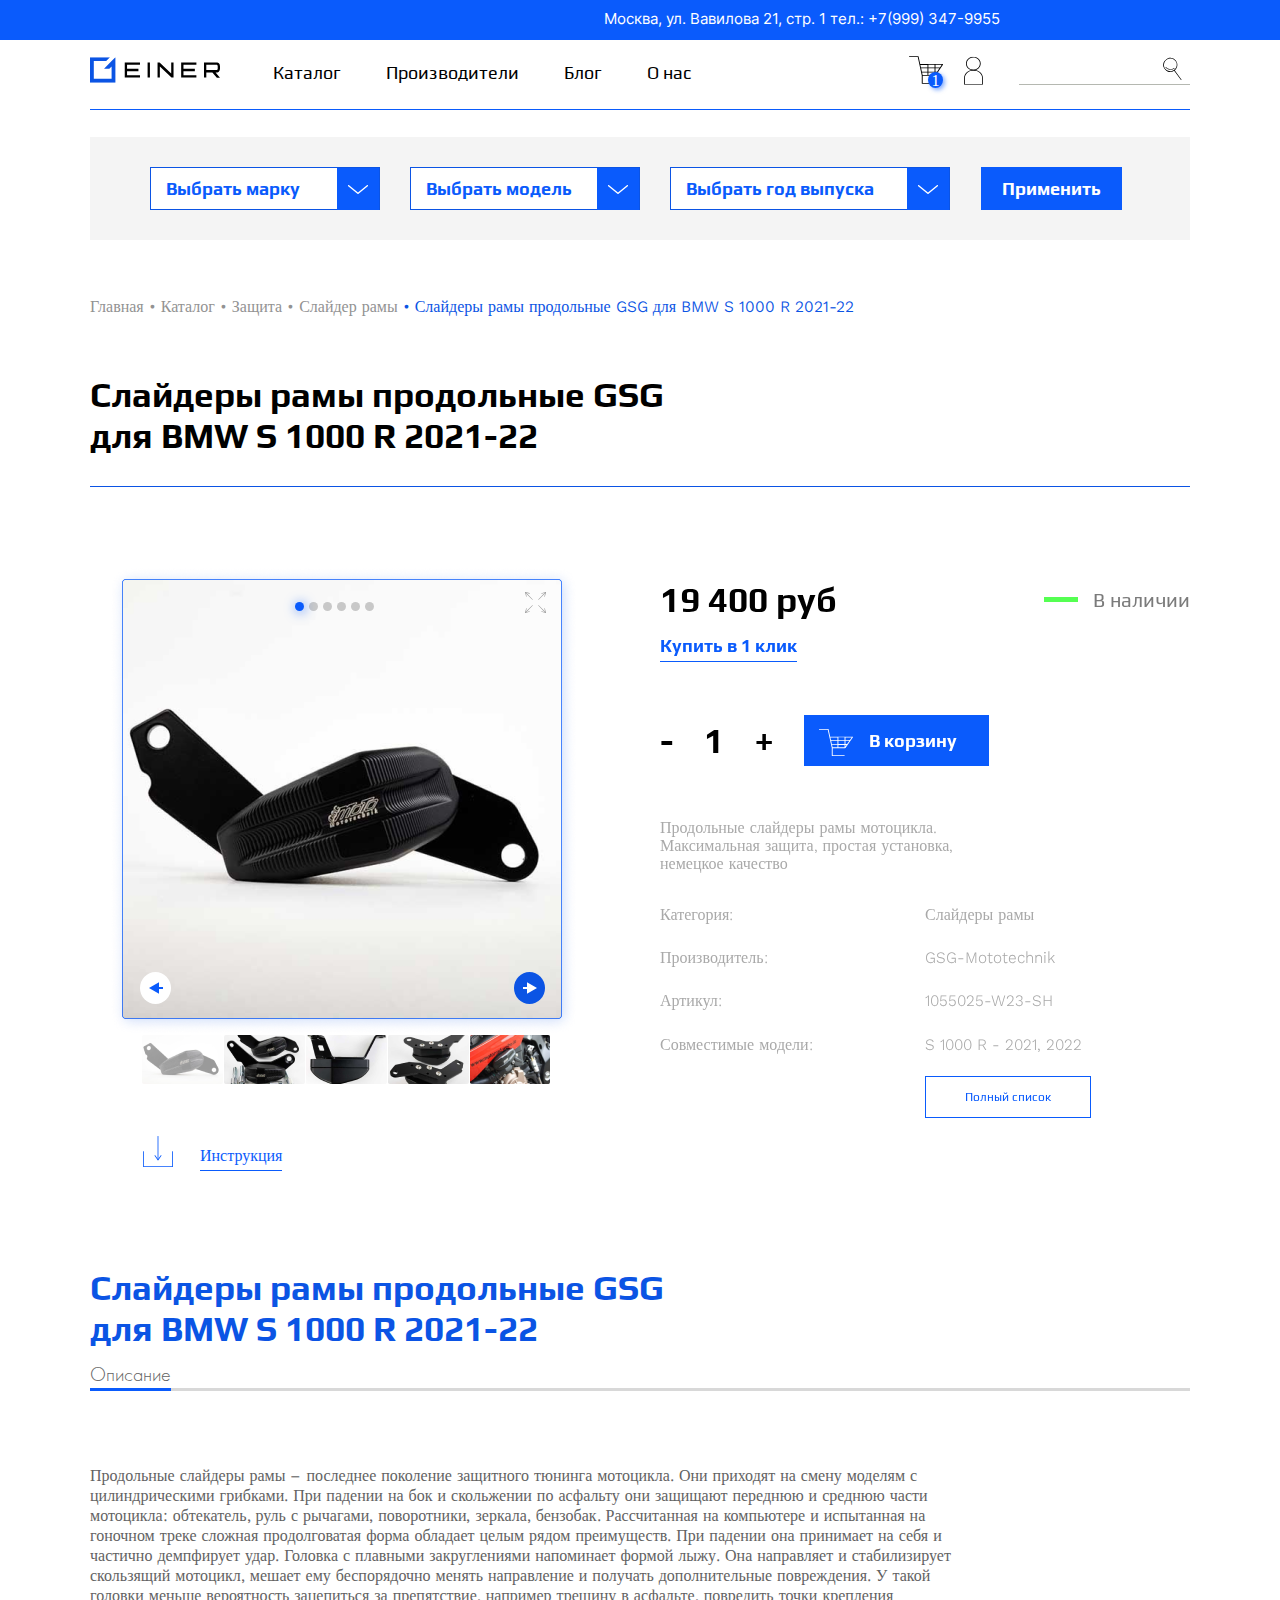
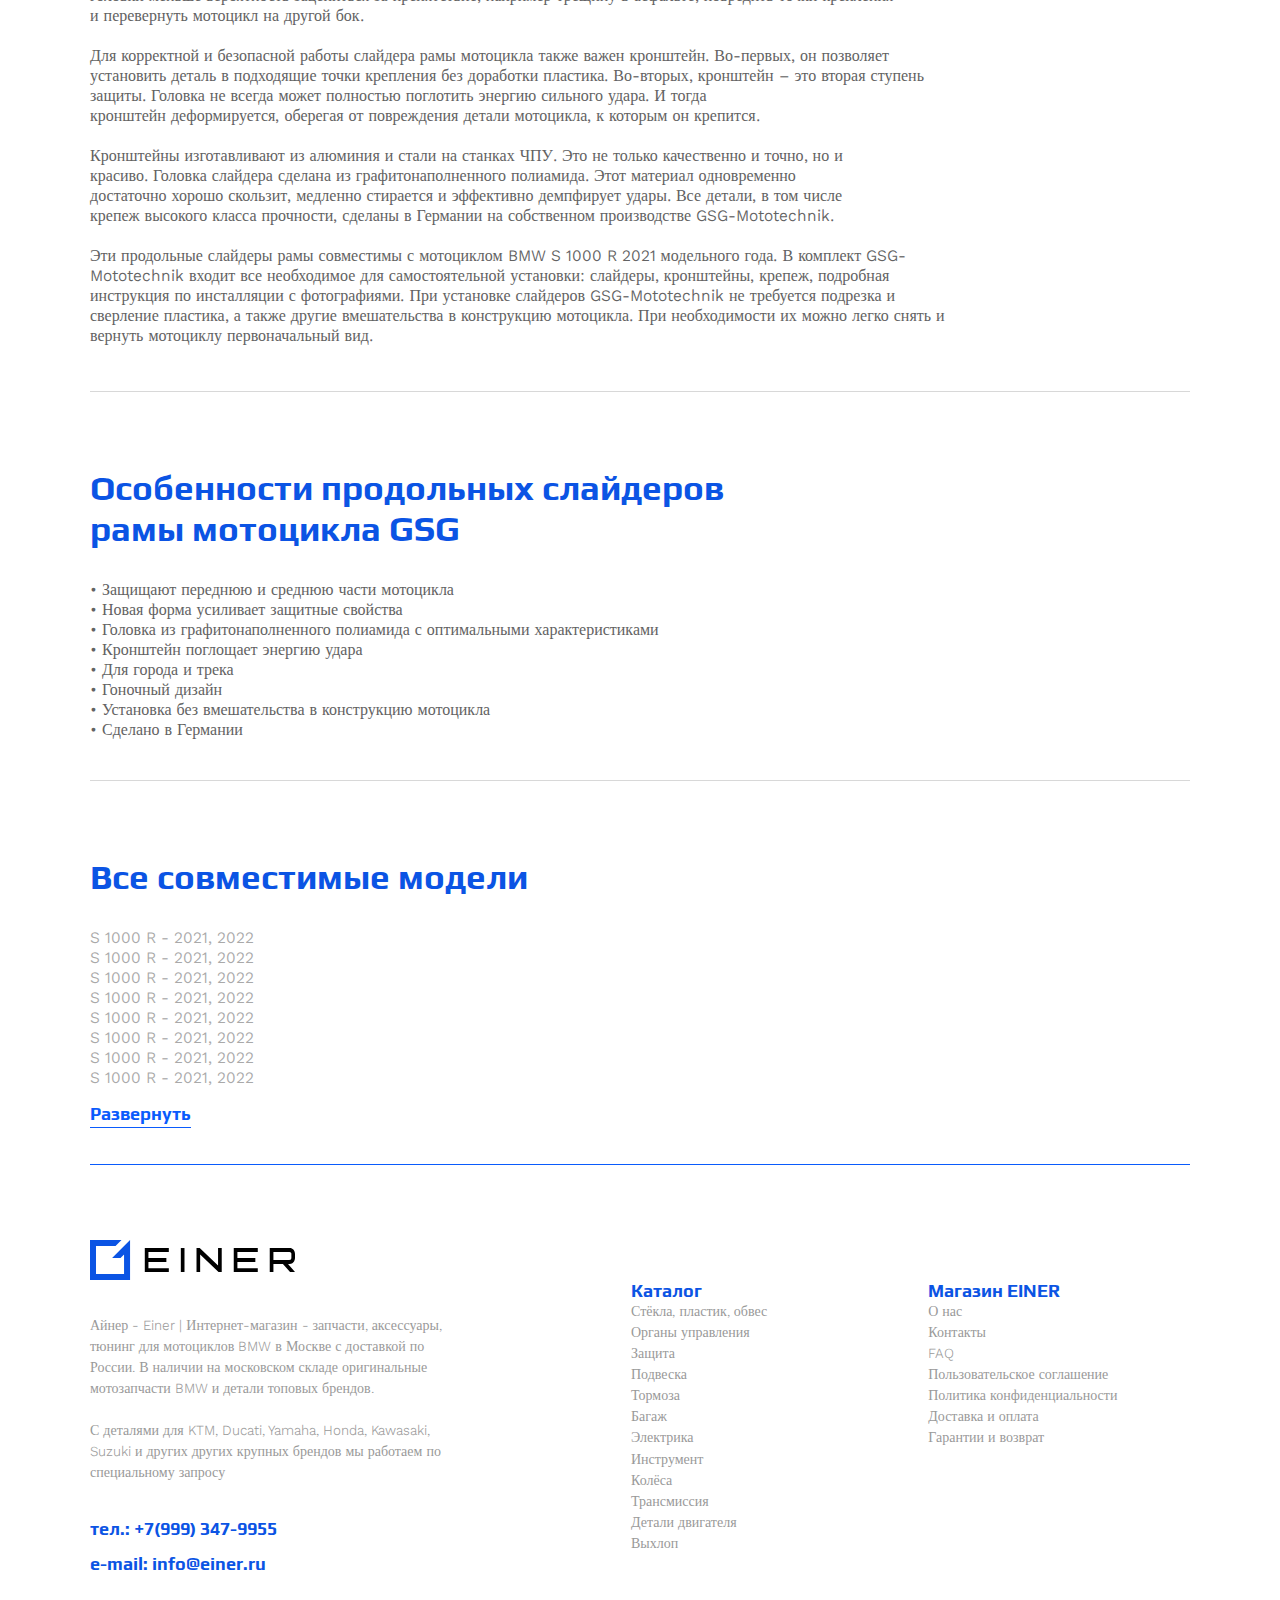
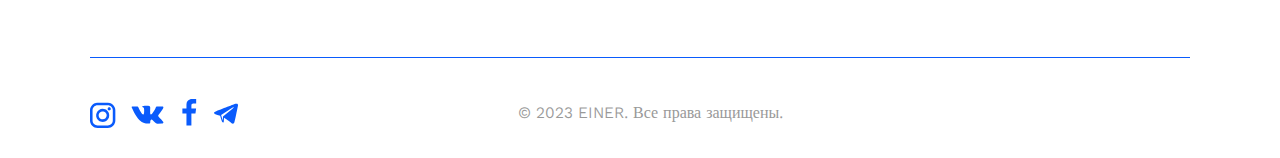
==== goods.html @ ec0e063b "Added new html pages and css pages." ====
<!DOCTYPE HTML>
<html lang="en">
	<head>
		<meta charset="utf-8"/>
		<meta name="viewport" content="width=device-width, initial-scale=1, user-scalable=no"/>
    <link rel="stylesheet" href="https://cdn.jsdelivr.net/npm/swiper@10/swiper-bundle.min.css"/>
		<link rel="stylesheet" href="css/main.css"/>
    <link rel="stylesheet" href="css/goods.css"/>
		<title>Einer</title>
	</head>
	<body>
  <div class="address-block">
    <address class="address-text">Москва, ул. Вавилова 21, стр. 1 тел.: +7(999) 347-9955</address>
  </div>
  <nav class="navigation">
    <div class="navigation-block">
      <a class="navigation-logo" href="list.html">
        <img class="main-logo" src="icons/main-logo.svg" width="130" height="70" alt="Логотип Айнера">
      </a>
      <ul class="navigation-menu">
        <li class="navigation-menu__item" id="catalogLink">
          <a class="navigation-link">Каталог</a>
          <div class="catalog-popup" id="catalog-popup">
            <ul class="catalog-list">
              <li class="catalog-list__item">
                <svg class="catalog-list__icon" width="22" height="18" viewBox="0 0 22 18" fill="none" xmlns="http://www.w3.org/2000/svg">
                  <g clip-path="url(#clip0_25_114)">
                  <path d="M16.5707 4.24667C17.3765 5.21358 17.3765 5.21359 16.4249 5.93011C15.4734 6.64662 14.5641 7.38241 13.5896 8.04114C12.8644 8.53038 13.0064 9.10051 13.2059 9.77851C13.4054 10.4565 13.6893 10.7839 14.3915 10.7685C14.7659 10.7622 15.1401 10.7944 15.508 10.8648C17.0427 11.1538 18.4047 10.9457 19.6248 9.81703C20.442 9.04658 20.749 9.25845 21.3322 10.2331C21.6198 10.6886 21.8069 11.2007 21.8811 11.735C21.9552 12.2692 21.9145 12.8131 21.7619 13.3303C21.4396 14.5206 21.2439 15.7495 21.0214 16.9668C21.0186 17.0744 20.9928 17.1801 20.9455 17.2768C20.8983 17.3734 20.8309 17.4587 20.7478 17.5267C20.6647 17.5947 20.568 17.644 20.4643 17.671C20.3605 17.698 20.2521 17.7022 20.1466 17.6833C14.7521 17.6833 9.35762 17.6833 3.96697 17.6833C3.64084 17.6833 3.28786 17.6833 3.22647 17.2981C2.98476 15.6648 1.81455 14.563 0.958947 13.2879C0.498603 12.6611 0.231775 11.9123 0.191595 11.1345C0.14939 9.78236 0.0573076 8.43792 -0.0117542 7.07808C-0.0634241 6.54244 0.0502226 6.0038 0.313776 5.53521C0.577329 5.06661 0.978037 4.69074 1.46156 4.45854C3.32239 3.4377 5.17939 2.40914 7.04405 1.37674C7.26347 1.21846 7.52264 1.12505 7.79222 1.10708C9.61468 1.27658 11.3642 0.606289 13.1982 0.691039C15.8609 0.810459 18.5313 0.718005 21.1979 0.725709C21.4741 0.725709 21.8194 0.621698 21.9652 0.94914C22.111 1.27658 21.758 1.43838 21.6046 1.65795C20.5303 3.19886 18.892 3.67268 17.1885 4.03094C16.9784 4.09041 16.7722 4.16245 16.5707 4.24667ZM12.3963 2.56323C11.8166 2.10501 11.1109 1.83612 10.3744 1.79278C8.65094 1.61416 6.92028 2.05506 5.49016 3.03706C4.78693 3.48112 4.06077 3.88746 3.31472 4.25437C0.69421 5.69897 0.724904 5.48324 0.782456 8.70758C0.82466 11.0883 1.43854 13.076 2.96557 14.8519C3.10013 15.046 3.28076 15.2033 3.49112 15.3095C3.70149 15.4158 3.93493 15.4677 4.17032 15.4606C8.67468 15.4413 13.179 15.4606 17.6834 15.4413C18.6464 15.4413 19.9279 15.8689 20.4957 15.2603C21.0636 14.6516 20.9715 13.3727 21.1787 12.3903C21.2746 11.9396 21.2784 11.4119 20.8948 11.2347C20.5111 11.0575 20.3308 11.6006 20.1044 11.8549C19.4943 12.5483 18.9534 13.2956 17.8752 13.2687C16.6436 13.2378 15.4082 13.2687 14.1766 13.2687C12.5958 13.2301 11.5407 12.425 10.9998 10.9573C10.6161 9.87481 10.194 8.80003 9.84873 7.70214C9.66651 7.03957 9.25935 6.4618 8.6977 6.06879C7.80757 5.44087 7.86896 4.91311 8.82815 4.42002C9.98301 3.76899 11.1609 3.1873 12.3963 2.56323ZM12.3963 1.48845C13.5474 2.60561 13.4975 2.8406 12.0779 3.55712L10.4626 4.36994C8.8128 5.20203 8.83966 5.16351 10.2746 6.33074C10.8885 6.83153 11.3067 6.80072 11.8976 6.33074C14.0653 4.60493 16.3751 3.14878 19.1874 2.71732C19.8512 2.61717 20.2042 2.07015 20.6377 1.48845H12.3963ZM20.3576 10.3949L20.2387 10.2485C19.7054 10.6337 19.1606 10.9881 18.6426 11.4042C18.4655 11.5489 18.2609 11.6561 18.0412 11.719C17.8216 11.7819 17.5915 11.7993 17.3649 11.7701C16.3098 11.6584 15.2547 11.5467 14.1996 11.5005C13.1445 11.4542 12.734 10.9072 12.4923 9.99809C12.1086 8.62283 12.1776 8.23375 13.0563 7.55961C13.9349 6.88546 14.8941 6.18821 15.8034 5.4871C15.9684 5.35612 16.352 5.28293 16.095 4.91311C15.8379 4.54329 15.6154 4.61263 15.3008 4.83606C14.2533 5.60652 13.1867 6.31918 12.1278 7.05496C11.6904 7.36314 11.276 7.72526 10.6122 7.65977C11.0381 8.84241 11.3796 9.9403 11.8285 10.9958C11.9985 11.4452 12.3022 11.8312 12.6983 12.1013C13.0943 12.3715 13.5636 12.5127 14.0423 12.5059C15.3315 12.5367 16.6206 12.5059 17.9098 12.5059C18.1101 12.5127 18.3094 12.4727 18.4918 12.3892C18.6742 12.3056 18.8348 12.1808 18.961 12.0244L20.3576 10.3949ZM11.9896 16.9437H19.1299C19.3025 16.9437 19.4713 16.9437 19.644 16.9437C19.9586 16.9437 20.3346 16.9976 20.3346 16.5238C20.3346 16.05 19.9279 16.2195 19.6862 16.2195C14.6114 16.2195 9.53539 16.2195 4.45808 16.2195H4.20101C3.99383 16.2195 3.7828 16.2387 3.81734 16.5354C3.83652 16.7549 3.92476 16.9206 4.17032 16.9476C4.41587 16.9745 4.55399 16.9476 4.77269 16.9476L11.9896 16.9437Z" fill="#0A5BFC"/>
                  <path d="M8.43333 9.34386C8.44018 9.81934 8.30597 10.2861 8.04777 10.6848C7.78957 11.0834 7.41907 11.3959 6.98342 11.5825C6.54777 11.7691 6.06669 11.8213 5.6014 11.7325C5.13611 11.6437 4.70767 11.4178 4.3706 11.0838C4.03354 10.7497 3.8031 10.3225 3.70861 9.85652C3.61413 9.39054 3.65988 8.90688 3.84004 8.46709C4.02019 8.0273 4.32661 7.65128 4.72028 7.38689C5.11396 7.12251 5.57708 6.98171 6.0507 6.98242C6.67493 6.9902 7.27188 7.24054 7.71616 7.68087C8.16044 8.1212 8.4175 8.71726 8.43333 9.34386ZM6.03535 11.0388C6.47028 11.0321 6.88594 10.8575 7.19601 10.5512C7.50608 10.2449 7.68675 9.83046 7.70051 9.39394C7.69749 8.95759 7.52351 8.53998 7.21621 8.23143C6.9089 7.92288 6.49296 7.7482 6.05837 7.74517C5.84293 7.73998 5.62866 7.77843 5.42835 7.85824C5.22804 7.93805 5.04581 8.05757 4.89253 8.20967C4.73926 8.36176 4.61808 8.54332 4.53625 8.74348C4.45441 8.94365 4.4136 9.15832 4.41624 9.37467C4.4132 9.59083 4.45272 9.80546 4.53254 10.0062C4.61235 10.207 4.73089 10.39 4.88134 10.5446C5.0318 10.6992 5.21119 10.8225 5.40923 10.9073C5.60728 10.9921 5.82005 11.0368 6.03535 11.0388Z" fill="#0A5BFC"/>
                  <path d="M5.66298 14.7289C5.06915 14.7524 4.4846 14.5754 4.00266 14.2263C3.52071 13.8772 3.16915 13.376 3.0041 12.8028C2.94459 12.677 2.92372 12.5363 2.94414 12.3986C2.96456 12.2609 3.02536 12.1324 3.11878 12.0296C3.2122 11.9267 3.33401 11.854 3.4687 11.8209C3.60339 11.7878 3.74485 11.7957 3.87505 11.8436C4.86493 12.1286 5.83563 12.4869 6.8025 12.8452C7.38569 13.0609 7.38569 13.5771 7.30511 14.0817C7.22454 14.5864 6.89458 14.7366 6.43801 14.7328L5.66298 14.7289ZM3.86354 12.6063C4.24721 13.8121 4.9762 14.205 6.05433 14.0124C6.23849 13.9777 6.48788 14.0625 6.55311 13.8005C6.61833 13.5386 6.38813 13.4615 6.20396 13.4153C5.45963 13.1418 4.72297 12.8914 3.86354 12.6063Z" fill="#0A5BFC"/>
                  </g>
                  <defs>
                  <clipPath id="clip0_25_114">
                  <rect width="22" height="17" fill="white" transform="translate(0 0.683594)"/>
                  </clipPath>
                  </defs>
                </svg>
                <a href="#" class="catalog-list__item-link catalog-list__item-link--active">Багажник</a>
              </li>
              <li class="catalog-list__item">
                <svg class="catalog-list__icon" width="24" height="19" viewBox="0 0 24 19" fill="none" xmlns="http://www.w3.org/2000/svg">
                  <g clip-path="url(#clip0_25_110)">
                  <path d="M-0.000137524 14.1128C0.00078758 13.185 0.282522 12.2808 0.805489 11.5273C1.32846 10.7738 2.06637 10.2089 2.91556 9.91176C3.76133 9.58668 4.68693 9.55849 5.54971 9.83153C6.41249 10.1046 7.16457 10.6637 7.69006 11.4228C7.92116 11.8193 8.26032 12.1363 8.66493 12.3339C9.06955 12.5316 9.52157 12.601 9.96422 12.5337C10.9878 12.4443 12.0168 12.4443 13.0403 12.5337C15.3844 12.8231 17.4077 12.2868 19.0074 10.4055C19.7065 9.58828 20.4591 9.55423 21.2651 10.2395C22.0711 10.9248 23.9629 11.1674 23.7819 12.2187C23.5804 13.4147 21.9437 12.6145 20.9485 12.7294C19.9533 12.8444 20.0972 13.636 20.052 14.1979C20.0067 14.7597 20.0273 15.594 21.0266 15.5471C21.7833 15.5131 22.54 15.5471 23.2966 15.5727C23.4328 15.561 23.5689 15.5964 23.6836 15.6735C23.7982 15.7505 23.8849 15.8648 23.93 15.9983C23.9637 16.1355 23.9491 16.2807 23.8889 16.4079C23.8286 16.535 23.7265 16.6358 23.601 16.6921C22.577 17.322 21.5448 17.9179 20.5167 18.5478C19.9368 18.9011 19.542 18.4883 19.2583 18.1222C16.3796 14.5256 12.4029 16.0877 8.8292 15.811C8.13831 15.7557 8.07663 16.5218 7.75174 16.9262C7.19455 17.6733 6.42405 18.2198 5.5497 18.4879C4.67534 18.756 3.74159 18.7322 2.88108 18.4198C2.02057 18.1073 1.27705 17.5222 0.756139 16.7475C0.235227 15.9728 -0.0365889 15.0479 -0.0207006 14.1042L-0.000137524 14.1128ZM4.31378 17.9094C5.03196 17.9136 5.73511 17.6965 6.33372 17.2858C6.93233 16.8751 7.39933 16.2893 7.67528 15.603C7.95122 14.9168 8.02364 14.161 7.88331 13.432C7.74298 12.703 7.39624 12.0337 6.88724 11.5093C6.37824 10.9849 5.72998 10.6291 5.025 10.4872C4.32001 10.3453 3.59017 10.4237 2.92837 10.7125C2.26658 11.0012 1.70276 11.4872 1.30868 12.1087C0.914602 12.7301 0.708086 13.4588 0.71542 14.2021C0.718687 15.1873 1.09937 16.1308 1.77396 16.8258C2.44854 17.5208 3.36194 17.9105 4.31378 17.9094ZM22.4988 16.309C20.4755 16.658 19.2706 16.2452 19.2541 14.1809C19.2541 12.0016 20.6277 11.8569 22.4001 12.0016C19.7517 9.99688 20.6112 10.1288 17.5269 12.6997C16.5811 13.4871 16.7045 14.6533 17.3583 15.5088C19.2048 17.8966 20.1877 18.0711 22.4988 16.309ZM12.4646 15.1087C13.4351 15.1087 14.4056 15.1087 15.3761 15.1087C15.9848 15.1087 16.2521 14.8874 16.2603 14.2362C16.2685 13.585 16.0136 13.3381 15.409 13.3424C13.4639 13.3424 11.5228 13.3424 9.57765 13.3424C8.90733 13.3424 8.63591 13.5552 8.64002 14.3043C8.64414 15.0534 9.01426 15.1343 9.54887 15.1343C10.5194 15.1045 11.4899 15.1343 12.4646 15.1087Z" fill="#949494"/>
                  <path d="M0.0368251 3.60352C0.0368251 3.10127 0.0121516 2.59477 0.0368251 2.09678C0.0615005 1.59879 -0.168793 0.819882 0.645464 0.819882C1.27877 0.819882 2.26164 0.245278 2.45492 1.52643C2.56595 2.24149 2.89906 1.92653 3.24039 1.75627C4.47563 1.115 5.836 0.773999 7.21785 0.759247C8.59971 0.744495 9.96658 1.05638 11.2143 1.67115C11.4858 1.79458 11.8929 2.30534 12.0368 1.52218C12.2548 0.245278 13.2212 0.824139 13.8504 0.819882C14.6729 0.819882 14.4878 1.59028 14.4549 2.09678C14.3932 3.03317 14.7099 3.41624 15.6475 3.37368C16.5851 3.33111 17.5886 3.37368 18.5632 3.3524C18.8305 3.3524 19.2705 3.41199 19.3405 3.28004C20.5989 0.89224 22.0999 3.21619 23.4775 3.01189C23.8271 2.96081 24.0245 3.33537 24.0121 3.71418C24.0128 3.88281 23.9544 4.04597 23.8478 4.1735C23.7412 4.30103 23.5936 4.38432 23.4323 4.40796C22.4371 4.65483 21.4419 4.91447 20.4385 5.14005C20.2534 5.18262 19.9203 5.18262 19.8586 5.07195C18.6249 2.97784 16.6921 4.45904 15.1211 4.11428C14.2986 3.93551 14.5331 4.82083 14.4755 5.33159C14.4179 5.84235 14.6523 6.60849 13.8298 6.60849C13.2294 6.60849 12.3165 7.13627 12.0821 6.02962C11.9587 5.44651 11.7942 5.44651 11.3459 5.66784C10.0894 6.32775 8.70018 6.67168 7.29111 6.67168C5.88204 6.67168 4.49283 6.32775 3.23628 5.66784C2.8785 5.48907 2.57829 5.2422 2.46315 5.93173C2.25341 7.17883 1.27466 6.62125 0.64135 6.617C-0.181132 6.617 0.0861757 5.82532 0.0532759 5.31456C0.020376 4.8038 0.036825 4.1611 0.0368251 3.60352ZM5.32949 3.02892C4.40831 3.14384 5.11565 1.75202 4.17802 2.10955C3.52415 2.35641 2.85382 2.69266 2.68933 3.50562C2.54128 4.23345 3.02243 4.68037 3.55704 4.95703C4.71175 5.57059 5.99106 5.89062 7.28905 5.89062C8.58704 5.89062 9.86636 5.57059 11.0211 4.95703C11.5516 4.71016 12.0862 4.26325 11.9628 3.54819C11.8106 2.76077 11.1403 2.40749 10.4906 2.11806C9.45012 1.65412 10.1821 3.19065 9.29385 3.08425C8.93196 2.748 9.4748 1.66689 8.40146 1.58602C7.16774 1.49238 8.03545 2.94805 7.35691 3.13532C6.56321 2.82887 7.43916 1.66263 6.37404 1.59028C5.21023 1.51366 5.7284 2.68415 5.32949 3.02892ZM1.93265 3.53542C1.40215 2.96933 2.40968 1.57751 1.24998 1.56474C0.172533 1.56474 0.715374 2.89271 0.719486 3.59501C0.719486 4.3654 0.143749 5.80404 1.23354 5.81255C2.40146 5.82106 1.49673 4.36114 1.93265 3.53542ZM13.8586 3.68865C13.5008 2.99061 14.459 1.56048 13.1842 1.56048C12.2219 1.56048 12.7154 2.93953 12.7729 3.66311C12.8305 4.38668 12.0574 5.79127 13.324 5.79127C14.3028 5.81255 13.6078 4.43776 13.8627 3.68865L13.8586 3.68865ZM22.3877 3.71418C21.7215 3.47157 21.1129 2.86292 20.3891 3.3524C20.3405 3.44671 20.3151 3.55196 20.3151 3.65885C20.3151 3.76574 20.3405 3.87099 20.3891 3.96531C21.08 4.62078 21.701 3.8291 22.3919 3.71418L22.3877 3.71418Z" fill="#949494"/>
                  <path d="M6.68697 14.2826C6.68697 15.5254 5.42035 16.896 4.30589 16.8704C3.07216 16.8449 1.94948 15.4829 1.96593 14.074C1.96593 12.844 3.26545 11.4309 4.3429 11.4564C5.52316 11.4777 6.69519 12.8908 6.68697 14.2826ZM2.70616 14.1592C2.47998 15.3637 3.45873 15.934 4.26888 15.9681C4.49704 15.9851 4.72606 15.9512 4.9405 15.8687C5.15493 15.7863 5.34979 15.6572 5.51193 15.4902C5.67407 15.3232 5.79972 15.1222 5.8804 14.9006C5.96109 14.6791 5.99492 14.4422 5.97963 14.206C6.00357 13.9701 5.97734 13.7316 5.90279 13.5073C5.82823 13.283 5.70716 13.0783 5.54807 12.9075C5.38897 12.7368 5.19571 12.6041 4.98184 12.5189C4.76796 12.4336 4.53865 12.3979 4.31 12.4141C4.08751 12.3933 3.86336 12.4248 3.65425 12.5062C3.44515 12.5875 3.25649 12.7167 3.10233 12.884C2.94816 13.0514 2.83247 13.2526 2.76388 13.4726C2.69528 13.6926 2.67555 13.9259 2.70616 14.1549L2.70616 14.1592Z" fill="#949494"/>
                  </g>
                  <defs>
                  <clipPath id="clip0_25_110">
                  <rect width="18" height="24" fill="white" transform="translate(24 0.683594) rotate(90)"/>
                  </clipPath>
                  </defs>
                </svg>
                <a href="#" class="catalog-list__item-link">Инструмент</a>
              </li>
              <li class="catalog-list__item">
                <svg class="catalog-list__icon" width="32" height="31" viewBox="0 0 32 31" fill="none" xmlns="http://www.w3.org/2000/svg">
                  <g clip-path="url(#clip0_25_137)">
                  <path d="M28.9212 11.9988C30.4848 13.6145 30.3836 15.5457 28.8844 16.5664C24.105 19.8153 19.3042 23.0366 14.477 26.2028C13.9959 26.5422 13.4324 26.7456 12.8458 26.7917C12.2592 26.8377 11.6712 26.7247 11.1438 26.4645C10.6164 26.2043 10.1692 25.8065 9.8493 25.3132C9.52936 24.8198 9.34855 24.2491 9.32593 23.6613C9.04118 19.5123 8.80878 15.3396 8.76463 11.189C8.73062 6.60392 13.2225 3.22466 17.3787 4.9441C21.7006 6.72903 25.2913 9.87207 28.9212 11.9988ZM16.607 7.40056C16.4314 7.11348 16.1542 6.85486 16.3004 6.46077C16.6182 5.61557 16.2894 5.337 15.4368 5.3181C14.5841 5.2992 14.2725 5.61687 14.5481 6.45229C14.6833 6.85902 14.3243 7.07207 14.1608 7.36474C13.5681 7.00821 14.2827 5.49948 12.8354 5.88948C11.2863 6.31341 12.2073 7.29295 12.4819 8.18303C11.6528 8.06608 11.1088 6.94212 10.3232 8.12167C9.41414 9.49065 11.1675 9.27224 11.2624 9.95991C10.9187 10.7172 9.6631 9.31961 9.47555 10.8612C9.28104 12.4903 10.7401 11.7341 11.1885 12.2141C11.09 13.0245 9.72864 12.3743 10.0378 13.6449C10.4996 15.4237 11.5674 14.0463 12.29 14.1533C12.4715 14.8971 10.9921 15.2373 12.1419 16.1084C13.4078 17.0661 13.5299 15.6737 14.2553 15.1384C14.6119 15.8685 13.7037 17.027 15.2831 17.0737C16.9525 17.1301 15.7387 15.6867 16.4555 15.3316C17.1176 15.4596 16.7742 17.007 18.1357 16.3614C19.5772 15.6761 18.1881 14.8915 18.3281 14.213C19.0749 14.0279 19.4378 15.5099 20.2934 14.3916C21.2637 13.1192 19.8034 12.9841 19.3051 12.2245C19.7296 12.1847 19.9663 12.09 20.1457 12.153C21.1291 12.5184 21.1803 11.9205 21.1979 11.2045C21.2156 10.4886 21.0149 10.0753 20.2038 10.3441C20.0387 10.3991 19.8616 10.4065 19.6927 10.3657C19.5237 10.3248 19.3697 10.2373 19.2481 10.1131C19.4465 9.38357 21.192 9.9469 20.5479 8.43589C19.9355 6.99647 19.1138 8.21099 18.5004 8.26694C18.0351 7.49688 19.7087 7.15145 18.5967 6.30832C16.9097 5.03239 17.1922 6.90949 16.607 7.40056ZM21.3386 8.07929C22.5129 11.6845 21.9797 14.5822 19.0647 16.5483C15.6962 18.8244 12.5761 17.9032 9.66942 14.8884L9.98662 21.1456C11.4405 20.0504 12.7867 19.667 14.2172 20.4277C15.6477 21.1884 16.0268 22.5257 16.1418 24.1241C19.6894 21.766 23.0743 19.4956 26.5116 17.2015C24.5606 15.5359 23.8665 13.912 25.0375 12.8971C27.1379 11.0849 25.4198 10.6778 24.2841 9.93822C23.4244 9.37244 22.5451 8.83096 21.3386 8.07929ZM14.4077 25.2914C14.6581 25.0534 14.8589 24.768 14.9983 24.452C15.1377 24.1359 15.213 23.7954 15.2199 23.4502C15.2268 23.105 15.1651 22.762 15.0385 22.4409C14.9118 22.1199 14.7226 21.8273 14.4819 21.5801C14.016 21.1015 13.3805 20.8254 12.7123 20.8113C12.0442 20.7972 11.3969 21.0462 10.91 21.5047C10.6582 21.7412 10.4555 22.025 10.3133 22.3397C10.1711 22.6545 10.0922 22.9942 10.0813 23.3392C10.0703 23.6843 10.1275 24.0281 10.2494 24.3509C10.3714 24.6738 10.5558 24.9693 10.7921 25.2208C11.2793 25.6764 11.9181 25.9357 12.5855 25.9488C13.2529 25.9618 13.9019 25.7277 14.4077 25.2914ZM25.9496 15.6863C26.925 16.5218 27.9322 16.4557 28.7529 15.6239C28.9496 15.4482 29.1057 15.2317 29.2103 14.9897C29.3149 14.7476 29.3654 14.4857 29.3585 14.2222C29.3515 13.9587 29.2872 13.7 29.1699 13.4641C29.0527 13.2281 28.8854 13.0206 28.6797 12.8561C27.7943 12.0302 26.7388 12.0464 25.9091 12.9245C25.0795 13.8027 25.1611 14.7881 25.9496 15.6863Z" fill="#949494"/>
                  <path d="M14.1476 7.30717L16.6102 7.34325C17.7491 7.99748 18.6802 8.95963 19.2968 10.1194C19.0459 11.0449 19.3428 12.0693 18.7923 12.9354C17.8796 14.3563 16.6432 15.198 14.9027 14.9792C14.1201 14.9059 13.3813 14.5858 12.7931 14.065C12.2049 13.5441 11.7977 12.8496 11.6304 12.0817C11.4296 11.2953 11.4854 10.4649 11.7899 9.71176C12.0944 8.95867 12.6315 8.32231 13.3229 7.89561C13.5941 7.70305 13.8682 7.50234 14.1476 7.30717ZM17.6095 9.02114C17.0293 8.44229 16.2484 8.10888 15.4285 8.08985C14.6085 8.07082 13.8123 8.36764 13.2043 8.91892C12.6117 9.48384 12.2668 10.2603 12.2452 11.0783C12.2235 11.8962 12.527 12.689 13.089 13.283C13.3654 13.5759 13.6971 13.8112 14.065 13.9752C14.433 14.1393 14.8298 14.2288 15.2327 14.2387C15.6356 14.2487 16.0366 14.1787 16.4125 14.033C16.7884 13.8872 17.1319 13.6685 17.4231 13.3895C18.0214 12.8309 18.3763 12.0597 18.4112 11.2424C18.4461 10.4251 18.1581 9.62726 17.6095 9.02114Z" fill="#949494"/>
                  <path d="M16.4557 12.4168C15.6418 13.0108 14.8265 13.0472 14.1258 12.2953C13.9651 12.1459 13.8381 11.9639 13.7532 11.7615C13.6684 11.5592 13.6276 11.341 13.6337 11.1215C13.6398 10.902 13.6925 10.6863 13.7884 10.4886C13.8843 10.291 14.0212 10.116 14.1899 9.97531C14.3425 9.79512 14.5342 9.65218 14.7504 9.55744C14.9666 9.4627 15.2016 9.41867 15.4373 9.42872C15.673 9.43876 15.9033 9.50263 16.1104 9.61541C16.3175 9.72819 16.496 9.88691 16.6322 10.0794C17.2729 10.8249 17.1708 11.6817 16.4557 12.4168ZM14.7081 11.8124C15.1241 12.1087 15.5852 12.1625 15.9411 11.8127C16.041 11.7318 16.1206 11.6286 16.1733 11.5114C16.2261 11.3942 16.2505 11.2662 16.2447 11.1379C16.2389 11.0095 16.203 10.8844 16.1399 10.7726C16.0768 10.6607 15.9883 10.5653 15.8815 10.494C15.8013 10.4126 15.704 10.35 15.5965 10.3107C15.4891 10.2714 15.3743 10.2565 15.2604 10.267C15.1464 10.2775 15.0362 10.3132 14.9376 10.3714C14.8391 10.4296 14.7546 10.509 14.6904 10.6038C14.6117 10.6841 14.5497 10.7792 14.5079 10.8836C14.4662 10.9881 14.4455 11.0997 14.4471 11.2121C14.4488 11.3245 14.4727 11.4354 14.5175 11.5384C14.5623 11.6415 14.6271 11.7346 14.7081 11.8124Z" fill="#949494"/>
                  </g>
                  <defs>
                  <clipPath id="clip0_25_137">
                  <rect width="20" height="23" fill="white" transform="translate(17.3096) rotate(45.9392)"/>
                  </clipPath>
                  </defs>
                </svg>
                <a href="#" class="catalog-list__item-link">Тормоза</a>
              </li>
              <li class="catalog-list__item">
                <svg class="catalog-list__icon" width="20" height="20" viewBox="0 0 20 20" fill="none" xmlns="http://www.w3.org/2000/svg">
                  <g clip-path="url(#clip0_25_118)">
                  <path d="M3.54924 0.691564C4.53721 0.691564 5.52517 0.691564 6.51728 0.691564C6.93239 0.691564 7.1441 0.78619 7.10259 1.22383C7.07769 1.56907 7.07769 1.91553 7.10259 2.26077C7.10259 2.46185 6.9822 2.79698 7.29769 2.81275C7.61317 2.82852 8.01168 2.86006 8.15281 2.45396C8.2382 2.12038 8.44313 1.82542 8.73247 1.61967C9.0218 1.41393 9.37749 1.31022 9.73853 1.32634C10.082 1.32124 10.4171 1.42683 10.6893 1.62589C10.9614 1.82495 11.1545 2.10573 11.2371 2.42242C11.3243 2.68658 11.5401 2.72207 11.7684 2.78121C15.4048 3.72352 17.692 5.93539 18.5389 9.42076C18.559 9.56441 18.6204 9.70001 18.7163 9.81269C18.8122 9.92536 18.939 10.0108 19.0827 10.0595C19.38 10.1639 19.6329 10.3582 19.8024 10.6126C19.9719 10.8669 20.0487 11.1672 20.0208 11.467C20.0304 11.7691 19.9329 12.0654 19.7439 12.3084C19.555 12.5515 19.2856 12.7273 18.9789 12.8076C18.4558 12.9337 18.4143 13.2846 18.3023 13.6158C17.7498 15.3363 16.6409 16.8478 15.1327 17.9356C13.6246 19.0235 11.794 19.6325 9.90082 19.6761C8.00763 19.7198 6.14807 19.1959 4.58615 18.1788C3.02424 17.1617 1.83935 15.7031 1.19972 14.0101C0.822895 13.0083 0.634608 11.9513 0.643475 10.8875C0.643475 9.35768 0.643475 7.82396 0.643475 6.29418C0.643475 5.9827 0.805368 5.57266 0.186854 5.56477C-0.0705145 5.56477 0.0166586 5.29667 0.0166586 5.14685C0.0166586 3.81026 0.0166586 2.47762 0.0166586 1.14104C0.0166586 0.774362 0.157796 0.683679 0.518942 0.687622C1.51521 0.703393 2.53223 0.691564 3.54924 0.691564ZM1.2869 8.81752C1.2869 9.58241 1.26614 10.3473 1.2869 11.1161C1.43633 16.3008 6.41765 20.0661 11.5733 18.8557C14.7199 18.1224 16.7954 16.2456 17.7211 13.3241C18.6468 10.4025 17.8996 7.7175 15.6456 5.53718C13.3915 3.35685 10.7016 2.74573 7.61317 3.40022C7.06523 3.5185 7.05692 3.82998 7.10674 4.21636C7.17316 4.70132 7.52185 4.43715 7.77506 4.42533C8.88924 4.30221 10.0181 4.39066 11.0959 4.68555C13.0677 5.31638 14.5372 6.46372 15.0104 8.45085C15.275 9.38278 15.2405 10.3685 14.9114 11.2817C14.5823 12.1949 13.9735 12.994 13.1632 13.5764C11.6646 14.7316 9.93364 15.2323 8.07395 14.432C6.21425 13.6316 5.74933 12.1649 5.79914 10.3946C5.84065 8.98706 5.79914 7.57951 5.79914 6.16801C5.79914 5.77374 5.74103 5.58449 5.25535 5.59632C4.10964 5.62786 2.96394 5.62392 1.81824 5.59632C1.35331 5.59632 1.24954 5.76585 1.26199 6.16407C1.29935 7.03541 1.2869 7.92647 1.2869 8.81752ZM6.45086 8.94764C8.58038 7.32323 10.0623 7.0709 11.6896 7.98955C13.2462 8.86878 13.8025 10.3552 13.35 12.4409C14.4044 11.5222 14.7946 9.73618 14.3047 8.2616C13.433 5.69094 10.2242 4.51601 7.43883 5.16262C7.11919 5.23753 6.45086 5.44649 6.45917 6.08127C6.45917 6.99599 6.45086 7.90676 6.45086 8.94764ZM3.51188 1.2948C2.73148 1.2948 1.94692 1.2948 1.16651 1.2948C0.917448 1.2948 0.606115 1.23172 0.635172 1.63388C0.66423 2.03603 0.958959 1.89015 1.16651 1.8941C2.31222 1.8941 3.45792 1.8941 4.60362 1.8941C4.84854 1.8941 5.16402 1.81918 5.14742 2.22134C5.13081 2.6235 4.84439 2.49733 4.63268 2.50128C3.93115 2.50128 3.22546 2.50128 2.52392 2.50128C0.572906 2.50128 0.589511 2.50128 0.618568 4.38984C0.618568 4.83143 0.734799 4.99702 1.22878 4.98125C2.32052 4.94971 3.41641 4.98125 4.5123 4.98125C6.52143 4.98125 6.52143 4.98125 6.43011 3.0572V2.98229C6.43011 2.75361 6.43011 2.52099 6.09802 2.50916C5.86971 2.50916 5.78254 2.38299 5.79499 2.17009C5.79295 2.133 5.79943 2.09593 5.81396 2.06146C5.8285 2.02698 5.85075 1.99591 5.87918 1.97041C5.90761 1.94491 5.94153 1.92559 5.9786 1.91377C6.01567 1.90195 6.055 1.89793 6.09387 1.90198C6.3803 1.90198 6.45086 1.7561 6.41765 1.50771C6.37614 1.20412 6.12293 1.27903 5.93613 1.27903C5.14327 1.29086 4.3421 1.2948 3.51188 1.2948ZM11.6314 8.7505C11.3617 8.46388 10.9971 8.27332 10.5978 8.21035C10.3903 8.17092 10.0789 7.89887 10.0208 8.36017C9.9959 8.57308 9.91703 8.67165 9.68457 8.6677C9.45211 8.66376 9.38569 8.52971 9.37324 8.33651C9.37324 8.24189 9.37324 8.11966 9.21135 8.12755C8.95137 8.1239 8.69357 8.17301 8.45518 8.27161C8.2168 8.3702 8.00332 8.51599 7.82903 8.69924C7.62978 8.95946 8.12791 9.12112 8.29395 9.34191C8.42892 9.49313 8.57603 9.63418 8.73397 9.76378C9.037 10.0555 9.30682 10.2014 9.37324 9.6179C9.39399 9.42471 9.41475 9.29065 9.66797 9.27882C9.92118 9.267 10.0291 9.39711 10.0167 9.63761C10.0042 9.87812 10.0457 9.98852 10.2989 9.9964C10.8084 9.64922 11.258 9.2289 11.6314 8.7505ZM8.51811 11.6642C8.48075 11.4552 8.33131 11.3961 8.12791 11.4C7.76676 11.4 7.40147 11.4 7.04032 11.4C6.77465 11.4 6.48407 11.4 6.5837 11.7943C6.68333 12.1886 6.79541 12.7051 7.27278 12.9495C7.36826 12.9771 8.52226 11.7785 8.51811 11.6642ZM11.9635 11.404C11.6646 11.404 11.4322 11.404 11.1956 11.404C10.959 11.404 10.7431 11.5814 10.905 11.7785C11.2602 12.1692 11.6386 12.5405 12.0382 12.8904C12.1337 12.9771 12.2333 12.9337 12.2998 12.8509C12.5903 12.4567 12.9058 12.0269 12.7896 11.5735C12.6941 11.2108 12.2001 11.4868 11.9635 11.404ZM9.37739 13.2846C9.38809 13.1192 9.38809 12.9533 9.37739 12.7879C9.37739 12.6065 9.48117 12.3699 9.23625 12.2595C8.99134 12.1491 8.82114 12.3778 8.65925 12.5197C8.41434 12.7405 8.17772 12.9653 7.94526 13.1979C7.84563 13.2965 7.66714 13.4187 7.84563 13.5567C8.01523 13.7291 8.22218 13.8646 8.45222 13.9538C8.68226 14.043 8.92992 14.0837 9.17814 14.0732C9.614 13.9746 9.26116 13.5094 9.37739 13.2846ZM10.0167 14.0732C10.6642 14.0456 11.3409 13.9391 11.5401 13.4502C11.6729 13.123 10.9963 12.8233 10.7099 12.4921C10.6619 12.4353 10.6061 12.3849 10.5438 12.3423C10.2035 12.1097 10.025 12.1925 10.025 12.5947L10.0167 14.0732ZM7.45543 10.7928C7.7294 10.7928 7.93696 10.7928 8.14451 10.7928C8.60528 10.7692 8.62189 10.5602 8.34792 10.2803C8.07395 10.0003 7.76676 9.72041 7.47203 9.44048C7.3309 9.30642 7.19391 9.20391 7.05692 9.44048C6.79956 9.83475 6.47992 10.229 6.64181 10.6588C6.72484 10.9703 7.21052 10.714 7.45543 10.7928ZM11.8141 10.7928C12.0465 10.7928 12.279 10.7928 12.5115 10.7928C12.6609 10.7928 12.8519 10.7928 12.8228 10.5799C12.8274 10.3446 12.7765 10.1112 12.6738 9.897C12.571 9.68278 12.4191 9.49311 12.2292 9.34191C11.9262 9.16449 11.7352 9.65733 11.4861 9.83475C11.3467 9.94355 11.2188 10.065 11.1042 10.1975C10.988 10.3158 10.7971 10.4183 10.8801 10.6233C10.9631 10.8283 11.1748 10.7771 11.3492 10.7849C11.5235 10.7928 11.6605 10.7928 11.8141 10.7889V10.7928ZM10.328 11.1004C10.2657 10.7297 10.0499 10.4971 9.65967 10.5208C9.5748 10.5191 9.49058 10.5352 9.41302 10.568C9.33547 10.6007 9.26647 10.6494 9.21097 10.7104C9.15547 10.7714 9.11482 10.8432 9.09192 10.9209C9.06903 10.9985 9.06445 11.08 9.07851 11.1595C9.07814 11.2334 9.09411 11.3066 9.12537 11.3743C9.15664 11.442 9.20251 11.5027 9.26002 11.5524C9.31753 11.6022 9.3854 11.64 9.45925 11.6633C9.53309 11.6867 9.61127 11.695 9.68872 11.6878C10.0955 11.6839 10.2823 11.4552 10.328 11.0964V11.1004ZM18.7713 10.6233C18.7298 11.2068 18.6925 11.7075 18.6551 12.2438C19.5559 11.7706 19.5974 11.2384 18.7713 10.6194V10.6233ZM8.8502 2.52493C9.21135 2.52493 9.51437 2.54465 9.8091 2.52493C10.0374 2.50522 10.4318 2.73784 10.4525 2.39482C10.4733 2.05181 10.0665 1.94929 9.75514 1.93747C9.55491 1.91426 9.35262 1.96108 9.18609 2.06919C9.01955 2.1773 8.90015 2.33931 8.8502 2.52493Z" fill="#949494"/>
                  </g>
                  <defs>
                  <clipPath id="clip0_25_118">
                  <rect width="20" height="19" fill="white" transform="translate(0 0.683594)"/>
                  </clipPath>
                  </defs>
                </svg>
                <a href="#" class="catalog-list__item-link">Выхлоп</a>
              </li>
              <li class="catalog-list__item">
                <svg class="catalog-list__icon" width="21" height="22" viewBox="0 0 21 22" fill="none" xmlns="http://www.w3.org/2000/svg">
                  <g clip-path="url(#clip0_25_106)">
                  <path d="M10.6008 0.683594C13.3733 0.727244 16.0175 1.85907 17.963 3.83489C19.9084 5.81071 20.9992 8.47214 20.9999 11.245C20.9603 17.0345 16.0577 21.8262 10.3078 21.6796C7.56923 21.5775 4.97919 20.4085 3.09093 18.4224C1.20267 16.4362 0.165897 13.7905 0.202089 11.0503C0.23828 8.31005 1.34456 5.6926 3.28462 3.75705C5.22468 1.82151 7.84469 0.721325 10.585 0.691514L10.6008 0.683594ZM10.5652 20.9906C12.5037 20.9757 14.3946 20.3877 15.9996 19.3006C17.6047 18.2134 18.8523 16.6757 19.5853 14.881C20.3183 13.0864 20.504 11.1149 20.119 9.21495C19.734 7.31497 18.7956 5.57134 17.4218 4.20357C16.0479 2.8358 14.3002 1.90502 12.3985 1.52842C10.4969 1.15182 8.52629 1.34621 6.73487 2.08714C4.94345 2.82807 3.41126 4.08242 2.33119 5.69226C1.25112 7.30211 0.671445 9.19551 0.665137 11.1341C0.653415 12.4354 0.901806 13.726 1.39573 14.9299C1.88965 16.1339 2.61914 17.2271 3.54137 18.1453C4.46361 19.0635 5.55999 19.7881 6.76615 20.2767C7.97232 20.7654 9.26394 21.008 10.5652 20.9906Z" fill="#949494"/>
                  <path d="M10.5454 20.4793C8.70053 20.4879 6.8947 19.9482 5.3571 18.9287C3.81951 17.9092 2.61947 16.4559 1.90931 14.7532C1.19914 13.0505 1.01087 11.1751 1.36838 9.36522C1.7259 7.55532 2.61308 5.89243 3.91733 4.58763C5.22158 3.28282 6.88409 2.39493 8.69384 2.03664C10.5036 1.67835 12.379 1.86582 14.082 2.57526C15.785 3.28469 17.2389 4.48411 18.259 6.02127C19.2792 7.55843 19.8197 9.36403 19.8118 11.2089C19.7871 13.6592 18.803 16.0022 17.0707 17.7353C15.3383 19.4684 12.9957 20.4535 10.5454 20.4793ZM11.4998 5.7203C11.4998 6.54794 11.472 7.37955 11.4998 8.21115C11.5433 9.20512 12.0264 9.62488 13.0442 9.28432C14.5213 8.78932 16.0023 8.28243 17.4992 7.84683C18.2674 7.62111 18.2516 7.29243 17.8952 6.70635C17.0407 5.32535 15.8228 4.20606 14.3747 3.47101C11.7572 2.13648 11.4839 2.283 11.4879 5.13422L11.4998 5.7203ZM9.48806 5.91434C9.48806 5.18174 9.44054 4.44517 9.48806 3.71653C9.56726 2.72652 9.17918 2.52852 8.30006 2.80968C6.64696 3.27535 5.16159 4.20422 4.01927 5.48666C2.38774 7.33995 2.43526 7.50627 4.69247 8.23095C5.06472 8.35371 5.44092 8.45271 5.8092 8.5834C9.76922 10.0011 9.51974 9.74764 9.48806 5.91434ZM10.0821 19.7744C11.3729 19.8355 12.6616 19.6166 13.8599 19.1329C14.4817 18.8834 14.7232 18.6498 14.2282 18.0082C13.2422 16.7371 12.3353 15.4065 11.377 14.1155C10.7988 13.3235 10.189 13.3433 9.61478 14.1155C9.11978 14.7808 8.59706 15.4303 8.16146 16.1312C7.61497 17.0103 6.20916 17.937 6.65269 18.6973C7.20709 19.6556 8.76338 19.7071 9.99891 19.7586C10.1454 19.7903 10.2919 19.7863 10.0821 19.7863V19.7744ZM19.1268 11.3079C19.1505 9.45856 19.1505 9.4546 17.3962 10.0209C16.2359 10.3971 15.0757 10.7693 13.9193 11.1653C12.5967 11.6168 12.4304 12.0563 13.2065 13.1453C14.05 14.3333 14.9727 15.4857 15.7726 16.7094C16.3191 17.541 16.6715 17.3113 17.1586 16.6896C18.4165 15.1768 19.1119 13.2752 19.1268 11.3079ZM1.89274 11.3911C1.92531 13.3625 2.64045 15.2616 3.91631 16.7648C4.37171 17.3192 4.70831 17.5568 5.20728 16.7648C6.0468 15.5055 6.97345 14.3056 7.86049 13.082C8.58122 12.0959 8.3159 11.498 7.16749 11.1495C6.01908 10.801 4.84692 10.3971 3.69059 10.0209C1.86898 9.44272 1.82938 9.4744 1.88086 11.3871L1.89274 11.3911ZM12.3155 11.1416C12.1571 10.112 11.6265 9.42292 10.5177 9.43084C9.40886 9.43876 8.80298 10.0565 8.74754 11.1455C8.73424 11.3893 8.77265 11.633 8.86025 11.8609C8.94785 12.0887 9.08265 12.2954 9.25581 12.4675C9.42897 12.6395 9.63657 12.773 9.86496 12.8591C10.0934 12.9452 10.3374 12.982 10.581 12.9671C11.6384 12.8681 12.1967 12.2187 12.3036 11.1376L12.3155 11.1416ZM9.3059 13.3513C9.18949 13.2674 9.06475 13.1957 8.93366 13.1374C8.62874 13.0503 8.5139 13.3077 8.37926 13.4938C7.43281 14.7848 6.49033 16.0758 5.55972 17.3786C5.40528 17.5924 5.08848 17.8538 5.43696 18.1112C5.88444 18.4439 6.01116 17.9449 6.1854 17.7152C7.08433 16.5272 7.96345 15.2917 8.84654 14.0759C8.98514 13.8779 9.10394 13.6839 9.3059 13.3513ZM15.8122 18.0082C15.7275 17.8344 15.6337 17.6653 15.5311 17.5014C14.5358 16.1233 13.5365 14.7465 12.5333 13.3711C12.3908 13.177 12.2165 12.9751 11.9433 13.2047C11.67 13.4344 11.8522 13.6443 11.9829 13.8304C12.9755 15.2138 13.9761 16.5906 14.9846 17.9607C15.0915 18.1073 15.2182 18.2894 15.4558 18.1944C15.5783 18.1396 15.6973 18.0775 15.8122 18.0082ZM8.14165 10.2585C8.09017 10.1832 8.05453 10.0605 7.98325 10.0367C6.23292 9.44536 4.48127 8.86588 2.7283 8.29827C2.65831 8.29304 2.5881 8.30511 2.52387 8.33342C2.45964 8.36174 2.40337 8.40543 2.36002 8.46064C2.33242 8.50104 2.31482 8.54742 2.30866 8.59596C2.3025 8.6445 2.30795 8.69381 2.32458 8.73983C2.34121 8.78585 2.36853 8.82725 2.4043 8.86064C2.44006 8.89403 2.48325 8.91845 2.5303 8.93188C4.28063 9.50608 6.03492 10.0724 7.79713 10.6149C8.03869 10.6862 8.11789 10.4723 8.14165 10.2585ZM13.2897 10.6545C15.0123 10.0842 16.7191 9.52588 18.4377 8.95564C18.6238 8.89228 18.7783 8.74972 18.6951 8.51212C18.6802 8.46564 18.6558 8.42276 18.6235 8.3862C18.5912 8.34963 18.5516 8.32018 18.5073 8.2997C18.463 8.27923 18.415 8.26818 18.3662 8.26725C18.3174 8.26632 18.2689 8.27554 18.2239 8.29431C16.5158 8.84872 14.8103 9.41368 13.1075 9.9892C13.0606 10.0021 13.0174 10.026 12.9816 10.059C12.9458 10.092 12.9184 10.1331 12.9017 10.1789C12.885 10.2246 12.8795 10.2737 12.8857 10.322C12.8919 10.3703 12.9096 10.4164 12.9372 10.4565C12.9768 10.5674 13.1511 10.599 13.2818 10.6664L13.2897 10.6545ZM10.185 8.67448H10.8424C10.8424 6.79743 10.8424 4.92037 10.8424 3.04332C10.8424 2.85324 10.7869 2.64732 10.5335 2.64732C10.2801 2.64732 10.1969 2.82948 10.1969 3.0156C10.1811 4.89794 10.1745 6.78555 10.1771 8.67844L10.185 8.67448Z" fill="#949494"/>
                  </g>
                  <defs>
                  <clipPath id="clip0_25_106">
                  <rect width="21" height="21" fill="white" transform="translate(0 0.683594)"/>
                  </clipPath>
                  </defs>
                </svg>
                <a href="#" class="catalog-list__item-link">Колеса</a>
              </li>
              <li class="catalog-list__item">
                <svg class="catalog-list__icon" width="22" height="23" viewBox="0 0 22 23" fill="none" xmlns="http://www.w3.org/2000/svg">
                  <g clip-path="url(#clip0_25_98)">
                  <path d="M14.2973 0.687483C16.3592 0.687483 18.4211 0.687483 20.483 0.687483C21.6501 0.687483 21.9846 1.02971 21.9963 2.15363C21.9963 3.09477 21.9963 4.03979 21.9963 4.98481C21.9963 5.92984 21.6306 6.37318 20.6502 6.33429C19.95 6.30318 19.8722 6.59096 19.8722 7.1782C19.9072 8.43823 19.8722 9.69827 19.8722 10.9544C19.8722 11.4989 19.7477 11.7322 19.1563 11.6894C18.1837 11.6428 17.2112 11.6894 16.2347 11.6894C14.8458 11.6894 14.4023 12.405 14.8692 13.6767C15.0948 14.2834 15.5072 14.1784 15.9001 14.1473C16.5109 14.0967 16.7288 14.3301 16.6548 14.9251C16.6373 15.21 16.6373 15.4957 16.6548 15.7806C16.6548 16.9473 16.6548 16.9785 15.5305 16.994C14.7524 16.994 14.947 17.7212 14.6513 18.0751C14.3556 18.429 14.5618 18.6702 14.8458 18.8529C15.5967 19.3663 15.5227 19.8485 14.8458 20.3424C14.7349 20.4332 14.6321 20.5334 14.5385 20.6419C13.667 21.513 13.6476 21.5363 12.7606 20.7469C12.7075 20.6909 12.6436 20.6462 12.5727 20.6158C12.5018 20.5853 12.4254 20.5695 12.3482 20.5695C12.271 20.5695 12.1946 20.5853 12.1237 20.6158C12.0528 20.6462 11.9889 20.6909 11.9358 20.7469C11.6013 20.9802 10.936 20.813 10.9905 21.5247C10.9905 21.723 10.9905 21.9136 10.9905 22.1236C11.0566 22.598 10.8271 22.7264 10.3991 22.6875C10.119 22.668 9.8467 22.668 9.54325 22.668C8.32557 22.668 8.30223 22.668 8.14661 21.443C8.06102 20.7469 7.39966 20.9452 7.05342 20.6652C6.77331 20.428 6.50488 20.5835 6.32981 20.8441C5.75015 21.7075 5.23273 21.4858 4.7192 20.7819C4.60192 20.6117 4.45886 20.4608 4.29515 20.3346C3.63379 19.8485 3.47429 19.3702 4.26014 18.8529C4.34214 18.8102 4.41313 18.749 4.46754 18.6743C4.52195 18.5995 4.5583 18.5131 4.57375 18.422C4.5892 18.3308 4.58333 18.2373 4.55659 18.1488C4.52986 18.0603 4.48298 17.9792 4.41964 17.9118C4.17066 17.5229 4.24069 16.8229 3.45483 16.9862C2.59506 17.1612 2.33052 16.7529 2.4589 15.9556C2.56783 15.2595 2.41222 14.8395 1.57968 14.6373C1.14793 14.5193 0.764711 14.2675 0.485103 13.9181C0.205496 13.5688 0.0438979 13.1398 0.0235348 12.6928C-0.0509591 12.2355 0.0169477 11.7665 0.218056 11.3491C0.419164 10.9317 0.743753 10.5862 1.14785 10.3594C1.37302 10.2455 1.57135 10.085 1.72965 9.88848C1.88796 9.69202 2.0026 9.46411 2.06598 9.21992C2.26438 8.57824 2.91018 8.15434 3.12415 7.59432C3.31089 7.10431 2.5406 6.59097 2.51726 5.93373C2.46725 5.46236 2.55401 4.98657 2.76717 4.56315C2.98033 4.13974 3.31089 3.7866 3.71938 3.54589C3.98392 3.38644 4.27959 3.30866 4.28348 2.88865C4.28348 1.99029 4.89427 1.72195 5.67234 1.74529C6.15475 1.74529 6.52044 1.72195 6.75386 1.18138C6.95616 0.714706 7.46969 0.683594 7.9482 0.683594C10.0568 0.691372 12.1809 0.687483 14.2973 0.687483ZM11.0138 8.41101C10.9983 8.6376 10.9983 8.86499 11.0138 9.09158C11.0605 9.52715 10.7921 10.0327 11.4923 10.2816C12.1926 10.5305 12.6944 10.7677 13.1574 10.0094C13.4608 9.51937 13.7371 9.69049 14.0911 10.0094C14.4451 10.3283 14.7174 11.0011 15.4138 11.0011C16.472 10.9816 17.5302 11.0011 18.5922 11.0011C18.9813 11.0011 19.1563 10.8727 19.1524 10.4605C19.1524 9.51937 19.1291 8.57435 19.1524 7.63321C19.1524 7.15876 18.9385 7.06542 18.5222 7.06931C17.005 7.06931 15.4877 7.06931 13.9705 7.06931C13.7604 7.06931 13.4959 6.97986 13.3792 7.27543C12.9395 8.40323 12.0175 8.53157 10.9827 8.44212C10.866 8.32934 10.7493 8.21267 10.6248 8.10378C10.3174 7.86448 10.0993 7.52894 10.0055 7.15096C9.9117 6.77298 9.94756 6.37446 10.1074 6.01928C10.2762 5.65113 10.5656 5.3515 10.9277 5.1698C11.2898 4.98811 11.703 4.9352 12.0992 5.01981C12.2898 5.05481 12.4532 5.22204 12.7489 5.09371C12.7489 4.13313 12.7489 3.14921 12.7489 2.13807C12.7489 1.86973 12.9318 1.41083 12.4143 1.4225C12.002 1.4225 11.5273 1.18138 11.1811 1.71806C10.2124 3.2231 8.91301 3.22699 7.97155 1.71806C7.707 1.29416 7.38799 1.32917 7.31018 1.66751C7.10399 2.62031 6.42318 2.44531 5.79294 2.44531C5.45837 2.44531 5.01487 2.38697 5.01487 2.87309C5.01487 3.35922 5.40391 3.19199 5.649 3.26199C6.14865 3.40743 6.5889 3.7083 6.90582 4.12092C7.22274 4.53354 7.39982 5.03641 7.41133 5.55649C7.45024 6.66486 6.88224 7.69155 5.83185 7.93655C4.99931 8.13489 4.86704 8.54713 4.9643 9.23548C4.99931 9.47659 4.87871 9.74104 5.09657 10.0133C5.43114 9.54659 5.70346 9.68271 6.03025 10.0405C6.30647 10.3322 6.50877 10.8183 7.13901 10.5072C7.70311 10.2155 8.32946 10.0833 8.1505 9.21992C8.03768 8.67935 8.28277 8.44212 8.86244 8.47712C9.57049 8.49268 10.2863 8.43046 11.0138 8.41101ZM14.6941 11.4133C14.379 11.1877 14.0755 10.9739 13.776 10.7483C13.4764 10.5227 13.3325 10.7911 13.2235 10.9505C12.78 11.6039 12.286 11.5144 11.7219 11.1333C11.5087 10.9902 11.2672 10.8947 11.0138 10.8533C10.4536 10.7716 10.2124 10.4955 10.3058 9.93161C10.3991 9.3677 10.1657 9.1927 9.59772 9.1927C9.02972 9.1927 8.81964 9.38715 8.89356 9.93549C8.96748 10.4838 8.70682 10.76 8.16995 10.8494C7.91415 10.8888 7.67068 10.9859 7.45802 11.1333C6.83945 11.5922 6.35316 11.5222 5.90187 10.9C5.51284 10.3633 5.2872 10.9 5.04599 11.1022C4.80479 11.3044 4.4391 11.5689 4.91761 11.88C5.57897 12.3311 5.59064 12.8367 5.13936 13.4356C5.00426 13.6204 4.91614 13.8353 4.8826 14.0617C4.79701 14.6839 4.49356 14.9678 3.84776 14.8628C3.20196 14.7578 3.21752 15.1156 3.21363 15.5784C3.20974 16.0412 3.31089 16.3562 3.8711 16.2707C4.52468 16.1501 4.8009 16.4729 4.89427 17.0757C4.93233 17.3027 5.02146 17.5181 5.15492 17.7057C5.57119 18.2813 5.57119 18.7674 4.94873 19.1991C4.43521 19.553 4.80479 19.8135 5.07323 20.0585C5.34166 20.3035 5.55952 20.7547 5.92911 20.2219C6.38428 19.5568 6.87446 19.5491 7.48525 20.0157C7.67507 20.1442 7.89216 20.2267 8.11938 20.2569C8.7185 20.3619 9.03362 20.6458 8.9169 21.2952C8.81964 21.8358 9.09197 21.9602 9.59772 21.9641C10.1035 21.968 10.4341 21.8475 10.3252 21.2602C10.2163 20.673 10.4614 20.3658 11.0488 20.2646C11.3276 20.216 11.5928 20.1086 11.8269 19.9496C12.3521 19.5607 12.7839 19.5607 13.1769 20.1246C13.5075 20.6224 13.7876 20.4085 14.1183 20.078C14.449 19.7474 14.6746 19.4713 14.1728 19.1329C13.597 18.7441 13.6087 18.3124 13.9938 17.7874C14.1423 17.5774 14.242 17.3369 14.2856 17.0835C14.3984 16.4418 14.7213 16.1462 15.3905 16.2707C15.9001 16.3679 16.0324 16.0918 15.9974 15.6329C15.9701 15.244 16.0791 14.7578 15.4294 14.8551C14.7097 14.9756 14.3829 14.6567 14.2623 13.9723C14.2136 13.7195 14.11 13.4806 13.9588 13.2722C13.6165 12.7783 13.5698 12.3661 14.13 11.9928C14.3306 11.816 14.5154 11.6221 14.6824 11.4133H14.6941ZM17.5107 1.44584C17.8997 2.84587 17.7091 4.22257 17.713 5.58372C17.713 6.24873 17.9309 6.36152 18.5456 6.36152C19.3236 6.36152 19.1291 5.8715 19.1602 5.45149C19.1602 5.2376 19.1174 4.96926 19.4676 4.94981C19.6893 4.94981 19.8566 4.97704 19.8877 5.24926C19.9655 5.93373 20.4946 5.60316 20.8214 5.63816C21.2104 5.63816 21.3116 5.32704 21.3077 4.97704C21.3077 4.00868 21.3077 3.03254 21.3077 2.06418C21.3077 1.4575 20.9537 1.40306 20.4674 1.37583C19.9111 1.34083 19.8761 1.64028 19.8838 2.0603C19.8838 2.6592 19.8838 3.2581 19.8838 3.8609C19.8838 4.09812 19.7788 4.24979 19.5298 4.24979C19.478 4.25708 19.4252 4.25182 19.3758 4.23447C19.3265 4.21711 19.282 4.18816 19.2462 4.15005C19.2103 4.11194 19.1842 4.06578 19.1699 4.01547C19.1556 3.96515 19.1536 3.91214 19.1641 3.8609C19.1641 3.51867 19.1641 3.17643 19.1641 2.8342C19.1486 1.29805 19.1486 1.29805 17.499 1.44584H17.5107ZM16.9622 3.97757C16.1841 4.28869 15.406 4.33535 14.733 3.69756C14.06 3.05976 14.2389 2.22363 14.3984 1.44972C13.7059 1.26694 13.4297 1.44972 13.4647 2.13419C13.5153 3.0481 13.4647 3.9659 13.4647 4.87981C13.4647 6.35763 13.4647 6.35763 14.9586 6.35763C17.2384 6.35763 17.2384 6.35763 16.9505 3.97757H16.9622ZM3.08525 14.1706C3.80497 14.3184 4.14732 14.015 4.40408 13.3306C4.60249 12.8095 4.57915 12.5061 4.16288 12.1639C3.95669 11.9967 3.60656 11.8217 3.66491 11.53C3.80886 10.8183 3.23308 10.7911 2.8635 10.6861C2.6334 10.6323 2.39473 10.626 2.16213 10.6677C1.92953 10.7094 1.7079 10.7982 1.51083 10.9285C1.31376 11.0589 1.14541 11.2281 1.01609 11.4258C0.886779 11.6235 0.79923 11.8456 0.758813 12.0783C0.714014 12.3016 0.714672 12.5316 0.76075 12.7547C0.806827 12.9777 0.897379 13.1892 1.027 13.3765C1.15662 13.5638 1.32266 13.723 1.5152 13.8448C1.70775 13.9665 1.92285 14.0482 2.14767 14.085C2.45501 14.1434 2.77402 14.1434 3.08525 14.1706ZM3.21752 5.61483C3.19733 6.06222 3.3542 6.49956 3.65418 6.83219C3.95416 7.16482 4.37311 7.36597 4.82035 7.3921C5.05662 7.40955 5.29397 7.37887 5.51803 7.30194C5.74209 7.22501 5.9482 7.10342 6.12388 6.94453C6.29955 6.78564 6.44114 6.59276 6.54007 6.37757C6.63899 6.16238 6.6932 5.92935 6.6994 5.69261C6.69072 5.24317 6.50861 4.81448 6.19112 4.49613C5.87363 4.17779 5.44535 3.99443 4.99578 3.98439C4.54621 3.97435 4.11015 4.1384 3.77876 4.44225C3.44736 4.74609 3.24627 5.16623 3.21752 5.61483ZM17.005 2.55809C17.015 2.41839 16.9974 2.27807 16.9532 2.14517C16.909 2.01227 16.839 1.88939 16.7472 1.78356C16.6554 1.67773 16.5437 1.59103 16.4184 1.5284C16.293 1.46578 16.1566 1.42847 16.0168 1.41861C15.7424 1.40985 15.4757 1.51043 15.2754 1.69823C15.0751 1.88603 14.9577 2.14567 14.9489 2.42003C14.9401 2.69439 15.0408 2.96099 15.2286 3.16119C15.4165 3.36139 15.6762 3.47879 15.9507 3.48755C16.2132 3.50148 16.4706 3.41192 16.6678 3.23812C16.8649 3.06433 16.986 2.82016 17.005 2.55809ZM12.7372 6.72319C12.7453 6.58613 12.725 6.44888 12.6776 6.32001C12.6302 6.19113 12.5568 6.0734 12.4619 5.97415C12.367 5.8749 12.2526 5.79626 12.126 5.74314C11.9993 5.69002 11.8631 5.66355 11.7257 5.66539C11.5837 5.65803 11.4416 5.68071 11.3089 5.73196C11.1762 5.78321 11.0558 5.86187 10.9556 5.9628C10.8553 6.06373 10.7775 6.18467 10.7272 6.3177C10.6769 6.45074 10.6553 6.59289 10.6637 6.73486C10.6799 6.99876 10.7961 7.24655 10.9888 7.4277C11.1814 7.60884 11.436 7.7097 11.7005 7.7097C11.9649 7.7097 12.2195 7.60884 12.4121 7.4277C12.6048 7.24655 12.7211 6.99876 12.7372 6.73486V6.72319ZM4.20956 10.5072C4.23033 10.4174 4.24592 10.3265 4.25625 10.2349C4.25625 9.80716 4.28348 9.37937 4.25625 8.95158C4.25625 8.62879 4.45077 8.14656 4.06951 8.02211C3.68826 7.89767 3.45094 8.3449 3.20974 8.61713C3.08717 8.774 2.97539 8.93902 2.87517 9.11103C2.56394 9.59715 2.48613 9.95494 3.26421 10.0638C3.59757 10.1691 3.91547 10.3182 4.20956 10.5072ZM8.67959 1.43417C9.27093 2.3053 9.90117 2.29752 10.438 1.43417H8.67959Z" fill="#949494"/>
                  <path d="M9.52368 19.0977C8.74277 19.0931 7.98558 18.829 7.37123 18.3471C6.75688 17.8652 6.32024 17.1928 6.13 16.4357C5.93976 15.6785 6.00672 14.8797 6.32035 14.1648C6.63398 13.4498 7.17648 12.8594 7.86249 12.4865C8.54542 12.1028 9.33665 11.9573 10.1115 12.0727C10.8863 12.1882 11.6006 12.5582 12.1419 13.1243C12.6739 13.6901 13.0066 14.4141 13.0895 15.1862C13.1723 15.9583 13.0008 16.7364 12.601 17.4021C12.457 17.6277 12.3598 18.0749 11.9668 17.8844C11.4689 17.6433 11.8307 17.3399 11.9941 17.056C12.3077 16.5532 12.4556 15.9646 12.4169 15.3733C12.3782 14.782 12.1549 14.2177 11.7784 13.76C11.4019 13.3023 10.8912 12.9742 10.3184 12.8219C9.74545 12.6697 9.13921 12.701 8.58505 12.9114C8.03089 13.1218 7.55675 13.5008 7.22944 13.9948C6.90213 14.4889 6.73815 15.0732 6.76061 15.6653C6.78306 16.2575 6.99083 16.8277 7.35462 17.2956C7.71841 17.7634 8.21989 18.1054 8.7884 18.2733C9.39108 18.467 10.0437 18.4352 10.6247 18.1838C10.9242 18.0516 11.1849 17.9738 11.3132 18.3549C11.4416 18.7361 11.0565 18.7438 10.8659 18.845C10.4442 19.0325 9.98465 19.1191 9.52368 19.0977Z" fill="#949494"/>
                  <path d="M11.6868 15.5434C11.6869 16.1045 11.4678 16.6434 11.076 17.0452C10.6843 17.447 10.1509 17.6799 9.58986 17.6941C9.02928 17.6825 8.4944 17.4568 8.09504 17.0634C7.69568 16.6699 7.46215 16.1386 7.44238 15.5784C7.47244 15.0339 7.69852 14.5185 8.07891 14.1276C8.45931 13.7366 8.96834 13.4963 9.51206 13.4512C10.0727 13.4583 10.6095 13.6786 11.0134 14.0673C11.4174 14.4559 11.6581 14.9837 11.6868 15.5434ZM10.9787 15.5707C10.9685 15.1976 10.8118 14.8435 10.5424 14.5851C10.273 14.3268 9.9126 14.1848 9.53929 14.1901C9.18133 14.199 8.84056 14.3454 8.58773 14.5988C8.3349 14.8523 8.18944 15.1934 8.18155 15.5512C8.1763 15.9244 8.31828 16.2846 8.57676 16.5539C8.83524 16.8233 9.18942 16.98 9.56263 16.9902C9.93484 16.9775 10.2883 16.8238 10.5513 16.5601C10.8143 16.2965 10.9671 15.9428 10.9787 15.5707Z" fill="#949494"/>
                  <path d="M3.52077 12.3779C3.52077 12.6554 3.41051 12.9215 3.21425 13.1177C3.018 13.3139 2.75181 13.4241 2.47426 13.4241C2.19671 13.4241 1.93053 13.3139 1.73427 13.1177C1.53801 12.9215 1.42775 12.6554 1.42775 12.3779C1.4234 12.2421 1.44702 12.1068 1.49715 11.9805C1.54727 11.8542 1.62283 11.7395 1.71914 11.6436C1.81545 11.5477 1.93045 11.4726 2.057 11.423C2.18355 11.3734 2.31896 11.3503 2.45481 11.3551C3.09283 11.3474 3.4274 11.7401 3.52077 12.3779Z" fill="#949494"/>
                  <path d="M5.99915 5.75855C5.96895 6.02658 5.8356 6.27235 5.62733 6.44383C5.41906 6.61531 5.15221 6.69905 4.88327 6.67732C4.61432 6.65559 4.36439 6.53009 4.18637 6.3274C4.00835 6.12471 3.91622 5.86072 3.92948 5.59132C3.92811 5.45551 3.95557 5.32095 4.01005 5.19652C4.06453 5.0721 4.14478 4.96064 4.24552 4.86949C4.34625 4.77835 4.46518 4.7096 4.59444 4.66777C4.72371 4.62595 4.86038 4.612 4.99544 4.62686C5.13728 4.63049 5.27687 4.66324 5.40551 4.72309C5.53416 4.78293 5.64912 4.86858 5.74325 4.97471C5.83739 5.08085 5.90868 5.2052 5.9527 5.34004C5.99672 5.47489 6.01253 5.61734 5.99915 5.75855Z" fill="#949494"/>
                  </g>
                  <defs>
                  <clipPath id="clip0_25_98">
                  <rect width="22" height="22" fill="white" transform="translate(0 0.683594)"/>
                  </clipPath>
                  </defs>
                </svg>
                <a href="#" class="catalog-list__item-link">Трансмиссия</a>
              </li>
              <li class="catalog-list__item">
                <svg class="catalog-list__icon" width="22" height="20" viewBox="0 0 22 20" fill="none" xmlns="http://www.w3.org/2000/svg">
                  <g clip-path="url(#clip0_25_120)">
                  <path d="M0.363357 18.7173C-0.157597 18.3005 0.0206243 17.8263 0.0206243 17.424C0.0206243 12.7228 0.0206243 8.02159 0.0206243 3.32039C0.0206243 1.45236 0.706089 0.705148 2.44374 0.697963C6.97467 0.678804 11.5067 0.678804 16.0399 0.697963C17.781 0.697963 18.4391 1.45236 18.4665 3.32039C18.4665 3.85565 18.4836 4.3981 18.4665 4.93336C18.4494 5.46862 18.5282 5.93563 19.2136 5.853C20.0739 5.74523 20.2076 6.24098 20.2076 6.99897C20.2076 7.75695 20.0259 8.13056 19.2651 8.07667C18.7647 8.02997 18.4733 8.20241 18.5042 8.79515C18.535 9.51362 19.0149 9.35556 19.4056 9.3807C19.6866 9.3807 19.9677 9.3807 20.2487 9.3807C21.7739 9.3807 22.3257 10.2393 21.8595 11.7768C21.7224 12.2259 21.4448 12.2366 21.1158 12.2402C20.6017 12.2402 20.0876 12.2223 19.5735 12.2402C19.0594 12.2582 18.4254 12.0355 18.511 12.9335C18.5693 13.5514 18.0689 14.4926 19.3096 14.5357C20.2384 14.5717 19.8374 15.3943 19.8888 15.8972C19.9402 16.4002 20.0088 16.975 19.2719 16.9247C18.6447 16.8851 18.5076 17.1797 18.4562 17.7796C18.35 19.0765 17.5857 19.7123 16.369 19.6082C15.2551 19.5148 13.9698 20.1255 13.0787 18.8286C12.9451 18.6346 12.3658 18.7711 11.9923 18.7675C8.90768 18.7675 5.82309 18.7316 2.73849 18.7675C1.75485 18.7891 1.44639 18.4586 1.4601 17.4312C1.5058 13.7598 1.5058 10.0884 1.4601 6.417C1.4601 5.386 1.77199 5.04472 2.74877 5.07705C4.70909 5.18124 6.67318 5.18124 8.63349 5.07705C10.4397 4.94413 12.3213 5.70212 14.0727 4.35858C14.6279 3.93468 15.7246 4.35858 16.5438 4.21848C16.9653 4.17537 17.8221 5.15608 17.8427 3.81613C17.8667 2.77794 17.9558 1.67868 16.6294 1.3841C16.3517 1.33904 16.0703 1.32459 15.7897 1.341C11.3993 1.341 7.00894 1.341 2.61854 1.341C1.03511 1.341 0.620406 1.77567 0.616979 3.42816C0.599842 7.97968 0.616979 12.5348 0.616979 17.0791C0.616979 17.6 0.760926 18.1533 0.363357 18.7173ZM13.3049 5.8063C12.4412 6.69002 13.3872 8.12697 12.4481 8.60834C11.6084 9.03584 10.4397 8.78437 9.41835 8.78437C7.32768 8.78437 7.43736 9.0071 7.50248 6.87323C7.52989 5.98951 7.26599 5.63746 6.39545 5.69135C5.32234 5.75242 4.24687 5.75242 3.17376 5.69135C2.36149 5.64465 2.14557 5.98233 2.14557 6.7942C2.18327 9.19031 2.14557 11.59 2.14557 13.9789C2.14557 18.649 2.14557 18.649 6.63193 18.1964C7.19744 18.1425 7.4305 17.9808 7.48534 17.3486C7.69098 15.0997 7.71497 15.0997 9.93588 15.0997C10.5459 15.0997 11.1526 15.1393 11.7592 15.0997C12.5681 15.0387 12.8251 15.4266 12.8114 16.2277C12.8114 16.8564 12.6537 17.5354 13.2912 18.085L13.3049 5.8063ZM14.0727 11.8846C14.0727 13.8747 14.0727 15.8937 14.0727 17.8982C14.0727 18.2574 13.939 18.6885 14.3606 18.9436C15.8514 19.8381 17.8427 18.6993 17.8427 16.9354C17.8427 13.8568 17.8427 10.7781 17.8427 7.69588C17.8427 5.01957 17.5925 4.82199 15.0289 4.87588C14.196 4.89384 14.0487 5.25308 14.0727 6.01825C14.0932 7.9725 14.0727 9.92315 14.0727 11.8846ZM10.1964 18.1856C10.3369 18.1856 10.4774 18.1856 10.6179 18.1856C11.3856 18.1389 12.2699 18.5448 12.3007 17.0145C12.3316 15.4015 11.3925 15.7859 10.5871 15.7607C10.1224 15.7859 9.65681 15.7859 9.19215 15.7607C8.29076 15.6386 8.10226 16.0697 8.10568 16.9318C8.10911 17.794 8.24278 18.3688 9.23327 18.2107C9.55339 18.1796 9.87515 18.1712 10.1964 18.1856ZM10.2683 5.69494C7.99258 5.69494 8.03714 5.69494 8.09883 7.32228C8.12625 8.0659 8.44156 8.3461 9.03106 8.17726C10.0901 7.86473 11.6084 9.07176 12.1911 7.49471C12.7394 6.01825 12.287 5.70572 10.2683 5.70572V5.69494ZM19.93 11.6762C20.4715 11.5218 21.3009 12.0606 21.3009 10.832C21.3009 9.53877 20.3995 10.013 19.8203 9.98422C19.2411 9.95548 18.4699 9.62498 18.4699 10.8176C18.4699 12.1576 19.4193 11.4571 19.93 11.6762Z" fill="#949494"/>
                  <path d="M10.0557 14.0761C7.4783 14.0761 7.5537 14.0761 7.45774 11.3962C7.40976 10.0563 7.83132 9.64674 9.03088 9.81198C9.63459 9.85332 10.2402 9.85332 10.8439 9.81198C12.8078 9.81198 12.8249 9.81198 12.8078 11.8417C12.7804 14.5 13.1608 14.0258 10.0557 14.0761ZM10.1448 13.5157C12.4102 13.5157 12.4753 13.4151 12.2697 11.2346C12.2046 10.5808 11.927 10.4011 11.3889 10.4227C10.8323 10.4694 10.273 10.4694 9.71635 10.4227C8.49279 10.2574 8.11236 10.6742 8.05752 12.0572C7.97184 14.0366 9.2091 13.4008 10.1448 13.5157Z" fill="#949494"/>
                  </g>
                  <defs>
                  <clipPath id="clip0_25_120">
                  <rect width="22" height="19" fill="white" transform="translate(0 0.683594)"/>
                  </clipPath>
                  </defs>
                </svg>
                <a href="#" class="catalog-list__item-link">Двигатель</a>
              </li>
              <li class="catalog-list__item">
                <svg class="catalog-list__icon" width="24" height="15" viewBox="0 0 24 15" fill="none" xmlns="http://www.w3.org/2000/svg">
                  <g clip-path="url(#clip0_25_130)">
                  <path d="M23.9027 7.51368C23.9292 8.91058 23.9292 10.3031 23.9956 11.6956C24.0266 12.3012 23.854 12.5797 23.2347 12.478C22.6153 12.3763 22.372 12.5222 22.4251 13.2428C22.4334 13.3846 22.4135 13.5267 22.3666 13.6607C22.3196 13.7948 22.2465 13.9183 22.1514 14.024C22.0564 14.1296 21.9413 14.2154 21.8129 14.2763C21.6844 14.3372 21.5452 14.3721 21.4031 14.3788C21.1247 14.4369 20.8347 14.3894 20.5894 14.2456C20.3441 14.1018 20.1611 13.872 20.076 13.6008C19.9786 13.3754 19.9255 13.1278 19.8503 12.8935C19.6822 12.3763 19.2487 12.5885 18.908 12.5664C18.5674 12.5443 18.5984 12.8449 18.6028 13.0836C18.6028 13.8395 18.2754 14.3567 17.5056 14.454C16.7359 14.5513 16.3333 14.065 16.1121 13.3665C16.0103 13.0571 16.0723 12.5797 15.4883 12.6195C15.0459 12.6504 14.6389 12.5531 14.7274 13.2737C14.7511 13.4216 14.7437 13.5728 14.7057 13.7176C14.6677 13.8625 14.6 13.9979 14.5068 14.1152C14.4135 14.2324 14.2969 14.329 14.1643 14.3988C14.0316 14.4685 13.8859 14.5099 13.7364 14.5203C13.0065 14.6441 12.5685 14.2462 12.3252 13.5964C12.2664 13.3561 12.188 13.121 12.0907 12.8935C11.8695 12.5178 11.4802 12.73 11.1661 12.7211C10.7237 12.7211 10.9493 13.0527 10.9405 13.2604C10.9007 13.9545 10.6131 14.4761 9.88757 14.5866C9.16204 14.6971 8.68425 14.2595 8.44978 13.5699C8.32591 13.2207 8.39227 12.7255 7.76849 12.7609C7.3261 12.7609 7.00315 12.7388 7.06066 13.3798C7.08444 13.5354 7.07509 13.6942 7.03323 13.8459C6.99136 13.9977 6.91792 14.1389 6.81771 14.2603C6.71749 14.3817 6.59276 14.4806 6.45166 14.5506C6.31057 14.6205 6.15629 14.6599 5.99891 14.6662C5.84636 14.6938 5.68977 14.6898 5.53883 14.6545C5.38788 14.6192 5.2458 14.5533 5.12138 14.4609C4.99696 14.3685 4.89285 14.2515 4.81551 14.1173C4.73816 13.983 4.68922 13.8343 4.67172 13.6804C4.52573 12.9466 4.15412 12.7609 3.4507 12.8316C2.619 12.9156 1.77402 12.8537 0.942317 12.9068C0.39817 12.9422 0.181394 12.814 0.176971 12.2128C0.150426 9.32464 0.0958669 6.44242 0.0132865 3.56609C0.0132865 3.0312 0.168125 2.84111 0.690153 2.8809C1.21218 2.92068 1.6767 2.96489 1.57495 2.12056C1.56475 1.97869 1.58321 1.83623 1.62922 1.70163C1.67524 1.56704 1.74787 1.44306 1.84279 1.33708C1.93772 1.23109 2.053 1.14526 2.18178 1.08468C2.31057 1.02411 2.45023 0.99003 2.59246 0.984468C2.87078 0.927473 3.16037 0.975421 3.40542 1.11907C3.65047 1.26273 3.83364 1.49192 3.91965 1.76249C4.01255 1.99236 4.06564 2.23549 4.14084 2.46978C4.31338 2.99141 4.74693 2.77481 5.08757 2.79691C5.42822 2.81901 5.39282 2.51841 5.39282 2.2797C5.39282 1.52378 5.71577 1.00657 6.48554 0.909318C7.25531 0.812065 7.65789 1.29833 7.87909 1.99678C7.98084 2.30622 7.92333 2.78365 8.50287 2.74386C8.94527 2.71292 9.3567 2.81459 9.26379 2.09404C9.24079 1.94659 9.24852 1.79599 9.28651 1.65168C9.3245 1.50736 9.39192 1.37245 9.48455 1.2554C9.57718 1.13835 9.69302 1.04169 9.8248 0.971489C9.95658 0.901284 10.1015 0.859048 10.2503 0.84743C10.9803 0.723654 11.4183 1.12151 11.666 1.77133C11.7213 2.01209 11.7983 2.24734 11.896 2.47421C12.1172 2.84996 12.5066 2.63777 12.8207 2.64661C13.2631 2.64661 13.0419 2.32391 13.0507 2.11172C13.0817 1.42211 13.3692 0.896057 14.0903 0.785542C14.8114 0.675028 15.3069 1.0994 15.5325 1.79786C15.652 2.17361 15.652 2.66871 16.3023 2.61567C16.7447 2.5803 16.9748 2.54936 16.9261 2.0012C16.9017 1.84577 16.9103 1.68695 16.9513 1.53504C16.9923 1.38313 17.0648 1.24153 17.164 1.11941C17.2633 0.997286 17.3872 0.897375 17.5275 0.826152C17.6679 0.754929 17.8218 0.713985 17.979 0.705972C18.133 0.674269 18.292 0.674848 18.4458 0.707673C18.5996 0.740498 18.745 0.804855 18.8726 0.896674C19.0002 0.988493 19.1074 1.10578 19.1874 1.24111C19.2674 1.37645 19.3184 1.52689 19.3372 1.68292C19.4831 2.4079 19.8415 2.61567 20.5537 2.54052C21.381 2.4521 22.226 2.54052 23.0577 2.46095C23.6992 2.4079 23.8408 2.65987 23.8363 3.24781C23.8275 4.6624 23.8761 6.09025 23.9027 7.51368ZM16.6518 3.36274C16.1386 3.30528 15.9749 3.43789 16.1342 3.98605C16.6739 5.82501 17.1561 7.68166 17.6605 9.53389C17.7313 9.80796 17.9834 10.1086 17.4747 10.2677C16.9659 10.4268 16.9792 9.97594 16.9349 9.74607C16.497 8.22981 16.0944 6.70471 15.652 5.18403C15.3644 4.13635 15.0902 3.08867 14.7893 2.04983C14.7008 1.75807 14.5504 1.41769 14.139 1.56799C14.0756 1.5956 14.0184 1.63573 13.971 1.68598C13.9235 1.73622 13.8866 1.79553 13.8627 1.86036C13.8387 1.92518 13.8281 1.99418 13.8315 2.0632C13.8349 2.13222 13.8522 2.19985 13.8824 2.26202C13.9355 2.47421 13.9842 2.70408 14.0417 2.89416L15.5414 8.36243C15.9838 9.91406 16.3819 11.4568 16.8199 13.0173C16.9084 13.3312 16.988 13.7776 17.4437 13.6804C17.8994 13.5831 17.8861 13.1764 17.7578 12.7963C17.6405 12.4761 17.5516 12.1463 17.4924 11.8105C17.4481 11.5541 17.165 11.2226 17.6782 11.0634C18.1206 10.9264 18.1206 11.2579 18.209 11.5055C18.417 12.0757 18.8992 11.837 19.2398 11.784C19.7309 11.7132 19.3991 11.3419 19.3416 11.1297C18.709 8.76912 18.0542 6.41295 17.4172 4.05678C17.3021 3.60146 17.196 3.22571 16.6518 3.36274ZM7.36149 12.0094C7.60923 11.9564 8.07375 12.1465 7.91448 11.5674C7.2155 9.02994 6.50324 6.49694 5.82195 3.95952C5.68481 3.46 5.33974 3.57493 5.01679 3.56609C4.69384 3.55725 4.4284 3.54399 4.57439 4.00815C4.6673 4.33969 4.36204 4.34854 4.18066 4.39274C3.87541 4.46789 3.84444 4.19381 3.78693 3.99489C3.64094 3.48652 3.51264 2.97815 3.34453 2.47421C3.24278 2.12056 3.17642 1.64314 2.66767 1.78902C2.15891 1.93489 2.32259 2.37253 2.41992 2.7306C3.37255 6.22286 4.33107 9.72102 5.2955 13.2251C5.3884 13.561 5.46803 14.0606 5.99006 13.8837C6.51209 13.7069 6.32186 13.3135 6.21568 12.9377C5.5919 10.7009 4.95928 8.4641 4.38859 6.21402C4.30895 5.909 3.73384 5.32991 4.51246 5.17076C5.14066 5.02931 4.99467 5.66587 5.08315 5.97973C5.61402 7.79217 6.11983 9.61198 6.60057 11.4392C6.71559 11.8414 6.866 12.1111 7.35706 12.0094L7.36149 12.0094ZM0.849415 7.92037L0.884807 9.77702C0.937896 12.4692 0.937894 12.4603 3.62766 12.1155C4.07006 12.058 4.14084 11.8812 4.03909 11.5143C3.35485 9.04173 2.67356 6.56914 1.99522 4.09656C1.87135 3.6545 1.57937 3.6545 1.21661 3.6545C0.734394 3.6545 0.77421 3.98163 0.77421 4.29549L0.849415 7.92037ZM23.1462 7.61093L23.1108 5.66145C23.0621 3.10635 23.0621 3.10635 20.5007 3.29644C20.4697 3.29863 20.4387 3.29863 20.4078 3.29644C19.9919 3.26549 19.8371 3.44232 19.9654 3.84901C20.6555 6.35106 21.3545 8.85311 22.0402 11.364C22.1685 11.837 22.5224 11.7442 22.8542 11.7398C23.2966 11.7398 23.2302 11.4126 23.2258 11.143C23.1727 9.945 23.1727 8.76912 23.1462 7.59325L23.1462 7.61093ZM10.1574 13.2649C10.122 13.1322 10.0999 13.0085 10.0645 12.8891C9.1001 9.37032 8.13568 5.85301 7.17126 2.33717C7.08278 2.01889 6.98988 1.58125 6.52978 1.70502C6.06969 1.8288 6.13605 2.22665 6.24665 2.62008C7.20813 6.1094 8.16665 9.59725 9.12223 13.0836C9.15175 13.2037 9.18868 13.3218 9.23282 13.4373C9.339 13.6716 9.47614 13.8793 9.78582 13.8219C10.0955 13.7644 10.1486 13.5168 10.1574 13.2649ZM17.6782 2.09404L17.7224 2.27528L20.682 13.004C20.7705 13.3312 20.89 13.7334 21.3501 13.5787C21.8102 13.424 21.6907 13.0527 21.5978 12.6946C21.1908 11.2049 20.7882 9.71071 20.3768 8.22097L18.6736 2.03215C18.5895 1.73597 18.4922 1.38674 18.0896 1.43537C17.7711 1.51052 17.6472 1.77133 17.6782 2.09404ZM10.0159 2.23549C10.0159 2.32833 10.0424 2.42116 10.0645 2.50957L12.9976 13.1411C13.0905 13.4815 13.2011 13.8661 13.6524 13.729C14.1036 13.592 14.0063 13.1897 13.9134 12.8449C13.5373 11.4436 13.1392 10.0467 12.7543 8.64535L10.9847 2.21339C10.9007 1.90395 10.8122 1.57241 10.414 1.60335C10.0159 1.63429 9.99375 1.92605 10.0159 2.23549ZM11.2059 11.921C11.8474 12.0934 11.8164 11.7132 11.6837 11.2402C11.3062 9.89932 10.9346 8.55841 10.5689 7.2175C10.2725 6.14329 9.95835 5.07351 9.68407 3.99047C9.52923 3.34948 9.06914 3.46442 8.66213 3.54841C8.12683 3.62798 8.41439 4.01699 8.48075 4.26897C9.1178 6.62956 9.76812 8.98573 10.414 11.3419C10.529 11.6911 10.6352 12.0625 11.2059 11.921ZM12.7455 3.44231C12.1703 3.31412 12.1792 3.6545 12.3031 4.08772C12.4269 4.52094 12.5729 5.03815 12.7012 5.51557C13.2365 7.45621 13.7939 9.38801 14.2894 11.3331C14.4487 11.9564 14.8513 11.8901 15.2848 11.8591C15.7184 11.8282 15.6166 11.501 15.5458 11.2447C14.8778 8.79565 14.2186 6.35548 13.5285 3.90648C13.5178 3.81927 13.4872 3.73568 13.4391 3.66212C13.391 3.58857 13.3267 3.52701 13.2511 3.48219C13.1755 3.43736 13.0906 3.41046 13.0029 3.40355C12.9152 3.39663 12.8272 3.4099 12.7455 3.44231Z" fill="#949494"/>
                  </g>
                  <defs>
                  <clipPath id="clip0_25_130">
                  <rect width="14" height="24" fill="white" transform="translate(24 0.683594) rotate(90)"/>
                  </clipPath>
                  </defs>
                </svg>
                <a href="#" class="catalog-list__item-link">Подвеска</a>
              </li>
              <li class="catalog-list__item">
                <svg class="catalog-list__icon" width="21" height="22" viewBox="0 0 21 22" fill="none" xmlns="http://www.w3.org/2000/svg">
                  <g clip-path="url(#clip0_25_94)">
                  <path d="M21.0002 11.221C20.9928 13.2963 20.3705 15.3228 19.2118 17.0447C18.0532 18.7666 16.4101 20.1066 14.4903 20.8954C12.5704 21.6843 10.4597 21.8866 8.42489 21.4769C6.39004 21.0673 4.52226 20.0639 3.05742 18.5935C1.59259 17.1232 0.596401 15.2518 0.194669 13.2158C-0.207062 11.1797 0.00368046 9.07032 0.800283 7.15394C1.59689 5.23757 2.94362 3.60019 4.6704 2.44858C6.39719 1.29697 8.42657 0.682786 10.5023 0.683595C13.291 0.6924 15.9624 1.80674 17.9304 3.78217C19.8984 5.7576 21.0024 8.43283 21.0002 11.221ZM10.4108 1.41934C8.4799 1.43415 6.59668 2.02066 4.99895 3.10482C3.40123 4.18899 2.16064 5.72217 1.43386 7.51078C0.707076 9.29939 0.526686 11.2632 0.915468 13.1542C1.30425 15.0453 2.24477 16.7787 3.61826 18.1357C4.99175 19.4927 6.73662 20.4124 8.63252 20.7785C10.5284 21.1447 12.4903 20.941 14.2705 20.1932C16.0507 19.4453 17.5694 18.1868 18.6347 16.5766C19.7 14.9664 20.2641 13.0767 20.256 11.1462C20.2351 8.55274 19.1874 6.07318 17.3423 4.25021C15.4972 2.42725 13.0048 1.40936 10.4108 1.41934Z" fill="#949494"/>
                  <path d="M10.5934 2.66646C12.284 2.68428 13.9311 3.2044 15.3253 4.16069C16.7194 5.11698 17.7976 6.46622 18.4227 8.03682C19.0478 9.60742 19.1915 11.3284 18.8357 12.9809C18.4798 14.6334 17.6404 16.1428 16.4242 17.317C15.2081 18.4913 13.6701 19.2774 12.0058 19.5753C10.3416 19.8733 8.6263 19.6696 7.07815 18.9903C5.52999 18.3109 4.2189 17.1865 3.31161 15.7602C2.40433 14.3338 1.94185 12.6699 1.98299 10.98C2.00139 9.86857 2.23881 8.77169 2.68167 7.7521C3.12453 6.73252 3.76413 5.81025 4.56388 5.03807C5.36363 4.26589 6.30782 3.65897 7.34243 3.25202C8.37704 2.84507 9.48176 2.64609 10.5934 2.66646ZM16.4722 9.50019C16.7965 9.12192 18.235 10.3024 17.8525 8.6148C17.2164 5.80482 13.7906 3.39805 10.5102 3.38974C7.22988 3.38142 3.82065 5.77988 3.14296 8.59401C3.05981 8.93487 2.8062 9.5085 3.45478 9.47525C4.40687 9.42121 5.492 9.9699 6.2861 8.98059C6.47733 8.77347 6.71494 8.61462 6.97945 8.51708C7.24396 8.41953 7.52783 8.38607 7.80778 8.41943C9.55397 8.41943 11.296 8.3737 13.0422 8.36123C13.6076 8.36123 14.2354 8.36123 14.5763 8.87252C15.0295 9.57085 15.6656 9.55423 16.4722 9.50019ZM10.6142 9.11777H7.91588C7.45439 9.11777 7.03031 9.15102 6.79333 9.6623C6.04912 11.2543 8.19444 14.8707 9.97389 15.0079C11.7533 15.1451 14.0816 13.2247 14.3061 11.3915C14.5472 9.43784 14.2728 9.12192 12.3063 9.11361L10.6142 9.11777ZM16.4348 12.1314C15.9192 12.2312 15.2748 11.9236 14.7717 12.5471C13.8903 13.6362 13.0048 14.7252 12.0901 15.7852C11.4873 16.4877 11.5579 17.7722 12.0277 18.4954C12.4435 19.1314 13.3499 18.4372 13.9652 18.1338C15.7099 17.2943 17.0636 15.8143 17.7444 14.002C18.4678 12.2104 18.4055 12.1273 16.4431 12.1314H16.4348ZM4.66464 12.1314C2.62326 12.1314 2.5318 12.2395 3.21364 13.9604C3.62169 15.0462 4.27126 16.025 5.11325 16.8229C5.95524 17.6207 6.96761 18.2168 8.07387 18.5661C8.41895 18.6825 9.10079 19.0815 9.16731 18.3749C9.25046 17.4729 9.66207 16.4046 8.84302 15.6647C8.03521 14.8852 7.30683 14.0275 6.6686 13.1041C6.10317 12.3226 5.47537 11.9568 4.67296 12.1314H4.66464ZM16.5429 11.3209C17.0834 11.1005 18.1061 11.7116 18.1685 10.8096C18.2309 9.90755 17.2164 10.2692 16.705 10.3149C16.1936 10.3606 15.1418 9.77869 15.1376 10.8595C15.1376 11.6035 16.044 11.1546 16.5512 11.3209H16.5429ZM4.28214 11.3209C4.76442 11.0548 5.74146 11.7116 5.72483 10.7264C5.72483 9.9699 4.8351 10.265 4.34451 10.2817C3.85391 10.2983 2.83946 9.92002 2.81451 10.7597C2.79372 11.7116 3.7957 11.0756 4.29046 11.3375L4.28214 11.3209ZM11.1463 17.4604C10.847 17.0863 11.508 16.0679 10.4936 16.1385C9.77432 16.1926 10.1028 17.0614 10.1111 17.556C10.1194 18.0507 9.74522 18.8903 10.5767 18.8945C11.4083 18.8986 10.9759 18.0382 11.1463 17.4604Z" fill="#949494"/>
                  <path d="M11.8161 11.3792C11.7121 12.1441 11.3255 12.6263 10.5189 12.6595C10.1881 12.6656 9.86843 12.54 9.63023 12.3104C9.39203 12.0809 9.25481 11.7661 9.24875 11.4354C9.24268 11.1046 9.36827 10.785 9.59789 10.5469C9.82752 10.3087 10.1424 10.1715 10.4732 10.1655C11.2922 10.1239 11.6581 10.631 11.8161 11.3792Z" fill="#949494"/>
                  </g>
                  <defs>
                  <clipPath id="clip0_25_94">
                  <rect width="21" height="21" fill="white" transform="translate(0 0.683594)"/>
                  </clipPath>
                  </defs>
                </svg>
                <a href="#" class="catalog-list__item-link">Управление</a>
              </li>
              <li class="catalog-list__item">
                <svg class="catalog-list__icon" width="22" height="21" viewBox="0 0 22 21" fill="none" xmlns="http://www.w3.org/2000/svg">
                  <g clip-path="url(#clip0_25_123)">
                  <path d="M0.000208048 5.85434C0.0757957 3.9842 1.14596 2.21126 3.338 1.25092C5.53005 0.290574 7.68628 0.523855 9.45663 2.11406C11.772 4.1786 13.8885 6.42588 16.1481 8.55263C16.9239 9.29135 16.3152 9.71904 15.8378 10.0456C14.6085 10.9243 14.7 11.6008 15.8378 12.5767C17.827 14.3302 19.6371 16.2742 21.5586 18.0977C22.223 18.7276 22.227 19.0814 21.304 19.3691C20.2044 19.6645 19.1265 20.0321 18.0776 20.4694C17.1228 20.9049 16.546 20.6483 15.8935 19.9562C15.3923 19.4197 15.2212 19.0425 15.8935 18.5565C16.0885 18.4088 16.2436 18.2105 16.4266 18.0472C16.8244 17.7011 17.1387 17.4057 16.5738 16.8808C16.0089 16.3559 15.814 16.7758 15.5036 17.0791L14.8711 17.6934C14.5489 18.0161 14.2346 18.3466 13.785 17.8372C13.4469 17.4484 12.8183 17.1296 13.5065 16.562C13.964 16.1732 13.9044 15.8893 13.5065 15.4966C13.1087 15.1039 12.8382 15.3061 12.5358 15.6172C12.3409 15.8193 12.0306 16.1421 11.7919 15.8427C10.7297 14.4974 10.1568 15.6327 9.54813 16.2626C8.93945 16.8924 8.55355 17.0596 7.86531 16.3598C5.80057 14.2602 3.65627 12.2385 1.57959 10.1389C0.489539 9.10861 -0.0117269 7.81001 0.000208048 5.85434ZM5.37091 1.37533C3.64433 1.44921 2.06097 2.359 1.13005 4.23692C0.674144 5.13402 0.517976 6.14838 0.683575 7.13687C0.849175 8.12536 1.32818 9.03808 2.05301 9.74625C3.97055 11.6903 5.97959 13.5721 7.90907 15.5161C8.45012 16.0604 8.79225 16.0682 9.33728 15.5161C11.2256 13.6058 13.1498 11.7188 15.1098 9.85512C15.6508 9.3419 15.7225 9.02308 15.1416 8.47487C13.1525 6.59306 11.215 4.64905 9.23782 2.75169C8.27905 1.84967 7.10943 1.37922 5.37091 1.37533ZM14.2743 17.2424C14.6148 16.9691 14.9351 16.6729 15.2331 16.3559C15.7821 15.6949 16.172 15.6716 16.8921 16.2859C17.9423 17.1802 17.8349 17.7945 16.8205 18.5449C16.534 18.7626 15.9651 19.0192 16.4545 19.5752C16.575 19.7588 16.759 19.8939 16.973 19.956C17.1869 20.0181 17.4166 20.003 17.6201 19.9134C18.7102 19.5013 19.8241 19.1358 21.2682 18.6459C19.4342 16.9041 17.7713 15.3372 16.1481 13.7431C14.0555 11.7136 14.0635 11.7097 12.0266 13.8248C11.9891 13.8568 11.9545 13.892 11.9232 13.9298C11.7123 14.2058 11.1912 14.3924 11.6566 14.8629C12.0545 15.2517 12.2812 14.9601 12.512 14.7074C12.9098 14.2797 13.2201 14.3613 13.6259 14.7074C14.3937 15.4267 15.2411 16.076 14.2743 17.2424Z" fill="#949494"/>
                  <path d="M9.21783 6.35601C9.21151 7.03174 9.00037 7.69047 8.61107 8.24895C8.22178 8.80742 7.67181 9.24058 7.03069 9.49365C6.38956 9.74673 5.68606 9.80838 5.00909 9.67079C4.33213 9.53321 3.71209 9.20258 3.22735 8.7207C2.74261 8.23881 2.41493 7.62729 2.28572 6.96344C2.15651 6.29958 2.23158 5.6132 2.50143 4.99103C2.77128 4.36886 3.2238 3.83884 3.8018 3.46796C4.3798 3.09707 5.05733 2.90198 5.74875 2.90733C6.67003 2.93527 7.5448 3.30936 8.19098 3.95174C8.83716 4.59412 9.20496 5.45529 9.21783 6.35601ZM8.54152 6.37934C8.54796 5.64287 8.25717 4.93358 7.73217 4.40521C7.20717 3.87684 6.49026 3.57195 5.73682 3.55663C5.0089 3.55796 4.30952 3.83349 3.78417 4.32592C3.25882 4.81835 2.94794 5.48976 2.9162 6.20049C2.89077 6.56549 2.94167 6.93174 3.06578 7.27689C3.1899 7.62205 3.38464 7.93888 3.63813 8.20808C3.89163 8.47729 4.19856 8.69322 4.54022 8.84271C4.88189 8.99221 5.25112 9.07214 5.62542 9.07763C5.99969 9.09491 6.37368 9.03819 6.72499 8.91088C7.07631 8.78358 7.39772 8.58829 7.66999 8.33672C7.94226 8.08515 8.15978 7.78247 8.30953 7.44681C8.45929 7.11115 8.53819 6.7494 8.54152 6.38323V6.37934Z" fill="#949494"/>
                  <path d="M12.5315 7.40625C12.0807 8.4667 11.2243 9.31342 10.1445 9.76628C10.6677 8.75474 11.5026 7.92925 12.5315 7.40625Z" fill="#949494"/>
                  <path d="M13.8086 8.68945C13.3116 9.71956 12.4886 10.5661 11.4614 11.1039C11.8235 9.92196 12.7942 9.28821 13.8086 8.68945Z" fill="#949494"/>
                  <path d="M9.19775 10.5977C8.91131 11.8224 7.83717 12.3512 6.90625 13.0082C7.3558 11.9274 8.21511 11.2081 9.19775 10.5977Z" fill="#949494"/>
                  <path d="M10.9007 11.6982C10.1967 12.773 9.2958 13.7115 8.24316 14.4665C8.31477 13.4634 9.16613 12.5264 10.9007 11.6982Z" fill="#949494"/>
                  </g>
                  <defs>
                  <clipPath id="clip0_25_123">
                  <rect width="22" height="20" fill="white" transform="translate(0 0.683594)"/>
                  </clipPath>
                  </defs>
                </svg>
                <a href="#" class="catalog-list__item-link">Защита</a>
              </li>
              <li class="catalog-list__item">
                <svg class="catalog-list__icon" width="29" height="18" viewBox="0 0 29 18" fill="none" xmlns="http://www.w3.org/2000/svg">
                  <g clip-path="url(#clip0_25_132)">
                  <path d="M28.9011 9.40665C28.9651 9.80571 28.9456 10.2138 28.8436 10.6048C28.7417 10.9959 28.5597 11.3614 28.3091 11.678C27.2155 13.3475 26.1179 15.0252 25.1312 16.7359C24.3336 18.1251 23.0756 17.5604 22.0314 17.4986C20.9872 17.4367 21.6203 16.402 21.4846 15.8084C21.4558 15.4931 21.4558 15.1757 21.4846 14.8603C21.4846 14.2461 21.6573 13.4505 20.9296 13.2115C20.2019 12.9724 20.2718 13.8504 19.9512 14.1925C19.6193 14.5666 19.2112 14.8647 18.7544 15.0667C18.2976 15.2687 17.8028 15.3698 17.3036 15.3632C13.102 15.3632 8.9004 15.388 4.69881 15.3632C2.96802 15.3632 1.87446 14.4976 1.31945 12.8198C0.90834 11.5832 0.526004 10.3094 0.180668 9.0439C-0.0524999 8.33513 -0.0490199 7.56949 0.190582 6.86288C0.430184 6.15627 0.892861 5.54717 1.50857 5.1278C3.15302 3.89113 4.79748 2.65447 6.44194 1.44666C7.12162 0.93903 7.95026 0.672225 8.79762 0.688176C11.6343 0.688176 14.471 0.688176 17.3077 0.712909C18.9768 0.712909 20.1156 1.53735 20.5966 3.14501C21.0776 4.75268 22.5288 5.32566 23.3387 6.52111C24.3336 7.99273 25.7808 7.75777 27.158 7.67532C28.5352 7.59288 29.2876 7.88968 28.9011 9.40665ZM10.9272 14.6748C12.9828 14.6748 15.0137 14.6955 17.0528 14.6748C19.0097 14.6501 19.9306 13.7391 19.9635 11.7687C19.9964 9.29535 19.9964 6.82203 19.9635 4.3487C19.9388 2.33706 18.9809 1.42193 16.9212 1.3972C15.0877 1.37659 13.2212 1.53735 11.4246 1.35597C8.73184 1.07154 6.63105 2.01553 4.53437 3.65617C-0.0701115 7.25898 0.0902232 6.57882 1.87857 12.3128C2.42946 14.0854 3.20647 14.6295 5.10993 14.6419C7.01339 14.6542 8.98674 14.6748 10.9272 14.6748ZM22.1013 14.8809C22.3808 15.5611 21.6326 16.501 22.5905 16.8555C23.6717 17.2677 24.4117 16.7071 24.9709 15.6889C25.7645 14.2703 26.6318 12.8943 27.5691 11.5667C28.1899 10.6722 28.5147 9.63338 28.0624 8.75947C27.6513 7.95564 26.5578 8.50389 25.7684 8.42969C25.7026 8.42969 25.6286 8.54923 25.5629 8.61107C25.6369 9.14283 26.5372 9.29948 26.1302 10.3094L20.7857 5.01238C20.7569 8.77183 19.7949 12.3746 23.4168 14.7078C23.458 14.7326 23.5032 14.7985 23.495 14.8356C23.4803 14.9611 23.4555 15.0851 23.421 15.2066C22.8947 15.4168 22.7673 14.6748 22.1013 14.8686V14.8809Z" fill="#949494"/>
                  <path d="M10.9108 13.6311C9.12653 13.6311 7.3423 13.5982 5.56628 13.6311C4.03283 13.6682 3.14893 13.0169 2.68848 11.5164C1.43047 7.36949 1.48392 7.48904 4.80572 4.73128C6.91885 2.98346 9.08953 2.07245 11.8358 2.3775C13.3405 2.54651 14.878 2.3775 16.395 2.4146C18.1258 2.46406 18.9028 3.23904 18.9316 4.94976C18.9686 7.01086 18.9645 9.07197 18.9316 11.1042C18.9028 12.8397 18.134 13.5982 16.4115 13.6146C14.5861 13.6476 12.7484 13.6311 10.9108 13.6311ZM10.9108 13.0087H16.2553C17.6037 13.0087 18.2862 12.378 18.2615 10.9764C18.2286 9.03487 18.2327 7.08919 18.2615 5.1435C18.2862 3.74195 17.653 3.14011 16.2511 3.1937C14.7864 3.29058 13.3169 3.29058 11.8522 3.1937C9.31153 2.94636 7.23952 3.65951 5.27439 5.329C2.00192 8.02905 2.10881 6.99437 3.3956 11.3763C3.72449 12.5181 4.38227 13.0252 5.54573 13.0252C7.32996 12.9881 9.09775 13.0252 10.8943 13.0252L10.9108 13.0087Z" fill="#949494"/>
                  <path d="M11.322 4.26562C9.25819 6.3762 7.20262 8.48814 5.15527 10.6015L5.52528 10.9683L11.7249 4.67785L11.322 4.26562Z" fill="#949494"/>
                  <path d="M14.3025 4.30273L10.4668 8.1199L10.8779 8.53212C12.1359 7.24324 13.3926 5.95437 14.6478 4.66549L14.3025 4.30273Z" fill="#949494"/>
                  </g>
                  <defs>
                  <clipPath id="clip0_25_132">
                  <rect width="29" height="17" fill="white" transform="translate(0 0.683594)"/>
                  </clipPath>
                  </defs>
                </svg>
                <a href="#" class="catalog-list__item-link">Стекла и пластик</a>
              </li>
              <li class="catalog-list__item">
                <svg class="catalog-list__icon" width="24" height="14" viewBox="0 0 24 14" fill="none" xmlns="http://www.w3.org/2000/svg">
                  <g clip-path="url(#clip0_25_90)">
                  <path d="M9.59368 13.6706C6.66451 13.6706 3.73136 13.6706 0.814164 13.6706C0.235514 13.6706 0.0160263 13.5533 0.0160263 12.8788C-0.0797502 6.11277 4.8288 0.758595 11.2698 0.699942C15.2605 0.658047 19.2511 0.699942 23.2418 0.674805C23.8644 0.674805 24.04 0.867521 24.016 1.5127C23.9801 3.47339 24.016 5.43826 24.016 7.378C23.9681 11.0396 21.5298 13.5868 18.03 13.6622H9.59368V13.6706ZM2.15504 12.7238C2.19893 12.7992 2.2149 12.8411 2.22687 12.8411C7.65021 12.8411 13.0775 12.8997 18.5049 12.816C19.5281 12.7814 20.5139 12.4036 21.3176 11.7378C22.1213 11.072 22.7005 10.1534 22.9705 9.11664C23.0583 8.78148 23.4374 8.27874 22.9026 8.01899C22.3679 7.75924 21.2265 8.0525 21.0669 8.52592C20.3246 10.6793 18.8042 11.6387 16.6771 11.668C15.4001 11.668 14.1191 11.668 12.8421 11.668C12.5308 11.668 11.9801 11.9236 12.012 11.2491C12.044 10.5746 12.5827 10.8972 12.886 10.8846C14.4424 10.805 16.0027 10.9391 17.5631 10.7882C18.88 10.6584 20.5561 9.00771 20.2967 7.67964C19.2192 9.3303 17.7906 10.2185 15.8511 9.9671C13.9116 9.71573 12.7663 8.40861 11.9841 6.29711C12.0282 7.15821 11.92 8.02044 11.6648 8.84013C11.4015 9.58586 10.8667 10.1179 10.4237 10.7338C10.7111 10.9852 11.3456 10.6877 11.2219 11.3622C11.1101 11.9068 10.6632 11.6638 10.3719 11.6722C8.77559 11.7099 7.17931 11.6722 5.58304 11.7351C4.38156 11.7725 3.2061 12.1116 2.15504 12.7238ZM20.0892 5.4215C20.0982 4.91329 20.0111 4.40825 19.833 3.93558C19.6549 3.46291 19.3894 3.03199 19.0517 2.66773C18.714 2.30348 18.3109 2.01311 17.8656 1.81341C17.4204 1.61372 16.9418 1.50867 16.4577 1.50433C15.4962 1.51469 14.5758 1.91517 13.8892 2.6219C13.2026 3.32863 12.8031 4.28681 12.7743 5.29582C12.7645 6.30445 13.1325 7.27673 13.7991 8.00317C14.4657 8.72962 15.3775 9.15206 16.3379 9.17948C16.8219 9.20208 17.3051 9.12169 17.7587 8.94314C18.2122 8.76458 18.6267 8.49156 18.9771 8.1405C19.3275 7.78943 19.6067 7.36758 19.7978 6.90031C19.9889 6.43304 20.0881 5.93002 20.0892 5.4215ZM4.29803 7.20623C4.30119 8.16522 4.66547 9.08398 5.3114 9.7621C5.95734 10.4402 6.83251 10.8226 7.74599 10.8259C8.66574 10.8204 9.54571 10.4315 10.1923 9.74481C10.8389 9.05812 11.1992 8.1299 11.1939 7.16433C11.1887 6.19877 10.8182 5.27495 10.1641 4.59612C9.51001 3.9173 8.62583 3.53905 7.70608 3.54461C6.79194 3.55676 5.91973 3.94911 5.28081 4.63557C4.64189 5.32202 4.28845 6.24652 4.29803 7.20623ZM0.79022 12.4682C2.1891 11.6503 3.71648 11.1025 5.2997 10.8511C3.3283 8.99933 3.07688 6.95067 4.10249 4.61712C1.92357 6.72443 0.878015 9.29678 0.79022 12.4682ZM6.52484 2.80307C9.15071 2.38412 10.9425 3.4692 11.9721 6.03736C11.9234 5.18324 12.0679 4.32914 12.3939 3.54491C12.7199 2.76069 13.2181 2.06861 13.8478 1.52527C11.1979 1.44567 8.75563 1.38702 6.52484 2.80307ZM22.2282 3.93842C22.5155 3.78341 23.1381 4.2275 23.174 3.56975C23.2139 2.7905 22.5435 3.20526 22.1843 3.12147C21.9702 3.07024 21.7469 3.08037 21.5378 3.1508C21.4765 3.16858 21.4208 3.20314 21.3764 3.25092C21.332 3.2987 21.3005 3.35801 21.2851 3.42277C21.2697 3.48753 21.2709 3.55543 21.2886 3.61953C21.3064 3.68363 21.3401 3.74162 21.3862 3.7876C21.5897 4.03897 21.9249 3.89234 22.2282 3.93842ZM22.2721 7.18109C22.4557 7.18109 22.6432 7.18109 22.8308 7.18109C23.0982 7.18109 23.2658 7.05122 23.1979 6.76214C23.0144 6.01641 22.4317 6.48144 22.0446 6.40184C21.8012 6.35157 21.3822 6.19237 21.3024 6.70349C21.2505 7.02189 21.3902 7.19366 21.7014 7.1769C21.9089 7.17271 22.0965 7.18109 22.2841 7.18109H22.2721ZM22.2282 4.73861C21.9209 4.89363 21.3502 4.504 21.3343 5.11986C21.3343 5.88654 21.9608 5.53881 22.316 5.53881C22.6712 5.53881 23.2538 5.82788 23.1939 5.11986C23.1341 4.41183 22.5395 4.92714 22.2282 4.73861ZM22.2841 2.33385C22.5874 2.14113 23.2219 2.62292 23.1939 1.88138C23.166 1.13984 22.5714 1.52527 22.2442 1.52108C21.9169 1.51689 21.3063 1.19849 21.3303 1.94003C21.3542 2.68157 21.9688 2.14532 22.2841 2.33385ZM20.4045 3.27229C20.588 1.3535 20.4603 1.21944 19.1753 1.68447C19.6649 2.1397 20.0801 2.67608 20.4045 3.27229Z" fill="#949494"/>
                  <path d="M18.1694 5.37976C18.1509 5.85886 17.9574 6.31207 17.6289 6.64522C17.3004 6.97836 16.8623 7.16584 16.4055 7.16868C15.9482 7.1469 15.5173 6.93765 15.2054 6.58591C14.8935 6.23417 14.7254 5.768 14.7374 5.28759C14.7578 4.82514 14.9462 4.38848 15.2639 4.06742C15.5816 3.74636 16.0045 3.56531 16.4454 3.56152C16.9021 3.56807 17.3382 3.762 17.6604 4.10181C17.9826 4.44162 18.1653 4.90032 18.1694 5.37976ZM16.3975 4.38685C16.1582 4.41015 15.9367 4.52941 15.779 4.71981C15.6214 4.91022 15.5397 5.15712 15.551 5.40914C15.5623 5.66116 15.6657 5.8989 15.8397 6.0729C16.0138 6.24691 16.245 6.34377 16.4853 6.34335C16.6089 6.34733 16.7319 6.32386 16.8463 6.27447C16.9606 6.22508 17.0638 6.15089 17.1489 6.05676C17.2341 5.96262 17.2993 5.85067 17.3404 5.72823C17.3814 5.60579 17.3974 5.47562 17.3872 5.34625C17.3915 5.21213 17.3682 5.07863 17.3189 4.95482C17.2696 4.83101 17.1954 4.71981 17.1015 4.62877C17.0076 4.53774 16.8961 4.46901 16.7747 4.42726C16.6532 4.38552 16.5245 4.37173 16.3975 4.38685Z" fill="#949494"/>
                  <path d="M10.7311 6.41467C10.8029 6.68699 10.6712 6.74983 10.5156 6.83362C9.85711 7.11851 9.98881 7.36988 10.5555 7.57936C10.8069 7.67571 10.759 7.85167 10.7231 8.04858C10.6872 8.24548 10.5914 8.3586 10.352 8.36279C9.43809 8.38374 8.99512 8.98702 8.83151 9.85006C8.78761 10.0931 8.7916 10.2941 8.50826 10.336C8.46452 10.3506 8.41839 10.3556 8.37273 10.3507C8.32707 10.3458 8.28285 10.3312 8.24282 10.3076C8.20279 10.284 8.16779 10.2521 8.14 10.2137C8.11221 10.1754 8.09222 10.1315 8.08126 10.0847C7.81388 9.27191 7.5904 9.58612 7.39087 10.1224C7.30307 10.3612 7.14344 10.3779 6.94391 10.336C6.66855 10.2774 6.65259 10.1182 6.66456 9.84168C6.6925 9.24677 5.82652 8.33346 5.25585 8.35022C4.99645 8.35022 4.85678 8.32927 4.761 8.06115C4.64128 7.70923 4.82885 7.6422 5.09223 7.5207C5.62698 7.29447 5.52322 7.03053 5.05232 6.85876C4.81687 6.77497 4.65325 6.68699 4.74903 6.38954C4.80889 6.2052 4.86077 6.046 5.11617 6.02924C6.07394 5.97478 6.61268 5.45109 6.64062 4.42048C6.63379 4.3397 6.65697 4.25929 6.70531 4.19604C6.75366 4.1328 6.82342 4.09162 6.90001 4.08113C7.08358 4.03085 7.27514 3.99315 7.37091 4.23614C7.5904 4.80591 7.81388 5.15783 8.09722 4.26965C8.17703 4.02666 8.3646 4.03504 8.55615 4.07275C8.7477 4.11045 8.80357 4.28222 8.83151 4.4917C8.88917 4.89432 9.07535 5.26446 9.35954 5.5415C9.64374 5.81855 10.0091 5.98608 10.3959 6.01667C10.7271 6.046 10.6832 6.27642 10.7311 6.41467ZM9.25851 7.21487C9.27039 6.80095 9.12612 6.39885 8.85709 6.09602C8.58805 5.79318 8.21601 5.6141 7.82186 5.59772C7.61759 5.58346 7.41269 5.61288 7.21957 5.6842C7.02644 5.75552 6.84913 5.86726 6.69835 6.01264C6.54758 6.15802 6.42649 6.33403 6.34242 6.52999C6.25835 6.72595 6.21304 6.9378 6.20926 7.15268C6.20547 7.36756 6.24328 7.58102 6.32039 7.78011C6.3975 7.9792 6.51231 8.15979 6.65786 8.31093C6.80341 8.46206 6.97668 8.58061 7.16715 8.65938C7.35763 8.73814 7.56136 8.7755 7.76599 8.76917C8.15977 8.76918 8.53759 8.60583 8.81715 8.3147C9.09671 8.02357 9.25535 7.62825 9.25851 7.21487Z" fill="#949494"/>
                  </g>
                  <defs>
                  <clipPath id="clip0_25_90">
                  <rect width="24" height="13" fill="white" transform="translate(0 0.683594)"/>
                  </clipPath>
                  </defs>
                </svg>
                <a href="#" class="catalog-list__item-link">Электрика</a>
              </li>
            </ul>
          </div>
        </li>
        <li class="navigation-menu__item">
          <a class="navigation-link" href="#">Производители</a>
        </li>
        <li class="navigation-menu__item">
          <a class="navigation-link" href="#">Блог</a>
        </li>
        <li class="navigation-menu__item" id="infoLink">
          <a class="navigation-link" href="#">О нас</a>
          <div class="info-popup" id="info-popup">
            <ul class="info-popup__list">
              <li class="info-popup__list-item">
                <a href="#" class="info-popup__list-link info-popup__list-link--active">Контакты</a>
              </li>
              <li class="info-popup__list-item">
                <a href="#" class="info-popup__list-link">FAQ</a>
              </li>
              <li class="info-popup__list-item">
                <a href="#" class="info-popup__list-link">Пользовательское соглашение</a>
              </li>
              <li class="info-popup__list-item">
                <a href="#" class="info-popup__list-link">Политика конфиденциальности</a>
              </li>
              <li class="info-popup__list-item">
                <a href="#" class="info-popup__list-link">Доставка и оплата</a>
              </li>
            </ul>
          </div>
        </li>
      </ul>
      <ul class="navigation-info__list">
        <li class="navigation-info__list-item navigation-info__list-item--goods" id="basketLink">
          <svg class="navigation-icons__goods" width="34" height="28" viewBox="0 0 34 28" fill="none" xmlns="http://www.w3.org/2000/svg">
            <path d="M33.5416 8.05999H11.2073L9.57185 0.609423C9.55177 0.513634 9.49605 0.427357 9.41431 0.365471C9.33258 0.303585 9.22997 0.269975 9.12424 0.270514H0.459083C0.338315 0.270506 0.222407 0.314445 0.136475 0.392749C0.050544 0.471053 0.0015096 0.577433 0 0.688866C0 0.801219 0.048367 0.908964 0.134461 0.988409C0.220556 1.06785 0.337327 1.11252 0.459083 1.11252H8.75124L12.7682 19.4714V27.4144C12.7674 27.4698 12.7786 27.5247 12.8011 27.5761C12.8235 27.6275 12.8568 27.6743 12.8989 27.7137C12.9411 27.7531 12.9913 27.7844 13.0467 27.8057C13.1021 27.8271 13.1615 27.838 13.2215 27.838H25.1978C25.3196 27.838 25.4364 27.7934 25.5225 27.7139C25.6085 27.6345 25.6569 27.5267 25.6569 27.4144C25.6569 27.359 25.645 27.3042 25.6219 27.2531C25.5987 27.202 25.5648 27.1556 25.5221 27.1167C25.4794 27.0778 25.4287 27.0471 25.3731 27.0264C25.3174 27.0057 25.2578 26.9954 25.1978 26.9961H13.6978V19.8368H26.1447C26.2214 19.8364 26.2968 19.8182 26.364 19.784C26.4311 19.7498 26.4879 19.7006 26.5292 19.6409L33.9376 8.6901C33.9785 8.62588 34 8.55275 34 8.47828C34 8.4038 33.9785 8.33073 33.9376 8.26651C33.8963 8.20367 33.8382 8.15168 33.7689 8.11552C33.6995 8.07935 33.6213 8.06023 33.5416 8.05999ZM11.391 8.90193H18.478V11.5496H11.9763L11.391 8.90193ZM12.9059 15.7859L12.1542 12.3492H18.4666V15.717H13.124C13.0425 15.7277 12.9665 15.761 12.9059 15.8124V15.7859ZM13.606 18.9631L13.0723 16.5325H13.1355H18.478V18.873C18.4753 18.8994 18.4753 18.926 18.478 18.9525L13.606 18.9631ZM25.5536 18.9631H19.3732C19.3759 18.9366 19.3759 18.91 19.3732 18.8836V16.5431H25.5364L25.5536 18.9631ZM25.5536 15.7011H19.3905V12.3333H25.5536V15.7011ZM25.5536 11.4648H19.3905V8.81718H25.5536V11.4648ZM26.466 18.0787V16.4901H27.5219L26.466 18.0787ZM28.09 15.6747H26.466V12.3069H30.3682L28.09 15.6747ZM30.9593 11.4755H30.9019H26.4947V8.82779H32.7497L30.9593 11.4755Z" fill="black"/>
          </svg>
          <span class="goods-count">1</span>
          <div class="basket-popup" id="basket-popup">
            <div class="basket-slider__block">
              <img class="basket-slider__picture" src="images/slider-bmw.png" width="62" height="62" alt="Слайдер рамы для БМВ">
              <p class="basket-slider__name"><span class="basket-slider__count">1 x</span>Слайдеры рамы продольные GSG для BMW S 1000 R 2021-22</p>
              <span class="basket-slider__price">19 200 руб</span>
            </div>
            <div class="basket-slider__result-wrap">
              <span class="basket-slider__result-text">Всего</span>
              <span class="basket-slider__result-price">19 200 руб</span>
              <button class="basket-slider__button button">В корзину</button>
            </div>
          </div>
        </li>
        <li class="navigation-info__list-item">
          <svg class="navigation-icons__users" width="19" height="29" viewBox="0 0 19 29" fill="none" xmlns="http://www.w3.org/2000/svg">
            <g clip-path="url(#clip0_25_254)">
              <path d="M9.3203 14.4727C7.85626 14.4727 6.42506 14.0697 5.20775 13.3144C3.99044 12.5592 3.04167 11.4857 2.48141 10.2298C1.92114 8.9739 1.7746 7.59198 2.06022 6.25873C2.34584 4.92548 3.05084 3.7008 4.08607 2.73958C5.12131 1.77836 6.44023 1.12382 7.87614 0.858625C9.31205 0.593426 10.8005 0.729554 12.1531 1.24976C13.5056 1.76997 14.6617 2.65091 15.4751 3.78118C16.2885 4.91145 16.7226 6.24021 16.7226 7.59958C16.7212 9.42204 15.9409 11.1695 14.553 12.4581C13.1651 13.7468 11.2831 14.4714 9.3203 14.4727ZM9.3203 1.50754C8.02137 1.50754 6.75157 1.86528 5.67162 2.53543C4.59166 3.20559 3.75003 4.15808 3.25319 5.27243C2.75635 6.38678 2.62666 7.61293 2.88046 8.79575C3.13425 9.97857 3.76015 11.065 4.679 11.9174C5.59786 12.7699 6.76838 13.3501 8.04249 13.5848C9.31659 13.8195 10.637 13.6981 11.8368 13.2359C13.0366 12.7737 14.0617 11.9915 14.7826 10.9882C15.5035 9.98495 15.8877 8.80565 15.8867 7.59958C15.8811 5.98551 15.187 4.4393 13.9563 3.29935C12.7257 2.1594 11.0587 1.51859 9.3203 1.51731V1.50754Z" fill="black"/>
              <path d="M18.5847 28.7409H0.420548C0.309002 28.7409 0.20203 28.6998 0.123155 28.6265C0.0442793 28.5533 0 28.454 0 28.3504V22.5269C0 20.1875 1.00084 17.9439 2.78243 16.2897C4.56403 14.6355 6.98042 13.7061 9.49997 13.7061C12.0195 13.7061 14.4359 14.6355 16.2175 16.2897C17.9991 17.9439 18.9999 20.1875 18.9999 22.5269V28.3504C19.0006 28.4015 18.9904 28.4521 18.9698 28.4995C18.9493 28.5468 18.9188 28.59 18.8802 28.6263C18.8416 28.6626 18.7955 28.6915 18.7448 28.7112C18.694 28.7308 18.6396 28.7409 18.5847 28.7409ZM0.835898 27.9648H18.1851V22.5269C18.1851 20.3907 17.2712 18.3421 15.6444 16.8316C14.0175 15.3211 11.8111 14.4725 9.5105 14.4725C7.20985 14.4725 5.00345 15.3211 3.37664 16.8316C1.74984 18.3421 0.835898 20.3907 0.835898 22.5269V27.9648Z" fill="black"/>
            </g>
            <defs>
              <clipPath id="clip0_25_254">
                <rect width="19" height="28" fill="white" transform="translate(0 0.741211)"/>
              </clipPath>
            </defs>
          </svg>
        </li>
      </ul>
      <form class="search-form">
        <input type="text" class="search-input">
        <svg class="search-form__icons" width="28" height="30" viewBox="0 0 28 30" fill="none" xmlns="http://www.w3.org/2000/svg">
          <g clip-path="url(#clip0_25_250)">
            <path d="M14.1205 15.7694L20.9713 25.0915C21.0266 25.1668 21.1101 25.2165 21.2035 25.2298C21.2969 25.2431 21.3926 25.2188 21.4694 25.1624C21.5073 25.1346 21.5393 25.0996 21.5637 25.0597C21.5882 25.0197 21.6044 24.9755 21.6117 24.9295C21.6189 24.8836 21.6169 24.8369 21.6057 24.7921C21.5946 24.7473 21.5746 24.7053 21.5469 24.6686L14.7039 15.3571C16.1534 14.1786 17.0931 12.4927 17.3226 10.6593C17.5521 8.82581 17.0531 6.98995 15.9322 5.54338C14.8113 4.09681 13.1572 3.1541 11.3228 2.91644C9.4885 2.67878 7.61921 3.16501 6.11382 4.27131C4.60843 5.37762 3.58615 7.0164 3.26515 8.838C2.94416 10.6596 3.34986 12.5198 4.39567 14.0215C5.44147 15.5233 7.04456 16.5477 8.86289 16.8763C10.6812 17.2048 12.5708 16.8114 14.1283 15.78L14.1205 15.7694ZM6.63815 4.77618C7.66317 4.02182 8.88436 3.58223 10.1472 3.51304C11.41 3.44385 12.6578 3.74816 13.7325 4.38748C14.8073 5.02679 15.6607 5.97238 16.1849 7.10459C16.7091 8.2368 16.8805 9.50478 16.6774 10.748C16.4743 11.9913 15.9057 13.154 15.0438 14.089C14.1818 15.024 13.0651 15.6894 11.8351 16.0008C10.605 16.3122 9.31671 16.2558 8.13334 15.8386C6.94998 15.4214 5.92467 14.6623 5.18713 13.6571C4.20048 12.3106 3.79915 10.6195 4.07115 8.95469C4.34316 7.2899 5.26629 5.78725 6.63815 4.77618Z" fill="black"/>
            <path d="M14.4175 13.5575C14.4553 13.5297 14.4874 13.4948 14.5118 13.4548C14.5362 13.4148 14.5525 13.3706 14.5597 13.3247C14.5669 13.2787 14.565 13.232 14.5538 13.1872C14.5427 13.1424 14.5227 13.1004 14.495 13.0637C14.4404 12.9894 14.3579 12.9403 14.2656 12.9272C14.1734 12.9141 14.079 12.938 14.0031 12.9937C13.2424 13.6011 12.3327 13.9927 11.3731 14.126C10.4134 14.2593 9.44057 14.1292 8.56028 13.7499C7.66743 13.3837 6.85524 12.8524 6.1661 12.1837C6.13585 12.145 6.09766 12.1133 6.05401 12.0904C6.01036 12.0675 5.9622 12.0541 5.91263 12.0509C5.86305 12.0478 5.81316 12.055 5.76615 12.072C5.71913 12.0891 5.67605 12.1157 5.63965 12.1501C5.60324 12.1845 5.5743 12.226 5.55474 12.2718C5.53517 12.3176 5.52541 12.3669 5.52604 12.4163C5.52666 12.4657 5.53767 12.5142 5.55838 12.5588C5.57908 12.6033 5.60902 12.6429 5.64626 12.6749C5.68376 12.7183 9.80215 16.9493 14.4175 13.5575Z" fill="black"/>
          </g>
          <defs>
            <clipPath id="clip0_25_250">
              <rect width="14.2853" height="25.8921" fill="white" transform="translate(0.474609 8.45898) rotate(-36.312)"/>
            </clipPath>
          </defs>
        </svg>
      </form>
    </div>
  </nav>
  <section class="section-select__menu">
    <ul class="select-list">
      <li class="select-list__item">
        <span>Выбрать марку</span>
        <svg class="select-arrow__under brand" width="20" height="9" viewBox="0 0 20 9" fill="none" xmlns="http://www.w3.org/2000/svg">
          <g clip-path="url(#clip0_25_296)">
            <path d="M-0.00688174 0.641759C-0.00391962 0.51719 0.0248928 0.395747 0.0768871 0.289179C0.151899 0.14874 0.268476 0.0505354 0.401253 0.0160376C0.534029 -0.0184601 0.672386 0.0135403 0.786398 0.104867L9.99635 7.60609L19.1998 0.104868C19.3149 0.0131168 19.4541 -0.0190078 19.588 0.0154515C19.7218 0.0499108 19.8394 0.148194 19.9157 0.28918C19.9892 0.430852 20.0149 0.602776 19.9871 0.767766C19.9594 0.932755 19.8803 1.07742 19.7673 1.17063L10.2801 8.89647C10.1965 8.96745 10.0976 9.00546 9.99635 9.00546C9.89509 9.00546 9.79622 8.96745 9.71261 8.89647L0.22537 1.17063C0.154354 1.11337 0.0958519 1.03503 0.055315 0.942685C0.0147762 0.850335 -0.00658992 0.746953 -0.00688174 0.641759Z" fill="white"/>
          </g>
          <defs>
            <clipPath id="clip0_25_296">
              <rect width="9" height="20" fill="white" transform="translate(20) rotate(90)"/>
            </clipPath>
          </defs>
        </svg>
        <div class="answer-container">
          <ul class="answer-list">
            <li class="answer-list__item">Motomel</li>
            <li class="answer-list__item">Zanella</li>
            <li class="answer-list__item">Jamuba&nbsp;Automobiles</li>
            <li class="answer-list__item">Thumpstar</li>
            <li class="answer-list__item">Husqvarna</li>
            <li class="answer-list__item">Zanella</li>
            <li class="answer-list__item">Thumpstar</li>
          </ul>
        </div>
      </li>
      <li class="select-list__item">
        <span>Выбрать модель</span>
        <svg class="select-arrow__under model" width="20" height="9" viewBox="0 0 20 9" fill="none" xmlns="http://www.w3.org/2000/svg">
          <g clip-path="url(#clip0_25_296)">
            <path d="M-0.00688174 0.641759C-0.00391962 0.51719 0.0248928 0.395747 0.0768871 0.289179C0.151899 0.14874 0.268476 0.0505354 0.401253 0.0160376C0.534029 -0.0184601 0.672386 0.0135403 0.786398 0.104867L9.99635 7.60609L19.1998 0.104868C19.3149 0.0131168 19.4541 -0.0190078 19.588 0.0154515C19.7218 0.0499108 19.8394 0.148194 19.9157 0.28918C19.9892 0.430852 20.0149 0.602776 19.9871 0.767766C19.9594 0.932755 19.8803 1.07742 19.7673 1.17063L10.2801 8.89647C10.1965 8.96745 10.0976 9.00546 9.99635 9.00546C9.89509 9.00546 9.79622 8.96745 9.71261 8.89647L0.22537 1.17063C0.154354 1.11337 0.0958519 1.03503 0.055315 0.942685C0.0147762 0.850335 -0.00658992 0.746953 -0.00688174 0.641759Z" fill="white"/>
          </g>
          <defs>
            <clipPath id="clip0_25_296">
              <rect width="9" height="20" fill="white" transform="translate(20) rotate(90)"/>
            </clipPath>
          </defs>
        </svg>
      </li>
      <li class="select-list__item">
        <span>Выбрать год выпуска</span>
        <svg class="select-arrow__under year" width="20" height="9" viewBox="0 0 20 9" fill="none" xmlns="http://www.w3.org/2000/svg">
          <g clip-path="url(#clip0_25_296)">
            <path d="M-0.00688174 0.641759C-0.00391962 0.51719 0.0248928 0.395747 0.0768871 0.289179C0.151899 0.14874 0.268476 0.0505354 0.401253 0.0160376C0.534029 -0.0184601 0.672386 0.0135403 0.786398 0.104867L9.99635 7.60609L19.1998 0.104868C19.3149 0.0131168 19.4541 -0.0190078 19.588 0.0154515C19.7218 0.0499108 19.8394 0.148194 19.9157 0.28918C19.9892 0.430852 20.0149 0.602776 19.9871 0.767766C19.9594 0.932755 19.8803 1.07742 19.7673 1.17063L10.2801 8.89647C10.1965 8.96745 10.0976 9.00546 9.99635 9.00546C9.89509 9.00546 9.79622 8.96745 9.71261 8.89647L0.22537 1.17063C0.154354 1.11337 0.0958519 1.03503 0.055315 0.942685C0.0147762 0.850335 -0.00658992 0.746953 -0.00688174 0.641759Z" fill="white"/>
          </g>
          <defs>
            <clipPath id="clip0_25_296">
              <rect width="9" height="20" fill="white" transform="translate(20) rotate(90)"/>
            </clipPath>
          </defs>
        </svg>
      </li>
    </ul>
    <button class="select-button button">Применить</button>
  </section>
  <div class="breadcrumbs-block">
    <ul class="breadcrumbs-list">
      <li class="breadcrumbs-list__item">
        <a href="tuning.html" class="breadcrumbs-list__link">Главная •</a>
      </li>
      <li class="breadcrumbs-list__item">
        <a href="#" class="breadcrumbs-list__link">Каталог •</a>
      </li>
      <li class="breadcrumbs-list__item">
        <a href="#" class="breadcrumbs-list__link">Защита •</a>
      </li>
      <li class="breadcrumbs-list__item">
        <a href="#" class="breadcrumbs-list__link">Слайдер рамы <span class="breadcrumbs-circle--active">•</span></a>
      </li>
      <li class="breadcrumbs-list__item">
        <a href="#" class="breadcrumbs-list__link breadcrumbs-list__link--active">Слайдеры рамы продольные GSG для BMW S 1000 R 2021-22</a>
      </li>
    </ul>
  </div>
  <div class="goods-slider__block">
    <h2 class="goods-slider__title">Слайдеры рамы продольные GSG для BMW S 1000 R 2021-22</h2>
  </div>
  <div class="goods-container">
    <div class="goods-slider">
      <div class="swiper-block" style="--swiper-navigation-color: #fff; --swiper-pagination-color: #fff" class="swiper mySwiper2">
        <div class="swiper-wrapper">
          <div class="swiper-slide">
            <img src="images/goods-slider-one.png"/>
            <ul class="goods-dots__list">
              <li class="goods-dots__list-item goods-dots__list-item--active">1</li>
              <li class="goods-dots__list-item">2</li>
              <li class="goods-dots__list-item">3</li>
              <li class="goods-dots__list-item">4</li>
              <li class="goods-dots__list-item">5</li>
              <li class="goods-dots__list-item">6</li>
            </ul>
            <svg class="goods-dots__icon" width="21" height="21" viewBox="0 0 21 21" fill="none" xmlns="http://www.w3.org/2000/svg">
              <g clip-path="url(#clip0_25_1790)">
              <path d="M0.0158388 0.295098C0.0123841 0.318797 0.0123841 0.342874 0.0158388 0.366574L1.13271 4.55514C1.15704 4.62224 1.2055 4.67777 1.26853 4.71079C1.33156 4.74381 1.40461 4.75193 1.47329 4.73356C1.54198 4.71518 1.60133 4.67164 1.63968 4.6115C1.67802 4.55137 1.69259 4.47899 1.68049 4.40861L0.833945 1.24575L7.35019 7.78233C7.40301 7.83541 7.47468 7.86523 7.54939 7.86523C7.6241 7.86523 7.69573 7.83541 7.74856 7.78233C7.80139 7.72925 7.83105 7.65726 7.83105 7.5822C7.83105 7.50713 7.80139 7.43514 7.74856 7.38206L1.23588 0.834749L4.38374 1.68176C4.42015 1.69367 4.4586 1.69787 4.49671 1.69411C4.53482 1.69035 4.57176 1.67871 4.60517 1.65991C4.63859 1.64111 4.66774 1.61556 4.69084 1.58488C4.71394 1.5542 4.73051 1.51904 4.73943 1.48162C4.75022 1.44502 4.75359 1.40661 4.74937 1.36867C4.74515 1.33073 4.73342 1.29401 4.71485 1.2607C4.69629 1.22739 4.67129 1.19816 4.6413 1.17472C4.61131 1.15128 4.57692 1.13412 4.54022 1.12424L0.37153 0.0020383C0.347964 -0.00170726 0.323975 -0.00170726 0.300409 0.00203829C0.26377 0.00194292 0.227468 0.00923901 0.193684 0.0234859C0.160258 0.0365637 0.129779 0.0562776 0.10411 0.0814546C0.0784418 0.106631 0.0580957 0.136749 0.0442783 0.17001L0.0442783 0.191458C0.0389053 0.223396 0.0389053 0.25601 0.0442783 0.287948L0.0158388 0.295098Z" fill="#949494"/>
              <path d="M20.9822 0.1989C20.9807 0.191836 20.9807 0.184516 20.9822 0.177452C20.9687 0.145555 20.9494 0.11647 20.9253 0.0916829C20.8982 0.0661983 20.8669 0.0456409 20.8328 0.0309281C20.7989 0.0169496 20.7627 0.00966404 20.7261 0.00948045L20.6514 0.00948045L16.4863 1.13168C16.4141 1.15111 16.3525 1.19855 16.3152 1.26356C16.2778 1.32857 16.2677 1.40583 16.287 1.47834C16.3064 1.55085 16.3536 1.61267 16.4183 1.6502C16.483 1.68773 16.5599 1.69791 16.6321 1.67848L19.78 0.831469L13.2637 7.37878C13.2374 7.40502 13.2166 7.4362 13.2024 7.47055C13.1882 7.5049 13.1809 7.54172 13.1809 7.57892C13.1809 7.61611 13.1882 7.65294 13.2024 7.68729C13.2166 7.72163 13.2374 7.75282 13.2637 7.77905C13.317 7.83252 13.3893 7.86255 13.4647 7.86255C13.54 7.86255 13.6123 7.83252 13.6656 7.77905L20.1641 1.24604L19.3211 4.40891C19.3103 4.44551 19.3069 4.48392 19.3111 4.52186C19.3153 4.5598 19.3271 4.59651 19.3457 4.62982C19.3642 4.66313 19.3892 4.69237 19.4192 4.71581C19.4492 4.73924 19.4836 4.75641 19.5203 4.76629C19.5567 4.77664 19.5948 4.77966 19.6324 4.7752C19.67 4.77074 19.7064 4.75888 19.7394 4.7403C19.7724 4.72171 19.8015 4.69676 19.8249 4.66688C19.8484 4.637 19.8657 4.60277 19.876 4.56615L20.9928 0.377593C20.9946 0.353799 20.9946 0.329905 20.9928 0.306111C20.996 0.270017 20.9924 0.233653 20.9822 0.1989Z" fill="#949494"/>
              <path d="M19.8015 20.1501L16.6537 19.3031C16.5815 19.2837 16.5046 19.2938 16.4399 19.3314C16.3752 19.3689 16.328 19.4307 16.3086 19.5032C16.2893 19.5758 16.2994 19.653 16.3368 19.718C16.3741 19.783 16.4357 19.8305 16.5078 19.8499L20.673 20.9721C20.7272 20.9901 20.7858 20.9901 20.8401 20.9721L20.865 20.9721C20.8951 20.9589 20.9227 20.9408 20.9469 20.9185C20.971 20.8937 20.9903 20.8646 21.0038 20.8327C21.0022 20.8257 21.0022 20.8183 21.0038 20.8113C21.0092 20.7805 21.0092 20.7491 21.0038 20.7184C21.0055 20.6946 21.0055 20.6707 21.0038 20.6469L19.8869 16.4583C19.87 16.3982 19.8342 16.3451 19.7848 16.3071C19.7355 16.2691 19.6752 16.2482 19.613 16.2475C19.5882 16.244 19.5631 16.244 19.5383 16.2475C19.5019 16.2578 19.4678 16.2752 19.4381 16.2987C19.4083 16.3223 19.3835 16.3515 19.365 16.3847C19.3465 16.4179 19.3347 16.4544 19.3303 16.4922C19.3258 16.5299 19.3288 16.5682 19.3391 16.6048L20.1928 19.757L13.6801 13.2133C13.6263 13.1606 13.5542 13.1312 13.4791 13.1312C13.4041 13.1312 13.332 13.1606 13.2782 13.2133C13.2519 13.2395 13.2311 13.2707 13.2169 13.305C13.2027 13.3394 13.1954 13.3762 13.1954 13.4134C13.1954 13.4506 13.2027 13.4874 13.2169 13.5218C13.2311 13.5561 13.2519 13.5873 13.2782 13.6135L19.8015 20.1501Z" fill="#949494"/>
              <path d="M0.022594 20.8146L0.022594 20.836C0.0360918 20.8679 0.0553608 20.897 0.079473 20.9218C0.102334 20.9457 0.130305 20.964 0.161275 20.9754L0.182638 20.9754C0.21349 20.9865 0.245923 20.9925 0.278681 20.9933C0.302247 20.997 0.326236 20.997 0.349802 20.9933L4.51849 19.8711C4.55422 19.8615 4.58775 19.8449 4.6171 19.8222C4.64644 19.7996 4.67107 19.7714 4.68956 19.7392C4.70806 19.707 4.72008 19.6715 4.72491 19.6346C4.72973 19.5978 4.72727 19.5603 4.7177 19.5244C4.70812 19.4885 4.69159 19.4549 4.66907 19.4254C4.64655 19.3959 4.61848 19.3712 4.58644 19.3526C4.5544 19.334 4.51904 19.3219 4.48237 19.3171C4.44569 19.3122 4.40842 19.3147 4.37269 19.3243L1.22483 20.1713L7.73751 13.624C7.76375 13.5978 7.78457 13.5666 7.79878 13.5322C7.81299 13.4979 7.82031 13.461 7.82031 13.4239C7.82031 13.3867 7.81299 13.3498 7.79878 13.3155C7.78457 13.2811 7.76375 13.25 7.73751 13.2237C7.68432 13.1713 7.61283 13.142 7.53835 13.142C7.46387 13.142 7.39233 13.1713 7.33914 13.2237L0.833537 19.7782L1.68008 16.6189C1.69082 16.582 1.69408 16.5434 1.68964 16.5053C1.68519 16.4671 1.67313 16.4303 1.65421 16.397C1.63528 16.3636 1.60991 16.3344 1.57952 16.3111C1.54914 16.2879 1.51438 16.271 1.47736 16.2615L1.40619 16.2615C1.34386 16.2616 1.2833 16.2824 1.23382 16.3205C1.18434 16.3586 1.14871 16.4119 1.13235 16.4724L0.0154734 20.6609C0.0120182 20.6846 0.0120182 20.7087 0.0154734 20.7324C0.0136647 20.76 0.0160704 20.7877 0.022594 20.8146Z" fill="#949494"/>
              </g>
              <defs>
              <clipPath id="clip0_25_1790">
              <rect width="21" height="21" fill="white"/>
              </clipPath>
              </defs>
            </svg>
          </div>
          <div class="swiper-wrapper__flex">
            <div class="swiper-slide">
              <img src="images/goods-slider-two.png"/>
            </div>
            <div class="swiper-slide">
              <img src="images/goods-slider-three.png"/>
            </div>
            <div class="swiper-slide">
              <img src="images/goods-slider-four.png"/>
            </div>
            <div class="swiper-slide">
              <img src="images/goods-slider-five.png"/>
            </div>
            <div class="swiper-slide">
              <img src="images/goods-slider-six.png"/>
            </div>
          </div>
        </div>
        <div class="swiper-button__next"></div>
        <div class="swiper-button__prev"></div>
      </div>
      <div class="goods-instructions__info-block">
        <svg class="goods-download__picture" width="30" height="31" viewBox="0 0 30 31" fill="none" xmlns="http://www.w3.org/2000/svg">
          <g clip-path="url(#clip0_25_1753)">
          <path d="M29.5812 30.9947H0.418874C0.364118 30.9954 0.309756 30.985 0.258968 30.9641C0.20818 30.9432 0.162057 30.9122 0.123093 30.8729C0.0841291 30.8337 0.053196 30.787 0.0320834 30.7355C0.0109708 30.684 -4.38596e-06 30.6286 1.31472e-09 30.5728V15.6176C-4.38596e-06 15.5617 0.0109708 15.5064 0.0320834 15.4548C0.053196 15.4033 0.0841291 15.3565 0.123093 15.3173C0.162057 15.278 0.20818 15.247 0.258968 15.2261C0.309756 15.2052 0.364118 15.1949 0.418874 15.1956C0.528571 15.1956 0.633764 15.2401 0.711331 15.3192C0.788899 15.3983 0.832507 15.5057 0.832507 15.6176V30.1401H29.1676V15.6336C29.1676 15.5217 29.2111 15.4144 29.2887 15.3352C29.3663 15.2561 29.4715 15.2116 29.5812 15.2116C29.6359 15.2109 29.6903 15.2213 29.7411 15.2421C29.7918 15.263 29.8381 15.294 29.8771 15.3333C29.916 15.3725 29.947 15.4193 29.9681 15.4709C29.9892 15.5224 30 15.5777 30 15.6336V30.5888C29.9959 30.6988 29.9498 30.8028 29.8716 30.8787C29.7933 30.9545 29.6891 30.9962 29.5812 30.9947Z" fill="#0A5BFC"/>
          <path d="M14.9999 23.7788C14.8888 23.7788 14.7823 23.7337 14.7038 23.6536C14.6252 23.5734 14.5811 23.4648 14.5811 23.3514V0.421947C14.5811 0.308622 14.6252 0.199945 14.7038 0.119812C14.7823 0.0396793 14.8888 -0.00537109 14.9999 -0.00537109C15.111 -0.00537109 15.2175 0.0396793 15.2961 0.119812C15.3746 0.199945 15.4188 0.308622 15.4188 0.421947V23.3514C15.4188 23.4648 15.3746 23.5734 15.2961 23.6536C15.2175 23.7337 15.111 23.7788 14.9999 23.7788Z" fill="#0A5BFC"/>
          <path d="M15.0003 24.4251C14.9338 24.4257 14.8682 24.41 14.8089 24.3793C14.7497 24.3486 14.6986 24.3039 14.6599 24.2488L11.5762 19.8263C11.5125 19.7355 11.4868 19.6228 11.5045 19.5127C11.5221 19.4026 11.5817 19.3041 11.6704 19.2388C11.7602 19.1736 11.8716 19.1471 11.9803 19.1651C12.0891 19.1831 12.1866 19.2441 12.2516 19.3349L15.0003 23.2713L17.749 19.3349C17.7807 19.2894 17.821 19.2507 17.8675 19.2212C17.914 19.1917 17.9658 19.1719 18.0198 19.1629C18.0739 19.154 18.1291 19.156 18.1824 19.1691C18.2357 19.1821 18.2858 19.2059 18.33 19.2388C18.3745 19.2707 18.4124 19.3113 18.4412 19.3583C18.4701 19.4052 18.4895 19.4575 18.4983 19.5123C18.507 19.567 18.5051 19.623 18.4924 19.677C18.4797 19.7309 18.4566 19.7816 18.4244 19.8263L15.3405 24.2488C15.3019 24.3039 15.2507 24.3486 15.1915 24.3793C15.1323 24.41 15.0667 24.4257 15.0003 24.4251Z" fill="#0A5BFC"/>
          </g>
          <defs>
          <clipPath id="clip0_25_1753">
          <rect width="30" height="31" fill="white"/>
          </clipPath>
          </defs>
        </svg>
        <div class="goods-instruction__block">
          <a class="goods-instruction__text" href="#">Инструкция</a>
        </div>
      </div>
    </div>
    <div class="goods-info">
      <div class="goods-price__block">
        <span class="goods-price__price">19 400 руб</span>
        <div class="product-state__line-block">
          <div class="product-state__line"></div>
          <div class="product-state__text">В наличии</div>
        </div>
      </div>
      <div class="product-state__buy__block">
        <a class="product-state__buy" href="#">Купить в 1 клик</a>
      </div>
      <div class="add-basket__count">
        <button id="minus" onclick="decrement()">-</button>
        <span id="counter">1</span>
        <button id="plus" onclick="increment()">+</button>
        <div class="product-button__block">
          <svg class="basket-icon" width="34" height="27" viewBox="0 0 34 27" fill="none" xmlns="http://www.w3.org/2000/svg">
            <path d="M33.5416 7.62912H11.2073L9.57185 0.331938C9.55177 0.238121 9.49605 0.15362 9.41431 0.093008C9.33258 0.0323959 9.22997 -0.000522177 9.12424 6.2647e-06H0.459083C0.338315 -2.26274e-06 0.222407 0.0430329 0.136475 0.119725C0.050544 0.196416 0.0015096 0.300607 0 0.409746C0 0.519785 0.048367 0.625312 0.134461 0.703122C0.220556 0.780932 0.337327 0.824676 0.459083 0.824676H8.75124L12.7682 18.8056V26.5851C12.7674 26.6393 12.7786 26.6932 12.8011 26.7435C12.8235 26.7938 12.8568 26.8396 12.8989 26.8782C12.9411 26.9168 12.9913 26.9474 13.0467 26.9683C13.1021 26.9893 13.1615 27 13.2215 27H25.1978C25.3196 27 25.4364 26.9563 25.5225 26.8784C25.6085 26.8006 25.6569 26.6951 25.6569 26.5851C25.6569 26.5308 25.645 26.4772 25.6219 26.4271C25.5987 26.3771 25.5648 26.3316 25.5221 26.2935C25.4794 26.2554 25.4287 26.2254 25.3731 26.2051C25.3174 26.1848 25.2578 26.1747 25.1978 26.1754H13.6978V19.1635H26.1447C26.2214 19.1631 26.2968 19.1453 26.364 19.1118C26.4311 19.0782 26.4879 19.0301 26.5292 18.9716L33.9376 8.24626C33.9785 8.18336 34 8.11174 34 8.0388C34 7.96586 33.9785 7.89429 33.9376 7.83139C33.8963 7.76985 33.8382 7.71892 33.7689 7.6835C33.6995 7.64809 33.6213 7.62935 33.5416 7.62912ZM11.391 8.45373H18.478V11.0469H11.9763L11.391 8.45373ZM12.9059 15.1959L12.1542 11.83H18.4666V15.1285H13.124C13.0425 15.139 12.9665 15.1716 12.9059 15.2219V15.1959ZM13.606 18.3077L13.0723 15.9272H13.1355H18.478V18.2195C18.4753 18.2454 18.4753 18.2715 18.478 18.2973L13.606 18.3077ZM25.5536 18.3077H19.3732C19.3759 18.2819 19.3759 18.2558 19.3732 18.2299V15.9376H25.5364L25.5536 18.3077ZM25.5536 15.1129H19.3905V11.8145H25.5536V15.1129ZM25.5536 10.9639H19.3905V8.37073H25.5536V10.9639ZM26.466 17.4416V15.8857H27.5219L26.466 17.4416ZM28.09 15.087H26.466V11.7886H30.3682L28.09 15.087ZM30.9593 10.9743H30.9019H26.4947V8.38111H32.7497L30.9593 10.9743Z" fill="white"/>
          </svg>
          <button class="product-basket button">В корзину</button>
        </div>
      </div>
      <div class="goods-info__block">
        <p class="goods-info__title">Продольные слайдеры рамы мотоцикла. Максимальная защита, простая установка, немецкое качество</p>
      </div>
      <div class="characteristics-table">
        <div class="left-column">
            <div class="characteristic">Категория:</div>
            <div class="characteristic">Производитель:</div>
            <div class="characteristic">Артикул:</div>
            <div class="characteristic">Совместимые модели:</div>
        </div>
        <div class="right-column">
            <div class="characteristic-value">Слайдеры рамы</div>
            <div class="characteristic-value">GSG-Mototechnik</div>
            <div class="characteristic-value">1055025-W23-SH</div>
            <div class="characteristic-value">S 1000 R - 2021, 2022</div>
            <button class="characteristics-table__button button">Полный список</button>
        </div>
    </div>
    </div>
  </div>
  <section class="section-popular__product goods-section__title">
    <h2 class="section-popular__product-title goods-title">Слайдеры рамы продольные GSG для BMW S 1000 R 2021-22</h2>
    <ul class="popular-product__list">
      <li class="popular-product__list-item popular-product__item-opacity">
        <a class="popular-product__list-link">Описание</a>
      </li>
    </ul>
  </section>
  <div class="goods-description__block">
    <p class="goods-description goods-description__indentation">Продольные слайдеры рамы – последнее поколение защитного тюнинга мотоцикла. Они приходят на смену моделям с цилиндрическими грибками. При падении на бок и скольжении по асфальту они защищают
      переднюю и среднюю части мотоцикла: обтекатель, руль с рычагами, поворотники, зеркала, бензобак. Рассчитанная на компьютере и испытанная на гоночном треке сложная продолговатая форма обладает целым рядом преимуществ. При падении она принимает на себя и частично демпфирует удар. Головка с плавными закруглениями напоминает формой лыжу. Она направляет и стабилизирует скользящий мотоцикл, мешает
      ему беспорядочно менять направление и получать дополнительные повреждения. У такой головки меньше вероятность зацепиться за препятствие, например трещину в асфальте, повредить точки крепления
      и&nbsp;перевернуть мотоцикл на другой бок.</p>
    <p class="goods-description goods-description__indentation">
      Для корректной и безопасной работы слайдера рамы мотоцикла также важен кронштейн. Во-первых, он позволяет установить деталь в подходящие точки крепления без доработки пластика. Во-вторых, кронштейн –
      это вторая ступень защиты. Головка не всегда может полностью поглотить энергию сильного удара. И тогда кронштейн&nbsp;деформируется,&nbsp;оберегая от повреждения детали мотоцикла, к которым он крепится.</p>
    <p class="goods-description goods-description__indentation goods-width__manufacturing">Кронштейны изготавливают из алюминия и стали на станках ЧПУ. Это не только качественно и точно, но и красиво. Головка слайдера сделана из графитонаполненного полиамида. Этот материал одновременно достаточно хорошо скользит, медленно стирается и эффективно демпфирует удары. Все детали, в том числе крепеж высокого класса прочности, сделаны в Германии на собственном производстве GSG-Mototechnik.</p>
    <p class="goods-description goods-description__indentation">Эти продольные слайдеры рамы совместимы с мотоциклом BMW S 1000 R 2021 модельного года. В комплект GSG-Mototechnik входит все необходимое для самостоятельной установки: слайдеры, кронштейны, крепеж, подробная инструкция по инсталляции с фотографиями. При установке слайдеров GSG-Mototechnik не требуется подрезка и сверление пластика, а также другие вмешательства в конструкцию мотоцикла. При необходимости их можно легко снять и вернуть мотоциклу первоначальный вид.</p>
  </div>
  <div class="peculiarities-block">
    <h2 class="section-popular__product-title goods-peculiarities">Особенности продольных слайдеров рамы мотоцикла GSG</h2>
    <ul class="peculiarities-list">
      <li class="peculiarities-list__item">
        <a href="#" class="peculiarities-list__link">• Защищают переднюю и среднюю части мотоцикла</a>
      </li>
      <li class="peculiaritiess-list__item">
        <a href="#" class="peculiarities-list__link">• Новая форма усиливает защитные свойства</a>
      </li>
      <li class="peculiarities-list__item">
        <a href="#" class="peculiarities-list__link">• Головка из графитонаполненного полиамида с оптимальными характеристиками</a>
      </li>
      <li class="peculiarities-list__item">
        <a href="#" class="peculiarities-list__link">• Кронштейн поглощает энергию удара</a>
      </li>
      <li class="peculiarities-list__item">
        <a href="#" class="peculiarities-list__link">• Для города и трека</a>
      </li>
      <li class="peculiarities-list__item">
        <a href="#" class="peculiarities-list__link">• Гоночный дизайн</a>
      </li>
      <li class="peculiarities-list__item">
        <a href="#" class="peculiarities-list__link">• Установка без вмешательства в конструкцию мотоцикла</a>
      </li>
      <li class="peculiarities-list__item">
        <a href="#" class="peculiarities-list__link">• Сделано в Германии</a>
      </li>
    </ul>
  </div>
  <div class="comtibility-block">
    <h2 class="section-popular__product-title goods-comtibility">Все совместимые модели</h2>
    <ul class="comtibility-list">
      <li class="comtibility-list__item">
        <a href="#" class="comtibility-list__link">S 1000 R - 2021, 2022</a>
      </li>
      <li class="peculiaritiess-list__item">
        <a href="#" class="comtibility-list__link">S 1000 R - 2021, 2022</a>
      </li>
      <li class="comtibility-list__item">
        <a href="#" class="comtibility-list__link">S 1000 R - 2021, 2022</a>
      </li>
      <li class="comtibility-list__item">
        <a href="#" class="comtibility-list__link">S 1000 R - 2021, 2022</a>
      </li>
      <li class="comtibility-list__item">
        <a href="#" class="comtibility-list__link">S 1000 R - 2021, 2022</a>
      </li>
      <li class="comtibility-list__item">
        <a href="#" class="comtibility-list__link">S 1000 R - 2021, 2022</a>
      </li>
      <li class="comtibility-list__item">
        <a href="#" class="comtibility-list__link">S 1000 R - 2021, 2022</a>
      </li>
      <li class="comtibility-list__item">
        <a href="#" class="comtibility-list__link">S 1000 R - 2021, 2022</a>
      </li>
    </ul>
    <div class="goods-comtibility__text-block">
      <a class="goods-comtibility__text" href="#">Развернуть</a>
    </div>
  </div>
  <footer class="footer">
    <div class="footer-block">
      <div class="footer-wrap">
        <img class="footer-logo" src="icons/main-logo.svg" width="130" height="70" alt="Логотип Айнера">
        <p class="footer-text">Айнер - Einer | Интернет-магазин - запчасти, аксессуары, тюнинг для мотоциклов BMW в Москве с доставкой по России. В наличии на московском складе оригинальные мотозапчасти BMW и детали топовых брендов.</p>
        <p class="footer-description">С деталями для KTM, Ducati, Yamaha, Honda, Kawasaki, Suzuki и других других крупных брендов мы работаем по специальному запросу</p>
        <div class="footer-info__block">
          <span class="footer-info">тел.: +7(999) 347-9955</span>
          <span class="footer-email">e-mail: info@einer.ru</span>
        </div>
      </div>
      <div class="footer-catalog__block">
        <h2 class="footer-catalog__title">Каталог</h2>
        <ul class="footer-catalog__list">
          <li class="footer-catalog__list-item">
            <a href="##" class="footer-catalog__list-link">Стёкла, пластик, обвес</a>
          </li>
          <li class="footer-catalog__list-item">
            <a href="#" class="footer-catalog__list-link">Органы управления</a>
          </li>
          <li class="footer-catalog__list-item">
            <a href="#" class="footer-catalog__list-link">Защита</a>
          </li>
          <li class="footer-catalog__list-item">
            <a href="#" class="footer-catalog__list-link">Подвеска</a>
          </li>
          <li class="footer-catalog__list-item">
            <a href="#" class="footer-catalog__list-link">Тормоза</a>
          </li>
          <li class="footer-catalog__list-item">
            <a href="#" class="footer-catalog__list-link">Багаж</a>
          </li>
          <li class="footer-catalog__list-item">
            <a href="#" class="footer-catalog__list-link">Электрика</a>
          </li>
          <li class="footer-catalog__list-item">
            <a href="#" class="footer-catalog__list-link">Инструмент</a>
          </li>
          <li class="footer-catalog__list-item">
            <a href="#" class="footer-catalog__list-link">Колёса</a>
          </li>
          <li class="footer-catalog__list-item">
            <a href="#" class="footer-catalog__list-link">Трансмиссия</a>
          </li>
          <li class="footer-catalog__list-item">
            <a href="#" class="footer-catalog__list-link">Детали двигателя</a>
          </li>
          <li class="footer-catalog__list-item">
            <a href="#" class="footer-catalog__list-link">Выхлоп</a>
          </li>
        </ul>
      </div>
      <div class="footer-shop__block">
        <h2 class="footer-shop__title">Магазин EINER</h2>
        <ul class="footer-shop__list">
          <li class="footer-shop__list-item">
            <a href="#" class="footer-shop__list-link">О нас</a>
          </li>
          <li class="footer-shop__list-item">
            <a href="#" class="footer-shop__list-link">Контакты</a>
          </li>
          <li class="footer-shop__list-item">
            <a href="#" class="footer-shop__list-link">FAQ</a>
          </li>
          <li class="footer-shop__list-item">
            <a href="#" class="footer-shop__list-link">Пользовательское соглашение</a>
          </li>
          <li class="footer-shop__list-item">
            <a href="#" class="footer-shop__list-link">Политика конфиденциальности</a>
          </li>
          <li class="footer-shop__list-item">
            <a href="#" class="footer-shop__list-link">Доставка и оплата</a>
          </li>
          <li class="footer-shop__list-item">
            <a href="#" class="footer-shop__list-link">Гарантии и возврат</a>
          </li>
        </ul>
      </div>
    </div>
    <div class="footer-end">
      <svg width="148" height="29" viewBox="0 0 148 29" fill="none" xmlns="http://www.w3.org/2000/svg">
        <g clip-path="url(#clip0_25_367)">
          <path fill-rule="evenodd" clip-rule="evenodd" d="M57.2077 24.6154H59.1054C59.4255 24.5796 59.7273 24.4486 59.9712 24.2396C60.1454 23.9993 60.2378 23.7101 60.2349 23.414C60.2349 23.414 60.1947 20.8858 61.3815 20.51C62.5683 20.1342 64.0418 22.9527 65.6299 24.0346C66.2256 24.5067 66.9803 24.7348 67.7398 24.6723L71.9767 24.6154C71.9767 24.6154 74.1955 24.4787 73.1234 22.7477C73.0374 22.6054 72.5099 21.4666 69.97 19.1263C67.3098 16.6778 67.6768 17.0707 70.8702 12.8628C72.8195 10.2834 73.5993 8.70613 73.3585 8.02853C73.1177 7.35094 71.69 7.55591 71.69 7.55591H66.9142C66.7035 7.53222 66.4903 7.56981 66.3007 7.6641C66.1182 7.79685 65.9723 7.9731 65.8764 8.17659C65.3848 9.45091 64.7965 10.6863 64.1163 11.872C61.9893 15.4536 61.1407 15.6415 60.791 15.4252C59.9826 14.9013 60.1833 13.3354 60.1833 12.2251C60.1833 8.75168 60.7165 7.30539 59.1513 6.92958C58.4234 6.7553 57.675 6.68058 56.9267 6.7075C55.2067 6.7075 53.7791 6.70751 52.965 7.11179C52.3917 7.37372 52.0018 7.9659 52.2541 7.99437C52.7972 8.04404 53.3012 8.29634 53.6645 8.70043C54.1576 9.36095 54.1403 10.8471 54.1403 10.8471C54.1403 10.8471 54.4213 14.9355 53.481 15.4422C52.8389 15.7953 51.9559 15.0778 50.041 11.8265C49.3922 10.6953 48.8176 9.52371 48.321 8.31894C48.2355 8.11566 48.1018 7.93591 47.9312 7.79506C47.7083 7.64984 47.459 7.54928 47.1973 7.49899H42.6622C42.3251 7.50223 41.9978 7.61191 41.7277 7.81216C41.5098 8.07408 41.7277 8.61501 41.7277 8.61501C41.7277 8.61501 45.2767 16.8658 49.3015 21.0225C52.988 24.8375 57.1733 24.587 57.1733 24.587L57.2077 24.6154Z" fill="#0A5BFC"/>
          <path d="M105.459 14.429L106.107 9.5321H101.405V6.11564C101.405 5.66259 101.587 5.22809 101.909 4.90773C102.232 4.58738 102.669 4.40741 103.125 4.40741H106.17V0.00585938H101.916C100.47 0.00585937 99.0828 0.576402 98.0603 1.59193C97.0377 2.60745 96.4632 3.98478 96.4632 5.42094V9.5321H92.3926V14.429H96.4632V26.4208H101.394V14.429H105.459Z" fill="#0A5BFC"/>
          <path d="M17.7905 3.78125H7.55078C5.54964 3.78276 3.63081 4.57255 2.21526 5.97735C0.799705 7.38215 0.00303605 9.28725 0 11.2747V21.45C0.00303283 23.438 0.799519 25.3437 2.21491 26.7494C3.6303 28.1551 5.54911 28.9461 7.55078 28.9491H17.7905C19.7921 28.9461 21.711 28.1551 23.1263 26.7494C24.5417 25.3437 25.3383 23.438 25.3413 21.45V11.2747C25.3383 9.28725 24.5416 7.38215 23.126 5.97735C21.7104 4.57255 19.7916 3.78276 17.7905 3.78125ZM22.7899 21.4329C22.7899 22.7498 22.2632 24.0127 21.3257 24.9439C20.3881 25.875 19.1164 26.3982 17.7905 26.3982H7.55078C6.22484 26.3982 4.95322 25.875 4.01564 24.9439C3.07806 24.0127 2.55134 22.7498 2.55134 21.4329V11.2747C2.55134 9.95783 3.07806 8.69487 4.01564 7.76371C4.95322 6.83254 6.22484 6.30943 7.55078 6.30943H17.7905C19.1164 6.30943 20.3881 6.83254 21.3257 7.76371C22.2632 8.69487 22.7899 9.95783 22.7899 11.2747V21.4329Z" fill="#0A5BFC"/>
          <path d="M12.6704 9.87402C11.3743 9.87402 10.1073 10.2557 9.02963 10.9709C7.95197 11.686 7.11203 12.7025 6.61603 13.8917C6.12003 15.081 5.99025 16.3896 6.24311 17.6521C6.49596 18.9146 7.12011 20.0742 8.03659 20.9845C8.95307 21.8947 10.1207 22.5145 11.3919 22.7657C12.6631 23.0168 13.9807 22.8879 15.1782 22.3953C16.3756 21.9027 17.3991 21.0685 18.1192 19.9982C18.8392 18.9279 19.2236 17.6696 19.2236 16.3824C19.222 14.6567 18.5311 13.0022 17.3025 11.7819C16.0739 10.5617 14.4079 9.87553 12.6704 9.87402ZM12.6704 20.3568C11.8766 20.3568 11.1007 20.1231 10.4407 19.6851C9.78072 19.2471 9.26631 18.6246 8.96255 17.8963C8.65879 17.168 8.57933 16.3666 8.73418 15.5934C8.88904 14.8202 9.27128 14.11 9.83256 13.5526C10.3938 12.9951 11.1089 12.6155 11.8874 12.4617C12.6659 12.3079 13.4729 12.3869 14.2062 12.6885C14.9395 12.9902 15.5663 13.5011 16.0073 14.1565C16.4483 14.812 16.6837 15.5826 16.6837 16.371C16.6837 17.4281 16.2609 18.4419 15.5082 19.1894C14.7556 19.9369 13.7348 20.3568 12.6704 20.3568Z" fill="#0A5BFC"/>
          <path d="M20.8059 9.90197C20.8059 10.2105 20.7138 10.5122 20.5412 10.7688C20.3685 11.0253 20.1232 11.2253 19.8362 11.3434C19.5491 11.4615 19.2333 11.4924 18.9285 11.4322C18.6238 11.372 18.3439 11.2234 18.1242 11.0052C17.9045 10.787 17.7549 10.509 17.6942 10.2063C17.6336 9.9037 17.6648 9.59002 17.7837 9.30493C17.9026 9.01985 18.1039 8.77618 18.3623 8.60475C18.6206 8.43331 18.9243 8.3418 19.235 8.3418C19.6516 8.3418 20.0512 8.50619 20.3458 8.79878C20.6404 9.09137 20.8059 9.48819 20.8059 9.90197Z" fill="#0A5BFC"/>
          <path d="M147.845 5.47203C147.72 5.20593 147.517 4.98386 147.262 4.83537C147.007 4.68687 146.712 4.61897 146.417 4.64068C146.085 4.64346 145.755 4.70318 145.443 4.81719C145.299 4.86844 131.006 10.2949 125.141 12.6864C124.925 12.7556 124.725 12.8687 124.555 13.0187C124.386 13.1688 124.249 13.3523 124.155 13.5576C124.077 13.8128 124.092 14.0871 124.196 14.3327C124.301 14.5783 124.489 14.7796 124.728 14.9014C126.51 15.5897 128.326 16.1864 130.169 16.6894C130.479 17.7257 131.574 21.3301 132.084 22.8732C132.162 23.0795 132.307 23.2544 132.496 23.3707C132.685 23.487 132.907 23.5383 133.128 23.5166H133.254C133.391 23.4987 133.517 23.4319 133.609 23.3287C133.687 23.2442 133.734 23.1357 133.741 23.0212L134.045 18.6652L136.373 20.3735C138.196 21.7286 140.386 23.3344 141.584 24.2056C141.938 24.4886 142.374 24.6521 142.828 24.6725C143.205 24.6426 143.561 24.4903 143.842 24.2392C144.123 23.988 144.313 23.6521 144.382 23.2831C145.385 19.3941 146.865 12.0316 147.748 7.63577L147.942 6.67347C148.046 6.27341 148.012 5.85049 147.845 5.47203ZM133.042 17.6004L132.772 21.4667C132.107 19.3656 131.132 16.1427 131.121 16.1029C131.109 16.063 131.121 16.1029 131.121 16.0744L142.295 8.84862C142.623 8.62173 142.975 8.43081 143.344 8.27921C143.74 8.1938 143.832 8.34752 143.763 8.43863C143.273 8.95283 142.754 9.43948 142.209 9.89631L133.259 17.1904C133.194 17.2382 133.141 17.2998 133.103 17.3708C133.066 17.4418 133.045 17.5202 133.042 17.6004Z" fill="#0A5BFC"/>
        </g>
        <defs>
          <clipPath id="clip0_25_367">
            <rect width="148" height="29" fill="white"/>
          </clipPath>
        </defs>
      </svg>
      <p class="footer-end__text">© 2023 EINER. Все права защищены.</p>
    </div>
  </footer>
  <script src="https://cdn.jsdelivr.net/npm/swiper@10/swiper-bundle.min.js"></script>
  <script src="https://code.jquery.com/jquery-3.6.4.min.js"></script>
  <script src="js/package.json"></script>
  <script src="js/script.js"></script>
  <script src="js/nav-popup.js"></script>
  <script src="js/slick.min.js"></script>
  <script src="js/slider.js"></script>
	</body>
</html>
---- css/main.css ----
/* Play Regular */
@font-face {
  font-family: 'Play';
  font-style: normal;
  font-weight: 400;
  src: url(../fonts/Play-Regular.ttf) format('truetype');
}

/* Play Bold */
@font-face {
  font-family: 'Play';
  font-style: normal;
  font-weight: 700;
  src: url(../fonts/Play-Bold.ttf) format('truetype');
}

/* Inter Regular */
@font-face {
  font-family: 'Inter';
  font-style: normal;
  font-weight: 400;
  src: url(../fonts/Inter-Regular.ttf) format('truetype');
}

/* KantumruyPro Light */
@font-face {
  font-family: 'KantumruyPro';
  font-style: normal;
  font-weight: 300;
  src: url(../fonts/KantumruyPro-Light.ttf) format('truetype');
}

/* KantumruyPro Regular */
@font-face {
  font-family: 'KantumruyPro';
  font-style: normal;
  font-weight: 400;
  src: url(../fonts/KantumruyPro-Regular.ttf) format('truetype');
}

/* Futura PT Light */
@font-face {
  font-family: 'Futura PT';
  font-style: normal;
  font-weight: 300;
  src: url(../fonts/FuturaPTLight.otf) format('truetype');
}

* {
  margin: 0;
  padding: 0;
  box-sizing: border-box;
  list-style: none;
  text-decoration: none;
}

a {
  cursor: pointer;
}

.address-block {
  position: fixed;
  width: 100%;
  background-color: #0a5bfc;
  height: 40px;
  z-index: 9999;
}

.address-text {
  color: #ffffff;
  text-align: right;
  font-family: 'Inter';
  font-size: 15px;
  font-style: normal;
  font-weight: 400;
  line-height: normal;
  position: absolute;
  right: 280px;
  top: 9px;
  background-color: transparent;
  width: 403px;
  margin: 0;
}

.navigation {
  width: 1100px;
  margin: 0 auto;
}

.navigation-block {
  display: flex;
  align-items: center;
  border-bottom: 1px solid #0a5bfc;
  width: 100%;
  padding-top: 35px;
}

.navigation-menu {
  display: flex;
  gap: 45px;
  width: 500px;
}

.main-logo {
  transition: all 0.3s ease;
}

.main-logo:hover {
  opacity: 0.6;
  transition: all 0.3s ease;
}

.navigation-menu__item {
  position: relative;
  transition: all 0.3s ease;
}

.navigation-menu__item:first-child {
  margin-left: 53px;
}

.navigation-link {
  color: #000;
  font-family: 'Play';
  font-size: 18px;
  font-style: normal;
  font-weight: 400;
  line-height: normal;
  transition: all 0.3s ease;
}

.navigation-link::after {
  content: '';
  position: absolute;
  width: 0;
  height: 2px;
  background-color: #0a5bfc;
  bottom: 0;
  left: 0;
  transition: all 0.3s ease;
  transform-origin: bottom left;
}

.navigation-link:hover::after {
  width: 100%;
  transition: all 0.3s ease;
}

.navigation-link:active {
  opacity: 0.3;
  transition: all 0.3s ease;
}

.navigation-info__list {
  display: flex;
  gap: 21px;
  margin-left: 213px;
}

.navigation-info__list-item--goods {
  position: relative;
}

.goods-count {
  position: absolute;
  color: #ffffff;
  background-color: #0a5bfc;
  border-radius: 50%;
  width: 15px;
  height: 16px;
  top: 16px;
  right: 0;
  text-align: center;
  box-shadow: 2px 2px 4px rgba(10, 91, 252, 0.5);
}

.search-form {
  position: relative;
  margin-left: 36px;
}

.search-input {
  border: none;
  border-bottom: 1px solid #b5b8b1;
  transition: all 0.3s;
  padding-right: 30px;
  color: #4e5754;
  font-family: 'Futura PT';
  font-size: 13px;
  font-style: normal;
  font-weight: 300;
  line-height: 195%;
}

.search-input:focus {
  outline: none;
  border-color: #0a5bfc;
  transition: all 0.3s;
}

.search-form__icons {
  position: absolute;
  bottom: 0;
  right: 2.5px;
  transition: all 0.3s;
}

.search-input:focus + .search-form__icons path {
  fill: #0a5bfc;
  transition: all 0.3s;
}

.section-select__menu {
  width: 1100px;
  background-color: #f4f4f4;
  padding: 30px 60px;
  margin: 27px auto;
}

.section-select__menu {
  display: flex;
  align-items: center;
  justify-content: flex-start;
}

.select-list {
  display: flex;
  gap: 15px;
}

.select-list__item {
  position: relative;
  color: #0a5bfc;
  font-family: 'Play';
  font-size: 18px;
  font-style: normal;
  font-weight: 700;
  background-color: #ffffff;
  border: 1px solid #0b54e4;
  padding: 10px 15px;
  width: 230px;
  cursor: pointer;
}

.select-list__item:last-child {
  width: 280px;
}

.select-list__item:not(:last-child) {
  margin-right: 15px;
}

.select-button {
  margin-left: 31px;
}

.button {
  color: #ffffff;
  padding: 10px 20px;
  background-color: #0a5bfc;
  font-family: 'Play';
  font-size: 18px;
  font-style: normal;
  font-weight: 700;
  line-height: normal;
  border: 1px solid transparent;
  transition: all 0.3s ease;
  cursor: pointer;
}

.button:hover {
  color: #0a5bfc;
  background-color: #ffffff;
  transition: all 0.3s ease;
  border: 1px solid #0b54e4;
  outline: none;
}

.select-arrow__under {
  background-color: #0a5bfc;
}

.brand {
  position: absolute;
  right: 0;
  top: 0;
  padding: 21px 21px;
  background-image: url("../icons/arrow-under.svg");
  background-repeat: no-repeat;
  background-position: 50% 50%;
  transition: all 0.3s ease;
}

.brand:hover {
  background-color: #003366;
  transition: all 0.3s ease;
}

.model {
  position: absolute;
  right: 0;
  top: 0;
  padding: 21px 21px;
  background-image: url("../icons/arrow-under.svg");
  background-repeat: no-repeat;
  background-position: 50% 50%;
  transition: all 0.3s ease;
}

.model:hover {
  background-color: #003366;
  transition: all 0.3s ease;
}

.year {
  position: absolute;
  right: 0;
  top: 0;
  padding: 21px 21px;
  background-image: url("../icons/arrow-under.svg");
  background-repeat: no-repeat;
  background-position: 50% 50%;
  transition: all 0.3s ease;
}

.year:hover {
  background-color: #003366;
  transition: all 0.3s ease;
}

.image-switcher {
  display: flex;
  justify-content: center;
  margin-top: 72px;
}

.switcher-dot {
  width: 14px;
  height: 14px;
  background-color: #c8c8c8;
  border-radius: 50%;
  margin: 0 5px;
  cursor: pointer;
  transition: all 0.3s ease;
}

.active {
  background-color: #0a5bfc;
  box-shadow: 2px 2px 4px rgba(10, 91, 252, 0.5);
  transition: all 0.3s ease;
}

.switcher-dot:hover {
  background-color: #0a5bfc;
  transition: all 0.3s ease;
}

.switcher-dot:active {
  background-color: #0a5bfc;
  transition: all 0.3s ease;
}

.switcher-dot:focus {
  background-color: #0a5bfc;
  transition: all 0.3s ease;
}

.section-moto__block {
  display: flex;
  align-items: flex-start;
  flex-direction: column;
  gap: 1.5vw;
  margin: 5vw auto 5px;
  width: 1100px;
}

.margin {
  margin-top: 2vw;
}

.section-moto__title {
  color: #0a5bfc;
  font-family: 'Play';
  font-size: 35px;
  font-style: normal;
  font-weight: 700;
  line-height: normal;
  width: 387px;
}

.protection-title {
  width: 467px;
}

.section-moto__text {
  width: 500px;
  color: #000000;
  font-family: 'KantumruyPro';
  font-size: 16px;
  font-style: normal;
  font-weight: 400;
  line-height: 151.664%;
}

.section-moto__description {
  width: 294px;
  color: #000000;
  font-family: 'Play';
  font-size: 25px;
  font-style: normal;
  font-weight: 400;
  line-height: normal;
}

.moto-pre__button-block {
  margin: 1.5vw auto;
  width: 1100px;
}

.main-moto-picture {
  display: flex;
  margin-left: auto;
  position: absolute;
  z-index: -1;
  top: 20vw;
  right: 7vw;
}

.section-popular__product-title {
  color: #0b54e4;
  font-family: 'Play';
  font-size: 35px;
  font-style: normal;
  font-weight: 700;
  line-height: normal;
}

.section-popular__product {
  margin: 20vw auto 30px;
  width: 1100px;
  border-bottom: 1px solid #d8d8d8;
}

.popular-product__list {
  display: flex;
  margin-top: 10px;
  gap: 40px;
}

.popular-product__list-link {
  width: 109px;
  color: #626262;
  font-family: 'Futura PT';
  font-size: 20px;
  font-style: normal;
  font-weight: 400;
  line-height: 151.664%;
}

.section-popular__product {
  position: relative;
}

.popular-product__list-item {
  display: inline-block;
  position: relative;
  cursor: pointer;
  transition: all 0.3s ease;
}

.section-popular__product:after {
  content: '';
  position: absolute;
  left: 0;
  bottom: 0;
  width: 100%;
  height: 2px;
  background-color: #d8d8d8;
}

.popular-product__list-item:after {
  content: '';
  position: absolute;
  left: 0;
  bottom: -1px;
  width: 100%;
  height: 3px;
  z-index: 1;
  background-color: #0a5bfc;
  transform: scaleX(0);
  transform-origin: left;
  transition: transform 0.3s ease;
}

.popular-product__list-item:active {
  opacity: 0.3;
  transition: all 0.3s ease;
}

.popular-product__item-opacity:first-child:active {
  opacity: 1;
}

.popular-product__list-item:hover:after {
  transform: scaleX(1);
  transition: all 0.3s ease;
}

.popular-product__list-item:first-child:after {
  transform: scaleX(1);
  transition: all 0.3s ease;
}

.popular-product__list-item:hover:after {
  transform: scaleX(1);
  transition: all 0.3s ease;
}

.product-container {
  display: flex;
  justify-content: space-between;
  flex-wrap: wrap;
  margin: 0 auto;
  width: 1100px;
}

.product-card {
  width: 263px;
  height: 639px;
  border: 1px solid #0b54e4;
  border-radius: 1%;
  margin-top: 50px;
}

.product-description {
  width: 144px;
  color: #626262;
  font-family: 'Futura PT';
  font-size: 16px;
  font-style: normal;
  font-weight: 300;
  line-height: 112.164%;
  padding-left: 19px;
  padding-top: 14px;
}

.product-image {
  max-width: 100%;
}

.product-title {
  width: 183px;
  color: #0b54e4;
  font-family: 'Play';
  font-size: 20px;
  font-style: normal;
  font-weight: 400;
  line-height: normal;
  padding-left: 19px;
}

.product-text {
  color: #626262;
  font-family: 'Futura PT';
  font-size: 16px;
  font-style: normal;
  font-weight: 300;
  line-height: 112.164%;
  padding-left: 19px;
  padding-top: 14px;
}

.product-sale__block {
  position: relative;
  height: 100px;
}

.product-price {
  color: #ababab;
  text-align: center;
  font-family: 'Play';
  font-size: 16px;
  font-style: normal;
  font-weight: 400;
  line-height: normal;
  padding-top: 81px;
  text-decoration: line-through red;
}

.product-sale {
  color: #ffffff;
  font-family: 'Futura PT';
  font-size: 10px;
  font-style: normal;
  font-weight: 500;
  line-height: 112.164%;
  background-color: #0a5bfc;
  width: 26px;
  height: 11px;
  border-radius: 15%;
  position: absolute;
  top: 70%;
  right: 90px;
  text-align: center;
}

.product-button__block {
  display: grid;
  place-items: center;
}

.product-button__price {
  margin-top: 15px;
  padding: 10px 25px 10px 50px;
}

.button-margin {
  margin-top: 115px;
}

.product-state__block {
  display: flex;
  justify-content: center;
  align-items: center;
  gap: 9px;
  padding-top: 20px;
}

.product-state__line {
  border-bottom: 5px solid #55ff52;
  width: 34px;
}

.product-state__line-red {
  border-color: #ffc0c0;
}

.product-state__line-yellow {
  border-color: #fbff4b;
}

.product-state__text {
  color: #ababab;
  font-family: 'Play';
  font-size: 14px;
  font-style: normal;
  font-weight: 400;
  line-height: normal;
}

.product-percent__block {
  position: relative;
}

.product-percent {
  position: absolute;
  left: 0;
  top: 0;
  border-radius: 1px;
  background-color: #0a5bfc;
  box-shadow: 1px 1px 5px 0px rgba(10, 91, 252, 0.80);
  width: 32px;
  height: 32px;
  padding: 3px 6px;
}

.pagination-block {
  display: flex;
  align-items: center;
  justify-content: flex-end;
  gap: 5px;
  width: 1310px;
  margin-top: 25px;
  transition: all 0.3s ease;
}

.pagination-number {
  color: #626262;
  font-family: 'Play';
  font-size: 20px;
  font-style: normal;
  font-weight: 400;
  line-height: normal;
  transition: all 0.3s ease;
}

.pagination-arrow {
  color: #626262;
  font-family: 'Play';
  font-size: 20px;
  font-style: normal;
  font-weight: 400;
  line-height: normal;
  transition: all 0.3s ease;
}

.pagination-number--active {
  color: #0b54e4;
}

.pagination-number:first-child:active {
  opacity: 1;
}

.pagination-number:hover {
  color: #0b54e4;
  transition: all 0.3s ease;
}

.pagination-arrow:hover {
  color: #0b54e4;
  transition: all 0.3s ease;
}

.pagination-number:active {
  opacity: 0.3;
  transition: all 0.3s ease;
}

.pagination-arrow:active {
  opacity: 0.3;
  transition: all 0.3s ease;
}

.slider {
  margin: auto;
  width: 1100px;
  position: relative;
}

.slick-list {
  max-width: 100%;
  overflow: hidden;
  width: 100%;
}

.slick-track {
  display: flex;
}

.popular__title-block {
  margin-top: 228px;
}

.popular__articles-title {
  color: #858585;
  width: 387px;
  font-family: 'Play';
  font-size: 35px;
  font-style: normal;
  font-weight: 700;
  line-height: normal;
  width: 1100px;
  margin: auto;
}

.slider-item {
  margin: 40px auto 30px;
  width: 1100px;
  position: relative;
  display: flex;
  flex-direction: row;
  gap: 106%;
}

.state-picture__overlay {
  position: absolute;
  top: 0;
  left: 0;
  width: 100%;
  height: 100%;
  border-radius: 5px;
  background: rgba(10, 91, 252, 0.70);
  color: #fff;
  display: flex;
  flex-direction: column;
  justify-content: center;
  align-items: center;
  opacity: 0;
  transition: opacity 0.3s ease;
}

.slider-item:hover .state-picture__overlay {
  opacity: 1;
}

.state-picture__wrap {
  display: flex;
  flex-direction: row;
  gap: 30px;
}

.state-picture__text {
  width: 375px;
  color: #ffffff;
  text-align: center;
  font-family: 'Play';
  font-size: 20px;
  font-style: normal;
  font-weight: 700;
  line-height: normal;
}

.state-picture__one {
  border-radius: 5px;
  width: 100%;
  position: relative;
}

.state-picture__two {
  border-radius: 5px;
  width: 100%;
  position: relative;
}

.state-button__block {
  display: grid;
  place-items: center;
}

.state-button {
  width: 196px;
  padding: 16px 0;
}

.state-button__background {
  margin-top: 13px;
  color: #0a5bfc;
  background-color: #ffffff;
}

.state-button__background:hover {
  color: #ffffff;
  background-color: #0a5bfc;
}

.section-brand__block {
  margin: 155px auto 30px;
  width: 1100px;
  border-bottom: 1px solid #0a5bfc;
}

.slick-prev__overlay {
  position: absolute;
  bottom: 9.5px;
  left: 16px;
  background-color: #ffffff;
  border-radius: 50%;
  padding: 20px 21px;
  background-image: url("../icons/arrow-left-state.svg");
  background-repeat: no-repeat;
  background-position: 50% 50%;
}

.slick-prev {
  position: absolute;
  z-index: 10;
  bottom: 45px;
  left: 16px;
  background-color: #ffffff;
  border-radius: 50%;
  padding: 20px 21px;
  background-image: url("../icons/arrow-left-state.svg");
  background-repeat: no-repeat;
  background-position: 50% 50%;
  font-size: 0;
  border: none;
  transition: all 0.3s ease;
}

.slick-next {
  position: absolute;
  bottom: 45px;
  right: 16px;
  background-color: #0a5bfc;
  border-radius: 50%;
  padding: 20px 21px;
  background-repeat: no-repeat;
  background-image: url("../icons/arrow-right-state.svg");
  background-position: 50% 50%;
  font-size: 0;
  border: none;
  transition: all 0.3s ease;
}

.slick-arrow:hover {
  opacity: 0.8;
  transition: all 0.3s ease;
}

.section-brand__picture {
  height: 202px;
}

.footer {
  margin: 70px auto 30px;
  width: 1100px;
}

.footer-logo {
  width: 205px;
  height: 40px;
}

.footer-text {
  width: 380px;
  color: #999999;
  font-family: 'KantumruyPro';
  font-size: 14px;
  font-style: normal;
  font-weight: 300;
  line-height: 151.664%;
  padding-top: 31px;
}

.footer-description {
  width: 370px;
  color: #999999;
  font-family: 'KantumruyPro';
  font-size: 14px;
  font-style: normal;
  font-weight: 300;
  line-height: 151.664%;
  padding-top: 21px;
}

.footer-block {
  display: flex;
  gap: 161px;
  border-bottom: 1px solid #0a5bfc;
  padding-bottom: 78px;
}

.footer-info__block {
  display: flex;
  flex-direction: column;
  gap: 5px;
  padding-top: 30px;
}

.footer-info {
  width: 225px;
  color: #0b54e4;
  font-family: 'Play';
  font-size: 18px;
  font-style: normal;
  font-weight: 700;
  line-height: 168.2%;
}

.footer-email {
  width: 225px;
  color: #0b54e4;
  font-family: 'Play';
  font-size: 18px;
  font-style: normal;
  font-weight: 700;
  line-height: 168.2%;
}

.footer-catalog__title {
  padding-top: 40px;
  color: #0b54e4;
  font-family: 'Play';
  font-size: 18px;
  font-style: normal;
  font-weight: 700;
  line-height: normal;
}

.footer-catalog__list-link:hover {
  text-decoration: underline;
  color: #0a5bfc;
  transition: all 0.3s ease;
}

.footer-catalog__list-link:active {
  opacity: 0.3;
  transition: all 0.3s ease;
}

.footer-catalog__list-link {
  margin-bottom: 40px;
  color: #999999;
  font-family: 'KantumruyPro';
  font-size: 14px;
  font-style: normal;
  font-weight: 300;
  line-height: 151.664%;
  transition: all 0.3s ease;
}

.footer-shop__list {
  margin-bottom: 50px;
}

.footer-shop__title {
  padding-top: 40px;
  color: #0b54e4;
  font-family: 'Play';
  font-size: 18px;
  font-style: normal;
  font-weight: 700;
  line-height: normal;
}

.footer-shop__list-link {
  margin-bottom: 40px;
  color: #999999;
  font-family: 'KantumruyPro';
  font-size: 14px;
  font-style: normal;
  font-weight: 300;
  line-height: 151.664%;
  transition: all 0.3s ease;
}

.footer-shop__list-link:hover {
  text-decoration: underline;
  color: #0a5bfc;
  transition: all 0.3s ease;
}

.footer-shop__list-link:active {
  opacity: 0.3;
  transition: all 0.3s ease;
}

.footer-end {
  display: flex;
  align-items: center;
  gap: 280px;
  margin-top: 41px;
}

.footer-end__text {
  color: #999999;
  text-align: center;
  font-family: 'KantumruyPro';
  font-size: 16px;
  font-style: normal;
  font-weight: 400;
  line-height: 151.664%;
}

.section-moto__description-price {
  color: #05f;
  font-family: 'Play';
  font-size: 30px;
  font-style: normal;
  font-weight: 700;
  line-height: normal;
}

.section-moto {
  padding-top: 0;
}

.content-block {
  display: none;
}

.content-active {
  display: block;
}

.answer-container {
  display: none;
  top: 100%;
  left: 0;
  margin-top: 20px;
  width: 100%;
  background-color: #ffffff;
  padding: 21px 51px 0 28px;
  box-shadow: 0 0 5px rgba(0, 0, 0, 0.1);
  filter: drop-shadow(0px 0px 11px rgba(0, 0, 0, 0.20));
  transition: all 0.3s ease;
  height: 165px;
  position: absolute;
}

.answer-list {
  overflow: hidden;
  height: 137px;
}

.answer-container::before {
  content: '';
  position: absolute;
  transform: rotate(180deg);
  top: -11px;
  left: 94%;
  margin-left: -14px;
  border-width: 15px 7px 0;
  border-style: solid;
  border-color: #ffffff transparent transparent transparent;
  transition: all 0.3s ease;
}

.answer-list__item {
  border-bottom: 1px solid #0a5bfc;
  width: 100%;
  color: #949494;
  font-family: Kantumruy;
  font-size: 13px;
  font-style: normal;
  font-weight: 300;
  line-height: 110.664%;
  margin-bottom: 7px;
  padding-bottom: 7px;
  transition: all 0.3s ease;
  cursor: pointer;
}

.answer-list__item:hover {
  color: #0a5bfc;
  transition: all 0.3s ease;
}

.answer-list__item:active {
  opacity: 0.3;
  transition: all 0.3s ease;
}

.swiper {
  width: 600px;
  height: 300px;
}

.catalog-popup {
  display: none;
  margin-top: 15px;
  background-color: #ffffff;
  box-shadow: 0 0 5px rgba(0, 0, 0, 0.1);
  filter: drop-shadow(0px 0px 11px rgba(0, 0, 0, 0.20));
  transition: all 0.3s ease;
  position: absolute;
  z-index: 9;
}

.catalog-list {
  overflow: hidden;
  position: absolute;
  z-index: 9;
  width: 568px;
  height: 165px;
  background-color: #ffffff;
}

.catalog-popup::before {
  content: '';
  position: absolute;
  transform: rotate(180deg);
  top: -11px;
  left: 94%;
  margin-left: 26px;
  border-width: 15px 9px 0;
  border-style: solid;
  border-color: #ffffff transparent transparent transparent;
  transition: all 0.3s ease;
}

.catalog-list {
  display: grid;
  grid-template-columns: repeat(3, 2fr);
  padding: 20px 0px 10px 80px;
}

.catalog-list__item-link--active {
  color: #0A5BFC !important;
  font-family: 'KantumruyPro';
  font-size: 13px;
  font-style: normal;
  font-weight: 700;
  line-height: 212.164%;
}

.catalog-list__item-link {
  color: #949494;
  font-family: 'KantumruyPro';
  font-size: 13px;
  font-style: normal;
  font-weight: 300;
  line-height: 212.164%;
  transition: all 0.3s ease;
}

.catalog-list__icon,
.catalog-list__item-link:hover {
  transition: all 0.3s ease;
  color: #0a5bfc;
}

.catalog-list__item-link:active {
  transition: all 0.3s ease;
  opacity: 0.7;
}

.catalog-list__item {
  position: relative;
}

.catalog-list__icon {
  position: absolute;
  right: 175px;
  top: 5px;
}

.basket-popup {
  display: none;
  margin-top: 15px;
  background-color: #ffffff;
  box-shadow: 0 0 5px rgba(0, 0, 0, 0.1);
  filter: drop-shadow(0px 0px 11px rgba(0, 0, 0, 0.20));
  transition: all 0.3s ease;
  position: absolute;
  z-index: 9;
  width: 448px;
  height: 217px;
}

.basket-popup::before {
  content: '';
  position: absolute;
  transform: rotate(180deg);
  top: -11px;
  left: -2%;
  margin-left: 26px;
  border-width: 15px 9px 0;
  border-style: solid;
  border-color: #ffffff transparent transparent transparent;
  transition: all 0.3s ease;
}

.basket-slider__picture {
  margin: 30px;
}

.basket-slider__block {
  display: flex;
  align-items: center;
  flex-wrap: wrap;
  justify-content: flex-end;
  margin-right: 85px;
  position: relative;
}

.basket-slider__name {
  width: 240px;
  color: #0A5BFC;
  font-family: 'KantumruyPro';
  font-size: 13px;
  font-style: normal;
  font-weight: 400;
  line-height: 170.164%;
}

.basket-slider__count {
  color: #949494;
  font-family: 'KantumruyPro';
  font-size: 13px;
  font-style: normal;
  font-weight: 400;
  line-height: 170.164%;
  padding-right: 5px;
}

.basket-slider__price {
  color: #949494;
  text-align: right;
  font-family: 'KantumruyPro';
  font-size: 13px;
  font-style: normal;
  font-weight: 400;
  line-height: 170.164%;
  width: 269px;
  position: absolute;
  top: 85px;
}

.basket-slider__result-wrap {
  margin: -10px auto;
  padding-top: 10px;
  display: flex;
  align-items: center;
  justify-content: flex-start;
  flex-wrap: wrap;
  gap: 25px;
  border-top: 1px solid #0a5bfc;
  width: 389px;
}

.basket-slider__result-text {
  color: #949494;
  font-family: 'KantumruyPro';
  font-size: 16px;
  font-style: normal;
  font-weight: 400;
  line-height: 170.164%;
}

.basket-slider__result-price {
  color: #0A5BFC;
  text-align: right;
  font-family: 'Play';
  font-size: 18px;
  font-style: normal;
  font-weight: 400;
  line-height: 170.164%;
  width: 269px;
}

.basket-slider__button {
  margin: -20px 90px auto;
}

.info-popup {
  display: none;
  margin-top: 15px;
  background-color: #ffffff;
  box-shadow: 0 0 5px rgba(0, 0, 0, 0.1);
  filter: drop-shadow(0px 0px 11px rgba(0, 0, 0, 0.20));
  transition: all 0.3s ease;
  position: absolute;
  z-index: 9;
  width: 284px;
  height: 170px;
}

.info-popup::before {
  content: '';
  position: absolute;
  transform: rotate(180deg);
  top: -11px;
  left: 0;
  margin-left: 12px;
  border-width: 15px 9px 0;
  border-style: solid;
  border-color: #ffffff transparent transparent transparent;
  transition: all 0.3s ease;
}

.info-popup__list {
  display: flex;
  flex-direction: column;
  gap: 5px;
  padding: 18px 30px;
  transition: all 0.3s ease;
}

.info-popup__list-link--active {
  color: #0a5bfc !important;
  font-family: 'KantumruyPro';
  font-size: 13px;
  font-style: normal;
  font-weight: 300;
  line-height: 170.164%;
  transition: all 0.3s ease;
}

.info-popup__list-link {
  color: #949494;
  font-family: 'KantumruyPro';
  font-size: 13px;
  font-style: normal;
  font-weight: 300;
  line-height: 170.164%;
  transition: all 0.3s ease;
}

.info-popup__list-link:hover {
  color: #0a5bfc;
  transition: all 0.3s ease;
}

.info-popup__list-link:active {
  opacity: 0.6;
  transition: all 0.3s ease;
}

.product-button__block {
  position: relative;
}

.basket-icon {
  position: absolute;
  bottom: 6px;
  left: 50px;
  transition: all 0.3s ease;
}

.product-button__block:hover .basket-icon path {
  fill: #0a5bfc;
  transition: all 0.3s ease;
}
---- css/goods.css ----
.breadcrumbs-block {
  margin: 55px auto;
  width: 1100px;
}

.breadcrumbs-list {
  display: flex;
  gap: 5px;
}

.breadcrumbs-list__link {
  color: #929292;
  font-family: 'KantumruyPro';
  font-size: 16px;
  font-style: normal;
  font-weight: 400;
  line-height: 151.664%;
  transition: all 0.3s ease;
}

.breadcrumbs-list__link--active {
  color: #0b54e4;
  font-family: 'KantumruyPro';
  font-size: 16px;
  font-style: normal;
  font-weight: 400;
  line-height: 151.664%;
}

.breadcrumbs-circle--active {
  color: #0b54e4;
}

.breadcrumbs-list__link:hover {
  color: #0b54e4;
  transition: all 0.3s ease;
}

.breadcrumbs-list__link:active {
  opacity: 0.5;
  transition: all 0.3s ease;
}

.goods-slider__block {
  margin: 0 auto;
  width: 1100px;
  border-bottom: 1px solid #0b54e4;
  padding-bottom: 30px;
}

.goods-slider__title {
  color: #000000;
  font-family: 'Play';
  font-size: 35px;
  font-style: normal;
  font-weight: 700;
  line-height: normal;
  width: 600px;
}

.swiper-block {
  margin: 60px auto;
  width: 1100px;
  position: relative;
}

.swiper {
  width: 100%;
  height: 100%;
}

.swiper-slide {
  text-align: center;
  font-size: 18px;
  background: #fff;
  width: 80px;
  position: relative;
  cursor: pointer;
}

.swiper-slide img {
  display: block;
  object-fit: cover;
}

.swiper {
  width: 100%;
  height: 300px;
  margin-left: auto;
  margin-right: auto;
}

.swiper-wrapper {
  display: block;
  position: relative
}

.swiper-wrapper__flex {
  display: flex;
  width: 440px;
  justify-content: flex-end;
  gap: 2px;
}

.swiper-button__prev {
  position: absolute;
  background: #ffffff;
  background-image: url('../icons/arrow-left-state.svg');
  background-repeat: no-repeat;
  background-position: 50% 50%;
  width: 31px;
  height: 32px;
  z-index: 30;
  bottom: 80px;
  left: 30px;
  border-radius: 50%;
  cursor: pointer;
}

.swiper-button__next {
  position: absolute;
  background: #0b54e4;
  background-image: url('../icons/arrow-right-state.svg');
  background-repeat: no-repeat;
  background-position: 50% 50%;
  width: 31px;
  height: 32px;
  z-index: 30;
  bottom: 80px;
  right: 665px;
  border-radius: 50%;
  cursor: pointer;
}

.goods-container {
  display: flex;
  max-width: 1100px;
  margin: 0 auto;
}

.goods-slider {
  flex: 1;
  padding: 20px;
  width: 50%;
  position: relative;
}

.goods-info {
  flex: 1;
  width: 50%;
  z-index: 100;
}

.goods-price__block {
  margin-top: 92px;
  display: flex;
  flex-direction: row;
  align-items: center;
  justify-content: space-between;
}

.goods-dots__list {
  display: flex;
  position: absolute;
  gap: 5px;
  top: 35px;
  left: 185px;
  cursor: pointer;
}

.goods-dots__list-item {
  font-size: 0;
  width: 9px;
  height: 9px;
  border-radius: 50%;
  background-color: #c8c8c8;
  transition: all 0.3s ease;
}

.goods-dots__list-item:hover {
  background-color: #0a5bfc;
  transition: all 0.3s ease;
}

.goods-dots__list-item--active {
  background-color: #0a5bfc;
  filter: drop-shadow(1px 1px 6px rgba(10, 91, 252, 0.77));
  transition: all 0.3s ease;
}

.goods-dots__icon {
  position: absolute;
  top: 25px;
  left: 415px;
}

.goods-price__price {
  color: #000000;
  font-family: 'Play';
  font-size: 35px;
  font-style: normal;
  font-weight: 700;
  line-height: normal;
}

.product-state__text {
  color: #7b7b7b;
  text-align: right;
  font-family: 'Play';
  font-size: 20px;
  font-style: normal;
  font-weight: 400;
  line-height: normal;
}

.product-state__line-block {
  display: flex;
  gap: 15px;
  align-items: center;
}

.product-state__buy__block {
  margin-top: 15px;
}

.product-state__buy {
  color: #0a5bfc;
  font-family: 'Play';
  font-size: 18px;
  font-style: normal;
  font-weight: 700;
  line-height: normal;
  padding-top: 15px;
  border-bottom: 1px solid #0a5bfc;
  padding-bottom: 5px;
  transition: all 0.3s ease;
}

.product-state__buy:hover {
  border: none;
  transition: all 0.3s ease;
}

.add-basket__count {
  margin-top: 59px;
  display: flex;
  align-items: center;
  gap: 30px;
}

.product-button__block {
  position: relative;
}

.product-basket {
  padding: 14px 31px 14px 64px;
}

.basket-icon {
  position: absolute;
  bottom: 10px;
  left: 15px;
  transition: all 0.3s ease;
}

#counter {
  color: #000000;
  font-family: 'Play';
  font-size: 35px;
  font-style: normal;
  font-weight: 700;
  line-height: normal;
  transition: all 0.3s ease;
}

#minus {
  color: #000000;
  font-family: 'Play';
  font-size: 35px;
  font-style: normal;
  font-weight: 700;
  line-height: normal;
  border: none;
  background-color: transparent;
  transition: all 0.3s ease;
}

#plus {
  color: #000000;
  font-family: 'Play';
  font-size: 35px;
  font-style: normal;
  font-weight: 700;
  line-height: normal;
  border: none;
  background-color: transparent;
  transition: all 0.3s ease;
}

#plus:hover {
  color: #0a5bfc;
  transition: all 0.3s ease;
}

#minus:hover {
  color: #0a5bfc;
  transition: all 0.3s ease;
}

.goods-info__block {
  margin-top: 53px;
}

.goods-info__title{
  color: #a9a9a9;
  font-family: 'KantumruyPro';
  font-size: 16px;
  font-style: normal;
  font-weight: 300;
  line-height: 112.164%;
  width: 350px;
}

.characteristics-table {
  display: flex;
  justify-content: space-between;
  margin-top: 30px;
}

.left-column, .right-column {
  width: 50%;
}

.characteristic {
  margin-bottom: 20px;
  color: #a9a9a9;
  font-family: 'KantumruyPro';
  font-size: 16px;
  font-style: normal;
  font-weight: 300;
  line-height: 145.164%;
}

.characteristic-value {
  margin-bottom: 20px;
  color: #a9a9a9;
  font-family: 'KantumruyPro';
  font-size: 16px;
  font-style: normal;
  font-weight: 300;
  line-height: 145.164%;
}

.characteristics-table__button {
  color: #0a5bfc;
  background-color: #ffffff;
  border: 1px solid #0a5bfc;
  text-align: center;
  font-family: 'Play';
  font-size: 12px;
  font-style: normal;
  font-weight: 400;
  line-height: normal;
  width: 166px;
  padding: 13px 0;
  transition: all 0.3 ease;
}

.characteristics-table__button:hover {
  color: #ffffff;
  background-color: #0a5bfc;
  transition: all 0.3 ease;
}

.goods-download__picture {
  position: absolute;
  bottom: 25px;
  left: 53px;
}

.goods-instruction__block {
  margin-left: 90px;
  margin-bottom: 5px;
}

.goods-instruction__text {
  color: #0a5bfc;
  font-family: 'KantumruyPro';
  font-size: 16px;
  font-style: normal;
  font-weight: 300;
  line-height: 145.164%;
  border-bottom: 1px solid #0a5bfc;
  padding-bottom: 5px;
  transition: all 0.3s ease;
}

.goods-instruction__text:hover {
  border: none;
  transition: all 0.3s ease;
}

.goods-title {
  width: 600px;
}

.goods-section__title {
  margin: 75px auto;
}

.goods-description__block {
  margin: 43px auto;
  width: 1100px;
  border-bottom: 1px solid #d8d8d8;
  padding-bottom: 25px;
}

.goods-description {
  color: #626262;
  font-family: 'KantumruyPro';
  text-align: left;
  font-size: 16px;
  font-style: normal;
  font-weight: 400;
  line-height: 125.164%;
  width: 870px;
}

.goods-description__indentation {
  margin-bottom: 20px;
}

.goods-width__manufacturing {
  width: 780px;
}

.peculiarities-block {
  margin: 75px auto;
  width: 1100px;
  border-bottom: 1px solid #d8d8d8;
  padding-bottom: 40px;
}

.goods-peculiarities {
  width: 730px;
}

.peculiarities-list {
  margin-top: 31px;
  display: flex;
  flex-direction: column;
}

.peculiarities-list__item {
  transition: all 0.3s ease;
}

.peculiarities-list__link {
  color: #626262;
  font-family: 'KantumruyPro';
  font-size: 16px;
  font-style: normal;
  font-weight: 400;
  line-height: 125.164%;
  transition: all 0.3s ease;
}

.peculiarities-list__link:hover {
  color: #0a5bfc;
  transition: all 0.3s ease;
}

.comtibility-block {
  margin: 75px auto;
  width: 1100px;
  border-bottom: 1px solid #0a5bfc;
  padding-bottom: 40px;
}

.comtibility-list {
  margin-top: 31px;
  display: flex;
  flex-direction: column;
}

.comtibility-list__item {
  transition: all 0.3s ease;
}

.comtibility-list__link {
  color: #a9a9a9;
  font-family: 'KantumruyPro';
  font-size: 16px;
  font-style: normal;
  font-weight: 400;
  line-height: 125.164%;
  transition: all 0.3s ease;
}

.comtibility-list__link:hover {
  color: #0a5bfc;
  transition: all 0.3s ease;
}

.goods-comtibility__text-block {
  margin-top: 15px;
}

.goods-comtibility__text {
  color: #0a5bfc;
  font-family: 'Play';
  font-size: 18px;
  font-style: normal;
  font-weight: 700;
  line-height: normal;
  border-bottom: 1px solid #0a5bfc;
  padding-bottom: 3px;
}

.goods-comtibility__text:hover {
  border: none;
}
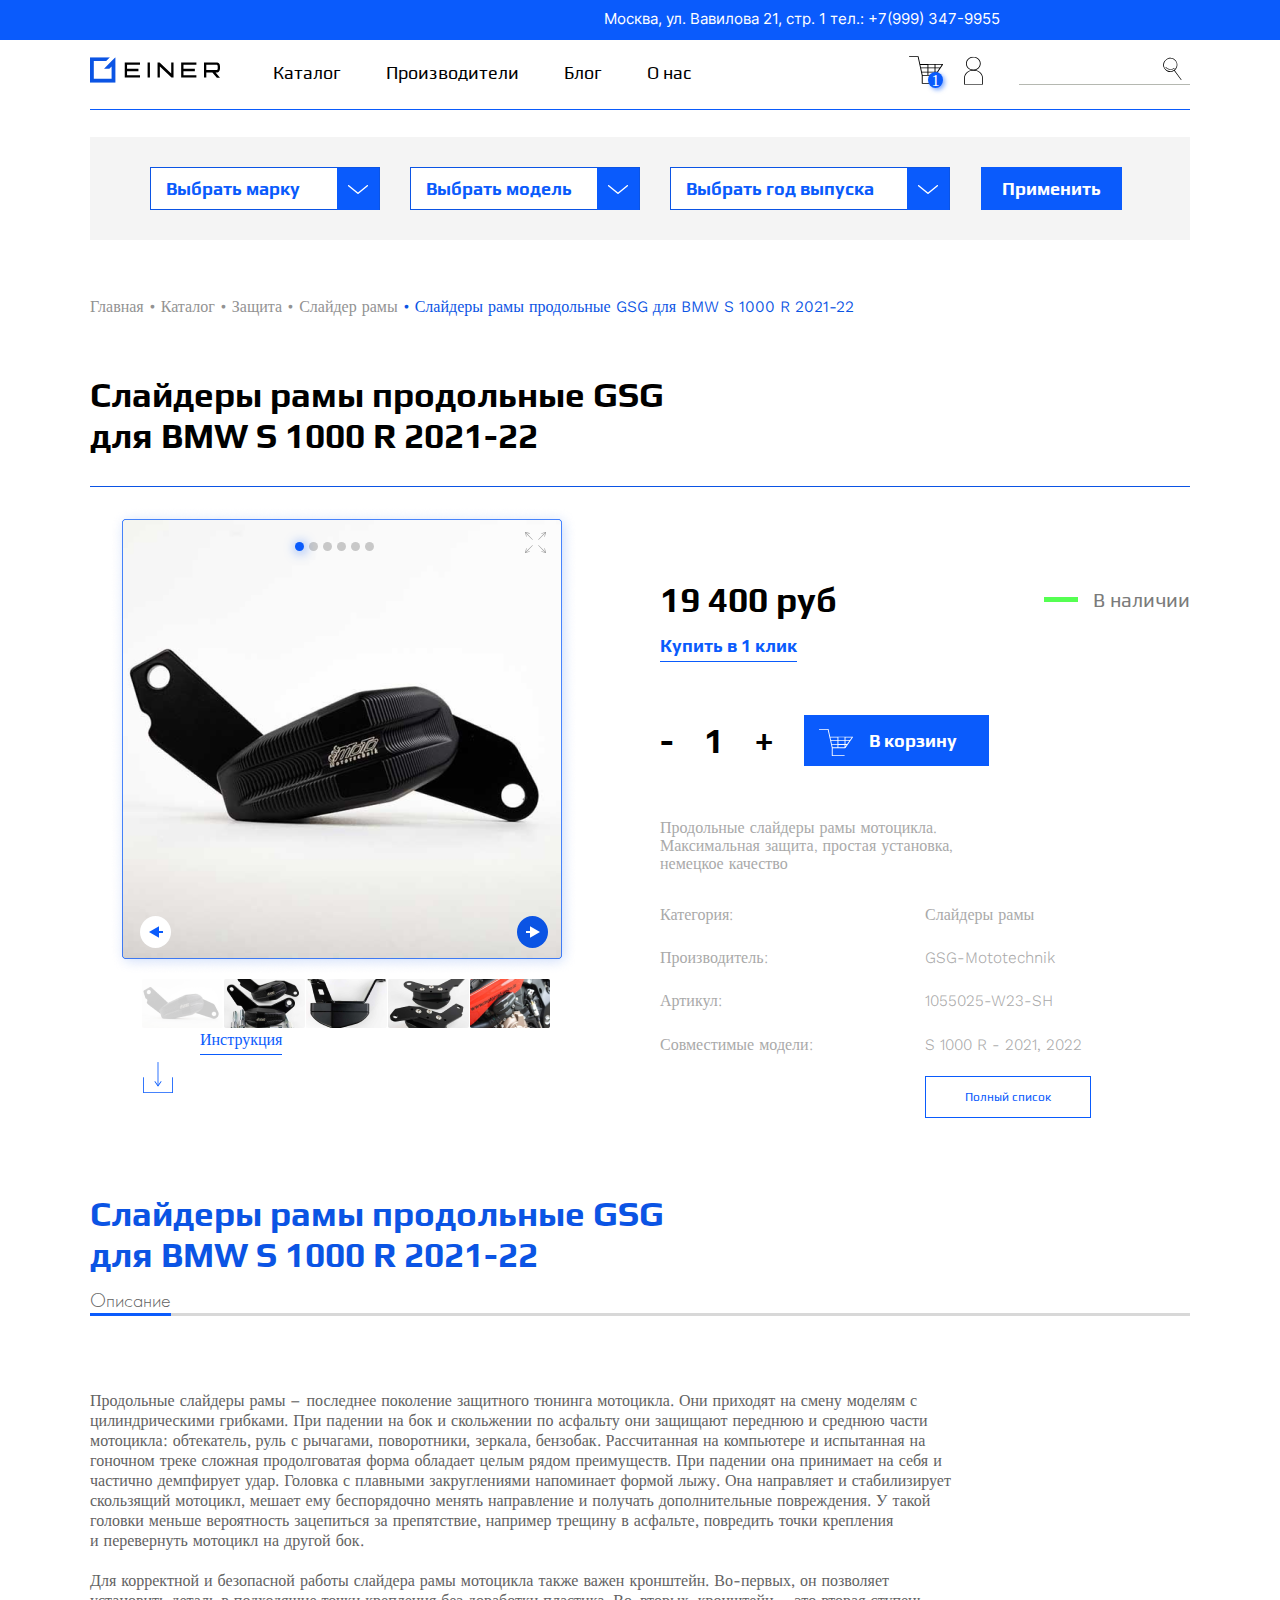
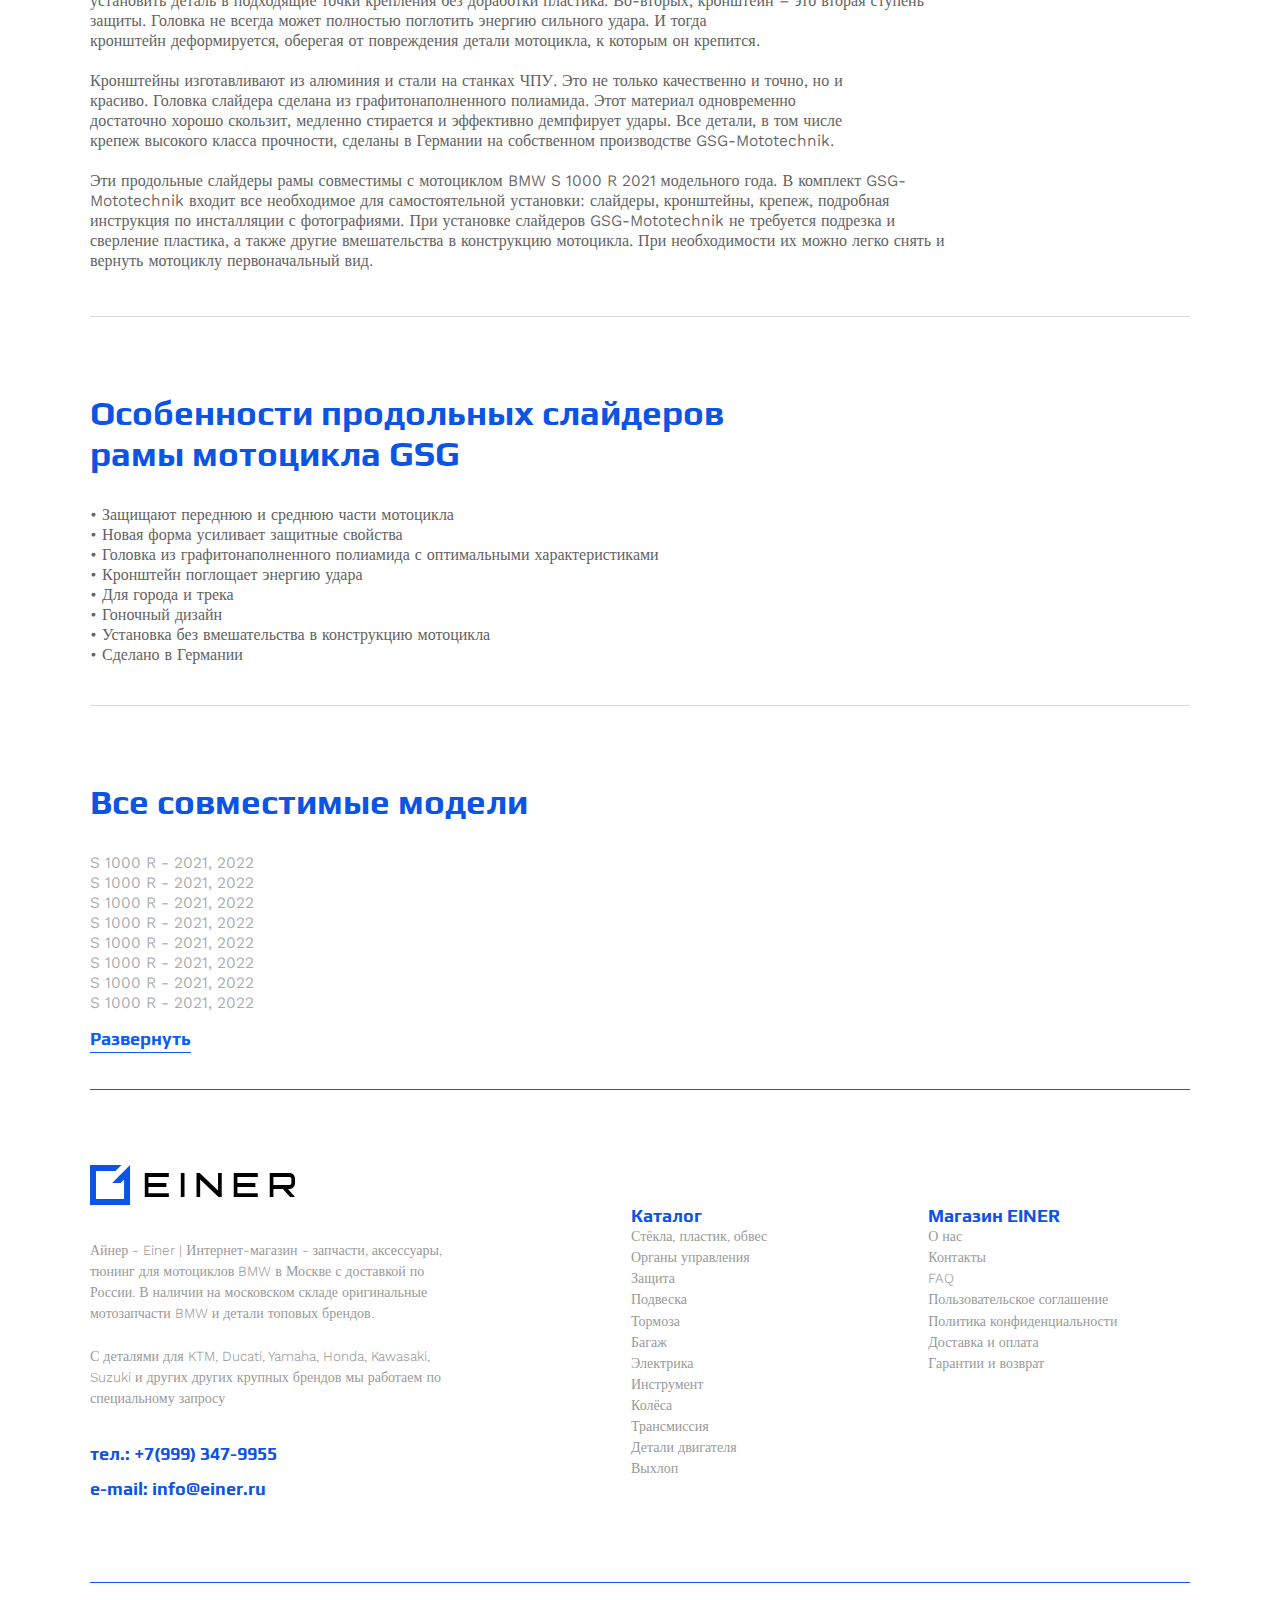
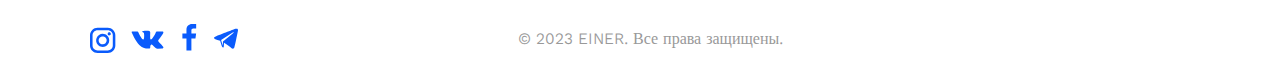
==== commit ac819fe5: "Add js for product slider" ====
--- a/goods.html
+++ b/goods.html
@@ -1,658 +1,1222 @@
-<!DOCTYPE HTML>
+<!DOCTYPE html>
 <html lang="en">
-	<head>
-		<meta charset="utf-8"/>
-		<meta name="viewport" content="width=device-width, initial-scale=1, user-scalable=no"/>
-    <link rel="stylesheet" href="https://cdn.jsdelivr.net/npm/swiper@10/swiper-bundle.min.css"/>
-		<link rel="stylesheet" href="css/main.css"/>
-    <link rel="stylesheet" href="css/goods.css"/>
-		<title>Einer</title>
-	</head>
-	<body>
-  <div class="address-block">
-    <address class="address-text">Москва, ул. Вавилова 21, стр. 1 тел.: +7(999) 347-9955</address>
-  </div>
-  <nav class="navigation">
-    <div class="navigation-block">
-      <a class="navigation-logo" href="list.html">
-        <img class="main-logo" src="icons/main-logo.svg" width="130" height="70" alt="Логотип Айнера">
-      </a>
-      <ul class="navigation-menu">
-        <li class="navigation-menu__item" id="catalogLink">
-          <a class="navigation-link">Каталог</a>
-          <div class="catalog-popup" id="catalog-popup">
-            <ul class="catalog-list">
-              <li class="catalog-list__item">
-                <svg class="catalog-list__icon" width="22" height="18" viewBox="0 0 22 18" fill="none" xmlns="http://www.w3.org/2000/svg">
-                  <g clip-path="url(#clip0_25_114)">
-                  <path d="M16.5707 4.24667C17.3765 5.21358 17.3765 5.21359 16.4249 5.93011C15.4734 6.64662 14.5641 7.38241 13.5896 8.04114C12.8644 8.53038 13.0064 9.10051 13.2059 9.77851C13.4054 10.4565 13.6893 10.7839 14.3915 10.7685C14.7659 10.7622 15.1401 10.7944 15.508 10.8648C17.0427 11.1538 18.4047 10.9457 19.6248 9.81703C20.442 9.04658 20.749 9.25845 21.3322 10.2331C21.6198 10.6886 21.8069 11.2007 21.8811 11.735C21.9552 12.2692 21.9145 12.8131 21.7619 13.3303C21.4396 14.5206 21.2439 15.7495 21.0214 16.9668C21.0186 17.0744 20.9928 17.1801 20.9455 17.2768C20.8983 17.3734 20.8309 17.4587 20.7478 17.5267C20.6647 17.5947 20.568 17.644 20.4643 17.671C20.3605 17.698 20.2521 17.7022 20.1466 17.6833C14.7521 17.6833 9.35762 17.6833 3.96697 17.6833C3.64084 17.6833 3.28786 17.6833 3.22647 17.2981C2.98476 15.6648 1.81455 14.563 0.958947 13.2879C0.498603 12.6611 0.231775 11.9123 0.191595 11.1345C0.14939 9.78236 0.0573076 8.43792 -0.0117542 7.07808C-0.0634241 6.54244 0.0502226 6.0038 0.313776 5.53521C0.577329 5.06661 0.978037 4.69074 1.46156 4.45854C3.32239 3.4377 5.17939 2.40914 7.04405 1.37674C7.26347 1.21846 7.52264 1.12505 7.79222 1.10708C9.61468 1.27658 11.3642 0.606289 13.1982 0.691039C15.8609 0.810459 18.5313 0.718005 21.1979 0.725709C21.4741 0.725709 21.8194 0.621698 21.9652 0.94914C22.111 1.27658 21.758 1.43838 21.6046 1.65795C20.5303 3.19886 18.892 3.67268 17.1885 4.03094C16.9784 4.09041 16.7722 4.16245 16.5707 4.24667ZM12.3963 2.56323C11.8166 2.10501 11.1109 1.83612 10.3744 1.79278C8.65094 1.61416 6.92028 2.05506 5.49016 3.03706C4.78693 3.48112 4.06077 3.88746 3.31472 4.25437C0.69421 5.69897 0.724904 5.48324 0.782456 8.70758C0.82466 11.0883 1.43854 13.076 2.96557 14.8519C3.10013 15.046 3.28076 15.2033 3.49112 15.3095C3.70149 15.4158 3.93493 15.4677 4.17032 15.4606C8.67468 15.4413 13.179 15.4606 17.6834 15.4413C18.6464 15.4413 19.9279 15.8689 20.4957 15.2603C21.0636 14.6516 20.9715 13.3727 21.1787 12.3903C21.2746 11.9396 21.2784 11.4119 20.8948 11.2347C20.5111 11.0575 20.3308 11.6006 20.1044 11.8549C19.4943 12.5483 18.9534 13.2956 17.8752 13.2687C16.6436 13.2378 15.4082 13.2687 14.1766 13.2687C12.5958 13.2301 11.5407 12.425 10.9998 10.9573C10.6161 9.87481 10.194 8.80003 9.84873 7.70214C9.66651 7.03957 9.25935 6.4618 8.6977 6.06879C7.80757 5.44087 7.86896 4.91311 8.82815 4.42002C9.98301 3.76899 11.1609 3.1873 12.3963 2.56323ZM12.3963 1.48845C13.5474 2.60561 13.4975 2.8406 12.0779 3.55712L10.4626 4.36994C8.8128 5.20203 8.83966 5.16351 10.2746 6.33074C10.8885 6.83153 11.3067 6.80072 11.8976 6.33074C14.0653 4.60493 16.3751 3.14878 19.1874 2.71732C19.8512 2.61717 20.2042 2.07015 20.6377 1.48845H12.3963ZM20.3576 10.3949L20.2387 10.2485C19.7054 10.6337 19.1606 10.9881 18.6426 11.4042C18.4655 11.5489 18.2609 11.6561 18.0412 11.719C17.8216 11.7819 17.5915 11.7993 17.3649 11.7701C16.3098 11.6584 15.2547 11.5467 14.1996 11.5005C13.1445 11.4542 12.734 10.9072 12.4923 9.99809C12.1086 8.62283 12.1776 8.23375 13.0563 7.55961C13.9349 6.88546 14.8941 6.18821 15.8034 5.4871C15.9684 5.35612 16.352 5.28293 16.095 4.91311C15.8379 4.54329 15.6154 4.61263 15.3008 4.83606C14.2533 5.60652 13.1867 6.31918 12.1278 7.05496C11.6904 7.36314 11.276 7.72526 10.6122 7.65977C11.0381 8.84241 11.3796 9.9403 11.8285 10.9958C11.9985 11.4452 12.3022 11.8312 12.6983 12.1013C13.0943 12.3715 13.5636 12.5127 14.0423 12.5059C15.3315 12.5367 16.6206 12.5059 17.9098 12.5059C18.1101 12.5127 18.3094 12.4727 18.4918 12.3892C18.6742 12.3056 18.8348 12.1808 18.961 12.0244L20.3576 10.3949ZM11.9896 16.9437H19.1299C19.3025 16.9437 19.4713 16.9437 19.644 16.9437C19.9586 16.9437 20.3346 16.9976 20.3346 16.5238C20.3346 16.05 19.9279 16.2195 19.6862 16.2195C14.6114 16.2195 9.53539 16.2195 4.45808 16.2195H4.20101C3.99383 16.2195 3.7828 16.2387 3.81734 16.5354C3.83652 16.7549 3.92476 16.9206 4.17032 16.9476C4.41587 16.9745 4.55399 16.9476 4.77269 16.9476L11.9896 16.9437Z" fill="#0A5BFC"/>
-                  <path d="M8.43333 9.34386C8.44018 9.81934 8.30597 10.2861 8.04777 10.6848C7.78957 11.0834 7.41907 11.3959 6.98342 11.5825C6.54777 11.7691 6.06669 11.8213 5.6014 11.7325C5.13611 11.6437 4.70767 11.4178 4.3706 11.0838C4.03354 10.7497 3.8031 10.3225 3.70861 9.85652C3.61413 9.39054 3.65988 8.90688 3.84004 8.46709C4.02019 8.0273 4.32661 7.65128 4.72028 7.38689C5.11396 7.12251 5.57708 6.98171 6.0507 6.98242C6.67493 6.9902 7.27188 7.24054 7.71616 7.68087C8.16044 8.1212 8.4175 8.71726 8.43333 9.34386ZM6.03535 11.0388C6.47028 11.0321 6.88594 10.8575 7.19601 10.5512C7.50608 10.2449 7.68675 9.83046 7.70051 9.39394C7.69749 8.95759 7.52351 8.53998 7.21621 8.23143C6.9089 7.92288 6.49296 7.7482 6.05837 7.74517C5.84293 7.73998 5.62866 7.77843 5.42835 7.85824C5.22804 7.93805 5.04581 8.05757 4.89253 8.20967C4.73926 8.36176 4.61808 8.54332 4.53625 8.74348C4.45441 8.94365 4.4136 9.15832 4.41624 9.37467C4.4132 9.59083 4.45272 9.80546 4.53254 10.0062C4.61235 10.207 4.73089 10.39 4.88134 10.5446C5.0318 10.6992 5.21119 10.8225 5.40923 10.9073C5.60728 10.9921 5.82005 11.0368 6.03535 11.0388Z" fill="#0A5BFC"/>
-                  <path d="M5.66298 14.7289C5.06915 14.7524 4.4846 14.5754 4.00266 14.2263C3.52071 13.8772 3.16915 13.376 3.0041 12.8028C2.94459 12.677 2.92372 12.5363 2.94414 12.3986C2.96456 12.2609 3.02536 12.1324 3.11878 12.0296C3.2122 11.9267 3.33401 11.854 3.4687 11.8209C3.60339 11.7878 3.74485 11.7957 3.87505 11.8436C4.86493 12.1286 5.83563 12.4869 6.8025 12.8452C7.38569 13.0609 7.38569 13.5771 7.30511 14.0817C7.22454 14.5864 6.89458 14.7366 6.43801 14.7328L5.66298 14.7289ZM3.86354 12.6063C4.24721 13.8121 4.9762 14.205 6.05433 14.0124C6.23849 13.9777 6.48788 14.0625 6.55311 13.8005C6.61833 13.5386 6.38813 13.4615 6.20396 13.4153C5.45963 13.1418 4.72297 12.8914 3.86354 12.6063Z" fill="#0A5BFC"/>
-                  </g>
-                  <defs>
-                  <clipPath id="clip0_25_114">
-                  <rect width="22" height="17" fill="white" transform="translate(0 0.683594)"/>
-                  </clipPath>
-                  </defs>
-                </svg>
-                <a href="#" class="catalog-list__item-link catalog-list__item-link--active">Багажник</a>
-              </li>
-              <li class="catalog-list__item">
-                <svg class="catalog-list__icon" width="24" height="19" viewBox="0 0 24 19" fill="none" xmlns="http://www.w3.org/2000/svg">
-                  <g clip-path="url(#clip0_25_110)">
-                  <path d="M-0.000137524 14.1128C0.00078758 13.185 0.282522 12.2808 0.805489 11.5273C1.32846 10.7738 2.06637 10.2089 2.91556 9.91176C3.76133 9.58668 4.68693 9.55849 5.54971 9.83153C6.41249 10.1046 7.16457 10.6637 7.69006 11.4228C7.92116 11.8193 8.26032 12.1363 8.66493 12.3339C9.06955 12.5316 9.52157 12.601 9.96422 12.5337C10.9878 12.4443 12.0168 12.4443 13.0403 12.5337C15.3844 12.8231 17.4077 12.2868 19.0074 10.4055C19.7065 9.58828 20.4591 9.55423 21.2651 10.2395C22.0711 10.9248 23.9629 11.1674 23.7819 12.2187C23.5804 13.4147 21.9437 12.6145 20.9485 12.7294C19.9533 12.8444 20.0972 13.636 20.052 14.1979C20.0067 14.7597 20.0273 15.594 21.0266 15.5471C21.7833 15.5131 22.54 15.5471 23.2966 15.5727C23.4328 15.561 23.5689 15.5964 23.6836 15.6735C23.7982 15.7505 23.8849 15.8648 23.93 15.9983C23.9637 16.1355 23.9491 16.2807 23.8889 16.4079C23.8286 16.535 23.7265 16.6358 23.601 16.6921C22.577 17.322 21.5448 17.9179 20.5167 18.5478C19.9368 18.9011 19.542 18.4883 19.2583 18.1222C16.3796 14.5256 12.4029 16.0877 8.8292 15.811C8.13831 15.7557 8.07663 16.5218 7.75174 16.9262C7.19455 17.6733 6.42405 18.2198 5.5497 18.4879C4.67534 18.756 3.74159 18.7322 2.88108 18.4198C2.02057 18.1073 1.27705 17.5222 0.756139 16.7475C0.235227 15.9728 -0.0365889 15.0479 -0.0207006 14.1042L-0.000137524 14.1128ZM4.31378 17.9094C5.03196 17.9136 5.73511 17.6965 6.33372 17.2858C6.93233 16.8751 7.39933 16.2893 7.67528 15.603C7.95122 14.9168 8.02364 14.161 7.88331 13.432C7.74298 12.703 7.39624 12.0337 6.88724 11.5093C6.37824 10.9849 5.72998 10.6291 5.025 10.4872C4.32001 10.3453 3.59017 10.4237 2.92837 10.7125C2.26658 11.0012 1.70276 11.4872 1.30868 12.1087C0.914602 12.7301 0.708086 13.4588 0.71542 14.2021C0.718687 15.1873 1.09937 16.1308 1.77396 16.8258C2.44854 17.5208 3.36194 17.9105 4.31378 17.9094ZM22.4988 16.309C20.4755 16.658 19.2706 16.2452 19.2541 14.1809C19.2541 12.0016 20.6277 11.8569 22.4001 12.0016C19.7517 9.99688 20.6112 10.1288 17.5269 12.6997C16.5811 13.4871 16.7045 14.6533 17.3583 15.5088C19.2048 17.8966 20.1877 18.0711 22.4988 16.309ZM12.4646 15.1087C13.4351 15.1087 14.4056 15.1087 15.3761 15.1087C15.9848 15.1087 16.2521 14.8874 16.2603 14.2362C16.2685 13.585 16.0136 13.3381 15.409 13.3424C13.4639 13.3424 11.5228 13.3424 9.57765 13.3424C8.90733 13.3424 8.63591 13.5552 8.64002 14.3043C8.64414 15.0534 9.01426 15.1343 9.54887 15.1343C10.5194 15.1045 11.4899 15.1343 12.4646 15.1087Z" fill="#949494"/>
-                  <path d="M0.0368251 3.60352C0.0368251 3.10127 0.0121516 2.59477 0.0368251 2.09678C0.0615005 1.59879 -0.168793 0.819882 0.645464 0.819882C1.27877 0.819882 2.26164 0.245278 2.45492 1.52643C2.56595 2.24149 2.89906 1.92653 3.24039 1.75627C4.47563 1.115 5.836 0.773999 7.21785 0.759247C8.59971 0.744495 9.96658 1.05638 11.2143 1.67115C11.4858 1.79458 11.8929 2.30534 12.0368 1.52218C12.2548 0.245278 13.2212 0.824139 13.8504 0.819882C14.6729 0.819882 14.4878 1.59028 14.4549 2.09678C14.3932 3.03317 14.7099 3.41624 15.6475 3.37368C16.5851 3.33111 17.5886 3.37368 18.5632 3.3524C18.8305 3.3524 19.2705 3.41199 19.3405 3.28004C20.5989 0.89224 22.0999 3.21619 23.4775 3.01189C23.8271 2.96081 24.0245 3.33537 24.0121 3.71418C24.0128 3.88281 23.9544 4.04597 23.8478 4.1735C23.7412 4.30103 23.5936 4.38432 23.4323 4.40796C22.4371 4.65483 21.4419 4.91447 20.4385 5.14005C20.2534 5.18262 19.9203 5.18262 19.8586 5.07195C18.6249 2.97784 16.6921 4.45904 15.1211 4.11428C14.2986 3.93551 14.5331 4.82083 14.4755 5.33159C14.4179 5.84235 14.6523 6.60849 13.8298 6.60849C13.2294 6.60849 12.3165 7.13627 12.0821 6.02962C11.9587 5.44651 11.7942 5.44651 11.3459 5.66784C10.0894 6.32775 8.70018 6.67168 7.29111 6.67168C5.88204 6.67168 4.49283 6.32775 3.23628 5.66784C2.8785 5.48907 2.57829 5.2422 2.46315 5.93173C2.25341 7.17883 1.27466 6.62125 0.64135 6.617C-0.181132 6.617 0.0861757 5.82532 0.0532759 5.31456C0.020376 4.8038 0.036825 4.1611 0.0368251 3.60352ZM5.32949 3.02892C4.40831 3.14384 5.11565 1.75202 4.17802 2.10955C3.52415 2.35641 2.85382 2.69266 2.68933 3.50562C2.54128 4.23345 3.02243 4.68037 3.55704 4.95703C4.71175 5.57059 5.99106 5.89062 7.28905 5.89062C8.58704 5.89062 9.86636 5.57059 11.0211 4.95703C11.5516 4.71016 12.0862 4.26325 11.9628 3.54819C11.8106 2.76077 11.1403 2.40749 10.4906 2.11806C9.45012 1.65412 10.1821 3.19065 9.29385 3.08425C8.93196 2.748 9.4748 1.66689 8.40146 1.58602C7.16774 1.49238 8.03545 2.94805 7.35691 3.13532C6.56321 2.82887 7.43916 1.66263 6.37404 1.59028C5.21023 1.51366 5.7284 2.68415 5.32949 3.02892ZM1.93265 3.53542C1.40215 2.96933 2.40968 1.57751 1.24998 1.56474C0.172533 1.56474 0.715374 2.89271 0.719486 3.59501C0.719486 4.3654 0.143749 5.80404 1.23354 5.81255C2.40146 5.82106 1.49673 4.36114 1.93265 3.53542ZM13.8586 3.68865C13.5008 2.99061 14.459 1.56048 13.1842 1.56048C12.2219 1.56048 12.7154 2.93953 12.7729 3.66311C12.8305 4.38668 12.0574 5.79127 13.324 5.79127C14.3028 5.81255 13.6078 4.43776 13.8627 3.68865L13.8586 3.68865ZM22.3877 3.71418C21.7215 3.47157 21.1129 2.86292 20.3891 3.3524C20.3405 3.44671 20.3151 3.55196 20.3151 3.65885C20.3151 3.76574 20.3405 3.87099 20.3891 3.96531C21.08 4.62078 21.701 3.8291 22.3919 3.71418L22.3877 3.71418Z" fill="#949494"/>
-                  <path d="M6.68697 14.2826C6.68697 15.5254 5.42035 16.896 4.30589 16.8704C3.07216 16.8449 1.94948 15.4829 1.96593 14.074C1.96593 12.844 3.26545 11.4309 4.3429 11.4564C5.52316 11.4777 6.69519 12.8908 6.68697 14.2826ZM2.70616 14.1592C2.47998 15.3637 3.45873 15.934 4.26888 15.9681C4.49704 15.9851 4.72606 15.9512 4.9405 15.8687C5.15493 15.7863 5.34979 15.6572 5.51193 15.4902C5.67407 15.3232 5.79972 15.1222 5.8804 14.9006C5.96109 14.6791 5.99492 14.4422 5.97963 14.206C6.00357 13.9701 5.97734 13.7316 5.90279 13.5073C5.82823 13.283 5.70716 13.0783 5.54807 12.9075C5.38897 12.7368 5.19571 12.6041 4.98184 12.5189C4.76796 12.4336 4.53865 12.3979 4.31 12.4141C4.08751 12.3933 3.86336 12.4248 3.65425 12.5062C3.44515 12.5875 3.25649 12.7167 3.10233 12.884C2.94816 13.0514 2.83247 13.2526 2.76388 13.4726C2.69528 13.6926 2.67555 13.9259 2.70616 14.1549L2.70616 14.1592Z" fill="#949494"/>
-                  </g>
-                  <defs>
-                  <clipPath id="clip0_25_110">
-                  <rect width="18" height="24" fill="white" transform="translate(24 0.683594) rotate(90)"/>
-                  </clipPath>
-                  </defs>
-                </svg>
-                <a href="#" class="catalog-list__item-link">Инструмент</a>
-              </li>
-              <li class="catalog-list__item">
-                <svg class="catalog-list__icon" width="32" height="31" viewBox="0 0 32 31" fill="none" xmlns="http://www.w3.org/2000/svg">
-                  <g clip-path="url(#clip0_25_137)">
-                  <path d="M28.9212 11.9988C30.4848 13.6145 30.3836 15.5457 28.8844 16.5664C24.105 19.8153 19.3042 23.0366 14.477 26.2028C13.9959 26.5422 13.4324 26.7456 12.8458 26.7917C12.2592 26.8377 11.6712 26.7247 11.1438 26.4645C10.6164 26.2043 10.1692 25.8065 9.8493 25.3132C9.52936 24.8198 9.34855 24.2491 9.32593 23.6613C9.04118 19.5123 8.80878 15.3396 8.76463 11.189C8.73062 6.60392 13.2225 3.22466 17.3787 4.9441C21.7006 6.72903 25.2913 9.87207 28.9212 11.9988ZM16.607 7.40056C16.4314 7.11348 16.1542 6.85486 16.3004 6.46077C16.6182 5.61557 16.2894 5.337 15.4368 5.3181C14.5841 5.2992 14.2725 5.61687 14.5481 6.45229C14.6833 6.85902 14.3243 7.07207 14.1608 7.36474C13.5681 7.00821 14.2827 5.49948 12.8354 5.88948C11.2863 6.31341 12.2073 7.29295 12.4819 8.18303C11.6528 8.06608 11.1088 6.94212 10.3232 8.12167C9.41414 9.49065 11.1675 9.27224 11.2624 9.95991C10.9187 10.7172 9.6631 9.31961 9.47555 10.8612C9.28104 12.4903 10.7401 11.7341 11.1885 12.2141C11.09 13.0245 9.72864 12.3743 10.0378 13.6449C10.4996 15.4237 11.5674 14.0463 12.29 14.1533C12.4715 14.8971 10.9921 15.2373 12.1419 16.1084C13.4078 17.0661 13.5299 15.6737 14.2553 15.1384C14.6119 15.8685 13.7037 17.027 15.2831 17.0737C16.9525 17.1301 15.7387 15.6867 16.4555 15.3316C17.1176 15.4596 16.7742 17.007 18.1357 16.3614C19.5772 15.6761 18.1881 14.8915 18.3281 14.213C19.0749 14.0279 19.4378 15.5099 20.2934 14.3916C21.2637 13.1192 19.8034 12.9841 19.3051 12.2245C19.7296 12.1847 19.9663 12.09 20.1457 12.153C21.1291 12.5184 21.1803 11.9205 21.1979 11.2045C21.2156 10.4886 21.0149 10.0753 20.2038 10.3441C20.0387 10.3991 19.8616 10.4065 19.6927 10.3657C19.5237 10.3248 19.3697 10.2373 19.2481 10.1131C19.4465 9.38357 21.192 9.9469 20.5479 8.43589C19.9355 6.99647 19.1138 8.21099 18.5004 8.26694C18.0351 7.49688 19.7087 7.15145 18.5967 6.30832C16.9097 5.03239 17.1922 6.90949 16.607 7.40056ZM21.3386 8.07929C22.5129 11.6845 21.9797 14.5822 19.0647 16.5483C15.6962 18.8244 12.5761 17.9032 9.66942 14.8884L9.98662 21.1456C11.4405 20.0504 12.7867 19.667 14.2172 20.4277C15.6477 21.1884 16.0268 22.5257 16.1418 24.1241C19.6894 21.766 23.0743 19.4956 26.5116 17.2015C24.5606 15.5359 23.8665 13.912 25.0375 12.8971C27.1379 11.0849 25.4198 10.6778 24.2841 9.93822C23.4244 9.37244 22.5451 8.83096 21.3386 8.07929ZM14.4077 25.2914C14.6581 25.0534 14.8589 24.768 14.9983 24.452C15.1377 24.1359 15.213 23.7954 15.2199 23.4502C15.2268 23.105 15.1651 22.762 15.0385 22.4409C14.9118 22.1199 14.7226 21.8273 14.4819 21.5801C14.016 21.1015 13.3805 20.8254 12.7123 20.8113C12.0442 20.7972 11.3969 21.0462 10.91 21.5047C10.6582 21.7412 10.4555 22.025 10.3133 22.3397C10.1711 22.6545 10.0922 22.9942 10.0813 23.3392C10.0703 23.6843 10.1275 24.0281 10.2494 24.3509C10.3714 24.6738 10.5558 24.9693 10.7921 25.2208C11.2793 25.6764 11.9181 25.9357 12.5855 25.9488C13.2529 25.9618 13.9019 25.7277 14.4077 25.2914ZM25.9496 15.6863C26.925 16.5218 27.9322 16.4557 28.7529 15.6239C28.9496 15.4482 29.1057 15.2317 29.2103 14.9897C29.3149 14.7476 29.3654 14.4857 29.3585 14.2222C29.3515 13.9587 29.2872 13.7 29.1699 13.4641C29.0527 13.2281 28.8854 13.0206 28.6797 12.8561C27.7943 12.0302 26.7388 12.0464 25.9091 12.9245C25.0795 13.8027 25.1611 14.7881 25.9496 15.6863Z" fill="#949494"/>
-                  <path d="M14.1476 7.30717L16.6102 7.34325C17.7491 7.99748 18.6802 8.95963 19.2968 10.1194C19.0459 11.0449 19.3428 12.0693 18.7923 12.9354C17.8796 14.3563 16.6432 15.198 14.9027 14.9792C14.1201 14.9059 13.3813 14.5858 12.7931 14.065C12.2049 13.5441 11.7977 12.8496 11.6304 12.0817C11.4296 11.2953 11.4854 10.4649 11.7899 9.71176C12.0944 8.95867 12.6315 8.32231 13.3229 7.89561C13.5941 7.70305 13.8682 7.50234 14.1476 7.30717ZM17.6095 9.02114C17.0293 8.44229 16.2484 8.10888 15.4285 8.08985C14.6085 8.07082 13.8123 8.36764 13.2043 8.91892C12.6117 9.48384 12.2668 10.2603 12.2452 11.0783C12.2235 11.8962 12.527 12.689 13.089 13.283C13.3654 13.5759 13.6971 13.8112 14.065 13.9752C14.433 14.1393 14.8298 14.2288 15.2327 14.2387C15.6356 14.2487 16.0366 14.1787 16.4125 14.033C16.7884 13.8872 17.1319 13.6685 17.4231 13.3895C18.0214 12.8309 18.3763 12.0597 18.4112 11.2424C18.4461 10.4251 18.1581 9.62726 17.6095 9.02114Z" fill="#949494"/>
-                  <path d="M16.4557 12.4168C15.6418 13.0108 14.8265 13.0472 14.1258 12.2953C13.9651 12.1459 13.8381 11.9639 13.7532 11.7615C13.6684 11.5592 13.6276 11.341 13.6337 11.1215C13.6398 10.902 13.6925 10.6863 13.7884 10.4886C13.8843 10.291 14.0212 10.116 14.1899 9.97531C14.3425 9.79512 14.5342 9.65218 14.7504 9.55744C14.9666 9.4627 15.2016 9.41867 15.4373 9.42872C15.673 9.43876 15.9033 9.50263 16.1104 9.61541C16.3175 9.72819 16.496 9.88691 16.6322 10.0794C17.2729 10.8249 17.1708 11.6817 16.4557 12.4168ZM14.7081 11.8124C15.1241 12.1087 15.5852 12.1625 15.9411 11.8127C16.041 11.7318 16.1206 11.6286 16.1733 11.5114C16.2261 11.3942 16.2505 11.2662 16.2447 11.1379C16.2389 11.0095 16.203 10.8844 16.1399 10.7726C16.0768 10.6607 15.9883 10.5653 15.8815 10.494C15.8013 10.4126 15.704 10.35 15.5965 10.3107C15.4891 10.2714 15.3743 10.2565 15.2604 10.267C15.1464 10.2775 15.0362 10.3132 14.9376 10.3714C14.8391 10.4296 14.7546 10.509 14.6904 10.6038C14.6117 10.6841 14.5497 10.7792 14.5079 10.8836C14.4662 10.9881 14.4455 11.0997 14.4471 11.2121C14.4488 11.3245 14.4727 11.4354 14.5175 11.5384C14.5623 11.6415 14.6271 11.7346 14.7081 11.8124Z" fill="#949494"/>
-                  </g>
-                  <defs>
-                  <clipPath id="clip0_25_137">
-                  <rect width="20" height="23" fill="white" transform="translate(17.3096) rotate(45.9392)"/>
-                  </clipPath>
-                  </defs>
-                </svg>
-                <a href="#" class="catalog-list__item-link">Тормоза</a>
-              </li>
-              <li class="catalog-list__item">
-                <svg class="catalog-list__icon" width="20" height="20" viewBox="0 0 20 20" fill="none" xmlns="http://www.w3.org/2000/svg">
-                  <g clip-path="url(#clip0_25_118)">
-                  <path d="M3.54924 0.691564C4.53721 0.691564 5.52517 0.691564 6.51728 0.691564C6.93239 0.691564 7.1441 0.78619 7.10259 1.22383C7.07769 1.56907 7.07769 1.91553 7.10259 2.26077C7.10259 2.46185 6.9822 2.79698 7.29769 2.81275C7.61317 2.82852 8.01168 2.86006 8.15281 2.45396C8.2382 2.12038 8.44313 1.82542 8.73247 1.61967C9.0218 1.41393 9.37749 1.31022 9.73853 1.32634C10.082 1.32124 10.4171 1.42683 10.6893 1.62589C10.9614 1.82495 11.1545 2.10573 11.2371 2.42242C11.3243 2.68658 11.5401 2.72207 11.7684 2.78121C15.4048 3.72352 17.692 5.93539 18.5389 9.42076C18.559 9.56441 18.6204 9.70001 18.7163 9.81269C18.8122 9.92536 18.939 10.0108 19.0827 10.0595C19.38 10.1639 19.6329 10.3582 19.8024 10.6126C19.9719 10.8669 20.0487 11.1672 20.0208 11.467C20.0304 11.7691 19.9329 12.0654 19.7439 12.3084C19.555 12.5515 19.2856 12.7273 18.9789 12.8076C18.4558 12.9337 18.4143 13.2846 18.3023 13.6158C17.7498 15.3363 16.6409 16.8478 15.1327 17.9356C13.6246 19.0235 11.794 19.6325 9.90082 19.6761C8.00763 19.7198 6.14807 19.1959 4.58615 18.1788C3.02424 17.1617 1.83935 15.7031 1.19972 14.0101C0.822895 13.0083 0.634608 11.9513 0.643475 10.8875C0.643475 9.35768 0.643475 7.82396 0.643475 6.29418C0.643475 5.9827 0.805368 5.57266 0.186854 5.56477C-0.0705145 5.56477 0.0166586 5.29667 0.0166586 5.14685C0.0166586 3.81026 0.0166586 2.47762 0.0166586 1.14104C0.0166586 0.774362 0.157796 0.683679 0.518942 0.687622C1.51521 0.703393 2.53223 0.691564 3.54924 0.691564ZM1.2869 8.81752C1.2869 9.58241 1.26614 10.3473 1.2869 11.1161C1.43633 16.3008 6.41765 20.0661 11.5733 18.8557C14.7199 18.1224 16.7954 16.2456 17.7211 13.3241C18.6468 10.4025 17.8996 7.7175 15.6456 5.53718C13.3915 3.35685 10.7016 2.74573 7.61317 3.40022C7.06523 3.5185 7.05692 3.82998 7.10674 4.21636C7.17316 4.70132 7.52185 4.43715 7.77506 4.42533C8.88924 4.30221 10.0181 4.39066 11.0959 4.68555C13.0677 5.31638 14.5372 6.46372 15.0104 8.45085C15.275 9.38278 15.2405 10.3685 14.9114 11.2817C14.5823 12.1949 13.9735 12.994 13.1632 13.5764C11.6646 14.7316 9.93364 15.2323 8.07395 14.432C6.21425 13.6316 5.74933 12.1649 5.79914 10.3946C5.84065 8.98706 5.79914 7.57951 5.79914 6.16801C5.79914 5.77374 5.74103 5.58449 5.25535 5.59632C4.10964 5.62786 2.96394 5.62392 1.81824 5.59632C1.35331 5.59632 1.24954 5.76585 1.26199 6.16407C1.29935 7.03541 1.2869 7.92647 1.2869 8.81752ZM6.45086 8.94764C8.58038 7.32323 10.0623 7.0709 11.6896 7.98955C13.2462 8.86878 13.8025 10.3552 13.35 12.4409C14.4044 11.5222 14.7946 9.73618 14.3047 8.2616C13.433 5.69094 10.2242 4.51601 7.43883 5.16262C7.11919 5.23753 6.45086 5.44649 6.45917 6.08127C6.45917 6.99599 6.45086 7.90676 6.45086 8.94764ZM3.51188 1.2948C2.73148 1.2948 1.94692 1.2948 1.16651 1.2948C0.917448 1.2948 0.606115 1.23172 0.635172 1.63388C0.66423 2.03603 0.958959 1.89015 1.16651 1.8941C2.31222 1.8941 3.45792 1.8941 4.60362 1.8941C4.84854 1.8941 5.16402 1.81918 5.14742 2.22134C5.13081 2.6235 4.84439 2.49733 4.63268 2.50128C3.93115 2.50128 3.22546 2.50128 2.52392 2.50128C0.572906 2.50128 0.589511 2.50128 0.618568 4.38984C0.618568 4.83143 0.734799 4.99702 1.22878 4.98125C2.32052 4.94971 3.41641 4.98125 4.5123 4.98125C6.52143 4.98125 6.52143 4.98125 6.43011 3.0572V2.98229C6.43011 2.75361 6.43011 2.52099 6.09802 2.50916C5.86971 2.50916 5.78254 2.38299 5.79499 2.17009C5.79295 2.133 5.79943 2.09593 5.81396 2.06146C5.8285 2.02698 5.85075 1.99591 5.87918 1.97041C5.90761 1.94491 5.94153 1.92559 5.9786 1.91377C6.01567 1.90195 6.055 1.89793 6.09387 1.90198C6.3803 1.90198 6.45086 1.7561 6.41765 1.50771C6.37614 1.20412 6.12293 1.27903 5.93613 1.27903C5.14327 1.29086 4.3421 1.2948 3.51188 1.2948ZM11.6314 8.7505C11.3617 8.46388 10.9971 8.27332 10.5978 8.21035C10.3903 8.17092 10.0789 7.89887 10.0208 8.36017C9.9959 8.57308 9.91703 8.67165 9.68457 8.6677C9.45211 8.66376 9.38569 8.52971 9.37324 8.33651C9.37324 8.24189 9.37324 8.11966 9.21135 8.12755C8.95137 8.1239 8.69357 8.17301 8.45518 8.27161C8.2168 8.3702 8.00332 8.51599 7.82903 8.69924C7.62978 8.95946 8.12791 9.12112 8.29395 9.34191C8.42892 9.49313 8.57603 9.63418 8.73397 9.76378C9.037 10.0555 9.30682 10.2014 9.37324 9.6179C9.39399 9.42471 9.41475 9.29065 9.66797 9.27882C9.92118 9.267 10.0291 9.39711 10.0167 9.63761C10.0042 9.87812 10.0457 9.98852 10.2989 9.9964C10.8084 9.64922 11.258 9.2289 11.6314 8.7505ZM8.51811 11.6642C8.48075 11.4552 8.33131 11.3961 8.12791 11.4C7.76676 11.4 7.40147 11.4 7.04032 11.4C6.77465 11.4 6.48407 11.4 6.5837 11.7943C6.68333 12.1886 6.79541 12.7051 7.27278 12.9495C7.36826 12.9771 8.52226 11.7785 8.51811 11.6642ZM11.9635 11.404C11.6646 11.404 11.4322 11.404 11.1956 11.404C10.959 11.404 10.7431 11.5814 10.905 11.7785C11.2602 12.1692 11.6386 12.5405 12.0382 12.8904C12.1337 12.9771 12.2333 12.9337 12.2998 12.8509C12.5903 12.4567 12.9058 12.0269 12.7896 11.5735C12.6941 11.2108 12.2001 11.4868 11.9635 11.404ZM9.37739 13.2846C9.38809 13.1192 9.38809 12.9533 9.37739 12.7879C9.37739 12.6065 9.48117 12.3699 9.23625 12.2595C8.99134 12.1491 8.82114 12.3778 8.65925 12.5197C8.41434 12.7405 8.17772 12.9653 7.94526 13.1979C7.84563 13.2965 7.66714 13.4187 7.84563 13.5567C8.01523 13.7291 8.22218 13.8646 8.45222 13.9538C8.68226 14.043 8.92992 14.0837 9.17814 14.0732C9.614 13.9746 9.26116 13.5094 9.37739 13.2846ZM10.0167 14.0732C10.6642 14.0456 11.3409 13.9391 11.5401 13.4502C11.6729 13.123 10.9963 12.8233 10.7099 12.4921C10.6619 12.4353 10.6061 12.3849 10.5438 12.3423C10.2035 12.1097 10.025 12.1925 10.025 12.5947L10.0167 14.0732ZM7.45543 10.7928C7.7294 10.7928 7.93696 10.7928 8.14451 10.7928C8.60528 10.7692 8.62189 10.5602 8.34792 10.2803C8.07395 10.0003 7.76676 9.72041 7.47203 9.44048C7.3309 9.30642 7.19391 9.20391 7.05692 9.44048C6.79956 9.83475 6.47992 10.229 6.64181 10.6588C6.72484 10.9703 7.21052 10.714 7.45543 10.7928ZM11.8141 10.7928C12.0465 10.7928 12.279 10.7928 12.5115 10.7928C12.6609 10.7928 12.8519 10.7928 12.8228 10.5799C12.8274 10.3446 12.7765 10.1112 12.6738 9.897C12.571 9.68278 12.4191 9.49311 12.2292 9.34191C11.9262 9.16449 11.7352 9.65733 11.4861 9.83475C11.3467 9.94355 11.2188 10.065 11.1042 10.1975C10.988 10.3158 10.7971 10.4183 10.8801 10.6233C10.9631 10.8283 11.1748 10.7771 11.3492 10.7849C11.5235 10.7928 11.6605 10.7928 11.8141 10.7889V10.7928ZM10.328 11.1004C10.2657 10.7297 10.0499 10.4971 9.65967 10.5208C9.5748 10.5191 9.49058 10.5352 9.41302 10.568C9.33547 10.6007 9.26647 10.6494 9.21097 10.7104C9.15547 10.7714 9.11482 10.8432 9.09192 10.9209C9.06903 10.9985 9.06445 11.08 9.07851 11.1595C9.07814 11.2334 9.09411 11.3066 9.12537 11.3743C9.15664 11.442 9.20251 11.5027 9.26002 11.5524C9.31753 11.6022 9.3854 11.64 9.45925 11.6633C9.53309 11.6867 9.61127 11.695 9.68872 11.6878C10.0955 11.6839 10.2823 11.4552 10.328 11.0964V11.1004ZM18.7713 10.6233C18.7298 11.2068 18.6925 11.7075 18.6551 12.2438C19.5559 11.7706 19.5974 11.2384 18.7713 10.6194V10.6233ZM8.8502 2.52493C9.21135 2.52493 9.51437 2.54465 9.8091 2.52493C10.0374 2.50522 10.4318 2.73784 10.4525 2.39482C10.4733 2.05181 10.0665 1.94929 9.75514 1.93747C9.55491 1.91426 9.35262 1.96108 9.18609 2.06919C9.01955 2.1773 8.90015 2.33931 8.8502 2.52493Z" fill="#949494"/>
-                  </g>
-                  <defs>
-                  <clipPath id="clip0_25_118">
-                  <rect width="20" height="19" fill="white" transform="translate(0 0.683594)"/>
-                  </clipPath>
-                  </defs>
-                </svg>
-                <a href="#" class="catalog-list__item-link">Выхлоп</a>
-              </li>
-              <li class="catalog-list__item">
-                <svg class="catalog-list__icon" width="21" height="22" viewBox="0 0 21 22" fill="none" xmlns="http://www.w3.org/2000/svg">
-                  <g clip-path="url(#clip0_25_106)">
-                  <path d="M10.6008 0.683594C13.3733 0.727244 16.0175 1.85907 17.963 3.83489C19.9084 5.81071 20.9992 8.47214 20.9999 11.245C20.9603 17.0345 16.0577 21.8262 10.3078 21.6796C7.56923 21.5775 4.97919 20.4085 3.09093 18.4224C1.20267 16.4362 0.165897 13.7905 0.202089 11.0503C0.23828 8.31005 1.34456 5.6926 3.28462 3.75705C5.22468 1.82151 7.84469 0.721325 10.585 0.691514L10.6008 0.683594ZM10.5652 20.9906C12.5037 20.9757 14.3946 20.3877 15.9996 19.3006C17.6047 18.2134 18.8523 16.6757 19.5853 14.881C20.3183 13.0864 20.504 11.1149 20.119 9.21495C19.734 7.31497 18.7956 5.57134 17.4218 4.20357C16.0479 2.8358 14.3002 1.90502 12.3985 1.52842C10.4969 1.15182 8.52629 1.34621 6.73487 2.08714C4.94345 2.82807 3.41126 4.08242 2.33119 5.69226C1.25112 7.30211 0.671445 9.19551 0.665137 11.1341C0.653415 12.4354 0.901806 13.726 1.39573 14.9299C1.88965 16.1339 2.61914 17.2271 3.54137 18.1453C4.46361 19.0635 5.55999 19.7881 6.76615 20.2767C7.97232 20.7654 9.26394 21.008 10.5652 20.9906Z" fill="#949494"/>
-                  <path d="M10.5454 20.4793C8.70053 20.4879 6.8947 19.9482 5.3571 18.9287C3.81951 17.9092 2.61947 16.4559 1.90931 14.7532C1.19914 13.0505 1.01087 11.1751 1.36838 9.36522C1.7259 7.55532 2.61308 5.89243 3.91733 4.58763C5.22158 3.28282 6.88409 2.39493 8.69384 2.03664C10.5036 1.67835 12.379 1.86582 14.082 2.57526C15.785 3.28469 17.2389 4.48411 18.259 6.02127C19.2792 7.55843 19.8197 9.36403 19.8118 11.2089C19.7871 13.6592 18.803 16.0022 17.0707 17.7353C15.3383 19.4684 12.9957 20.4535 10.5454 20.4793ZM11.4998 5.7203C11.4998 6.54794 11.472 7.37955 11.4998 8.21115C11.5433 9.20512 12.0264 9.62488 13.0442 9.28432C14.5213 8.78932 16.0023 8.28243 17.4992 7.84683C18.2674 7.62111 18.2516 7.29243 17.8952 6.70635C17.0407 5.32535 15.8228 4.20606 14.3747 3.47101C11.7572 2.13648 11.4839 2.283 11.4879 5.13422L11.4998 5.7203ZM9.48806 5.91434C9.48806 5.18174 9.44054 4.44517 9.48806 3.71653C9.56726 2.72652 9.17918 2.52852 8.30006 2.80968C6.64696 3.27535 5.16159 4.20422 4.01927 5.48666C2.38774 7.33995 2.43526 7.50627 4.69247 8.23095C5.06472 8.35371 5.44092 8.45271 5.8092 8.5834C9.76922 10.0011 9.51974 9.74764 9.48806 5.91434ZM10.0821 19.7744C11.3729 19.8355 12.6616 19.6166 13.8599 19.1329C14.4817 18.8834 14.7232 18.6498 14.2282 18.0082C13.2422 16.7371 12.3353 15.4065 11.377 14.1155C10.7988 13.3235 10.189 13.3433 9.61478 14.1155C9.11978 14.7808 8.59706 15.4303 8.16146 16.1312C7.61497 17.0103 6.20916 17.937 6.65269 18.6973C7.20709 19.6556 8.76338 19.7071 9.99891 19.7586C10.1454 19.7903 10.2919 19.7863 10.0821 19.7863V19.7744ZM19.1268 11.3079C19.1505 9.45856 19.1505 9.4546 17.3962 10.0209C16.2359 10.3971 15.0757 10.7693 13.9193 11.1653C12.5967 11.6168 12.4304 12.0563 13.2065 13.1453C14.05 14.3333 14.9727 15.4857 15.7726 16.7094C16.3191 17.541 16.6715 17.3113 17.1586 16.6896C18.4165 15.1768 19.1119 13.2752 19.1268 11.3079ZM1.89274 11.3911C1.92531 13.3625 2.64045 15.2616 3.91631 16.7648C4.37171 17.3192 4.70831 17.5568 5.20728 16.7648C6.0468 15.5055 6.97345 14.3056 7.86049 13.082C8.58122 12.0959 8.3159 11.498 7.16749 11.1495C6.01908 10.801 4.84692 10.3971 3.69059 10.0209C1.86898 9.44272 1.82938 9.4744 1.88086 11.3871L1.89274 11.3911ZM12.3155 11.1416C12.1571 10.112 11.6265 9.42292 10.5177 9.43084C9.40886 9.43876 8.80298 10.0565 8.74754 11.1455C8.73424 11.3893 8.77265 11.633 8.86025 11.8609C8.94785 12.0887 9.08265 12.2954 9.25581 12.4675C9.42897 12.6395 9.63657 12.773 9.86496 12.8591C10.0934 12.9452 10.3374 12.982 10.581 12.9671C11.6384 12.8681 12.1967 12.2187 12.3036 11.1376L12.3155 11.1416ZM9.3059 13.3513C9.18949 13.2674 9.06475 13.1957 8.93366 13.1374C8.62874 13.0503 8.5139 13.3077 8.37926 13.4938C7.43281 14.7848 6.49033 16.0758 5.55972 17.3786C5.40528 17.5924 5.08848 17.8538 5.43696 18.1112C5.88444 18.4439 6.01116 17.9449 6.1854 17.7152C7.08433 16.5272 7.96345 15.2917 8.84654 14.0759C8.98514 13.8779 9.10394 13.6839 9.3059 13.3513ZM15.8122 18.0082C15.7275 17.8344 15.6337 17.6653 15.5311 17.5014C14.5358 16.1233 13.5365 14.7465 12.5333 13.3711C12.3908 13.177 12.2165 12.9751 11.9433 13.2047C11.67 13.4344 11.8522 13.6443 11.9829 13.8304C12.9755 15.2138 13.9761 16.5906 14.9846 17.9607C15.0915 18.1073 15.2182 18.2894 15.4558 18.1944C15.5783 18.1396 15.6973 18.0775 15.8122 18.0082ZM8.14165 10.2585C8.09017 10.1832 8.05453 10.0605 7.98325 10.0367C6.23292 9.44536 4.48127 8.86588 2.7283 8.29827C2.65831 8.29304 2.5881 8.30511 2.52387 8.33342C2.45964 8.36174 2.40337 8.40543 2.36002 8.46064C2.33242 8.50104 2.31482 8.54742 2.30866 8.59596C2.3025 8.6445 2.30795 8.69381 2.32458 8.73983C2.34121 8.78585 2.36853 8.82725 2.4043 8.86064C2.44006 8.89403 2.48325 8.91845 2.5303 8.93188C4.28063 9.50608 6.03492 10.0724 7.79713 10.6149C8.03869 10.6862 8.11789 10.4723 8.14165 10.2585ZM13.2897 10.6545C15.0123 10.0842 16.7191 9.52588 18.4377 8.95564C18.6238 8.89228 18.7783 8.74972 18.6951 8.51212C18.6802 8.46564 18.6558 8.42276 18.6235 8.3862C18.5912 8.34963 18.5516 8.32018 18.5073 8.2997C18.463 8.27923 18.415 8.26818 18.3662 8.26725C18.3174 8.26632 18.2689 8.27554 18.2239 8.29431C16.5158 8.84872 14.8103 9.41368 13.1075 9.9892C13.0606 10.0021 13.0174 10.026 12.9816 10.059C12.9458 10.092 12.9184 10.1331 12.9017 10.1789C12.885 10.2246 12.8795 10.2737 12.8857 10.322C12.8919 10.3703 12.9096 10.4164 12.9372 10.4565C12.9768 10.5674 13.1511 10.599 13.2818 10.6664L13.2897 10.6545ZM10.185 8.67448H10.8424C10.8424 6.79743 10.8424 4.92037 10.8424 3.04332C10.8424 2.85324 10.7869 2.64732 10.5335 2.64732C10.2801 2.64732 10.1969 2.82948 10.1969 3.0156C10.1811 4.89794 10.1745 6.78555 10.1771 8.67844L10.185 8.67448Z" fill="#949494"/>
-                  </g>
-                  <defs>
-                  <clipPath id="clip0_25_106">
-                  <rect width="21" height="21" fill="white" transform="translate(0 0.683594)"/>
-                  </clipPath>
-                  </defs>
-                </svg>
-                <a href="#" class="catalog-list__item-link">Колеса</a>
-              </li>
-              <li class="catalog-list__item">
-                <svg class="catalog-list__icon" width="22" height="23" viewBox="0 0 22 23" fill="none" xmlns="http://www.w3.org/2000/svg">
-                  <g clip-path="url(#clip0_25_98)">
-                  <path d="M14.2973 0.687483C16.3592 0.687483 18.4211 0.687483 20.483 0.687483C21.6501 0.687483 21.9846 1.02971 21.9963 2.15363C21.9963 3.09477 21.9963 4.03979 21.9963 4.98481C21.9963 5.92984 21.6306 6.37318 20.6502 6.33429C19.95 6.30318 19.8722 6.59096 19.8722 7.1782C19.9072 8.43823 19.8722 9.69827 19.8722 10.9544C19.8722 11.4989 19.7477 11.7322 19.1563 11.6894C18.1837 11.6428 17.2112 11.6894 16.2347 11.6894C14.8458 11.6894 14.4023 12.405 14.8692 13.6767C15.0948 14.2834 15.5072 14.1784 15.9001 14.1473C16.5109 14.0967 16.7288 14.3301 16.6548 14.9251C16.6373 15.21 16.6373 15.4957 16.6548 15.7806C16.6548 16.9473 16.6548 16.9785 15.5305 16.994C14.7524 16.994 14.947 17.7212 14.6513 18.0751C14.3556 18.429 14.5618 18.6702 14.8458 18.8529C15.5967 19.3663 15.5227 19.8485 14.8458 20.3424C14.7349 20.4332 14.6321 20.5334 14.5385 20.6419C13.667 21.513 13.6476 21.5363 12.7606 20.7469C12.7075 20.6909 12.6436 20.6462 12.5727 20.6158C12.5018 20.5853 12.4254 20.5695 12.3482 20.5695C12.271 20.5695 12.1946 20.5853 12.1237 20.6158C12.0528 20.6462 11.9889 20.6909 11.9358 20.7469C11.6013 20.9802 10.936 20.813 10.9905 21.5247C10.9905 21.723 10.9905 21.9136 10.9905 22.1236C11.0566 22.598 10.8271 22.7264 10.3991 22.6875C10.119 22.668 9.8467 22.668 9.54325 22.668C8.32557 22.668 8.30223 22.668 8.14661 21.443C8.06102 20.7469 7.39966 20.9452 7.05342 20.6652C6.77331 20.428 6.50488 20.5835 6.32981 20.8441C5.75015 21.7075 5.23273 21.4858 4.7192 20.7819C4.60192 20.6117 4.45886 20.4608 4.29515 20.3346C3.63379 19.8485 3.47429 19.3702 4.26014 18.8529C4.34214 18.8102 4.41313 18.749 4.46754 18.6743C4.52195 18.5995 4.5583 18.5131 4.57375 18.422C4.5892 18.3308 4.58333 18.2373 4.55659 18.1488C4.52986 18.0603 4.48298 17.9792 4.41964 17.9118C4.17066 17.5229 4.24069 16.8229 3.45483 16.9862C2.59506 17.1612 2.33052 16.7529 2.4589 15.9556C2.56783 15.2595 2.41222 14.8395 1.57968 14.6373C1.14793 14.5193 0.764711 14.2675 0.485103 13.9181C0.205496 13.5688 0.0438979 13.1398 0.0235348 12.6928C-0.0509591 12.2355 0.0169477 11.7665 0.218056 11.3491C0.419164 10.9317 0.743753 10.5862 1.14785 10.3594C1.37302 10.2455 1.57135 10.085 1.72965 9.88848C1.88796 9.69202 2.0026 9.46411 2.06598 9.21992C2.26438 8.57824 2.91018 8.15434 3.12415 7.59432C3.31089 7.10431 2.5406 6.59097 2.51726 5.93373C2.46725 5.46236 2.55401 4.98657 2.76717 4.56315C2.98033 4.13974 3.31089 3.7866 3.71938 3.54589C3.98392 3.38644 4.27959 3.30866 4.28348 2.88865C4.28348 1.99029 4.89427 1.72195 5.67234 1.74529C6.15475 1.74529 6.52044 1.72195 6.75386 1.18138C6.95616 0.714706 7.46969 0.683594 7.9482 0.683594C10.0568 0.691372 12.1809 0.687483 14.2973 0.687483ZM11.0138 8.41101C10.9983 8.6376 10.9983 8.86499 11.0138 9.09158C11.0605 9.52715 10.7921 10.0327 11.4923 10.2816C12.1926 10.5305 12.6944 10.7677 13.1574 10.0094C13.4608 9.51937 13.7371 9.69049 14.0911 10.0094C14.4451 10.3283 14.7174 11.0011 15.4138 11.0011C16.472 10.9816 17.5302 11.0011 18.5922 11.0011C18.9813 11.0011 19.1563 10.8727 19.1524 10.4605C19.1524 9.51937 19.1291 8.57435 19.1524 7.63321C19.1524 7.15876 18.9385 7.06542 18.5222 7.06931C17.005 7.06931 15.4877 7.06931 13.9705 7.06931C13.7604 7.06931 13.4959 6.97986 13.3792 7.27543C12.9395 8.40323 12.0175 8.53157 10.9827 8.44212C10.866 8.32934 10.7493 8.21267 10.6248 8.10378C10.3174 7.86448 10.0993 7.52894 10.0055 7.15096C9.9117 6.77298 9.94756 6.37446 10.1074 6.01928C10.2762 5.65113 10.5656 5.3515 10.9277 5.1698C11.2898 4.98811 11.703 4.9352 12.0992 5.01981C12.2898 5.05481 12.4532 5.22204 12.7489 5.09371C12.7489 4.13313 12.7489 3.14921 12.7489 2.13807C12.7489 1.86973 12.9318 1.41083 12.4143 1.4225C12.002 1.4225 11.5273 1.18138 11.1811 1.71806C10.2124 3.2231 8.91301 3.22699 7.97155 1.71806C7.707 1.29416 7.38799 1.32917 7.31018 1.66751C7.10399 2.62031 6.42318 2.44531 5.79294 2.44531C5.45837 2.44531 5.01487 2.38697 5.01487 2.87309C5.01487 3.35922 5.40391 3.19199 5.649 3.26199C6.14865 3.40743 6.5889 3.7083 6.90582 4.12092C7.22274 4.53354 7.39982 5.03641 7.41133 5.55649C7.45024 6.66486 6.88224 7.69155 5.83185 7.93655C4.99931 8.13489 4.86704 8.54713 4.9643 9.23548C4.99931 9.47659 4.87871 9.74104 5.09657 10.0133C5.43114 9.54659 5.70346 9.68271 6.03025 10.0405C6.30647 10.3322 6.50877 10.8183 7.13901 10.5072C7.70311 10.2155 8.32946 10.0833 8.1505 9.21992C8.03768 8.67935 8.28277 8.44212 8.86244 8.47712C9.57049 8.49268 10.2863 8.43046 11.0138 8.41101ZM14.6941 11.4133C14.379 11.1877 14.0755 10.9739 13.776 10.7483C13.4764 10.5227 13.3325 10.7911 13.2235 10.9505C12.78 11.6039 12.286 11.5144 11.7219 11.1333C11.5087 10.9902 11.2672 10.8947 11.0138 10.8533C10.4536 10.7716 10.2124 10.4955 10.3058 9.93161C10.3991 9.3677 10.1657 9.1927 9.59772 9.1927C9.02972 9.1927 8.81964 9.38715 8.89356 9.93549C8.96748 10.4838 8.70682 10.76 8.16995 10.8494C7.91415 10.8888 7.67068 10.9859 7.45802 11.1333C6.83945 11.5922 6.35316 11.5222 5.90187 10.9C5.51284 10.3633 5.2872 10.9 5.04599 11.1022C4.80479 11.3044 4.4391 11.5689 4.91761 11.88C5.57897 12.3311 5.59064 12.8367 5.13936 13.4356C5.00426 13.6204 4.91614 13.8353 4.8826 14.0617C4.79701 14.6839 4.49356 14.9678 3.84776 14.8628C3.20196 14.7578 3.21752 15.1156 3.21363 15.5784C3.20974 16.0412 3.31089 16.3562 3.8711 16.2707C4.52468 16.1501 4.8009 16.4729 4.89427 17.0757C4.93233 17.3027 5.02146 17.5181 5.15492 17.7057C5.57119 18.2813 5.57119 18.7674 4.94873 19.1991C4.43521 19.553 4.80479 19.8135 5.07323 20.0585C5.34166 20.3035 5.55952 20.7547 5.92911 20.2219C6.38428 19.5568 6.87446 19.5491 7.48525 20.0157C7.67507 20.1442 7.89216 20.2267 8.11938 20.2569C8.7185 20.3619 9.03362 20.6458 8.9169 21.2952C8.81964 21.8358 9.09197 21.9602 9.59772 21.9641C10.1035 21.968 10.4341 21.8475 10.3252 21.2602C10.2163 20.673 10.4614 20.3658 11.0488 20.2646C11.3276 20.216 11.5928 20.1086 11.8269 19.9496C12.3521 19.5607 12.7839 19.5607 13.1769 20.1246C13.5075 20.6224 13.7876 20.4085 14.1183 20.078C14.449 19.7474 14.6746 19.4713 14.1728 19.1329C13.597 18.7441 13.6087 18.3124 13.9938 17.7874C14.1423 17.5774 14.242 17.3369 14.2856 17.0835C14.3984 16.4418 14.7213 16.1462 15.3905 16.2707C15.9001 16.3679 16.0324 16.0918 15.9974 15.6329C15.9701 15.244 16.0791 14.7578 15.4294 14.8551C14.7097 14.9756 14.3829 14.6567 14.2623 13.9723C14.2136 13.7195 14.11 13.4806 13.9588 13.2722C13.6165 12.7783 13.5698 12.3661 14.13 11.9928C14.3306 11.816 14.5154 11.6221 14.6824 11.4133H14.6941ZM17.5107 1.44584C17.8997 2.84587 17.7091 4.22257 17.713 5.58372C17.713 6.24873 17.9309 6.36152 18.5456 6.36152C19.3236 6.36152 19.1291 5.8715 19.1602 5.45149C19.1602 5.2376 19.1174 4.96926 19.4676 4.94981C19.6893 4.94981 19.8566 4.97704 19.8877 5.24926C19.9655 5.93373 20.4946 5.60316 20.8214 5.63816C21.2104 5.63816 21.3116 5.32704 21.3077 4.97704C21.3077 4.00868 21.3077 3.03254 21.3077 2.06418C21.3077 1.4575 20.9537 1.40306 20.4674 1.37583C19.9111 1.34083 19.8761 1.64028 19.8838 2.0603C19.8838 2.6592 19.8838 3.2581 19.8838 3.8609C19.8838 4.09812 19.7788 4.24979 19.5298 4.24979C19.478 4.25708 19.4252 4.25182 19.3758 4.23447C19.3265 4.21711 19.282 4.18816 19.2462 4.15005C19.2103 4.11194 19.1842 4.06578 19.1699 4.01547C19.1556 3.96515 19.1536 3.91214 19.1641 3.8609C19.1641 3.51867 19.1641 3.17643 19.1641 2.8342C19.1486 1.29805 19.1486 1.29805 17.499 1.44584H17.5107ZM16.9622 3.97757C16.1841 4.28869 15.406 4.33535 14.733 3.69756C14.06 3.05976 14.2389 2.22363 14.3984 1.44972C13.7059 1.26694 13.4297 1.44972 13.4647 2.13419C13.5153 3.0481 13.4647 3.9659 13.4647 4.87981C13.4647 6.35763 13.4647 6.35763 14.9586 6.35763C17.2384 6.35763 17.2384 6.35763 16.9505 3.97757H16.9622ZM3.08525 14.1706C3.80497 14.3184 4.14732 14.015 4.40408 13.3306C4.60249 12.8095 4.57915 12.5061 4.16288 12.1639C3.95669 11.9967 3.60656 11.8217 3.66491 11.53C3.80886 10.8183 3.23308 10.7911 2.8635 10.6861C2.6334 10.6323 2.39473 10.626 2.16213 10.6677C1.92953 10.7094 1.7079 10.7982 1.51083 10.9285C1.31376 11.0589 1.14541 11.2281 1.01609 11.4258C0.886779 11.6235 0.79923 11.8456 0.758813 12.0783C0.714014 12.3016 0.714672 12.5316 0.76075 12.7547C0.806827 12.9777 0.897379 13.1892 1.027 13.3765C1.15662 13.5638 1.32266 13.723 1.5152 13.8448C1.70775 13.9665 1.92285 14.0482 2.14767 14.085C2.45501 14.1434 2.77402 14.1434 3.08525 14.1706ZM3.21752 5.61483C3.19733 6.06222 3.3542 6.49956 3.65418 6.83219C3.95416 7.16482 4.37311 7.36597 4.82035 7.3921C5.05662 7.40955 5.29397 7.37887 5.51803 7.30194C5.74209 7.22501 5.9482 7.10342 6.12388 6.94453C6.29955 6.78564 6.44114 6.59276 6.54007 6.37757C6.63899 6.16238 6.6932 5.92935 6.6994 5.69261C6.69072 5.24317 6.50861 4.81448 6.19112 4.49613C5.87363 4.17779 5.44535 3.99443 4.99578 3.98439C4.54621 3.97435 4.11015 4.1384 3.77876 4.44225C3.44736 4.74609 3.24627 5.16623 3.21752 5.61483ZM17.005 2.55809C17.015 2.41839 16.9974 2.27807 16.9532 2.14517C16.909 2.01227 16.839 1.88939 16.7472 1.78356C16.6554 1.67773 16.5437 1.59103 16.4184 1.5284C16.293 1.46578 16.1566 1.42847 16.0168 1.41861C15.7424 1.40985 15.4757 1.51043 15.2754 1.69823C15.0751 1.88603 14.9577 2.14567 14.9489 2.42003C14.9401 2.69439 15.0408 2.96099 15.2286 3.16119C15.4165 3.36139 15.6762 3.47879 15.9507 3.48755C16.2132 3.50148 16.4706 3.41192 16.6678 3.23812C16.8649 3.06433 16.986 2.82016 17.005 2.55809ZM12.7372 6.72319C12.7453 6.58613 12.725 6.44888 12.6776 6.32001C12.6302 6.19113 12.5568 6.0734 12.4619 5.97415C12.367 5.8749 12.2526 5.79626 12.126 5.74314C11.9993 5.69002 11.8631 5.66355 11.7257 5.66539C11.5837 5.65803 11.4416 5.68071 11.3089 5.73196C11.1762 5.78321 11.0558 5.86187 10.9556 5.9628C10.8553 6.06373 10.7775 6.18467 10.7272 6.3177C10.6769 6.45074 10.6553 6.59289 10.6637 6.73486C10.6799 6.99876 10.7961 7.24655 10.9888 7.4277C11.1814 7.60884 11.436 7.7097 11.7005 7.7097C11.9649 7.7097 12.2195 7.60884 12.4121 7.4277C12.6048 7.24655 12.7211 6.99876 12.7372 6.73486V6.72319ZM4.20956 10.5072C4.23033 10.4174 4.24592 10.3265 4.25625 10.2349C4.25625 9.80716 4.28348 9.37937 4.25625 8.95158C4.25625 8.62879 4.45077 8.14656 4.06951 8.02211C3.68826 7.89767 3.45094 8.3449 3.20974 8.61713C3.08717 8.774 2.97539 8.93902 2.87517 9.11103C2.56394 9.59715 2.48613 9.95494 3.26421 10.0638C3.59757 10.1691 3.91547 10.3182 4.20956 10.5072ZM8.67959 1.43417C9.27093 2.3053 9.90117 2.29752 10.438 1.43417H8.67959Z" fill="#949494"/>
-                  <path d="M9.52368 19.0977C8.74277 19.0931 7.98558 18.829 7.37123 18.3471C6.75688 17.8652 6.32024 17.1928 6.13 16.4357C5.93976 15.6785 6.00672 14.8797 6.32035 14.1648C6.63398 13.4498 7.17648 12.8594 7.86249 12.4865C8.54542 12.1028 9.33665 11.9573 10.1115 12.0727C10.8863 12.1882 11.6006 12.5582 12.1419 13.1243C12.6739 13.6901 13.0066 14.4141 13.0895 15.1862C13.1723 15.9583 13.0008 16.7364 12.601 17.4021C12.457 17.6277 12.3598 18.0749 11.9668 17.8844C11.4689 17.6433 11.8307 17.3399 11.9941 17.056C12.3077 16.5532 12.4556 15.9646 12.4169 15.3733C12.3782 14.782 12.1549 14.2177 11.7784 13.76C11.4019 13.3023 10.8912 12.9742 10.3184 12.8219C9.74545 12.6697 9.13921 12.701 8.58505 12.9114C8.03089 13.1218 7.55675 13.5008 7.22944 13.9948C6.90213 14.4889 6.73815 15.0732 6.76061 15.6653C6.78306 16.2575 6.99083 16.8277 7.35462 17.2956C7.71841 17.7634 8.21989 18.1054 8.7884 18.2733C9.39108 18.467 10.0437 18.4352 10.6247 18.1838C10.9242 18.0516 11.1849 17.9738 11.3132 18.3549C11.4416 18.7361 11.0565 18.7438 10.8659 18.845C10.4442 19.0325 9.98465 19.1191 9.52368 19.0977Z" fill="#949494"/>
-                  <path d="M11.6868 15.5434C11.6869 16.1045 11.4678 16.6434 11.076 17.0452C10.6843 17.447 10.1509 17.6799 9.58986 17.6941C9.02928 17.6825 8.4944 17.4568 8.09504 17.0634C7.69568 16.6699 7.46215 16.1386 7.44238 15.5784C7.47244 15.0339 7.69852 14.5185 8.07891 14.1276C8.45931 13.7366 8.96834 13.4963 9.51206 13.4512C10.0727 13.4583 10.6095 13.6786 11.0134 14.0673C11.4174 14.4559 11.6581 14.9837 11.6868 15.5434ZM10.9787 15.5707C10.9685 15.1976 10.8118 14.8435 10.5424 14.5851C10.273 14.3268 9.9126 14.1848 9.53929 14.1901C9.18133 14.199 8.84056 14.3454 8.58773 14.5988C8.3349 14.8523 8.18944 15.1934 8.18155 15.5512C8.1763 15.9244 8.31828 16.2846 8.57676 16.5539C8.83524 16.8233 9.18942 16.98 9.56263 16.9902C9.93484 16.9775 10.2883 16.8238 10.5513 16.5601C10.8143 16.2965 10.9671 15.9428 10.9787 15.5707Z" fill="#949494"/>
-                  <path d="M3.52077 12.3779C3.52077 12.6554 3.41051 12.9215 3.21425 13.1177C3.018 13.3139 2.75181 13.4241 2.47426 13.4241C2.19671 13.4241 1.93053 13.3139 1.73427 13.1177C1.53801 12.9215 1.42775 12.6554 1.42775 12.3779C1.4234 12.2421 1.44702 12.1068 1.49715 11.9805C1.54727 11.8542 1.62283 11.7395 1.71914 11.6436C1.81545 11.5477 1.93045 11.4726 2.057 11.423C2.18355 11.3734 2.31896 11.3503 2.45481 11.3551C3.09283 11.3474 3.4274 11.7401 3.52077 12.3779Z" fill="#949494"/>
-                  <path d="M5.99915 5.75855C5.96895 6.02658 5.8356 6.27235 5.62733 6.44383C5.41906 6.61531 5.15221 6.69905 4.88327 6.67732C4.61432 6.65559 4.36439 6.53009 4.18637 6.3274C4.00835 6.12471 3.91622 5.86072 3.92948 5.59132C3.92811 5.45551 3.95557 5.32095 4.01005 5.19652C4.06453 5.0721 4.14478 4.96064 4.24552 4.86949C4.34625 4.77835 4.46518 4.7096 4.59444 4.66777C4.72371 4.62595 4.86038 4.612 4.99544 4.62686C5.13728 4.63049 5.27687 4.66324 5.40551 4.72309C5.53416 4.78293 5.64912 4.86858 5.74325 4.97471C5.83739 5.08085 5.90868 5.2052 5.9527 5.34004C5.99672 5.47489 6.01253 5.61734 5.99915 5.75855Z" fill="#949494"/>
-                  </g>
-                  <defs>
-                  <clipPath id="clip0_25_98">
-                  <rect width="22" height="22" fill="white" transform="translate(0 0.683594)"/>
-                  </clipPath>
-                  </defs>
-                </svg>
-                <a href="#" class="catalog-list__item-link">Трансмиссия</a>
-              </li>
-              <li class="catalog-list__item">
-                <svg class="catalog-list__icon" width="22" height="20" viewBox="0 0 22 20" fill="none" xmlns="http://www.w3.org/2000/svg">
-                  <g clip-path="url(#clip0_25_120)">
-                  <path d="M0.363357 18.7173C-0.157597 18.3005 0.0206243 17.8263 0.0206243 17.424C0.0206243 12.7228 0.0206243 8.02159 0.0206243 3.32039C0.0206243 1.45236 0.706089 0.705148 2.44374 0.697963C6.97467 0.678804 11.5067 0.678804 16.0399 0.697963C17.781 0.697963 18.4391 1.45236 18.4665 3.32039C18.4665 3.85565 18.4836 4.3981 18.4665 4.93336C18.4494 5.46862 18.5282 5.93563 19.2136 5.853C20.0739 5.74523 20.2076 6.24098 20.2076 6.99897C20.2076 7.75695 20.0259 8.13056 19.2651 8.07667C18.7647 8.02997 18.4733 8.20241 18.5042 8.79515C18.535 9.51362 19.0149 9.35556 19.4056 9.3807C19.6866 9.3807 19.9677 9.3807 20.2487 9.3807C21.7739 9.3807 22.3257 10.2393 21.8595 11.7768C21.7224 12.2259 21.4448 12.2366 21.1158 12.2402C20.6017 12.2402 20.0876 12.2223 19.5735 12.2402C19.0594 12.2582 18.4254 12.0355 18.511 12.9335C18.5693 13.5514 18.0689 14.4926 19.3096 14.5357C20.2384 14.5717 19.8374 15.3943 19.8888 15.8972C19.9402 16.4002 20.0088 16.975 19.2719 16.9247C18.6447 16.8851 18.5076 17.1797 18.4562 17.7796C18.35 19.0765 17.5857 19.7123 16.369 19.6082C15.2551 19.5148 13.9698 20.1255 13.0787 18.8286C12.9451 18.6346 12.3658 18.7711 11.9923 18.7675C8.90768 18.7675 5.82309 18.7316 2.73849 18.7675C1.75485 18.7891 1.44639 18.4586 1.4601 17.4312C1.5058 13.7598 1.5058 10.0884 1.4601 6.417C1.4601 5.386 1.77199 5.04472 2.74877 5.07705C4.70909 5.18124 6.67318 5.18124 8.63349 5.07705C10.4397 4.94413 12.3213 5.70212 14.0727 4.35858C14.6279 3.93468 15.7246 4.35858 16.5438 4.21848C16.9653 4.17537 17.8221 5.15608 17.8427 3.81613C17.8667 2.77794 17.9558 1.67868 16.6294 1.3841C16.3517 1.33904 16.0703 1.32459 15.7897 1.341C11.3993 1.341 7.00894 1.341 2.61854 1.341C1.03511 1.341 0.620406 1.77567 0.616979 3.42816C0.599842 7.97968 0.616979 12.5348 0.616979 17.0791C0.616979 17.6 0.760926 18.1533 0.363357 18.7173ZM13.3049 5.8063C12.4412 6.69002 13.3872 8.12697 12.4481 8.60834C11.6084 9.03584 10.4397 8.78437 9.41835 8.78437C7.32768 8.78437 7.43736 9.0071 7.50248 6.87323C7.52989 5.98951 7.26599 5.63746 6.39545 5.69135C5.32234 5.75242 4.24687 5.75242 3.17376 5.69135C2.36149 5.64465 2.14557 5.98233 2.14557 6.7942C2.18327 9.19031 2.14557 11.59 2.14557 13.9789C2.14557 18.649 2.14557 18.649 6.63193 18.1964C7.19744 18.1425 7.4305 17.9808 7.48534 17.3486C7.69098 15.0997 7.71497 15.0997 9.93588 15.0997C10.5459 15.0997 11.1526 15.1393 11.7592 15.0997C12.5681 15.0387 12.8251 15.4266 12.8114 16.2277C12.8114 16.8564 12.6537 17.5354 13.2912 18.085L13.3049 5.8063ZM14.0727 11.8846C14.0727 13.8747 14.0727 15.8937 14.0727 17.8982C14.0727 18.2574 13.939 18.6885 14.3606 18.9436C15.8514 19.8381 17.8427 18.6993 17.8427 16.9354C17.8427 13.8568 17.8427 10.7781 17.8427 7.69588C17.8427 5.01957 17.5925 4.82199 15.0289 4.87588C14.196 4.89384 14.0487 5.25308 14.0727 6.01825C14.0932 7.9725 14.0727 9.92315 14.0727 11.8846ZM10.1964 18.1856C10.3369 18.1856 10.4774 18.1856 10.6179 18.1856C11.3856 18.1389 12.2699 18.5448 12.3007 17.0145C12.3316 15.4015 11.3925 15.7859 10.5871 15.7607C10.1224 15.7859 9.65681 15.7859 9.19215 15.7607C8.29076 15.6386 8.10226 16.0697 8.10568 16.9318C8.10911 17.794 8.24278 18.3688 9.23327 18.2107C9.55339 18.1796 9.87515 18.1712 10.1964 18.1856ZM10.2683 5.69494C7.99258 5.69494 8.03714 5.69494 8.09883 7.32228C8.12625 8.0659 8.44156 8.3461 9.03106 8.17726C10.0901 7.86473 11.6084 9.07176 12.1911 7.49471C12.7394 6.01825 12.287 5.70572 10.2683 5.70572V5.69494ZM19.93 11.6762C20.4715 11.5218 21.3009 12.0606 21.3009 10.832C21.3009 9.53877 20.3995 10.013 19.8203 9.98422C19.2411 9.95548 18.4699 9.62498 18.4699 10.8176C18.4699 12.1576 19.4193 11.4571 19.93 11.6762Z" fill="#949494"/>
-                  <path d="M10.0557 14.0761C7.4783 14.0761 7.5537 14.0761 7.45774 11.3962C7.40976 10.0563 7.83132 9.64674 9.03088 9.81198C9.63459 9.85332 10.2402 9.85332 10.8439 9.81198C12.8078 9.81198 12.8249 9.81198 12.8078 11.8417C12.7804 14.5 13.1608 14.0258 10.0557 14.0761ZM10.1448 13.5157C12.4102 13.5157 12.4753 13.4151 12.2697 11.2346C12.2046 10.5808 11.927 10.4011 11.3889 10.4227C10.8323 10.4694 10.273 10.4694 9.71635 10.4227C8.49279 10.2574 8.11236 10.6742 8.05752 12.0572C7.97184 14.0366 9.2091 13.4008 10.1448 13.5157Z" fill="#949494"/>
-                  </g>
-                  <defs>
-                  <clipPath id="clip0_25_120">
-                  <rect width="22" height="19" fill="white" transform="translate(0 0.683594)"/>
-                  </clipPath>
-                  </defs>
-                </svg>
-                <a href="#" class="catalog-list__item-link">Двигатель</a>
-              </li>
-              <li class="catalog-list__item">
-                <svg class="catalog-list__icon" width="24" height="15" viewBox="0 0 24 15" fill="none" xmlns="http://www.w3.org/2000/svg">
-                  <g clip-path="url(#clip0_25_130)">
-                  <path d="M23.9027 7.51368C23.9292 8.91058 23.9292 10.3031 23.9956 11.6956C24.0266 12.3012 23.854 12.5797 23.2347 12.478C22.6153 12.3763 22.372 12.5222 22.4251 13.2428C22.4334 13.3846 22.4135 13.5267 22.3666 13.6607C22.3196 13.7948 22.2465 13.9183 22.1514 14.024C22.0564 14.1296 21.9413 14.2154 21.8129 14.2763C21.6844 14.3372 21.5452 14.3721 21.4031 14.3788C21.1247 14.4369 20.8347 14.3894 20.5894 14.2456C20.3441 14.1018 20.1611 13.872 20.076 13.6008C19.9786 13.3754 19.9255 13.1278 19.8503 12.8935C19.6822 12.3763 19.2487 12.5885 18.908 12.5664C18.5674 12.5443 18.5984 12.8449 18.6028 13.0836C18.6028 13.8395 18.2754 14.3567 17.5056 14.454C16.7359 14.5513 16.3333 14.065 16.1121 13.3665C16.0103 13.0571 16.0723 12.5797 15.4883 12.6195C15.0459 12.6504 14.6389 12.5531 14.7274 13.2737C14.7511 13.4216 14.7437 13.5728 14.7057 13.7176C14.6677 13.8625 14.6 13.9979 14.5068 14.1152C14.4135 14.2324 14.2969 14.329 14.1643 14.3988C14.0316 14.4685 13.8859 14.5099 13.7364 14.5203C13.0065 14.6441 12.5685 14.2462 12.3252 13.5964C12.2664 13.3561 12.188 13.121 12.0907 12.8935C11.8695 12.5178 11.4802 12.73 11.1661 12.7211C10.7237 12.7211 10.9493 13.0527 10.9405 13.2604C10.9007 13.9545 10.6131 14.4761 9.88757 14.5866C9.16204 14.6971 8.68425 14.2595 8.44978 13.5699C8.32591 13.2207 8.39227 12.7255 7.76849 12.7609C7.3261 12.7609 7.00315 12.7388 7.06066 13.3798C7.08444 13.5354 7.07509 13.6942 7.03323 13.8459C6.99136 13.9977 6.91792 14.1389 6.81771 14.2603C6.71749 14.3817 6.59276 14.4806 6.45166 14.5506C6.31057 14.6205 6.15629 14.6599 5.99891 14.6662C5.84636 14.6938 5.68977 14.6898 5.53883 14.6545C5.38788 14.6192 5.2458 14.5533 5.12138 14.4609C4.99696 14.3685 4.89285 14.2515 4.81551 14.1173C4.73816 13.983 4.68922 13.8343 4.67172 13.6804C4.52573 12.9466 4.15412 12.7609 3.4507 12.8316C2.619 12.9156 1.77402 12.8537 0.942317 12.9068C0.39817 12.9422 0.181394 12.814 0.176971 12.2128C0.150426 9.32464 0.0958669 6.44242 0.0132865 3.56609C0.0132865 3.0312 0.168125 2.84111 0.690153 2.8809C1.21218 2.92068 1.6767 2.96489 1.57495 2.12056C1.56475 1.97869 1.58321 1.83623 1.62922 1.70163C1.67524 1.56704 1.74787 1.44306 1.84279 1.33708C1.93772 1.23109 2.053 1.14526 2.18178 1.08468C2.31057 1.02411 2.45023 0.99003 2.59246 0.984468C2.87078 0.927473 3.16037 0.975421 3.40542 1.11907C3.65047 1.26273 3.83364 1.49192 3.91965 1.76249C4.01255 1.99236 4.06564 2.23549 4.14084 2.46978C4.31338 2.99141 4.74693 2.77481 5.08757 2.79691C5.42822 2.81901 5.39282 2.51841 5.39282 2.2797C5.39282 1.52378 5.71577 1.00657 6.48554 0.909318C7.25531 0.812065 7.65789 1.29833 7.87909 1.99678C7.98084 2.30622 7.92333 2.78365 8.50287 2.74386C8.94527 2.71292 9.3567 2.81459 9.26379 2.09404C9.24079 1.94659 9.24852 1.79599 9.28651 1.65168C9.3245 1.50736 9.39192 1.37245 9.48455 1.2554C9.57718 1.13835 9.69302 1.04169 9.8248 0.971489C9.95658 0.901284 10.1015 0.859048 10.2503 0.84743C10.9803 0.723654 11.4183 1.12151 11.666 1.77133C11.7213 2.01209 11.7983 2.24734 11.896 2.47421C12.1172 2.84996 12.5066 2.63777 12.8207 2.64661C13.2631 2.64661 13.0419 2.32391 13.0507 2.11172C13.0817 1.42211 13.3692 0.896057 14.0903 0.785542C14.8114 0.675028 15.3069 1.0994 15.5325 1.79786C15.652 2.17361 15.652 2.66871 16.3023 2.61567C16.7447 2.5803 16.9748 2.54936 16.9261 2.0012C16.9017 1.84577 16.9103 1.68695 16.9513 1.53504C16.9923 1.38313 17.0648 1.24153 17.164 1.11941C17.2633 0.997286 17.3872 0.897375 17.5275 0.826152C17.6679 0.754929 17.8218 0.713985 17.979 0.705972C18.133 0.674269 18.292 0.674848 18.4458 0.707673C18.5996 0.740498 18.745 0.804855 18.8726 0.896674C19.0002 0.988493 19.1074 1.10578 19.1874 1.24111C19.2674 1.37645 19.3184 1.52689 19.3372 1.68292C19.4831 2.4079 19.8415 2.61567 20.5537 2.54052C21.381 2.4521 22.226 2.54052 23.0577 2.46095C23.6992 2.4079 23.8408 2.65987 23.8363 3.24781C23.8275 4.6624 23.8761 6.09025 23.9027 7.51368ZM16.6518 3.36274C16.1386 3.30528 15.9749 3.43789 16.1342 3.98605C16.6739 5.82501 17.1561 7.68166 17.6605 9.53389C17.7313 9.80796 17.9834 10.1086 17.4747 10.2677C16.9659 10.4268 16.9792 9.97594 16.9349 9.74607C16.497 8.22981 16.0944 6.70471 15.652 5.18403C15.3644 4.13635 15.0902 3.08867 14.7893 2.04983C14.7008 1.75807 14.5504 1.41769 14.139 1.56799C14.0756 1.5956 14.0184 1.63573 13.971 1.68598C13.9235 1.73622 13.8866 1.79553 13.8627 1.86036C13.8387 1.92518 13.8281 1.99418 13.8315 2.0632C13.8349 2.13222 13.8522 2.19985 13.8824 2.26202C13.9355 2.47421 13.9842 2.70408 14.0417 2.89416L15.5414 8.36243C15.9838 9.91406 16.3819 11.4568 16.8199 13.0173C16.9084 13.3312 16.988 13.7776 17.4437 13.6804C17.8994 13.5831 17.8861 13.1764 17.7578 12.7963C17.6405 12.4761 17.5516 12.1463 17.4924 11.8105C17.4481 11.5541 17.165 11.2226 17.6782 11.0634C18.1206 10.9264 18.1206 11.2579 18.209 11.5055C18.417 12.0757 18.8992 11.837 19.2398 11.784C19.7309 11.7132 19.3991 11.3419 19.3416 11.1297C18.709 8.76912 18.0542 6.41295 17.4172 4.05678C17.3021 3.60146 17.196 3.22571 16.6518 3.36274ZM7.36149 12.0094C7.60923 11.9564 8.07375 12.1465 7.91448 11.5674C7.2155 9.02994 6.50324 6.49694 5.82195 3.95952C5.68481 3.46 5.33974 3.57493 5.01679 3.56609C4.69384 3.55725 4.4284 3.54399 4.57439 4.00815C4.6673 4.33969 4.36204 4.34854 4.18066 4.39274C3.87541 4.46789 3.84444 4.19381 3.78693 3.99489C3.64094 3.48652 3.51264 2.97815 3.34453 2.47421C3.24278 2.12056 3.17642 1.64314 2.66767 1.78902C2.15891 1.93489 2.32259 2.37253 2.41992 2.7306C3.37255 6.22286 4.33107 9.72102 5.2955 13.2251C5.3884 13.561 5.46803 14.0606 5.99006 13.8837C6.51209 13.7069 6.32186 13.3135 6.21568 12.9377C5.5919 10.7009 4.95928 8.4641 4.38859 6.21402C4.30895 5.909 3.73384 5.32991 4.51246 5.17076C5.14066 5.02931 4.99467 5.66587 5.08315 5.97973C5.61402 7.79217 6.11983 9.61198 6.60057 11.4392C6.71559 11.8414 6.866 12.1111 7.35706 12.0094L7.36149 12.0094ZM0.849415 7.92037L0.884807 9.77702C0.937896 12.4692 0.937894 12.4603 3.62766 12.1155C4.07006 12.058 4.14084 11.8812 4.03909 11.5143C3.35485 9.04173 2.67356 6.56914 1.99522 4.09656C1.87135 3.6545 1.57937 3.6545 1.21661 3.6545C0.734394 3.6545 0.77421 3.98163 0.77421 4.29549L0.849415 7.92037ZM23.1462 7.61093L23.1108 5.66145C23.0621 3.10635 23.0621 3.10635 20.5007 3.29644C20.4697 3.29863 20.4387 3.29863 20.4078 3.29644C19.9919 3.26549 19.8371 3.44232 19.9654 3.84901C20.6555 6.35106 21.3545 8.85311 22.0402 11.364C22.1685 11.837 22.5224 11.7442 22.8542 11.7398C23.2966 11.7398 23.2302 11.4126 23.2258 11.143C23.1727 9.945 23.1727 8.76912 23.1462 7.59325L23.1462 7.61093ZM10.1574 13.2649C10.122 13.1322 10.0999 13.0085 10.0645 12.8891C9.1001 9.37032 8.13568 5.85301 7.17126 2.33717C7.08278 2.01889 6.98988 1.58125 6.52978 1.70502C6.06969 1.8288 6.13605 2.22665 6.24665 2.62008C7.20813 6.1094 8.16665 9.59725 9.12223 13.0836C9.15175 13.2037 9.18868 13.3218 9.23282 13.4373C9.339 13.6716 9.47614 13.8793 9.78582 13.8219C10.0955 13.7644 10.1486 13.5168 10.1574 13.2649ZM17.6782 2.09404L17.7224 2.27528L20.682 13.004C20.7705 13.3312 20.89 13.7334 21.3501 13.5787C21.8102 13.424 21.6907 13.0527 21.5978 12.6946C21.1908 11.2049 20.7882 9.71071 20.3768 8.22097L18.6736 2.03215C18.5895 1.73597 18.4922 1.38674 18.0896 1.43537C17.7711 1.51052 17.6472 1.77133 17.6782 2.09404ZM10.0159 2.23549C10.0159 2.32833 10.0424 2.42116 10.0645 2.50957L12.9976 13.1411C13.0905 13.4815 13.2011 13.8661 13.6524 13.729C14.1036 13.592 14.0063 13.1897 13.9134 12.8449C13.5373 11.4436 13.1392 10.0467 12.7543 8.64535L10.9847 2.21339C10.9007 1.90395 10.8122 1.57241 10.414 1.60335C10.0159 1.63429 9.99375 1.92605 10.0159 2.23549ZM11.2059 11.921C11.8474 12.0934 11.8164 11.7132 11.6837 11.2402C11.3062 9.89932 10.9346 8.55841 10.5689 7.2175C10.2725 6.14329 9.95835 5.07351 9.68407 3.99047C9.52923 3.34948 9.06914 3.46442 8.66213 3.54841C8.12683 3.62798 8.41439 4.01699 8.48075 4.26897C9.1178 6.62956 9.76812 8.98573 10.414 11.3419C10.529 11.6911 10.6352 12.0625 11.2059 11.921ZM12.7455 3.44231C12.1703 3.31412 12.1792 3.6545 12.3031 4.08772C12.4269 4.52094 12.5729 5.03815 12.7012 5.51557C13.2365 7.45621 13.7939 9.38801 14.2894 11.3331C14.4487 11.9564 14.8513 11.8901 15.2848 11.8591C15.7184 11.8282 15.6166 11.501 15.5458 11.2447C14.8778 8.79565 14.2186 6.35548 13.5285 3.90648C13.5178 3.81927 13.4872 3.73568 13.4391 3.66212C13.391 3.58857 13.3267 3.52701 13.2511 3.48219C13.1755 3.43736 13.0906 3.41046 13.0029 3.40355C12.9152 3.39663 12.8272 3.4099 12.7455 3.44231Z" fill="#949494"/>
-                  </g>
-                  <defs>
-                  <clipPath id="clip0_25_130">
-                  <rect width="14" height="24" fill="white" transform="translate(24 0.683594) rotate(90)"/>
-                  </clipPath>
-                  </defs>
-                </svg>
-                <a href="#" class="catalog-list__item-link">Подвеска</a>
-              </li>
-              <li class="catalog-list__item">
-                <svg class="catalog-list__icon" width="21" height="22" viewBox="0 0 21 22" fill="none" xmlns="http://www.w3.org/2000/svg">
-                  <g clip-path="url(#clip0_25_94)">
-                  <path d="M21.0002 11.221C20.9928 13.2963 20.3705 15.3228 19.2118 17.0447C18.0532 18.7666 16.4101 20.1066 14.4903 20.8954C12.5704 21.6843 10.4597 21.8866 8.42489 21.4769C6.39004 21.0673 4.52226 20.0639 3.05742 18.5935C1.59259 17.1232 0.596401 15.2518 0.194669 13.2158C-0.207062 11.1797 0.00368046 9.07032 0.800283 7.15394C1.59689 5.23757 2.94362 3.60019 4.6704 2.44858C6.39719 1.29697 8.42657 0.682786 10.5023 0.683595C13.291 0.6924 15.9624 1.80674 17.9304 3.78217C19.8984 5.7576 21.0024 8.43283 21.0002 11.221ZM10.4108 1.41934C8.4799 1.43415 6.59668 2.02066 4.99895 3.10482C3.40123 4.18899 2.16064 5.72217 1.43386 7.51078C0.707076 9.29939 0.526686 11.2632 0.915468 13.1542C1.30425 15.0453 2.24477 16.7787 3.61826 18.1357C4.99175 19.4927 6.73662 20.4124 8.63252 20.7785C10.5284 21.1447 12.4903 20.941 14.2705 20.1932C16.0507 19.4453 17.5694 18.1868 18.6347 16.5766C19.7 14.9664 20.2641 13.0767 20.256 11.1462C20.2351 8.55274 19.1874 6.07318 17.3423 4.25021C15.4972 2.42725 13.0048 1.40936 10.4108 1.41934Z" fill="#949494"/>
-                  <path d="M10.5934 2.66646C12.284 2.68428 13.9311 3.2044 15.3253 4.16069C16.7194 5.11698 17.7976 6.46622 18.4227 8.03682C19.0478 9.60742 19.1915 11.3284 18.8357 12.9809C18.4798 14.6334 17.6404 16.1428 16.4242 17.317C15.2081 18.4913 13.6701 19.2774 12.0058 19.5753C10.3416 19.8733 8.6263 19.6696 7.07815 18.9903C5.52999 18.3109 4.2189 17.1865 3.31161 15.7602C2.40433 14.3338 1.94185 12.6699 1.98299 10.98C2.00139 9.86857 2.23881 8.77169 2.68167 7.7521C3.12453 6.73252 3.76413 5.81025 4.56388 5.03807C5.36363 4.26589 6.30782 3.65897 7.34243 3.25202C8.37704 2.84507 9.48176 2.64609 10.5934 2.66646ZM16.4722 9.50019C16.7965 9.12192 18.235 10.3024 17.8525 8.6148C17.2164 5.80482 13.7906 3.39805 10.5102 3.38974C7.22988 3.38142 3.82065 5.77988 3.14296 8.59401C3.05981 8.93487 2.8062 9.5085 3.45478 9.47525C4.40687 9.42121 5.492 9.9699 6.2861 8.98059C6.47733 8.77347 6.71494 8.61462 6.97945 8.51708C7.24396 8.41953 7.52783 8.38607 7.80778 8.41943C9.55397 8.41943 11.296 8.3737 13.0422 8.36123C13.6076 8.36123 14.2354 8.36123 14.5763 8.87252C15.0295 9.57085 15.6656 9.55423 16.4722 9.50019ZM10.6142 9.11777H7.91588C7.45439 9.11777 7.03031 9.15102 6.79333 9.6623C6.04912 11.2543 8.19444 14.8707 9.97389 15.0079C11.7533 15.1451 14.0816 13.2247 14.3061 11.3915C14.5472 9.43784 14.2728 9.12192 12.3063 9.11361L10.6142 9.11777ZM16.4348 12.1314C15.9192 12.2312 15.2748 11.9236 14.7717 12.5471C13.8903 13.6362 13.0048 14.7252 12.0901 15.7852C11.4873 16.4877 11.5579 17.7722 12.0277 18.4954C12.4435 19.1314 13.3499 18.4372 13.9652 18.1338C15.7099 17.2943 17.0636 15.8143 17.7444 14.002C18.4678 12.2104 18.4055 12.1273 16.4431 12.1314H16.4348ZM4.66464 12.1314C2.62326 12.1314 2.5318 12.2395 3.21364 13.9604C3.62169 15.0462 4.27126 16.025 5.11325 16.8229C5.95524 17.6207 6.96761 18.2168 8.07387 18.5661C8.41895 18.6825 9.10079 19.0815 9.16731 18.3749C9.25046 17.4729 9.66207 16.4046 8.84302 15.6647C8.03521 14.8852 7.30683 14.0275 6.6686 13.1041C6.10317 12.3226 5.47537 11.9568 4.67296 12.1314H4.66464ZM16.5429 11.3209C17.0834 11.1005 18.1061 11.7116 18.1685 10.8096C18.2309 9.90755 17.2164 10.2692 16.705 10.3149C16.1936 10.3606 15.1418 9.77869 15.1376 10.8595C15.1376 11.6035 16.044 11.1546 16.5512 11.3209H16.5429ZM4.28214 11.3209C4.76442 11.0548 5.74146 11.7116 5.72483 10.7264C5.72483 9.9699 4.8351 10.265 4.34451 10.2817C3.85391 10.2983 2.83946 9.92002 2.81451 10.7597C2.79372 11.7116 3.7957 11.0756 4.29046 11.3375L4.28214 11.3209ZM11.1463 17.4604C10.847 17.0863 11.508 16.0679 10.4936 16.1385C9.77432 16.1926 10.1028 17.0614 10.1111 17.556C10.1194 18.0507 9.74522 18.8903 10.5767 18.8945C11.4083 18.8986 10.9759 18.0382 11.1463 17.4604Z" fill="#949494"/>
-                  <path d="M11.8161 11.3792C11.7121 12.1441 11.3255 12.6263 10.5189 12.6595C10.1881 12.6656 9.86843 12.54 9.63023 12.3104C9.39203 12.0809 9.25481 11.7661 9.24875 11.4354C9.24268 11.1046 9.36827 10.785 9.59789 10.5469C9.82752 10.3087 10.1424 10.1715 10.4732 10.1655C11.2922 10.1239 11.6581 10.631 11.8161 11.3792Z" fill="#949494"/>
-                  </g>
-                  <defs>
-                  <clipPath id="clip0_25_94">
-                  <rect width="21" height="21" fill="white" transform="translate(0 0.683594)"/>
-                  </clipPath>
-                  </defs>
-                </svg>
-                <a href="#" class="catalog-list__item-link">Управление</a>
-              </li>
-              <li class="catalog-list__item">
-                <svg class="catalog-list__icon" width="22" height="21" viewBox="0 0 22 21" fill="none" xmlns="http://www.w3.org/2000/svg">
-                  <g clip-path="url(#clip0_25_123)">
-                  <path d="M0.000208048 5.85434C0.0757957 3.9842 1.14596 2.21126 3.338 1.25092C5.53005 0.290574 7.68628 0.523855 9.45663 2.11406C11.772 4.1786 13.8885 6.42588 16.1481 8.55263C16.9239 9.29135 16.3152 9.71904 15.8378 10.0456C14.6085 10.9243 14.7 11.6008 15.8378 12.5767C17.827 14.3302 19.6371 16.2742 21.5586 18.0977C22.223 18.7276 22.227 19.0814 21.304 19.3691C20.2044 19.6645 19.1265 20.0321 18.0776 20.4694C17.1228 20.9049 16.546 20.6483 15.8935 19.9562C15.3923 19.4197 15.2212 19.0425 15.8935 18.5565C16.0885 18.4088 16.2436 18.2105 16.4266 18.0472C16.8244 17.7011 17.1387 17.4057 16.5738 16.8808C16.0089 16.3559 15.814 16.7758 15.5036 17.0791L14.8711 17.6934C14.5489 18.0161 14.2346 18.3466 13.785 17.8372C13.4469 17.4484 12.8183 17.1296 13.5065 16.562C13.964 16.1732 13.9044 15.8893 13.5065 15.4966C13.1087 15.1039 12.8382 15.3061 12.5358 15.6172C12.3409 15.8193 12.0306 16.1421 11.7919 15.8427C10.7297 14.4974 10.1568 15.6327 9.54813 16.2626C8.93945 16.8924 8.55355 17.0596 7.86531 16.3598C5.80057 14.2602 3.65627 12.2385 1.57959 10.1389C0.489539 9.10861 -0.0117269 7.81001 0.000208048 5.85434ZM5.37091 1.37533C3.64433 1.44921 2.06097 2.359 1.13005 4.23692C0.674144 5.13402 0.517976 6.14838 0.683575 7.13687C0.849175 8.12536 1.32818 9.03808 2.05301 9.74625C3.97055 11.6903 5.97959 13.5721 7.90907 15.5161C8.45012 16.0604 8.79225 16.0682 9.33728 15.5161C11.2256 13.6058 13.1498 11.7188 15.1098 9.85512C15.6508 9.3419 15.7225 9.02308 15.1416 8.47487C13.1525 6.59306 11.215 4.64905 9.23782 2.75169C8.27905 1.84967 7.10943 1.37922 5.37091 1.37533ZM14.2743 17.2424C14.6148 16.9691 14.9351 16.6729 15.2331 16.3559C15.7821 15.6949 16.172 15.6716 16.8921 16.2859C17.9423 17.1802 17.8349 17.7945 16.8205 18.5449C16.534 18.7626 15.9651 19.0192 16.4545 19.5752C16.575 19.7588 16.759 19.8939 16.973 19.956C17.1869 20.0181 17.4166 20.003 17.6201 19.9134C18.7102 19.5013 19.8241 19.1358 21.2682 18.6459C19.4342 16.9041 17.7713 15.3372 16.1481 13.7431C14.0555 11.7136 14.0635 11.7097 12.0266 13.8248C11.9891 13.8568 11.9545 13.892 11.9232 13.9298C11.7123 14.2058 11.1912 14.3924 11.6566 14.8629C12.0545 15.2517 12.2812 14.9601 12.512 14.7074C12.9098 14.2797 13.2201 14.3613 13.6259 14.7074C14.3937 15.4267 15.2411 16.076 14.2743 17.2424Z" fill="#949494"/>
-                  <path d="M9.21783 6.35601C9.21151 7.03174 9.00037 7.69047 8.61107 8.24895C8.22178 8.80742 7.67181 9.24058 7.03069 9.49365C6.38956 9.74673 5.68606 9.80838 5.00909 9.67079C4.33213 9.53321 3.71209 9.20258 3.22735 8.7207C2.74261 8.23881 2.41493 7.62729 2.28572 6.96344C2.15651 6.29958 2.23158 5.6132 2.50143 4.99103C2.77128 4.36886 3.2238 3.83884 3.8018 3.46796C4.3798 3.09707 5.05733 2.90198 5.74875 2.90733C6.67003 2.93527 7.5448 3.30936 8.19098 3.95174C8.83716 4.59412 9.20496 5.45529 9.21783 6.35601ZM8.54152 6.37934C8.54796 5.64287 8.25717 4.93358 7.73217 4.40521C7.20717 3.87684 6.49026 3.57195 5.73682 3.55663C5.0089 3.55796 4.30952 3.83349 3.78417 4.32592C3.25882 4.81835 2.94794 5.48976 2.9162 6.20049C2.89077 6.56549 2.94167 6.93174 3.06578 7.27689C3.1899 7.62205 3.38464 7.93888 3.63813 8.20808C3.89163 8.47729 4.19856 8.69322 4.54022 8.84271C4.88189 8.99221 5.25112 9.07214 5.62542 9.07763C5.99969 9.09491 6.37368 9.03819 6.72499 8.91088C7.07631 8.78358 7.39772 8.58829 7.66999 8.33672C7.94226 8.08515 8.15978 7.78247 8.30953 7.44681C8.45929 7.11115 8.53819 6.7494 8.54152 6.38323V6.37934Z" fill="#949494"/>
-                  <path d="M12.5315 7.40625C12.0807 8.4667 11.2243 9.31342 10.1445 9.76628C10.6677 8.75474 11.5026 7.92925 12.5315 7.40625Z" fill="#949494"/>
-                  <path d="M13.8086 8.68945C13.3116 9.71956 12.4886 10.5661 11.4614 11.1039C11.8235 9.92196 12.7942 9.28821 13.8086 8.68945Z" fill="#949494"/>
-                  <path d="M9.19775 10.5977C8.91131 11.8224 7.83717 12.3512 6.90625 13.0082C7.3558 11.9274 8.21511 11.2081 9.19775 10.5977Z" fill="#949494"/>
-                  <path d="M10.9007 11.6982C10.1967 12.773 9.2958 13.7115 8.24316 14.4665C8.31477 13.4634 9.16613 12.5264 10.9007 11.6982Z" fill="#949494"/>
-                  </g>
-                  <defs>
-                  <clipPath id="clip0_25_123">
-                  <rect width="22" height="20" fill="white" transform="translate(0 0.683594)"/>
-                  </clipPath>
-                  </defs>
-                </svg>
-                <a href="#" class="catalog-list__item-link">Защита</a>
-              </li>
-              <li class="catalog-list__item">
-                <svg class="catalog-list__icon" width="29" height="18" viewBox="0 0 29 18" fill="none" xmlns="http://www.w3.org/2000/svg">
-                  <g clip-path="url(#clip0_25_132)">
-                  <path d="M28.9011 9.40665C28.9651 9.80571 28.9456 10.2138 28.8436 10.6048C28.7417 10.9959 28.5597 11.3614 28.3091 11.678C27.2155 13.3475 26.1179 15.0252 25.1312 16.7359C24.3336 18.1251 23.0756 17.5604 22.0314 17.4986C20.9872 17.4367 21.6203 16.402 21.4846 15.8084C21.4558 15.4931 21.4558 15.1757 21.4846 14.8603C21.4846 14.2461 21.6573 13.4505 20.9296 13.2115C20.2019 12.9724 20.2718 13.8504 19.9512 14.1925C19.6193 14.5666 19.2112 14.8647 18.7544 15.0667C18.2976 15.2687 17.8028 15.3698 17.3036 15.3632C13.102 15.3632 8.9004 15.388 4.69881 15.3632C2.96802 15.3632 1.87446 14.4976 1.31945 12.8198C0.90834 11.5832 0.526004 10.3094 0.180668 9.0439C-0.0524999 8.33513 -0.0490199 7.56949 0.190582 6.86288C0.430184 6.15627 0.892861 5.54717 1.50857 5.1278C3.15302 3.89113 4.79748 2.65447 6.44194 1.44666C7.12162 0.93903 7.95026 0.672225 8.79762 0.688176C11.6343 0.688176 14.471 0.688176 17.3077 0.712909C18.9768 0.712909 20.1156 1.53735 20.5966 3.14501C21.0776 4.75268 22.5288 5.32566 23.3387 6.52111C24.3336 7.99273 25.7808 7.75777 27.158 7.67532C28.5352 7.59288 29.2876 7.88968 28.9011 9.40665ZM10.9272 14.6748C12.9828 14.6748 15.0137 14.6955 17.0528 14.6748C19.0097 14.6501 19.9306 13.7391 19.9635 11.7687C19.9964 9.29535 19.9964 6.82203 19.9635 4.3487C19.9388 2.33706 18.9809 1.42193 16.9212 1.3972C15.0877 1.37659 13.2212 1.53735 11.4246 1.35597C8.73184 1.07154 6.63105 2.01553 4.53437 3.65617C-0.0701115 7.25898 0.0902232 6.57882 1.87857 12.3128C2.42946 14.0854 3.20647 14.6295 5.10993 14.6419C7.01339 14.6542 8.98674 14.6748 10.9272 14.6748ZM22.1013 14.8809C22.3808 15.5611 21.6326 16.501 22.5905 16.8555C23.6717 17.2677 24.4117 16.7071 24.9709 15.6889C25.7645 14.2703 26.6318 12.8943 27.5691 11.5667C28.1899 10.6722 28.5147 9.63338 28.0624 8.75947C27.6513 7.95564 26.5578 8.50389 25.7684 8.42969C25.7026 8.42969 25.6286 8.54923 25.5629 8.61107C25.6369 9.14283 26.5372 9.29948 26.1302 10.3094L20.7857 5.01238C20.7569 8.77183 19.7949 12.3746 23.4168 14.7078C23.458 14.7326 23.5032 14.7985 23.495 14.8356C23.4803 14.9611 23.4555 15.0851 23.421 15.2066C22.8947 15.4168 22.7673 14.6748 22.1013 14.8686V14.8809Z" fill="#949494"/>
-                  <path d="M10.9108 13.6311C9.12653 13.6311 7.3423 13.5982 5.56628 13.6311C4.03283 13.6682 3.14893 13.0169 2.68848 11.5164C1.43047 7.36949 1.48392 7.48904 4.80572 4.73128C6.91885 2.98346 9.08953 2.07245 11.8358 2.3775C13.3405 2.54651 14.878 2.3775 16.395 2.4146C18.1258 2.46406 18.9028 3.23904 18.9316 4.94976C18.9686 7.01086 18.9645 9.07197 18.9316 11.1042C18.9028 12.8397 18.134 13.5982 16.4115 13.6146C14.5861 13.6476 12.7484 13.6311 10.9108 13.6311ZM10.9108 13.0087H16.2553C17.6037 13.0087 18.2862 12.378 18.2615 10.9764C18.2286 9.03487 18.2327 7.08919 18.2615 5.1435C18.2862 3.74195 17.653 3.14011 16.2511 3.1937C14.7864 3.29058 13.3169 3.29058 11.8522 3.1937C9.31153 2.94636 7.23952 3.65951 5.27439 5.329C2.00192 8.02905 2.10881 6.99437 3.3956 11.3763C3.72449 12.5181 4.38227 13.0252 5.54573 13.0252C7.32996 12.9881 9.09775 13.0252 10.8943 13.0252L10.9108 13.0087Z" fill="#949494"/>
-                  <path d="M11.322 4.26562C9.25819 6.3762 7.20262 8.48814 5.15527 10.6015L5.52528 10.9683L11.7249 4.67785L11.322 4.26562Z" fill="#949494"/>
-                  <path d="M14.3025 4.30273L10.4668 8.1199L10.8779 8.53212C12.1359 7.24324 13.3926 5.95437 14.6478 4.66549L14.3025 4.30273Z" fill="#949494"/>
-                  </g>
-                  <defs>
-                  <clipPath id="clip0_25_132">
-                  <rect width="29" height="17" fill="white" transform="translate(0 0.683594)"/>
-                  </clipPath>
-                  </defs>
-                </svg>
-                <a href="#" class="catalog-list__item-link">Стекла и пластик</a>
-              </li>
-              <li class="catalog-list__item">
-                <svg class="catalog-list__icon" width="24" height="14" viewBox="0 0 24 14" fill="none" xmlns="http://www.w3.org/2000/svg">
-                  <g clip-path="url(#clip0_25_90)">
-                  <path d="M9.59368 13.6706C6.66451 13.6706 3.73136 13.6706 0.814164 13.6706C0.235514 13.6706 0.0160263 13.5533 0.0160263 12.8788C-0.0797502 6.11277 4.8288 0.758595 11.2698 0.699942C15.2605 0.658047 19.2511 0.699942 23.2418 0.674805C23.8644 0.674805 24.04 0.867521 24.016 1.5127C23.9801 3.47339 24.016 5.43826 24.016 7.378C23.9681 11.0396 21.5298 13.5868 18.03 13.6622H9.59368V13.6706ZM2.15504 12.7238C2.19893 12.7992 2.2149 12.8411 2.22687 12.8411C7.65021 12.8411 13.0775 12.8997 18.5049 12.816C19.5281 12.7814 20.5139 12.4036 21.3176 11.7378C22.1213 11.072 22.7005 10.1534 22.9705 9.11664C23.0583 8.78148 23.4374 8.27874 22.9026 8.01899C22.3679 7.75924 21.2265 8.0525 21.0669 8.52592C20.3246 10.6793 18.8042 11.6387 16.6771 11.668C15.4001 11.668 14.1191 11.668 12.8421 11.668C12.5308 11.668 11.9801 11.9236 12.012 11.2491C12.044 10.5746 12.5827 10.8972 12.886 10.8846C14.4424 10.805 16.0027 10.9391 17.5631 10.7882C18.88 10.6584 20.5561 9.00771 20.2967 7.67964C19.2192 9.3303 17.7906 10.2185 15.8511 9.9671C13.9116 9.71573 12.7663 8.40861 11.9841 6.29711C12.0282 7.15821 11.92 8.02044 11.6648 8.84013C11.4015 9.58586 10.8667 10.1179 10.4237 10.7338C10.7111 10.9852 11.3456 10.6877 11.2219 11.3622C11.1101 11.9068 10.6632 11.6638 10.3719 11.6722C8.77559 11.7099 7.17931 11.6722 5.58304 11.7351C4.38156 11.7725 3.2061 12.1116 2.15504 12.7238ZM20.0892 5.4215C20.0982 4.91329 20.0111 4.40825 19.833 3.93558C19.6549 3.46291 19.3894 3.03199 19.0517 2.66773C18.714 2.30348 18.3109 2.01311 17.8656 1.81341C17.4204 1.61372 16.9418 1.50867 16.4577 1.50433C15.4962 1.51469 14.5758 1.91517 13.8892 2.6219C13.2026 3.32863 12.8031 4.28681 12.7743 5.29582C12.7645 6.30445 13.1325 7.27673 13.7991 8.00317C14.4657 8.72962 15.3775 9.15206 16.3379 9.17948C16.8219 9.20208 17.3051 9.12169 17.7587 8.94314C18.2122 8.76458 18.6267 8.49156 18.9771 8.1405C19.3275 7.78943 19.6067 7.36758 19.7978 6.90031C19.9889 6.43304 20.0881 5.93002 20.0892 5.4215ZM4.29803 7.20623C4.30119 8.16522 4.66547 9.08398 5.3114 9.7621C5.95734 10.4402 6.83251 10.8226 7.74599 10.8259C8.66574 10.8204 9.54571 10.4315 10.1923 9.74481C10.8389 9.05812 11.1992 8.1299 11.1939 7.16433C11.1887 6.19877 10.8182 5.27495 10.1641 4.59612C9.51001 3.9173 8.62583 3.53905 7.70608 3.54461C6.79194 3.55676 5.91973 3.94911 5.28081 4.63557C4.64189 5.32202 4.28845 6.24652 4.29803 7.20623ZM0.79022 12.4682C2.1891 11.6503 3.71648 11.1025 5.2997 10.8511C3.3283 8.99933 3.07688 6.95067 4.10249 4.61712C1.92357 6.72443 0.878015 9.29678 0.79022 12.4682ZM6.52484 2.80307C9.15071 2.38412 10.9425 3.4692 11.9721 6.03736C11.9234 5.18324 12.0679 4.32914 12.3939 3.54491C12.7199 2.76069 13.2181 2.06861 13.8478 1.52527C11.1979 1.44567 8.75563 1.38702 6.52484 2.80307ZM22.2282 3.93842C22.5155 3.78341 23.1381 4.2275 23.174 3.56975C23.2139 2.7905 22.5435 3.20526 22.1843 3.12147C21.9702 3.07024 21.7469 3.08037 21.5378 3.1508C21.4765 3.16858 21.4208 3.20314 21.3764 3.25092C21.332 3.2987 21.3005 3.35801 21.2851 3.42277C21.2697 3.48753 21.2709 3.55543 21.2886 3.61953C21.3064 3.68363 21.3401 3.74162 21.3862 3.7876C21.5897 4.03897 21.9249 3.89234 22.2282 3.93842ZM22.2721 7.18109C22.4557 7.18109 22.6432 7.18109 22.8308 7.18109C23.0982 7.18109 23.2658 7.05122 23.1979 6.76214C23.0144 6.01641 22.4317 6.48144 22.0446 6.40184C21.8012 6.35157 21.3822 6.19237 21.3024 6.70349C21.2505 7.02189 21.3902 7.19366 21.7014 7.1769C21.9089 7.17271 22.0965 7.18109 22.2841 7.18109H22.2721ZM22.2282 4.73861C21.9209 4.89363 21.3502 4.504 21.3343 5.11986C21.3343 5.88654 21.9608 5.53881 22.316 5.53881C22.6712 5.53881 23.2538 5.82788 23.1939 5.11986C23.1341 4.41183 22.5395 4.92714 22.2282 4.73861ZM22.2841 2.33385C22.5874 2.14113 23.2219 2.62292 23.1939 1.88138C23.166 1.13984 22.5714 1.52527 22.2442 1.52108C21.9169 1.51689 21.3063 1.19849 21.3303 1.94003C21.3542 2.68157 21.9688 2.14532 22.2841 2.33385ZM20.4045 3.27229C20.588 1.3535 20.4603 1.21944 19.1753 1.68447C19.6649 2.1397 20.0801 2.67608 20.4045 3.27229Z" fill="#949494"/>
-                  <path d="M18.1694 5.37976C18.1509 5.85886 17.9574 6.31207 17.6289 6.64522C17.3004 6.97836 16.8623 7.16584 16.4055 7.16868C15.9482 7.1469 15.5173 6.93765 15.2054 6.58591C14.8935 6.23417 14.7254 5.768 14.7374 5.28759C14.7578 4.82514 14.9462 4.38848 15.2639 4.06742C15.5816 3.74636 16.0045 3.56531 16.4454 3.56152C16.9021 3.56807 17.3382 3.762 17.6604 4.10181C17.9826 4.44162 18.1653 4.90032 18.1694 5.37976ZM16.3975 4.38685C16.1582 4.41015 15.9367 4.52941 15.779 4.71981C15.6214 4.91022 15.5397 5.15712 15.551 5.40914C15.5623 5.66116 15.6657 5.8989 15.8397 6.0729C16.0138 6.24691 16.245 6.34377 16.4853 6.34335C16.6089 6.34733 16.7319 6.32386 16.8463 6.27447C16.9606 6.22508 17.0638 6.15089 17.1489 6.05676C17.2341 5.96262 17.2993 5.85067 17.3404 5.72823C17.3814 5.60579 17.3974 5.47562 17.3872 5.34625C17.3915 5.21213 17.3682 5.07863 17.3189 4.95482C17.2696 4.83101 17.1954 4.71981 17.1015 4.62877C17.0076 4.53774 16.8961 4.46901 16.7747 4.42726C16.6532 4.38552 16.5245 4.37173 16.3975 4.38685Z" fill="#949494"/>
-                  <path d="M10.7311 6.41467C10.8029 6.68699 10.6712 6.74983 10.5156 6.83362C9.85711 7.11851 9.98881 7.36988 10.5555 7.57936C10.8069 7.67571 10.759 7.85167 10.7231 8.04858C10.6872 8.24548 10.5914 8.3586 10.352 8.36279C9.43809 8.38374 8.99512 8.98702 8.83151 9.85006C8.78761 10.0931 8.7916 10.2941 8.50826 10.336C8.46452 10.3506 8.41839 10.3556 8.37273 10.3507C8.32707 10.3458 8.28285 10.3312 8.24282 10.3076C8.20279 10.284 8.16779 10.2521 8.14 10.2137C8.11221 10.1754 8.09222 10.1315 8.08126 10.0847C7.81388 9.27191 7.5904 9.58612 7.39087 10.1224C7.30307 10.3612 7.14344 10.3779 6.94391 10.336C6.66855 10.2774 6.65259 10.1182 6.66456 9.84168C6.6925 9.24677 5.82652 8.33346 5.25585 8.35022C4.99645 8.35022 4.85678 8.32927 4.761 8.06115C4.64128 7.70923 4.82885 7.6422 5.09223 7.5207C5.62698 7.29447 5.52322 7.03053 5.05232 6.85876C4.81687 6.77497 4.65325 6.68699 4.74903 6.38954C4.80889 6.2052 4.86077 6.046 5.11617 6.02924C6.07394 5.97478 6.61268 5.45109 6.64062 4.42048C6.63379 4.3397 6.65697 4.25929 6.70531 4.19604C6.75366 4.1328 6.82342 4.09162 6.90001 4.08113C7.08358 4.03085 7.27514 3.99315 7.37091 4.23614C7.5904 4.80591 7.81388 5.15783 8.09722 4.26965C8.17703 4.02666 8.3646 4.03504 8.55615 4.07275C8.7477 4.11045 8.80357 4.28222 8.83151 4.4917C8.88917 4.89432 9.07535 5.26446 9.35954 5.5415C9.64374 5.81855 10.0091 5.98608 10.3959 6.01667C10.7271 6.046 10.6832 6.27642 10.7311 6.41467ZM9.25851 7.21487C9.27039 6.80095 9.12612 6.39885 8.85709 6.09602C8.58805 5.79318 8.21601 5.6141 7.82186 5.59772C7.61759 5.58346 7.41269 5.61288 7.21957 5.6842C7.02644 5.75552 6.84913 5.86726 6.69835 6.01264C6.54758 6.15802 6.42649 6.33403 6.34242 6.52999C6.25835 6.72595 6.21304 6.9378 6.20926 7.15268C6.20547 7.36756 6.24328 7.58102 6.32039 7.78011C6.3975 7.9792 6.51231 8.15979 6.65786 8.31093C6.80341 8.46206 6.97668 8.58061 7.16715 8.65938C7.35763 8.73814 7.56136 8.7755 7.76599 8.76917C8.15977 8.76918 8.53759 8.60583 8.81715 8.3147C9.09671 8.02357 9.25535 7.62825 9.25851 7.21487Z" fill="#949494"/>
-                  </g>
-                  <defs>
-                  <clipPath id="clip0_25_90">
-                  <rect width="24" height="13" fill="white" transform="translate(0 0.683594)"/>
-                  </clipPath>
-                  </defs>
-                </svg>
-                <a href="#" class="catalog-list__item-link">Электрика</a>
-              </li>
-            </ul>
-          </div>
-        </li>
-        <li class="navigation-menu__item">
-          <a class="navigation-link" href="#">Производители</a>
-        </li>
-        <li class="navigation-menu__item">
-          <a class="navigation-link" href="#">Блог</a>
-        </li>
-        <li class="navigation-menu__item" id="infoLink">
-          <a class="navigation-link" href="#">О нас</a>
-          <div class="info-popup" id="info-popup">
-            <ul class="info-popup__list">
-              <li class="info-popup__list-item">
-                <a href="#" class="info-popup__list-link info-popup__list-link--active">Контакты</a>
-              </li>
-              <li class="info-popup__list-item">
-                <a href="#" class="info-popup__list-link">FAQ</a>
-              </li>
-              <li class="info-popup__list-item">
-                <a href="#" class="info-popup__list-link">Пользовательское соглашение</a>
-              </li>
-              <li class="info-popup__list-item">
-                <a href="#" class="info-popup__list-link">Политика конфиденциальности</a>
-              </li>
-              <li class="info-popup__list-item">
-                <a href="#" class="info-popup__list-link">Доставка и оплата</a>
-              </li>
-            </ul>
-          </div>
-        </li>
-      </ul>
-      <ul class="navigation-info__list">
-        <li class="navigation-info__list-item navigation-info__list-item--goods" id="basketLink">
-          <svg class="navigation-icons__goods" width="34" height="28" viewBox="0 0 34 28" fill="none" xmlns="http://www.w3.org/2000/svg">
-            <path d="M33.5416 8.05999H11.2073L9.57185 0.609423C9.55177 0.513634 9.49605 0.427357 9.41431 0.365471C9.33258 0.303585 9.22997 0.269975 9.12424 0.270514H0.459083C0.338315 0.270506 0.222407 0.314445 0.136475 0.392749C0.050544 0.471053 0.0015096 0.577433 0 0.688866C0 0.801219 0.048367 0.908964 0.134461 0.988409C0.220556 1.06785 0.337327 1.11252 0.459083 1.11252H8.75124L12.7682 19.4714V27.4144C12.7674 27.4698 12.7786 27.5247 12.8011 27.5761C12.8235 27.6275 12.8568 27.6743 12.8989 27.7137C12.9411 27.7531 12.9913 27.7844 13.0467 27.8057C13.1021 27.8271 13.1615 27.838 13.2215 27.838H25.1978C25.3196 27.838 25.4364 27.7934 25.5225 27.7139C25.6085 27.6345 25.6569 27.5267 25.6569 27.4144C25.6569 27.359 25.645 27.3042 25.6219 27.2531C25.5987 27.202 25.5648 27.1556 25.5221 27.1167C25.4794 27.0778 25.4287 27.0471 25.3731 27.0264C25.3174 27.0057 25.2578 26.9954 25.1978 26.9961H13.6978V19.8368H26.1447C26.2214 19.8364 26.2968 19.8182 26.364 19.784C26.4311 19.7498 26.4879 19.7006 26.5292 19.6409L33.9376 8.6901C33.9785 8.62588 34 8.55275 34 8.47828C34 8.4038 33.9785 8.33073 33.9376 8.26651C33.8963 8.20367 33.8382 8.15168 33.7689 8.11552C33.6995 8.07935 33.6213 8.06023 33.5416 8.05999ZM11.391 8.90193H18.478V11.5496H11.9763L11.391 8.90193ZM12.9059 15.7859L12.1542 12.3492H18.4666V15.717H13.124C13.0425 15.7277 12.9665 15.761 12.9059 15.8124V15.7859ZM13.606 18.9631L13.0723 16.5325H13.1355H18.478V18.873C18.4753 18.8994 18.4753 18.926 18.478 18.9525L13.606 18.9631ZM25.5536 18.9631H19.3732C19.3759 18.9366 19.3759 18.91 19.3732 18.8836V16.5431H25.5364L25.5536 18.9631ZM25.5536 15.7011H19.3905V12.3333H25.5536V15.7011ZM25.5536 11.4648H19.3905V8.81718H25.5536V11.4648ZM26.466 18.0787V16.4901H27.5219L26.466 18.0787ZM28.09 15.6747H26.466V12.3069H30.3682L28.09 15.6747ZM30.9593 11.4755H30.9019H26.4947V8.82779H32.7497L30.9593 11.4755Z" fill="black"/>
-          </svg>
-          <span class="goods-count">1</span>
-          <div class="basket-popup" id="basket-popup">
-            <div class="basket-slider__block">
-              <img class="basket-slider__picture" src="images/slider-bmw.png" width="62" height="62" alt="Слайдер рамы для БМВ">
-              <p class="basket-slider__name"><span class="basket-slider__count">1 x</span>Слайдеры рамы продольные GSG для BMW S 1000 R 2021-22</p>
-              <span class="basket-slider__price">19 200 руб</span>
+  <head>
+    <meta charset="utf-8" />
+    <meta
+      name="viewport"
+      content="width=device-width, initial-scale=1, user-scalable=no"
+    />
+    <link rel="stylesheet" href="css/main.css" />
+    <link rel="stylesheet" href="css/goods.css" />
+    <title>Einer</title>
+  </head>
+  <body>
+    <div class="address-block">
+      <address class="address-text">
+        Москва, ул. Вавилова 21, стр. 1 тел.: +7(999) 347-9955
+      </address>
+    </div>
+    <nav class="navigation">
+      <div class="navigation-block">
+        <a class="navigation-logo" href="list.html">
+          <img
+            class="main-logo"
+            src="icons/main-logo.svg"
+            width="130"
+            height="70"
+            alt="Логотип Айнера"
+          />
+        </a>
+        <ul class="navigation-menu">
+          <li class="navigation-menu__item" id="catalogLink">
+            <a class="navigation-link">Каталог</a>
+            <div class="catalog-popup" id="catalog-popup">
+              <ul class="catalog-list">
+                <li class="catalog-list__item">
+                  <svg
+                    class="catalog-list__icon"
+                    width="22"
+                    height="18"
+                    viewBox="0 0 22 18"
+                    fill="none"
+                    xmlns="http://www.w3.org/2000/svg"
+                  >
+                    <g clip-path="url(#clip0_25_114)">
+                      <path
+                        d="M16.5707 4.24667C17.3765 5.21358 17.3765 5.21359 16.4249 5.93011C15.4734 6.64662 14.5641 7.38241 13.5896 8.04114C12.8644 8.53038 13.0064 9.10051 13.2059 9.77851C13.4054 10.4565 13.6893 10.7839 14.3915 10.7685C14.7659 10.7622 15.1401 10.7944 15.508 10.8648C17.0427 11.1538 18.4047 10.9457 19.6248 9.81703C20.442 9.04658 20.749 9.25845 21.3322 10.2331C21.6198 10.6886 21.8069 11.2007 21.8811 11.735C21.9552 12.2692 21.9145 12.8131 21.7619 13.3303C21.4396 14.5206 21.2439 15.7495 21.0214 16.9668C21.0186 17.0744 20.9928 17.1801 20.9455 17.2768C20.8983 17.3734 20.8309 17.4587 20.7478 17.5267C20.6647 17.5947 20.568 17.644 20.4643 17.671C20.3605 17.698 20.2521 17.7022 20.1466 17.6833C14.7521 17.6833 9.35762 17.6833 3.96697 17.6833C3.64084 17.6833 3.28786 17.6833 3.22647 17.2981C2.98476 15.6648 1.81455 14.563 0.958947 13.2879C0.498603 12.6611 0.231775 11.9123 0.191595 11.1345C0.14939 9.78236 0.0573076 8.43792 -0.0117542 7.07808C-0.0634241 6.54244 0.0502226 6.0038 0.313776 5.53521C0.577329 5.06661 0.978037 4.69074 1.46156 4.45854C3.32239 3.4377 5.17939 2.40914 7.04405 1.37674C7.26347 1.21846 7.52264 1.12505 7.79222 1.10708C9.61468 1.27658 11.3642 0.606289 13.1982 0.691039C15.8609 0.810459 18.5313 0.718005 21.1979 0.725709C21.4741 0.725709 21.8194 0.621698 21.9652 0.94914C22.111 1.27658 21.758 1.43838 21.6046 1.65795C20.5303 3.19886 18.892 3.67268 17.1885 4.03094C16.9784 4.09041 16.7722 4.16245 16.5707 4.24667ZM12.3963 2.56323C11.8166 2.10501 11.1109 1.83612 10.3744 1.79278C8.65094 1.61416 6.92028 2.05506 5.49016 3.03706C4.78693 3.48112 4.06077 3.88746 3.31472 4.25437C0.69421 5.69897 0.724904 5.48324 0.782456 8.70758C0.82466 11.0883 1.43854 13.076 2.96557 14.8519C3.10013 15.046 3.28076 15.2033 3.49112 15.3095C3.70149 15.4158 3.93493 15.4677 4.17032 15.4606C8.67468 15.4413 13.179 15.4606 17.6834 15.4413C18.6464 15.4413 19.9279 15.8689 20.4957 15.2603C21.0636 14.6516 20.9715 13.3727 21.1787 12.3903C21.2746 11.9396 21.2784 11.4119 20.8948 11.2347C20.5111 11.0575 20.3308 11.6006 20.1044 11.8549C19.4943 12.5483 18.9534 13.2956 17.8752 13.2687C16.6436 13.2378 15.4082 13.2687 14.1766 13.2687C12.5958 13.2301 11.5407 12.425 10.9998 10.9573C10.6161 9.87481 10.194 8.80003 9.84873 7.70214C9.66651 7.03957 9.25935 6.4618 8.6977 6.06879C7.80757 5.44087 7.86896 4.91311 8.82815 4.42002C9.98301 3.76899 11.1609 3.1873 12.3963 2.56323ZM12.3963 1.48845C13.5474 2.60561 13.4975 2.8406 12.0779 3.55712L10.4626 4.36994C8.8128 5.20203 8.83966 5.16351 10.2746 6.33074C10.8885 6.83153 11.3067 6.80072 11.8976 6.33074C14.0653 4.60493 16.3751 3.14878 19.1874 2.71732C19.8512 2.61717 20.2042 2.07015 20.6377 1.48845H12.3963ZM20.3576 10.3949L20.2387 10.2485C19.7054 10.6337 19.1606 10.9881 18.6426 11.4042C18.4655 11.5489 18.2609 11.6561 18.0412 11.719C17.8216 11.7819 17.5915 11.7993 17.3649 11.7701C16.3098 11.6584 15.2547 11.5467 14.1996 11.5005C13.1445 11.4542 12.734 10.9072 12.4923 9.99809C12.1086 8.62283 12.1776 8.23375 13.0563 7.55961C13.9349 6.88546 14.8941 6.18821 15.8034 5.4871C15.9684 5.35612 16.352 5.28293 16.095 4.91311C15.8379 4.54329 15.6154 4.61263 15.3008 4.83606C14.2533 5.60652 13.1867 6.31918 12.1278 7.05496C11.6904 7.36314 11.276 7.72526 10.6122 7.65977C11.0381 8.84241 11.3796 9.9403 11.8285 10.9958C11.9985 11.4452 12.3022 11.8312 12.6983 12.1013C13.0943 12.3715 13.5636 12.5127 14.0423 12.5059C15.3315 12.5367 16.6206 12.5059 17.9098 12.5059C18.1101 12.5127 18.3094 12.4727 18.4918 12.3892C18.6742 12.3056 18.8348 12.1808 18.961 12.0244L20.3576 10.3949ZM11.9896 16.9437H19.1299C19.3025 16.9437 19.4713 16.9437 19.644 16.9437C19.9586 16.9437 20.3346 16.9976 20.3346 16.5238C20.3346 16.05 19.9279 16.2195 19.6862 16.2195C14.6114 16.2195 9.53539 16.2195 4.45808 16.2195H4.20101C3.99383 16.2195 3.7828 16.2387 3.81734 16.5354C3.83652 16.7549 3.92476 16.9206 4.17032 16.9476C4.41587 16.9745 4.55399 16.9476 4.77269 16.9476L11.9896 16.9437Z"
+                        fill="#0A5BFC"
+                      />
+                      <path
+                        d="M8.43333 9.34386C8.44018 9.81934 8.30597 10.2861 8.04777 10.6848C7.78957 11.0834 7.41907 11.3959 6.98342 11.5825C6.54777 11.7691 6.06669 11.8213 5.6014 11.7325C5.13611 11.6437 4.70767 11.4178 4.3706 11.0838C4.03354 10.7497 3.8031 10.3225 3.70861 9.85652C3.61413 9.39054 3.65988 8.90688 3.84004 8.46709C4.02019 8.0273 4.32661 7.65128 4.72028 7.38689C5.11396 7.12251 5.57708 6.98171 6.0507 6.98242C6.67493 6.9902 7.27188 7.24054 7.71616 7.68087C8.16044 8.1212 8.4175 8.71726 8.43333 9.34386ZM6.03535 11.0388C6.47028 11.0321 6.88594 10.8575 7.19601 10.5512C7.50608 10.2449 7.68675 9.83046 7.70051 9.39394C7.69749 8.95759 7.52351 8.53998 7.21621 8.23143C6.9089 7.92288 6.49296 7.7482 6.05837 7.74517C5.84293 7.73998 5.62866 7.77843 5.42835 7.85824C5.22804 7.93805 5.04581 8.05757 4.89253 8.20967C4.73926 8.36176 4.61808 8.54332 4.53625 8.74348C4.45441 8.94365 4.4136 9.15832 4.41624 9.37467C4.4132 9.59083 4.45272 9.80546 4.53254 10.0062C4.61235 10.207 4.73089 10.39 4.88134 10.5446C5.0318 10.6992 5.21119 10.8225 5.40923 10.9073C5.60728 10.9921 5.82005 11.0368 6.03535 11.0388Z"
+                        fill="#0A5BFC"
+                      />
+                      <path
+                        d="M5.66298 14.7289C5.06915 14.7524 4.4846 14.5754 4.00266 14.2263C3.52071 13.8772 3.16915 13.376 3.0041 12.8028C2.94459 12.677 2.92372 12.5363 2.94414 12.3986C2.96456 12.2609 3.02536 12.1324 3.11878 12.0296C3.2122 11.9267 3.33401 11.854 3.4687 11.8209C3.60339 11.7878 3.74485 11.7957 3.87505 11.8436C4.86493 12.1286 5.83563 12.4869 6.8025 12.8452C7.38569 13.0609 7.38569 13.5771 7.30511 14.0817C7.22454 14.5864 6.89458 14.7366 6.43801 14.7328L5.66298 14.7289ZM3.86354 12.6063C4.24721 13.8121 4.9762 14.205 6.05433 14.0124C6.23849 13.9777 6.48788 14.0625 6.55311 13.8005C6.61833 13.5386 6.38813 13.4615 6.20396 13.4153C5.45963 13.1418 4.72297 12.8914 3.86354 12.6063Z"
+                        fill="#0A5BFC"
+                      />
+                    </g>
+                    <defs>
+                      <clipPath id="clip0_25_114">
+                        <rect
+                          width="22"
+                          height="17"
+                          fill="white"
+                          transform="translate(0 0.683594)"
+                        />
+                      </clipPath>
+                    </defs>
+                  </svg>
+                  <a
+                    href="#"
+                    class="catalog-list__item-link catalog-list__item-link--active"
+                    >Багажник</a
+                  >
+                </li>
+                <li class="catalog-list__item">
+                  <svg
+                    class="catalog-list__icon"
+                    width="24"
+                    height="19"
+                    viewBox="0 0 24 19"
+                    fill="none"
+                    xmlns="http://www.w3.org/2000/svg"
+                  >
+                    <g clip-path="url(#clip0_25_110)">
+                      <path
+                        d="M-0.000137524 14.1128C0.00078758 13.185 0.282522 12.2808 0.805489 11.5273C1.32846 10.7738 2.06637 10.2089 2.91556 9.91176C3.76133 9.58668 4.68693 9.55849 5.54971 9.83153C6.41249 10.1046 7.16457 10.6637 7.69006 11.4228C7.92116 11.8193 8.26032 12.1363 8.66493 12.3339C9.06955 12.5316 9.52157 12.601 9.96422 12.5337C10.9878 12.4443 12.0168 12.4443 13.0403 12.5337C15.3844 12.8231 17.4077 12.2868 19.0074 10.4055C19.7065 9.58828 20.4591 9.55423 21.2651 10.2395C22.0711 10.9248 23.9629 11.1674 23.7819 12.2187C23.5804 13.4147 21.9437 12.6145 20.9485 12.7294C19.9533 12.8444 20.0972 13.636 20.052 14.1979C20.0067 14.7597 20.0273 15.594 21.0266 15.5471C21.7833 15.5131 22.54 15.5471 23.2966 15.5727C23.4328 15.561 23.5689 15.5964 23.6836 15.6735C23.7982 15.7505 23.8849 15.8648 23.93 15.9983C23.9637 16.1355 23.9491 16.2807 23.8889 16.4079C23.8286 16.535 23.7265 16.6358 23.601 16.6921C22.577 17.322 21.5448 17.9179 20.5167 18.5478C19.9368 18.9011 19.542 18.4883 19.2583 18.1222C16.3796 14.5256 12.4029 16.0877 8.8292 15.811C8.13831 15.7557 8.07663 16.5218 7.75174 16.9262C7.19455 17.6733 6.42405 18.2198 5.5497 18.4879C4.67534 18.756 3.74159 18.7322 2.88108 18.4198C2.02057 18.1073 1.27705 17.5222 0.756139 16.7475C0.235227 15.9728 -0.0365889 15.0479 -0.0207006 14.1042L-0.000137524 14.1128ZM4.31378 17.9094C5.03196 17.9136 5.73511 17.6965 6.33372 17.2858C6.93233 16.8751 7.39933 16.2893 7.67528 15.603C7.95122 14.9168 8.02364 14.161 7.88331 13.432C7.74298 12.703 7.39624 12.0337 6.88724 11.5093C6.37824 10.9849 5.72998 10.6291 5.025 10.4872C4.32001 10.3453 3.59017 10.4237 2.92837 10.7125C2.26658 11.0012 1.70276 11.4872 1.30868 12.1087C0.914602 12.7301 0.708086 13.4588 0.71542 14.2021C0.718687 15.1873 1.09937 16.1308 1.77396 16.8258C2.44854 17.5208 3.36194 17.9105 4.31378 17.9094ZM22.4988 16.309C20.4755 16.658 19.2706 16.2452 19.2541 14.1809C19.2541 12.0016 20.6277 11.8569 22.4001 12.0016C19.7517 9.99688 20.6112 10.1288 17.5269 12.6997C16.5811 13.4871 16.7045 14.6533 17.3583 15.5088C19.2048 17.8966 20.1877 18.0711 22.4988 16.309ZM12.4646 15.1087C13.4351 15.1087 14.4056 15.1087 15.3761 15.1087C15.9848 15.1087 16.2521 14.8874 16.2603 14.2362C16.2685 13.585 16.0136 13.3381 15.409 13.3424C13.4639 13.3424 11.5228 13.3424 9.57765 13.3424C8.90733 13.3424 8.63591 13.5552 8.64002 14.3043C8.64414 15.0534 9.01426 15.1343 9.54887 15.1343C10.5194 15.1045 11.4899 15.1343 12.4646 15.1087Z"
+                        fill="#949494"
+                      />
+                      <path
+                        d="M0.0368251 3.60352C0.0368251 3.10127 0.0121516 2.59477 0.0368251 2.09678C0.0615005 1.59879 -0.168793 0.819882 0.645464 0.819882C1.27877 0.819882 2.26164 0.245278 2.45492 1.52643C2.56595 2.24149 2.89906 1.92653 3.24039 1.75627C4.47563 1.115 5.836 0.773999 7.21785 0.759247C8.59971 0.744495 9.96658 1.05638 11.2143 1.67115C11.4858 1.79458 11.8929 2.30534 12.0368 1.52218C12.2548 0.245278 13.2212 0.824139 13.8504 0.819882C14.6729 0.819882 14.4878 1.59028 14.4549 2.09678C14.3932 3.03317 14.7099 3.41624 15.6475 3.37368C16.5851 3.33111 17.5886 3.37368 18.5632 3.3524C18.8305 3.3524 19.2705 3.41199 19.3405 3.28004C20.5989 0.89224 22.0999 3.21619 23.4775 3.01189C23.8271 2.96081 24.0245 3.33537 24.0121 3.71418C24.0128 3.88281 23.9544 4.04597 23.8478 4.1735C23.7412 4.30103 23.5936 4.38432 23.4323 4.40796C22.4371 4.65483 21.4419 4.91447 20.4385 5.14005C20.2534 5.18262 19.9203 5.18262 19.8586 5.07195C18.6249 2.97784 16.6921 4.45904 15.1211 4.11428C14.2986 3.93551 14.5331 4.82083 14.4755 5.33159C14.4179 5.84235 14.6523 6.60849 13.8298 6.60849C13.2294 6.60849 12.3165 7.13627 12.0821 6.02962C11.9587 5.44651 11.7942 5.44651 11.3459 5.66784C10.0894 6.32775 8.70018 6.67168 7.29111 6.67168C5.88204 6.67168 4.49283 6.32775 3.23628 5.66784C2.8785 5.48907 2.57829 5.2422 2.46315 5.93173C2.25341 7.17883 1.27466 6.62125 0.64135 6.617C-0.181132 6.617 0.0861757 5.82532 0.0532759 5.31456C0.020376 4.8038 0.036825 4.1611 0.0368251 3.60352ZM5.32949 3.02892C4.40831 3.14384 5.11565 1.75202 4.17802 2.10955C3.52415 2.35641 2.85382 2.69266 2.68933 3.50562C2.54128 4.23345 3.02243 4.68037 3.55704 4.95703C4.71175 5.57059 5.99106 5.89062 7.28905 5.89062C8.58704 5.89062 9.86636 5.57059 11.0211 4.95703C11.5516 4.71016 12.0862 4.26325 11.9628 3.54819C11.8106 2.76077 11.1403 2.40749 10.4906 2.11806C9.45012 1.65412 10.1821 3.19065 9.29385 3.08425C8.93196 2.748 9.4748 1.66689 8.40146 1.58602C7.16774 1.49238 8.03545 2.94805 7.35691 3.13532C6.56321 2.82887 7.43916 1.66263 6.37404 1.59028C5.21023 1.51366 5.7284 2.68415 5.32949 3.02892ZM1.93265 3.53542C1.40215 2.96933 2.40968 1.57751 1.24998 1.56474C0.172533 1.56474 0.715374 2.89271 0.719486 3.59501C0.719486 4.3654 0.143749 5.80404 1.23354 5.81255C2.40146 5.82106 1.49673 4.36114 1.93265 3.53542ZM13.8586 3.68865C13.5008 2.99061 14.459 1.56048 13.1842 1.56048C12.2219 1.56048 12.7154 2.93953 12.7729 3.66311C12.8305 4.38668 12.0574 5.79127 13.324 5.79127C14.3028 5.81255 13.6078 4.43776 13.8627 3.68865L13.8586 3.68865ZM22.3877 3.71418C21.7215 3.47157 21.1129 2.86292 20.3891 3.3524C20.3405 3.44671 20.3151 3.55196 20.3151 3.65885C20.3151 3.76574 20.3405 3.87099 20.3891 3.96531C21.08 4.62078 21.701 3.8291 22.3919 3.71418L22.3877 3.71418Z"
+                        fill="#949494"
+                      />
+                      <path
+                        d="M6.68697 14.2826C6.68697 15.5254 5.42035 16.896 4.30589 16.8704C3.07216 16.8449 1.94948 15.4829 1.96593 14.074C1.96593 12.844 3.26545 11.4309 4.3429 11.4564C5.52316 11.4777 6.69519 12.8908 6.68697 14.2826ZM2.70616 14.1592C2.47998 15.3637 3.45873 15.934 4.26888 15.9681C4.49704 15.9851 4.72606 15.9512 4.9405 15.8687C5.15493 15.7863 5.34979 15.6572 5.51193 15.4902C5.67407 15.3232 5.79972 15.1222 5.8804 14.9006C5.96109 14.6791 5.99492 14.4422 5.97963 14.206C6.00357 13.9701 5.97734 13.7316 5.90279 13.5073C5.82823 13.283 5.70716 13.0783 5.54807 12.9075C5.38897 12.7368 5.19571 12.6041 4.98184 12.5189C4.76796 12.4336 4.53865 12.3979 4.31 12.4141C4.08751 12.3933 3.86336 12.4248 3.65425 12.5062C3.44515 12.5875 3.25649 12.7167 3.10233 12.884C2.94816 13.0514 2.83247 13.2526 2.76388 13.4726C2.69528 13.6926 2.67555 13.9259 2.70616 14.1549L2.70616 14.1592Z"
+                        fill="#949494"
+                      />
+                    </g>
+                    <defs>
+                      <clipPath id="clip0_25_110">
+                        <rect
+                          width="18"
+                          height="24"
+                          fill="white"
+                          transform="translate(24 0.683594) rotate(90)"
+                        />
+                      </clipPath>
+                    </defs>
+                  </svg>
+                  <a href="#" class="catalog-list__item-link">Инструмент</a>
+                </li>
+                <li class="catalog-list__item">
+                  <svg
+                    class="catalog-list__icon"
+                    width="32"
+                    height="31"
+                    viewBox="0 0 32 31"
+                    fill="none"
+                    xmlns="http://www.w3.org/2000/svg"
+                  >
+                    <g clip-path="url(#clip0_25_137)">
+                      <path
+                        d="M28.9212 11.9988C30.4848 13.6145 30.3836 15.5457 28.8844 16.5664C24.105 19.8153 19.3042 23.0366 14.477 26.2028C13.9959 26.5422 13.4324 26.7456 12.8458 26.7917C12.2592 26.8377 11.6712 26.7247 11.1438 26.4645C10.6164 26.2043 10.1692 25.8065 9.8493 25.3132C9.52936 24.8198 9.34855 24.2491 9.32593 23.6613C9.04118 19.5123 8.80878 15.3396 8.76463 11.189C8.73062 6.60392 13.2225 3.22466 17.3787 4.9441C21.7006 6.72903 25.2913 9.87207 28.9212 11.9988ZM16.607 7.40056C16.4314 7.11348 16.1542 6.85486 16.3004 6.46077C16.6182 5.61557 16.2894 5.337 15.4368 5.3181C14.5841 5.2992 14.2725 5.61687 14.5481 6.45229C14.6833 6.85902 14.3243 7.07207 14.1608 7.36474C13.5681 7.00821 14.2827 5.49948 12.8354 5.88948C11.2863 6.31341 12.2073 7.29295 12.4819 8.18303C11.6528 8.06608 11.1088 6.94212 10.3232 8.12167C9.41414 9.49065 11.1675 9.27224 11.2624 9.95991C10.9187 10.7172 9.6631 9.31961 9.47555 10.8612C9.28104 12.4903 10.7401 11.7341 11.1885 12.2141C11.09 13.0245 9.72864 12.3743 10.0378 13.6449C10.4996 15.4237 11.5674 14.0463 12.29 14.1533C12.4715 14.8971 10.9921 15.2373 12.1419 16.1084C13.4078 17.0661 13.5299 15.6737 14.2553 15.1384C14.6119 15.8685 13.7037 17.027 15.2831 17.0737C16.9525 17.1301 15.7387 15.6867 16.4555 15.3316C17.1176 15.4596 16.7742 17.007 18.1357 16.3614C19.5772 15.6761 18.1881 14.8915 18.3281 14.213C19.0749 14.0279 19.4378 15.5099 20.2934 14.3916C21.2637 13.1192 19.8034 12.9841 19.3051 12.2245C19.7296 12.1847 19.9663 12.09 20.1457 12.153C21.1291 12.5184 21.1803 11.9205 21.1979 11.2045C21.2156 10.4886 21.0149 10.0753 20.2038 10.3441C20.0387 10.3991 19.8616 10.4065 19.6927 10.3657C19.5237 10.3248 19.3697 10.2373 19.2481 10.1131C19.4465 9.38357 21.192 9.9469 20.5479 8.43589C19.9355 6.99647 19.1138 8.21099 18.5004 8.26694C18.0351 7.49688 19.7087 7.15145 18.5967 6.30832C16.9097 5.03239 17.1922 6.90949 16.607 7.40056ZM21.3386 8.07929C22.5129 11.6845 21.9797 14.5822 19.0647 16.5483C15.6962 18.8244 12.5761 17.9032 9.66942 14.8884L9.98662 21.1456C11.4405 20.0504 12.7867 19.667 14.2172 20.4277C15.6477 21.1884 16.0268 22.5257 16.1418 24.1241C19.6894 21.766 23.0743 19.4956 26.5116 17.2015C24.5606 15.5359 23.8665 13.912 25.0375 12.8971C27.1379 11.0849 25.4198 10.6778 24.2841 9.93822C23.4244 9.37244 22.5451 8.83096 21.3386 8.07929ZM14.4077 25.2914C14.6581 25.0534 14.8589 24.768 14.9983 24.452C15.1377 24.1359 15.213 23.7954 15.2199 23.4502C15.2268 23.105 15.1651 22.762 15.0385 22.4409C14.9118 22.1199 14.7226 21.8273 14.4819 21.5801C14.016 21.1015 13.3805 20.8254 12.7123 20.8113C12.0442 20.7972 11.3969 21.0462 10.91 21.5047C10.6582 21.7412 10.4555 22.025 10.3133 22.3397C10.1711 22.6545 10.0922 22.9942 10.0813 23.3392C10.0703 23.6843 10.1275 24.0281 10.2494 24.3509C10.3714 24.6738 10.5558 24.9693 10.7921 25.2208C11.2793 25.6764 11.9181 25.9357 12.5855 25.9488C13.2529 25.9618 13.9019 25.7277 14.4077 25.2914ZM25.9496 15.6863C26.925 16.5218 27.9322 16.4557 28.7529 15.6239C28.9496 15.4482 29.1057 15.2317 29.2103 14.9897C29.3149 14.7476 29.3654 14.4857 29.3585 14.2222C29.3515 13.9587 29.2872 13.7 29.1699 13.4641C29.0527 13.2281 28.8854 13.0206 28.6797 12.8561C27.7943 12.0302 26.7388 12.0464 25.9091 12.9245C25.0795 13.8027 25.1611 14.7881 25.9496 15.6863Z"
+                        fill="#949494"
+                      />
+                      <path
+                        d="M14.1476 7.30717L16.6102 7.34325C17.7491 7.99748 18.6802 8.95963 19.2968 10.1194C19.0459 11.0449 19.3428 12.0693 18.7923 12.9354C17.8796 14.3563 16.6432 15.198 14.9027 14.9792C14.1201 14.9059 13.3813 14.5858 12.7931 14.065C12.2049 13.5441 11.7977 12.8496 11.6304 12.0817C11.4296 11.2953 11.4854 10.4649 11.7899 9.71176C12.0944 8.95867 12.6315 8.32231 13.3229 7.89561C13.5941 7.70305 13.8682 7.50234 14.1476 7.30717ZM17.6095 9.02114C17.0293 8.44229 16.2484 8.10888 15.4285 8.08985C14.6085 8.07082 13.8123 8.36764 13.2043 8.91892C12.6117 9.48384 12.2668 10.2603 12.2452 11.0783C12.2235 11.8962 12.527 12.689 13.089 13.283C13.3654 13.5759 13.6971 13.8112 14.065 13.9752C14.433 14.1393 14.8298 14.2288 15.2327 14.2387C15.6356 14.2487 16.0366 14.1787 16.4125 14.033C16.7884 13.8872 17.1319 13.6685 17.4231 13.3895C18.0214 12.8309 18.3763 12.0597 18.4112 11.2424C18.4461 10.4251 18.1581 9.62726 17.6095 9.02114Z"
+                        fill="#949494"
+                      />
+                      <path
+                        d="M16.4557 12.4168C15.6418 13.0108 14.8265 13.0472 14.1258 12.2953C13.9651 12.1459 13.8381 11.9639 13.7532 11.7615C13.6684 11.5592 13.6276 11.341 13.6337 11.1215C13.6398 10.902 13.6925 10.6863 13.7884 10.4886C13.8843 10.291 14.0212 10.116 14.1899 9.97531C14.3425 9.79512 14.5342 9.65218 14.7504 9.55744C14.9666 9.4627 15.2016 9.41867 15.4373 9.42872C15.673 9.43876 15.9033 9.50263 16.1104 9.61541C16.3175 9.72819 16.496 9.88691 16.6322 10.0794C17.2729 10.8249 17.1708 11.6817 16.4557 12.4168ZM14.7081 11.8124C15.1241 12.1087 15.5852 12.1625 15.9411 11.8127C16.041 11.7318 16.1206 11.6286 16.1733 11.5114C16.2261 11.3942 16.2505 11.2662 16.2447 11.1379C16.2389 11.0095 16.203 10.8844 16.1399 10.7726C16.0768 10.6607 15.9883 10.5653 15.8815 10.494C15.8013 10.4126 15.704 10.35 15.5965 10.3107C15.4891 10.2714 15.3743 10.2565 15.2604 10.267C15.1464 10.2775 15.0362 10.3132 14.9376 10.3714C14.8391 10.4296 14.7546 10.509 14.6904 10.6038C14.6117 10.6841 14.5497 10.7792 14.5079 10.8836C14.4662 10.9881 14.4455 11.0997 14.4471 11.2121C14.4488 11.3245 14.4727 11.4354 14.5175 11.5384C14.5623 11.6415 14.6271 11.7346 14.7081 11.8124Z"
+                        fill="#949494"
+                      />
+                    </g>
+                    <defs>
+                      <clipPath id="clip0_25_137">
+                        <rect
+                          width="20"
+                          height="23"
+                          fill="white"
+                          transform="translate(17.3096) rotate(45.9392)"
+                        />
+                      </clipPath>
+                    </defs>
+                  </svg>
+                  <a href="#" class="catalog-list__item-link">Тормоза</a>
+                </li>
+                <li class="catalog-list__item">
+                  <svg
+                    class="catalog-list__icon"
+                    width="20"
+                    height="20"
+                    viewBox="0 0 20 20"
+                    fill="none"
+                    xmlns="http://www.w3.org/2000/svg"
+                  >
+                    <g clip-path="url(#clip0_25_118)">
+                      <path
+                        d="M3.54924 0.691564C4.53721 0.691564 5.52517 0.691564 6.51728 0.691564C6.93239 0.691564 7.1441 0.78619 7.10259 1.22383C7.07769 1.56907 7.07769 1.91553 7.10259 2.26077C7.10259 2.46185 6.9822 2.79698 7.29769 2.81275C7.61317 2.82852 8.01168 2.86006 8.15281 2.45396C8.2382 2.12038 8.44313 1.82542 8.73247 1.61967C9.0218 1.41393 9.37749 1.31022 9.73853 1.32634C10.082 1.32124 10.4171 1.42683 10.6893 1.62589C10.9614 1.82495 11.1545 2.10573 11.2371 2.42242C11.3243 2.68658 11.5401 2.72207 11.7684 2.78121C15.4048 3.72352 17.692 5.93539 18.5389 9.42076C18.559 9.56441 18.6204 9.70001 18.7163 9.81269C18.8122 9.92536 18.939 10.0108 19.0827 10.0595C19.38 10.1639 19.6329 10.3582 19.8024 10.6126C19.9719 10.8669 20.0487 11.1672 20.0208 11.467C20.0304 11.7691 19.9329 12.0654 19.7439 12.3084C19.555 12.5515 19.2856 12.7273 18.9789 12.8076C18.4558 12.9337 18.4143 13.2846 18.3023 13.6158C17.7498 15.3363 16.6409 16.8478 15.1327 17.9356C13.6246 19.0235 11.794 19.6325 9.90082 19.6761C8.00763 19.7198 6.14807 19.1959 4.58615 18.1788C3.02424 17.1617 1.83935 15.7031 1.19972 14.0101C0.822895 13.0083 0.634608 11.9513 0.643475 10.8875C0.643475 9.35768 0.643475 7.82396 0.643475 6.29418C0.643475 5.9827 0.805368 5.57266 0.186854 5.56477C-0.0705145 5.56477 0.0166586 5.29667 0.0166586 5.14685C0.0166586 3.81026 0.0166586 2.47762 0.0166586 1.14104C0.0166586 0.774362 0.157796 0.683679 0.518942 0.687622C1.51521 0.703393 2.53223 0.691564 3.54924 0.691564ZM1.2869 8.81752C1.2869 9.58241 1.26614 10.3473 1.2869 11.1161C1.43633 16.3008 6.41765 20.0661 11.5733 18.8557C14.7199 18.1224 16.7954 16.2456 17.7211 13.3241C18.6468 10.4025 17.8996 7.7175 15.6456 5.53718C13.3915 3.35685 10.7016 2.74573 7.61317 3.40022C7.06523 3.5185 7.05692 3.82998 7.10674 4.21636C7.17316 4.70132 7.52185 4.43715 7.77506 4.42533C8.88924 4.30221 10.0181 4.39066 11.0959 4.68555C13.0677 5.31638 14.5372 6.46372 15.0104 8.45085C15.275 9.38278 15.2405 10.3685 14.9114 11.2817C14.5823 12.1949 13.9735 12.994 13.1632 13.5764C11.6646 14.7316 9.93364 15.2323 8.07395 14.432C6.21425 13.6316 5.74933 12.1649 5.79914 10.3946C5.84065 8.98706 5.79914 7.57951 5.79914 6.16801C5.79914 5.77374 5.74103 5.58449 5.25535 5.59632C4.10964 5.62786 2.96394 5.62392 1.81824 5.59632C1.35331 5.59632 1.24954 5.76585 1.26199 6.16407C1.29935 7.03541 1.2869 7.92647 1.2869 8.81752ZM6.45086 8.94764C8.58038 7.32323 10.0623 7.0709 11.6896 7.98955C13.2462 8.86878 13.8025 10.3552 13.35 12.4409C14.4044 11.5222 14.7946 9.73618 14.3047 8.2616C13.433 5.69094 10.2242 4.51601 7.43883 5.16262C7.11919 5.23753 6.45086 5.44649 6.45917 6.08127C6.45917 6.99599 6.45086 7.90676 6.45086 8.94764ZM3.51188 1.2948C2.73148 1.2948 1.94692 1.2948 1.16651 1.2948C0.917448 1.2948 0.606115 1.23172 0.635172 1.63388C0.66423 2.03603 0.958959 1.89015 1.16651 1.8941C2.31222 1.8941 3.45792 1.8941 4.60362 1.8941C4.84854 1.8941 5.16402 1.81918 5.14742 2.22134C5.13081 2.6235 4.84439 2.49733 4.63268 2.50128C3.93115 2.50128 3.22546 2.50128 2.52392 2.50128C0.572906 2.50128 0.589511 2.50128 0.618568 4.38984C0.618568 4.83143 0.734799 4.99702 1.22878 4.98125C2.32052 4.94971 3.41641 4.98125 4.5123 4.98125C6.52143 4.98125 6.52143 4.98125 6.43011 3.0572V2.98229C6.43011 2.75361 6.43011 2.52099 6.09802 2.50916C5.86971 2.50916 5.78254 2.38299 5.79499 2.17009C5.79295 2.133 5.79943 2.09593 5.81396 2.06146C5.8285 2.02698 5.85075 1.99591 5.87918 1.97041C5.90761 1.94491 5.94153 1.92559 5.9786 1.91377C6.01567 1.90195 6.055 1.89793 6.09387 1.90198C6.3803 1.90198 6.45086 1.7561 6.41765 1.50771C6.37614 1.20412 6.12293 1.27903 5.93613 1.27903C5.14327 1.29086 4.3421 1.2948 3.51188 1.2948ZM11.6314 8.7505C11.3617 8.46388 10.9971 8.27332 10.5978 8.21035C10.3903 8.17092 10.0789 7.89887 10.0208 8.36017C9.9959 8.57308 9.91703 8.67165 9.68457 8.6677C9.45211 8.66376 9.38569 8.52971 9.37324 8.33651C9.37324 8.24189 9.37324 8.11966 9.21135 8.12755C8.95137 8.1239 8.69357 8.17301 8.45518 8.27161C8.2168 8.3702 8.00332 8.51599 7.82903 8.69924C7.62978 8.95946 8.12791 9.12112 8.29395 9.34191C8.42892 9.49313 8.57603 9.63418 8.73397 9.76378C9.037 10.0555 9.30682 10.2014 9.37324 9.6179C9.39399 9.42471 9.41475 9.29065 9.66797 9.27882C9.92118 9.267 10.0291 9.39711 10.0167 9.63761C10.0042 9.87812 10.0457 9.98852 10.2989 9.9964C10.8084 9.64922 11.258 9.2289 11.6314 8.7505ZM8.51811 11.6642C8.48075 11.4552 8.33131 11.3961 8.12791 11.4C7.76676 11.4 7.40147 11.4 7.04032 11.4C6.77465 11.4 6.48407 11.4 6.5837 11.7943C6.68333 12.1886 6.79541 12.7051 7.27278 12.9495C7.36826 12.9771 8.52226 11.7785 8.51811 11.6642ZM11.9635 11.404C11.6646 11.404 11.4322 11.404 11.1956 11.404C10.959 11.404 10.7431 11.5814 10.905 11.7785C11.2602 12.1692 11.6386 12.5405 12.0382 12.8904C12.1337 12.9771 12.2333 12.9337 12.2998 12.8509C12.5903 12.4567 12.9058 12.0269 12.7896 11.5735C12.6941 11.2108 12.2001 11.4868 11.9635 11.404ZM9.37739 13.2846C9.38809 13.1192 9.38809 12.9533 9.37739 12.7879C9.37739 12.6065 9.48117 12.3699 9.23625 12.2595C8.99134 12.1491 8.82114 12.3778 8.65925 12.5197C8.41434 12.7405 8.17772 12.9653 7.94526 13.1979C7.84563 13.2965 7.66714 13.4187 7.84563 13.5567C8.01523 13.7291 8.22218 13.8646 8.45222 13.9538C8.68226 14.043 8.92992 14.0837 9.17814 14.0732C9.614 13.9746 9.26116 13.5094 9.37739 13.2846ZM10.0167 14.0732C10.6642 14.0456 11.3409 13.9391 11.5401 13.4502C11.6729 13.123 10.9963 12.8233 10.7099 12.4921C10.6619 12.4353 10.6061 12.3849 10.5438 12.3423C10.2035 12.1097 10.025 12.1925 10.025 12.5947L10.0167 14.0732ZM7.45543 10.7928C7.7294 10.7928 7.93696 10.7928 8.14451 10.7928C8.60528 10.7692 8.62189 10.5602 8.34792 10.2803C8.07395 10.0003 7.76676 9.72041 7.47203 9.44048C7.3309 9.30642 7.19391 9.20391 7.05692 9.44048C6.79956 9.83475 6.47992 10.229 6.64181 10.6588C6.72484 10.9703 7.21052 10.714 7.45543 10.7928ZM11.8141 10.7928C12.0465 10.7928 12.279 10.7928 12.5115 10.7928C12.6609 10.7928 12.8519 10.7928 12.8228 10.5799C12.8274 10.3446 12.7765 10.1112 12.6738 9.897C12.571 9.68278 12.4191 9.49311 12.2292 9.34191C11.9262 9.16449 11.7352 9.65733 11.4861 9.83475C11.3467 9.94355 11.2188 10.065 11.1042 10.1975C10.988 10.3158 10.7971 10.4183 10.8801 10.6233C10.9631 10.8283 11.1748 10.7771 11.3492 10.7849C11.5235 10.7928 11.6605 10.7928 11.8141 10.7889V10.7928ZM10.328 11.1004C10.2657 10.7297 10.0499 10.4971 9.65967 10.5208C9.5748 10.5191 9.49058 10.5352 9.41302 10.568C9.33547 10.6007 9.26647 10.6494 9.21097 10.7104C9.15547 10.7714 9.11482 10.8432 9.09192 10.9209C9.06903 10.9985 9.06445 11.08 9.07851 11.1595C9.07814 11.2334 9.09411 11.3066 9.12537 11.3743C9.15664 11.442 9.20251 11.5027 9.26002 11.5524C9.31753 11.6022 9.3854 11.64 9.45925 11.6633C9.53309 11.6867 9.61127 11.695 9.68872 11.6878C10.0955 11.6839 10.2823 11.4552 10.328 11.0964V11.1004ZM18.7713 10.6233C18.7298 11.2068 18.6925 11.7075 18.6551 12.2438C19.5559 11.7706 19.5974 11.2384 18.7713 10.6194V10.6233ZM8.8502 2.52493C9.21135 2.52493 9.51437 2.54465 9.8091 2.52493C10.0374 2.50522 10.4318 2.73784 10.4525 2.39482C10.4733 2.05181 10.0665 1.94929 9.75514 1.93747C9.55491 1.91426 9.35262 1.96108 9.18609 2.06919C9.01955 2.1773 8.90015 2.33931 8.8502 2.52493Z"
+                        fill="#949494"
+                      />
+                    </g>
+                    <defs>
+                      <clipPath id="clip0_25_118">
+                        <rect
+                          width="20"
+                          height="19"
+                          fill="white"
+                          transform="translate(0 0.683594)"
+                        />
+                      </clipPath>
+                    </defs>
+                  </svg>
+                  <a href="#" class="catalog-list__item-link">Выхлоп</a>
+                </li>
+                <li class="catalog-list__item">
+                  <svg
+                    class="catalog-list__icon"
+                    width="21"
+                    height="22"
+                    viewBox="0 0 21 22"
+                    fill="none"
+                    xmlns="http://www.w3.org/2000/svg"
+                  >
+                    <g clip-path="url(#clip0_25_106)">
+                      <path
+                        d="M10.6008 0.683594C13.3733 0.727244 16.0175 1.85907 17.963 3.83489C19.9084 5.81071 20.9992 8.47214 20.9999 11.245C20.9603 17.0345 16.0577 21.8262 10.3078 21.6796C7.56923 21.5775 4.97919 20.4085 3.09093 18.4224C1.20267 16.4362 0.165897 13.7905 0.202089 11.0503C0.23828 8.31005 1.34456 5.6926 3.28462 3.75705C5.22468 1.82151 7.84469 0.721325 10.585 0.691514L10.6008 0.683594ZM10.5652 20.9906C12.5037 20.9757 14.3946 20.3877 15.9996 19.3006C17.6047 18.2134 18.8523 16.6757 19.5853 14.881C20.3183 13.0864 20.504 11.1149 20.119 9.21495C19.734 7.31497 18.7956 5.57134 17.4218 4.20357C16.0479 2.8358 14.3002 1.90502 12.3985 1.52842C10.4969 1.15182 8.52629 1.34621 6.73487 2.08714C4.94345 2.82807 3.41126 4.08242 2.33119 5.69226C1.25112 7.30211 0.671445 9.19551 0.665137 11.1341C0.653415 12.4354 0.901806 13.726 1.39573 14.9299C1.88965 16.1339 2.61914 17.2271 3.54137 18.1453C4.46361 19.0635 5.55999 19.7881 6.76615 20.2767C7.97232 20.7654 9.26394 21.008 10.5652 20.9906Z"
+                        fill="#949494"
+                      />
+                      <path
+                        d="M10.5454 20.4793C8.70053 20.4879 6.8947 19.9482 5.3571 18.9287C3.81951 17.9092 2.61947 16.4559 1.90931 14.7532C1.19914 13.0505 1.01087 11.1751 1.36838 9.36522C1.7259 7.55532 2.61308 5.89243 3.91733 4.58763C5.22158 3.28282 6.88409 2.39493 8.69384 2.03664C10.5036 1.67835 12.379 1.86582 14.082 2.57526C15.785 3.28469 17.2389 4.48411 18.259 6.02127C19.2792 7.55843 19.8197 9.36403 19.8118 11.2089C19.7871 13.6592 18.803 16.0022 17.0707 17.7353C15.3383 19.4684 12.9957 20.4535 10.5454 20.4793ZM11.4998 5.7203C11.4998 6.54794 11.472 7.37955 11.4998 8.21115C11.5433 9.20512 12.0264 9.62488 13.0442 9.28432C14.5213 8.78932 16.0023 8.28243 17.4992 7.84683C18.2674 7.62111 18.2516 7.29243 17.8952 6.70635C17.0407 5.32535 15.8228 4.20606 14.3747 3.47101C11.7572 2.13648 11.4839 2.283 11.4879 5.13422L11.4998 5.7203ZM9.48806 5.91434C9.48806 5.18174 9.44054 4.44517 9.48806 3.71653C9.56726 2.72652 9.17918 2.52852 8.30006 2.80968C6.64696 3.27535 5.16159 4.20422 4.01927 5.48666C2.38774 7.33995 2.43526 7.50627 4.69247 8.23095C5.06472 8.35371 5.44092 8.45271 5.8092 8.5834C9.76922 10.0011 9.51974 9.74764 9.48806 5.91434ZM10.0821 19.7744C11.3729 19.8355 12.6616 19.6166 13.8599 19.1329C14.4817 18.8834 14.7232 18.6498 14.2282 18.0082C13.2422 16.7371 12.3353 15.4065 11.377 14.1155C10.7988 13.3235 10.189 13.3433 9.61478 14.1155C9.11978 14.7808 8.59706 15.4303 8.16146 16.1312C7.61497 17.0103 6.20916 17.937 6.65269 18.6973C7.20709 19.6556 8.76338 19.7071 9.99891 19.7586C10.1454 19.7903 10.2919 19.7863 10.0821 19.7863V19.7744ZM19.1268 11.3079C19.1505 9.45856 19.1505 9.4546 17.3962 10.0209C16.2359 10.3971 15.0757 10.7693 13.9193 11.1653C12.5967 11.6168 12.4304 12.0563 13.2065 13.1453C14.05 14.3333 14.9727 15.4857 15.7726 16.7094C16.3191 17.541 16.6715 17.3113 17.1586 16.6896C18.4165 15.1768 19.1119 13.2752 19.1268 11.3079ZM1.89274 11.3911C1.92531 13.3625 2.64045 15.2616 3.91631 16.7648C4.37171 17.3192 4.70831 17.5568 5.20728 16.7648C6.0468 15.5055 6.97345 14.3056 7.86049 13.082C8.58122 12.0959 8.3159 11.498 7.16749 11.1495C6.01908 10.801 4.84692 10.3971 3.69059 10.0209C1.86898 9.44272 1.82938 9.4744 1.88086 11.3871L1.89274 11.3911ZM12.3155 11.1416C12.1571 10.112 11.6265 9.42292 10.5177 9.43084C9.40886 9.43876 8.80298 10.0565 8.74754 11.1455C8.73424 11.3893 8.77265 11.633 8.86025 11.8609C8.94785 12.0887 9.08265 12.2954 9.25581 12.4675C9.42897 12.6395 9.63657 12.773 9.86496 12.8591C10.0934 12.9452 10.3374 12.982 10.581 12.9671C11.6384 12.8681 12.1967 12.2187 12.3036 11.1376L12.3155 11.1416ZM9.3059 13.3513C9.18949 13.2674 9.06475 13.1957 8.93366 13.1374C8.62874 13.0503 8.5139 13.3077 8.37926 13.4938C7.43281 14.7848 6.49033 16.0758 5.55972 17.3786C5.40528 17.5924 5.08848 17.8538 5.43696 18.1112C5.88444 18.4439 6.01116 17.9449 6.1854 17.7152C7.08433 16.5272 7.96345 15.2917 8.84654 14.0759C8.98514 13.8779 9.10394 13.6839 9.3059 13.3513ZM15.8122 18.0082C15.7275 17.8344 15.6337 17.6653 15.5311 17.5014C14.5358 16.1233 13.5365 14.7465 12.5333 13.3711C12.3908 13.177 12.2165 12.9751 11.9433 13.2047C11.67 13.4344 11.8522 13.6443 11.9829 13.8304C12.9755 15.2138 13.9761 16.5906 14.9846 17.9607C15.0915 18.1073 15.2182 18.2894 15.4558 18.1944C15.5783 18.1396 15.6973 18.0775 15.8122 18.0082ZM8.14165 10.2585C8.09017 10.1832 8.05453 10.0605 7.98325 10.0367C6.23292 9.44536 4.48127 8.86588 2.7283 8.29827C2.65831 8.29304 2.5881 8.30511 2.52387 8.33342C2.45964 8.36174 2.40337 8.40543 2.36002 8.46064C2.33242 8.50104 2.31482 8.54742 2.30866 8.59596C2.3025 8.6445 2.30795 8.69381 2.32458 8.73983C2.34121 8.78585 2.36853 8.82725 2.4043 8.86064C2.44006 8.89403 2.48325 8.91845 2.5303 8.93188C4.28063 9.50608 6.03492 10.0724 7.79713 10.6149C8.03869 10.6862 8.11789 10.4723 8.14165 10.2585ZM13.2897 10.6545C15.0123 10.0842 16.7191 9.52588 18.4377 8.95564C18.6238 8.89228 18.7783 8.74972 18.6951 8.51212C18.6802 8.46564 18.6558 8.42276 18.6235 8.3862C18.5912 8.34963 18.5516 8.32018 18.5073 8.2997C18.463 8.27923 18.415 8.26818 18.3662 8.26725C18.3174 8.26632 18.2689 8.27554 18.2239 8.29431C16.5158 8.84872 14.8103 9.41368 13.1075 9.9892C13.0606 10.0021 13.0174 10.026 12.9816 10.059C12.9458 10.092 12.9184 10.1331 12.9017 10.1789C12.885 10.2246 12.8795 10.2737 12.8857 10.322C12.8919 10.3703 12.9096 10.4164 12.9372 10.4565C12.9768 10.5674 13.1511 10.599 13.2818 10.6664L13.2897 10.6545ZM10.185 8.67448H10.8424C10.8424 6.79743 10.8424 4.92037 10.8424 3.04332C10.8424 2.85324 10.7869 2.64732 10.5335 2.64732C10.2801 2.64732 10.1969 2.82948 10.1969 3.0156C10.1811 4.89794 10.1745 6.78555 10.1771 8.67844L10.185 8.67448Z"
+                        fill="#949494"
+                      />
+                    </g>
+                    <defs>
+                      <clipPath id="clip0_25_106">
+                        <rect
+                          width="21"
+                          height="21"
+                          fill="white"
+                          transform="translate(0 0.683594)"
+                        />
+                      </clipPath>
+                    </defs>
+                  </svg>
+                  <a href="#" class="catalog-list__item-link">Колеса</a>
+                </li>
+                <li class="catalog-list__item">
+                  <svg
+                    class="catalog-list__icon"
+                    width="22"
+                    height="23"
+                    viewBox="0 0 22 23"
+                    fill="none"
+                    xmlns="http://www.w3.org/2000/svg"
+                  >
+                    <g clip-path="url(#clip0_25_98)">
+                      <path
+                        d="M14.2973 0.687483C16.3592 0.687483 18.4211 0.687483 20.483 0.687483C21.6501 0.687483 21.9846 1.02971 21.9963 2.15363C21.9963 3.09477 21.9963 4.03979 21.9963 4.98481C21.9963 5.92984 21.6306 6.37318 20.6502 6.33429C19.95 6.30318 19.8722 6.59096 19.8722 7.1782C19.9072 8.43823 19.8722 9.69827 19.8722 10.9544C19.8722 11.4989 19.7477 11.7322 19.1563 11.6894C18.1837 11.6428 17.2112 11.6894 16.2347 11.6894C14.8458 11.6894 14.4023 12.405 14.8692 13.6767C15.0948 14.2834 15.5072 14.1784 15.9001 14.1473C16.5109 14.0967 16.7288 14.3301 16.6548 14.9251C16.6373 15.21 16.6373 15.4957 16.6548 15.7806C16.6548 16.9473 16.6548 16.9785 15.5305 16.994C14.7524 16.994 14.947 17.7212 14.6513 18.0751C14.3556 18.429 14.5618 18.6702 14.8458 18.8529C15.5967 19.3663 15.5227 19.8485 14.8458 20.3424C14.7349 20.4332 14.6321 20.5334 14.5385 20.6419C13.667 21.513 13.6476 21.5363 12.7606 20.7469C12.7075 20.6909 12.6436 20.6462 12.5727 20.6158C12.5018 20.5853 12.4254 20.5695 12.3482 20.5695C12.271 20.5695 12.1946 20.5853 12.1237 20.6158C12.0528 20.6462 11.9889 20.6909 11.9358 20.7469C11.6013 20.9802 10.936 20.813 10.9905 21.5247C10.9905 21.723 10.9905 21.9136 10.9905 22.1236C11.0566 22.598 10.8271 22.7264 10.3991 22.6875C10.119 22.668 9.8467 22.668 9.54325 22.668C8.32557 22.668 8.30223 22.668 8.14661 21.443C8.06102 20.7469 7.39966 20.9452 7.05342 20.6652C6.77331 20.428 6.50488 20.5835 6.32981 20.8441C5.75015 21.7075 5.23273 21.4858 4.7192 20.7819C4.60192 20.6117 4.45886 20.4608 4.29515 20.3346C3.63379 19.8485 3.47429 19.3702 4.26014 18.8529C4.34214 18.8102 4.41313 18.749 4.46754 18.6743C4.52195 18.5995 4.5583 18.5131 4.57375 18.422C4.5892 18.3308 4.58333 18.2373 4.55659 18.1488C4.52986 18.0603 4.48298 17.9792 4.41964 17.9118C4.17066 17.5229 4.24069 16.8229 3.45483 16.9862C2.59506 17.1612 2.33052 16.7529 2.4589 15.9556C2.56783 15.2595 2.41222 14.8395 1.57968 14.6373C1.14793 14.5193 0.764711 14.2675 0.485103 13.9181C0.205496 13.5688 0.0438979 13.1398 0.0235348 12.6928C-0.0509591 12.2355 0.0169477 11.7665 0.218056 11.3491C0.419164 10.9317 0.743753 10.5862 1.14785 10.3594C1.37302 10.2455 1.57135 10.085 1.72965 9.88848C1.88796 9.69202 2.0026 9.46411 2.06598 9.21992C2.26438 8.57824 2.91018 8.15434 3.12415 7.59432C3.31089 7.10431 2.5406 6.59097 2.51726 5.93373C2.46725 5.46236 2.55401 4.98657 2.76717 4.56315C2.98033 4.13974 3.31089 3.7866 3.71938 3.54589C3.98392 3.38644 4.27959 3.30866 4.28348 2.88865C4.28348 1.99029 4.89427 1.72195 5.67234 1.74529C6.15475 1.74529 6.52044 1.72195 6.75386 1.18138C6.95616 0.714706 7.46969 0.683594 7.9482 0.683594C10.0568 0.691372 12.1809 0.687483 14.2973 0.687483ZM11.0138 8.41101C10.9983 8.6376 10.9983 8.86499 11.0138 9.09158C11.0605 9.52715 10.7921 10.0327 11.4923 10.2816C12.1926 10.5305 12.6944 10.7677 13.1574 10.0094C13.4608 9.51937 13.7371 9.69049 14.0911 10.0094C14.4451 10.3283 14.7174 11.0011 15.4138 11.0011C16.472 10.9816 17.5302 11.0011 18.5922 11.0011C18.9813 11.0011 19.1563 10.8727 19.1524 10.4605C19.1524 9.51937 19.1291 8.57435 19.1524 7.63321C19.1524 7.15876 18.9385 7.06542 18.5222 7.06931C17.005 7.06931 15.4877 7.06931 13.9705 7.06931C13.7604 7.06931 13.4959 6.97986 13.3792 7.27543C12.9395 8.40323 12.0175 8.53157 10.9827 8.44212C10.866 8.32934 10.7493 8.21267 10.6248 8.10378C10.3174 7.86448 10.0993 7.52894 10.0055 7.15096C9.9117 6.77298 9.94756 6.37446 10.1074 6.01928C10.2762 5.65113 10.5656 5.3515 10.9277 5.1698C11.2898 4.98811 11.703 4.9352 12.0992 5.01981C12.2898 5.05481 12.4532 5.22204 12.7489 5.09371C12.7489 4.13313 12.7489 3.14921 12.7489 2.13807C12.7489 1.86973 12.9318 1.41083 12.4143 1.4225C12.002 1.4225 11.5273 1.18138 11.1811 1.71806C10.2124 3.2231 8.91301 3.22699 7.97155 1.71806C7.707 1.29416 7.38799 1.32917 7.31018 1.66751C7.10399 2.62031 6.42318 2.44531 5.79294 2.44531C5.45837 2.44531 5.01487 2.38697 5.01487 2.87309C5.01487 3.35922 5.40391 3.19199 5.649 3.26199C6.14865 3.40743 6.5889 3.7083 6.90582 4.12092C7.22274 4.53354 7.39982 5.03641 7.41133 5.55649C7.45024 6.66486 6.88224 7.69155 5.83185 7.93655C4.99931 8.13489 4.86704 8.54713 4.9643 9.23548C4.99931 9.47659 4.87871 9.74104 5.09657 10.0133C5.43114 9.54659 5.70346 9.68271 6.03025 10.0405C6.30647 10.3322 6.50877 10.8183 7.13901 10.5072C7.70311 10.2155 8.32946 10.0833 8.1505 9.21992C8.03768 8.67935 8.28277 8.44212 8.86244 8.47712C9.57049 8.49268 10.2863 8.43046 11.0138 8.41101ZM14.6941 11.4133C14.379 11.1877 14.0755 10.9739 13.776 10.7483C13.4764 10.5227 13.3325 10.7911 13.2235 10.9505C12.78 11.6039 12.286 11.5144 11.7219 11.1333C11.5087 10.9902 11.2672 10.8947 11.0138 10.8533C10.4536 10.7716 10.2124 10.4955 10.3058 9.93161C10.3991 9.3677 10.1657 9.1927 9.59772 9.1927C9.02972 9.1927 8.81964 9.38715 8.89356 9.93549C8.96748 10.4838 8.70682 10.76 8.16995 10.8494C7.91415 10.8888 7.67068 10.9859 7.45802 11.1333C6.83945 11.5922 6.35316 11.5222 5.90187 10.9C5.51284 10.3633 5.2872 10.9 5.04599 11.1022C4.80479 11.3044 4.4391 11.5689 4.91761 11.88C5.57897 12.3311 5.59064 12.8367 5.13936 13.4356C5.00426 13.6204 4.91614 13.8353 4.8826 14.0617C4.79701 14.6839 4.49356 14.9678 3.84776 14.8628C3.20196 14.7578 3.21752 15.1156 3.21363 15.5784C3.20974 16.0412 3.31089 16.3562 3.8711 16.2707C4.52468 16.1501 4.8009 16.4729 4.89427 17.0757C4.93233 17.3027 5.02146 17.5181 5.15492 17.7057C5.57119 18.2813 5.57119 18.7674 4.94873 19.1991C4.43521 19.553 4.80479 19.8135 5.07323 20.0585C5.34166 20.3035 5.55952 20.7547 5.92911 20.2219C6.38428 19.5568 6.87446 19.5491 7.48525 20.0157C7.67507 20.1442 7.89216 20.2267 8.11938 20.2569C8.7185 20.3619 9.03362 20.6458 8.9169 21.2952C8.81964 21.8358 9.09197 21.9602 9.59772 21.9641C10.1035 21.968 10.4341 21.8475 10.3252 21.2602C10.2163 20.673 10.4614 20.3658 11.0488 20.2646C11.3276 20.216 11.5928 20.1086 11.8269 19.9496C12.3521 19.5607 12.7839 19.5607 13.1769 20.1246C13.5075 20.6224 13.7876 20.4085 14.1183 20.078C14.449 19.7474 14.6746 19.4713 14.1728 19.1329C13.597 18.7441 13.6087 18.3124 13.9938 17.7874C14.1423 17.5774 14.242 17.3369 14.2856 17.0835C14.3984 16.4418 14.7213 16.1462 15.3905 16.2707C15.9001 16.3679 16.0324 16.0918 15.9974 15.6329C15.9701 15.244 16.0791 14.7578 15.4294 14.8551C14.7097 14.9756 14.3829 14.6567 14.2623 13.9723C14.2136 13.7195 14.11 13.4806 13.9588 13.2722C13.6165 12.7783 13.5698 12.3661 14.13 11.9928C14.3306 11.816 14.5154 11.6221 14.6824 11.4133H14.6941ZM17.5107 1.44584C17.8997 2.84587 17.7091 4.22257 17.713 5.58372C17.713 6.24873 17.9309 6.36152 18.5456 6.36152C19.3236 6.36152 19.1291 5.8715 19.1602 5.45149C19.1602 5.2376 19.1174 4.96926 19.4676 4.94981C19.6893 4.94981 19.8566 4.97704 19.8877 5.24926C19.9655 5.93373 20.4946 5.60316 20.8214 5.63816C21.2104 5.63816 21.3116 5.32704 21.3077 4.97704C21.3077 4.00868 21.3077 3.03254 21.3077 2.06418C21.3077 1.4575 20.9537 1.40306 20.4674 1.37583C19.9111 1.34083 19.8761 1.64028 19.8838 2.0603C19.8838 2.6592 19.8838 3.2581 19.8838 3.8609C19.8838 4.09812 19.7788 4.24979 19.5298 4.24979C19.478 4.25708 19.4252 4.25182 19.3758 4.23447C19.3265 4.21711 19.282 4.18816 19.2462 4.15005C19.2103 4.11194 19.1842 4.06578 19.1699 4.01547C19.1556 3.96515 19.1536 3.91214 19.1641 3.8609C19.1641 3.51867 19.1641 3.17643 19.1641 2.8342C19.1486 1.29805 19.1486 1.29805 17.499 1.44584H17.5107ZM16.9622 3.97757C16.1841 4.28869 15.406 4.33535 14.733 3.69756C14.06 3.05976 14.2389 2.22363 14.3984 1.44972C13.7059 1.26694 13.4297 1.44972 13.4647 2.13419C13.5153 3.0481 13.4647 3.9659 13.4647 4.87981C13.4647 6.35763 13.4647 6.35763 14.9586 6.35763C17.2384 6.35763 17.2384 6.35763 16.9505 3.97757H16.9622ZM3.08525 14.1706C3.80497 14.3184 4.14732 14.015 4.40408 13.3306C4.60249 12.8095 4.57915 12.5061 4.16288 12.1639C3.95669 11.9967 3.60656 11.8217 3.66491 11.53C3.80886 10.8183 3.23308 10.7911 2.8635 10.6861C2.6334 10.6323 2.39473 10.626 2.16213 10.6677C1.92953 10.7094 1.7079 10.7982 1.51083 10.9285C1.31376 11.0589 1.14541 11.2281 1.01609 11.4258C0.886779 11.6235 0.79923 11.8456 0.758813 12.0783C0.714014 12.3016 0.714672 12.5316 0.76075 12.7547C0.806827 12.9777 0.897379 13.1892 1.027 13.3765C1.15662 13.5638 1.32266 13.723 1.5152 13.8448C1.70775 13.9665 1.92285 14.0482 2.14767 14.085C2.45501 14.1434 2.77402 14.1434 3.08525 14.1706ZM3.21752 5.61483C3.19733 6.06222 3.3542 6.49956 3.65418 6.83219C3.95416 7.16482 4.37311 7.36597 4.82035 7.3921C5.05662 7.40955 5.29397 7.37887 5.51803 7.30194C5.74209 7.22501 5.9482 7.10342 6.12388 6.94453C6.29955 6.78564 6.44114 6.59276 6.54007 6.37757C6.63899 6.16238 6.6932 5.92935 6.6994 5.69261C6.69072 5.24317 6.50861 4.81448 6.19112 4.49613C5.87363 4.17779 5.44535 3.99443 4.99578 3.98439C4.54621 3.97435 4.11015 4.1384 3.77876 4.44225C3.44736 4.74609 3.24627 5.16623 3.21752 5.61483ZM17.005 2.55809C17.015 2.41839 16.9974 2.27807 16.9532 2.14517C16.909 2.01227 16.839 1.88939 16.7472 1.78356C16.6554 1.67773 16.5437 1.59103 16.4184 1.5284C16.293 1.46578 16.1566 1.42847 16.0168 1.41861C15.7424 1.40985 15.4757 1.51043 15.2754 1.69823C15.0751 1.88603 14.9577 2.14567 14.9489 2.42003C14.9401 2.69439 15.0408 2.96099 15.2286 3.16119C15.4165 3.36139 15.6762 3.47879 15.9507 3.48755C16.2132 3.50148 16.4706 3.41192 16.6678 3.23812C16.8649 3.06433 16.986 2.82016 17.005 2.55809ZM12.7372 6.72319C12.7453 6.58613 12.725 6.44888 12.6776 6.32001C12.6302 6.19113 12.5568 6.0734 12.4619 5.97415C12.367 5.8749 12.2526 5.79626 12.126 5.74314C11.9993 5.69002 11.8631 5.66355 11.7257 5.66539C11.5837 5.65803 11.4416 5.68071 11.3089 5.73196C11.1762 5.78321 11.0558 5.86187 10.9556 5.9628C10.8553 6.06373 10.7775 6.18467 10.7272 6.3177C10.6769 6.45074 10.6553 6.59289 10.6637 6.73486C10.6799 6.99876 10.7961 7.24655 10.9888 7.4277C11.1814 7.60884 11.436 7.7097 11.7005 7.7097C11.9649 7.7097 12.2195 7.60884 12.4121 7.4277C12.6048 7.24655 12.7211 6.99876 12.7372 6.73486V6.72319ZM4.20956 10.5072C4.23033 10.4174 4.24592 10.3265 4.25625 10.2349C4.25625 9.80716 4.28348 9.37937 4.25625 8.95158C4.25625 8.62879 4.45077 8.14656 4.06951 8.02211C3.68826 7.89767 3.45094 8.3449 3.20974 8.61713C3.08717 8.774 2.97539 8.93902 2.87517 9.11103C2.56394 9.59715 2.48613 9.95494 3.26421 10.0638C3.59757 10.1691 3.91547 10.3182 4.20956 10.5072ZM8.67959 1.43417C9.27093 2.3053 9.90117 2.29752 10.438 1.43417H8.67959Z"
+                        fill="#949494"
+                      />
+                      <path
+                        d="M9.52368 19.0977C8.74277 19.0931 7.98558 18.829 7.37123 18.3471C6.75688 17.8652 6.32024 17.1928 6.13 16.4357C5.93976 15.6785 6.00672 14.8797 6.32035 14.1648C6.63398 13.4498 7.17648 12.8594 7.86249 12.4865C8.54542 12.1028 9.33665 11.9573 10.1115 12.0727C10.8863 12.1882 11.6006 12.5582 12.1419 13.1243C12.6739 13.6901 13.0066 14.4141 13.0895 15.1862C13.1723 15.9583 13.0008 16.7364 12.601 17.4021C12.457 17.6277 12.3598 18.0749 11.9668 17.8844C11.4689 17.6433 11.8307 17.3399 11.9941 17.056C12.3077 16.5532 12.4556 15.9646 12.4169 15.3733C12.3782 14.782 12.1549 14.2177 11.7784 13.76C11.4019 13.3023 10.8912 12.9742 10.3184 12.8219C9.74545 12.6697 9.13921 12.701 8.58505 12.9114C8.03089 13.1218 7.55675 13.5008 7.22944 13.9948C6.90213 14.4889 6.73815 15.0732 6.76061 15.6653C6.78306 16.2575 6.99083 16.8277 7.35462 17.2956C7.71841 17.7634 8.21989 18.1054 8.7884 18.2733C9.39108 18.467 10.0437 18.4352 10.6247 18.1838C10.9242 18.0516 11.1849 17.9738 11.3132 18.3549C11.4416 18.7361 11.0565 18.7438 10.8659 18.845C10.4442 19.0325 9.98465 19.1191 9.52368 19.0977Z"
+                        fill="#949494"
+                      />
+                      <path
+                        d="M11.6868 15.5434C11.6869 16.1045 11.4678 16.6434 11.076 17.0452C10.6843 17.447 10.1509 17.6799 9.58986 17.6941C9.02928 17.6825 8.4944 17.4568 8.09504 17.0634C7.69568 16.6699 7.46215 16.1386 7.44238 15.5784C7.47244 15.0339 7.69852 14.5185 8.07891 14.1276C8.45931 13.7366 8.96834 13.4963 9.51206 13.4512C10.0727 13.4583 10.6095 13.6786 11.0134 14.0673C11.4174 14.4559 11.6581 14.9837 11.6868 15.5434ZM10.9787 15.5707C10.9685 15.1976 10.8118 14.8435 10.5424 14.5851C10.273 14.3268 9.9126 14.1848 9.53929 14.1901C9.18133 14.199 8.84056 14.3454 8.58773 14.5988C8.3349 14.8523 8.18944 15.1934 8.18155 15.5512C8.1763 15.9244 8.31828 16.2846 8.57676 16.5539C8.83524 16.8233 9.18942 16.98 9.56263 16.9902C9.93484 16.9775 10.2883 16.8238 10.5513 16.5601C10.8143 16.2965 10.9671 15.9428 10.9787 15.5707Z"
+                        fill="#949494"
+                      />
+                      <path
+                        d="M3.52077 12.3779C3.52077 12.6554 3.41051 12.9215 3.21425 13.1177C3.018 13.3139 2.75181 13.4241 2.47426 13.4241C2.19671 13.4241 1.93053 13.3139 1.73427 13.1177C1.53801 12.9215 1.42775 12.6554 1.42775 12.3779C1.4234 12.2421 1.44702 12.1068 1.49715 11.9805C1.54727 11.8542 1.62283 11.7395 1.71914 11.6436C1.81545 11.5477 1.93045 11.4726 2.057 11.423C2.18355 11.3734 2.31896 11.3503 2.45481 11.3551C3.09283 11.3474 3.4274 11.7401 3.52077 12.3779Z"
+                        fill="#949494"
+                      />
+                      <path
+                        d="M5.99915 5.75855C5.96895 6.02658 5.8356 6.27235 5.62733 6.44383C5.41906 6.61531 5.15221 6.69905 4.88327 6.67732C4.61432 6.65559 4.36439 6.53009 4.18637 6.3274C4.00835 6.12471 3.91622 5.86072 3.92948 5.59132C3.92811 5.45551 3.95557 5.32095 4.01005 5.19652C4.06453 5.0721 4.14478 4.96064 4.24552 4.86949C4.34625 4.77835 4.46518 4.7096 4.59444 4.66777C4.72371 4.62595 4.86038 4.612 4.99544 4.62686C5.13728 4.63049 5.27687 4.66324 5.40551 4.72309C5.53416 4.78293 5.64912 4.86858 5.74325 4.97471C5.83739 5.08085 5.90868 5.2052 5.9527 5.34004C5.99672 5.47489 6.01253 5.61734 5.99915 5.75855Z"
+                        fill="#949494"
+                      />
+                    </g>
+                    <defs>
+                      <clipPath id="clip0_25_98">
+                        <rect
+                          width="22"
+                          height="22"
+                          fill="white"
+                          transform="translate(0 0.683594)"
+                        />
+                      </clipPath>
+                    </defs>
+                  </svg>
+                  <a href="#" class="catalog-list__item-link">Трансмиссия</a>
+                </li>
+                <li class="catalog-list__item">
+                  <svg
+                    class="catalog-list__icon"
+                    width="22"
+                    height="20"
+                    viewBox="0 0 22 20"
+                    fill="none"
+                    xmlns="http://www.w3.org/2000/svg"
+                  >
+                    <g clip-path="url(#clip0_25_120)">
+                      <path
+                        d="M0.363357 18.7173C-0.157597 18.3005 0.0206243 17.8263 0.0206243 17.424C0.0206243 12.7228 0.0206243 8.02159 0.0206243 3.32039C0.0206243 1.45236 0.706089 0.705148 2.44374 0.697963C6.97467 0.678804 11.5067 0.678804 16.0399 0.697963C17.781 0.697963 18.4391 1.45236 18.4665 3.32039C18.4665 3.85565 18.4836 4.3981 18.4665 4.93336C18.4494 5.46862 18.5282 5.93563 19.2136 5.853C20.0739 5.74523 20.2076 6.24098 20.2076 6.99897C20.2076 7.75695 20.0259 8.13056 19.2651 8.07667C18.7647 8.02997 18.4733 8.20241 18.5042 8.79515C18.535 9.51362 19.0149 9.35556 19.4056 9.3807C19.6866 9.3807 19.9677 9.3807 20.2487 9.3807C21.7739 9.3807 22.3257 10.2393 21.8595 11.7768C21.7224 12.2259 21.4448 12.2366 21.1158 12.2402C20.6017 12.2402 20.0876 12.2223 19.5735 12.2402C19.0594 12.2582 18.4254 12.0355 18.511 12.9335C18.5693 13.5514 18.0689 14.4926 19.3096 14.5357C20.2384 14.5717 19.8374 15.3943 19.8888 15.8972C19.9402 16.4002 20.0088 16.975 19.2719 16.9247C18.6447 16.8851 18.5076 17.1797 18.4562 17.7796C18.35 19.0765 17.5857 19.7123 16.369 19.6082C15.2551 19.5148 13.9698 20.1255 13.0787 18.8286C12.9451 18.6346 12.3658 18.7711 11.9923 18.7675C8.90768 18.7675 5.82309 18.7316 2.73849 18.7675C1.75485 18.7891 1.44639 18.4586 1.4601 17.4312C1.5058 13.7598 1.5058 10.0884 1.4601 6.417C1.4601 5.386 1.77199 5.04472 2.74877 5.07705C4.70909 5.18124 6.67318 5.18124 8.63349 5.07705C10.4397 4.94413 12.3213 5.70212 14.0727 4.35858C14.6279 3.93468 15.7246 4.35858 16.5438 4.21848C16.9653 4.17537 17.8221 5.15608 17.8427 3.81613C17.8667 2.77794 17.9558 1.67868 16.6294 1.3841C16.3517 1.33904 16.0703 1.32459 15.7897 1.341C11.3993 1.341 7.00894 1.341 2.61854 1.341C1.03511 1.341 0.620406 1.77567 0.616979 3.42816C0.599842 7.97968 0.616979 12.5348 0.616979 17.0791C0.616979 17.6 0.760926 18.1533 0.363357 18.7173ZM13.3049 5.8063C12.4412 6.69002 13.3872 8.12697 12.4481 8.60834C11.6084 9.03584 10.4397 8.78437 9.41835 8.78437C7.32768 8.78437 7.43736 9.0071 7.50248 6.87323C7.52989 5.98951 7.26599 5.63746 6.39545 5.69135C5.32234 5.75242 4.24687 5.75242 3.17376 5.69135C2.36149 5.64465 2.14557 5.98233 2.14557 6.7942C2.18327 9.19031 2.14557 11.59 2.14557 13.9789C2.14557 18.649 2.14557 18.649 6.63193 18.1964C7.19744 18.1425 7.4305 17.9808 7.48534 17.3486C7.69098 15.0997 7.71497 15.0997 9.93588 15.0997C10.5459 15.0997 11.1526 15.1393 11.7592 15.0997C12.5681 15.0387 12.8251 15.4266 12.8114 16.2277C12.8114 16.8564 12.6537 17.5354 13.2912 18.085L13.3049 5.8063ZM14.0727 11.8846C14.0727 13.8747 14.0727 15.8937 14.0727 17.8982C14.0727 18.2574 13.939 18.6885 14.3606 18.9436C15.8514 19.8381 17.8427 18.6993 17.8427 16.9354C17.8427 13.8568 17.8427 10.7781 17.8427 7.69588C17.8427 5.01957 17.5925 4.82199 15.0289 4.87588C14.196 4.89384 14.0487 5.25308 14.0727 6.01825C14.0932 7.9725 14.0727 9.92315 14.0727 11.8846ZM10.1964 18.1856C10.3369 18.1856 10.4774 18.1856 10.6179 18.1856C11.3856 18.1389 12.2699 18.5448 12.3007 17.0145C12.3316 15.4015 11.3925 15.7859 10.5871 15.7607C10.1224 15.7859 9.65681 15.7859 9.19215 15.7607C8.29076 15.6386 8.10226 16.0697 8.10568 16.9318C8.10911 17.794 8.24278 18.3688 9.23327 18.2107C9.55339 18.1796 9.87515 18.1712 10.1964 18.1856ZM10.2683 5.69494C7.99258 5.69494 8.03714 5.69494 8.09883 7.32228C8.12625 8.0659 8.44156 8.3461 9.03106 8.17726C10.0901 7.86473 11.6084 9.07176 12.1911 7.49471C12.7394 6.01825 12.287 5.70572 10.2683 5.70572V5.69494ZM19.93 11.6762C20.4715 11.5218 21.3009 12.0606 21.3009 10.832C21.3009 9.53877 20.3995 10.013 19.8203 9.98422C19.2411 9.95548 18.4699 9.62498 18.4699 10.8176C18.4699 12.1576 19.4193 11.4571 19.93 11.6762Z"
+                        fill="#949494"
+                      />
+                      <path
+                        d="M10.0557 14.0761C7.4783 14.0761 7.5537 14.0761 7.45774 11.3962C7.40976 10.0563 7.83132 9.64674 9.03088 9.81198C9.63459 9.85332 10.2402 9.85332 10.8439 9.81198C12.8078 9.81198 12.8249 9.81198 12.8078 11.8417C12.7804 14.5 13.1608 14.0258 10.0557 14.0761ZM10.1448 13.5157C12.4102 13.5157 12.4753 13.4151 12.2697 11.2346C12.2046 10.5808 11.927 10.4011 11.3889 10.4227C10.8323 10.4694 10.273 10.4694 9.71635 10.4227C8.49279 10.2574 8.11236 10.6742 8.05752 12.0572C7.97184 14.0366 9.2091 13.4008 10.1448 13.5157Z"
+                        fill="#949494"
+                      />
+                    </g>
+                    <defs>
+                      <clipPath id="clip0_25_120">
+                        <rect
+                          width="22"
+                          height="19"
+                          fill="white"
+                          transform="translate(0 0.683594)"
+                        />
+                      </clipPath>
+                    </defs>
+                  </svg>
+                  <a href="#" class="catalog-list__item-link">Двигатель</a>
+                </li>
+                <li class="catalog-list__item">
+                  <svg
+                    class="catalog-list__icon"
+                    width="24"
+                    height="15"
+                    viewBox="0 0 24 15"
+                    fill="none"
+                    xmlns="http://www.w3.org/2000/svg"
+                  >
+                    <g clip-path="url(#clip0_25_130)">
+                      <path
+                        d="M23.9027 7.51368C23.9292 8.91058 23.9292 10.3031 23.9956 11.6956C24.0266 12.3012 23.854 12.5797 23.2347 12.478C22.6153 12.3763 22.372 12.5222 22.4251 13.2428C22.4334 13.3846 22.4135 13.5267 22.3666 13.6607C22.3196 13.7948 22.2465 13.9183 22.1514 14.024C22.0564 14.1296 21.9413 14.2154 21.8129 14.2763C21.6844 14.3372 21.5452 14.3721 21.4031 14.3788C21.1247 14.4369 20.8347 14.3894 20.5894 14.2456C20.3441 14.1018 20.1611 13.872 20.076 13.6008C19.9786 13.3754 19.9255 13.1278 19.8503 12.8935C19.6822 12.3763 19.2487 12.5885 18.908 12.5664C18.5674 12.5443 18.5984 12.8449 18.6028 13.0836C18.6028 13.8395 18.2754 14.3567 17.5056 14.454C16.7359 14.5513 16.3333 14.065 16.1121 13.3665C16.0103 13.0571 16.0723 12.5797 15.4883 12.6195C15.0459 12.6504 14.6389 12.5531 14.7274 13.2737C14.7511 13.4216 14.7437 13.5728 14.7057 13.7176C14.6677 13.8625 14.6 13.9979 14.5068 14.1152C14.4135 14.2324 14.2969 14.329 14.1643 14.3988C14.0316 14.4685 13.8859 14.5099 13.7364 14.5203C13.0065 14.6441 12.5685 14.2462 12.3252 13.5964C12.2664 13.3561 12.188 13.121 12.0907 12.8935C11.8695 12.5178 11.4802 12.73 11.1661 12.7211C10.7237 12.7211 10.9493 13.0527 10.9405 13.2604C10.9007 13.9545 10.6131 14.4761 9.88757 14.5866C9.16204 14.6971 8.68425 14.2595 8.44978 13.5699C8.32591 13.2207 8.39227 12.7255 7.76849 12.7609C7.3261 12.7609 7.00315 12.7388 7.06066 13.3798C7.08444 13.5354 7.07509 13.6942 7.03323 13.8459C6.99136 13.9977 6.91792 14.1389 6.81771 14.2603C6.71749 14.3817 6.59276 14.4806 6.45166 14.5506C6.31057 14.6205 6.15629 14.6599 5.99891 14.6662C5.84636 14.6938 5.68977 14.6898 5.53883 14.6545C5.38788 14.6192 5.2458 14.5533 5.12138 14.4609C4.99696 14.3685 4.89285 14.2515 4.81551 14.1173C4.73816 13.983 4.68922 13.8343 4.67172 13.6804C4.52573 12.9466 4.15412 12.7609 3.4507 12.8316C2.619 12.9156 1.77402 12.8537 0.942317 12.9068C0.39817 12.9422 0.181394 12.814 0.176971 12.2128C0.150426 9.32464 0.0958669 6.44242 0.0132865 3.56609C0.0132865 3.0312 0.168125 2.84111 0.690153 2.8809C1.21218 2.92068 1.6767 2.96489 1.57495 2.12056C1.56475 1.97869 1.58321 1.83623 1.62922 1.70163C1.67524 1.56704 1.74787 1.44306 1.84279 1.33708C1.93772 1.23109 2.053 1.14526 2.18178 1.08468C2.31057 1.02411 2.45023 0.99003 2.59246 0.984468C2.87078 0.927473 3.16037 0.975421 3.40542 1.11907C3.65047 1.26273 3.83364 1.49192 3.91965 1.76249C4.01255 1.99236 4.06564 2.23549 4.14084 2.46978C4.31338 2.99141 4.74693 2.77481 5.08757 2.79691C5.42822 2.81901 5.39282 2.51841 5.39282 2.2797C5.39282 1.52378 5.71577 1.00657 6.48554 0.909318C7.25531 0.812065 7.65789 1.29833 7.87909 1.99678C7.98084 2.30622 7.92333 2.78365 8.50287 2.74386C8.94527 2.71292 9.3567 2.81459 9.26379 2.09404C9.24079 1.94659 9.24852 1.79599 9.28651 1.65168C9.3245 1.50736 9.39192 1.37245 9.48455 1.2554C9.57718 1.13835 9.69302 1.04169 9.8248 0.971489C9.95658 0.901284 10.1015 0.859048 10.2503 0.84743C10.9803 0.723654 11.4183 1.12151 11.666 1.77133C11.7213 2.01209 11.7983 2.24734 11.896 2.47421C12.1172 2.84996 12.5066 2.63777 12.8207 2.64661C13.2631 2.64661 13.0419 2.32391 13.0507 2.11172C13.0817 1.42211 13.3692 0.896057 14.0903 0.785542C14.8114 0.675028 15.3069 1.0994 15.5325 1.79786C15.652 2.17361 15.652 2.66871 16.3023 2.61567C16.7447 2.5803 16.9748 2.54936 16.9261 2.0012C16.9017 1.84577 16.9103 1.68695 16.9513 1.53504C16.9923 1.38313 17.0648 1.24153 17.164 1.11941C17.2633 0.997286 17.3872 0.897375 17.5275 0.826152C17.6679 0.754929 17.8218 0.713985 17.979 0.705972C18.133 0.674269 18.292 0.674848 18.4458 0.707673C18.5996 0.740498 18.745 0.804855 18.8726 0.896674C19.0002 0.988493 19.1074 1.10578 19.1874 1.24111C19.2674 1.37645 19.3184 1.52689 19.3372 1.68292C19.4831 2.4079 19.8415 2.61567 20.5537 2.54052C21.381 2.4521 22.226 2.54052 23.0577 2.46095C23.6992 2.4079 23.8408 2.65987 23.8363 3.24781C23.8275 4.6624 23.8761 6.09025 23.9027 7.51368ZM16.6518 3.36274C16.1386 3.30528 15.9749 3.43789 16.1342 3.98605C16.6739 5.82501 17.1561 7.68166 17.6605 9.53389C17.7313 9.80796 17.9834 10.1086 17.4747 10.2677C16.9659 10.4268 16.9792 9.97594 16.9349 9.74607C16.497 8.22981 16.0944 6.70471 15.652 5.18403C15.3644 4.13635 15.0902 3.08867 14.7893 2.04983C14.7008 1.75807 14.5504 1.41769 14.139 1.56799C14.0756 1.5956 14.0184 1.63573 13.971 1.68598C13.9235 1.73622 13.8866 1.79553 13.8627 1.86036C13.8387 1.92518 13.8281 1.99418 13.8315 2.0632C13.8349 2.13222 13.8522 2.19985 13.8824 2.26202C13.9355 2.47421 13.9842 2.70408 14.0417 2.89416L15.5414 8.36243C15.9838 9.91406 16.3819 11.4568 16.8199 13.0173C16.9084 13.3312 16.988 13.7776 17.4437 13.6804C17.8994 13.5831 17.8861 13.1764 17.7578 12.7963C17.6405 12.4761 17.5516 12.1463 17.4924 11.8105C17.4481 11.5541 17.165 11.2226 17.6782 11.0634C18.1206 10.9264 18.1206 11.2579 18.209 11.5055C18.417 12.0757 18.8992 11.837 19.2398 11.784C19.7309 11.7132 19.3991 11.3419 19.3416 11.1297C18.709 8.76912 18.0542 6.41295 17.4172 4.05678C17.3021 3.60146 17.196 3.22571 16.6518 3.36274ZM7.36149 12.0094C7.60923 11.9564 8.07375 12.1465 7.91448 11.5674C7.2155 9.02994 6.50324 6.49694 5.82195 3.95952C5.68481 3.46 5.33974 3.57493 5.01679 3.56609C4.69384 3.55725 4.4284 3.54399 4.57439 4.00815C4.6673 4.33969 4.36204 4.34854 4.18066 4.39274C3.87541 4.46789 3.84444 4.19381 3.78693 3.99489C3.64094 3.48652 3.51264 2.97815 3.34453 2.47421C3.24278 2.12056 3.17642 1.64314 2.66767 1.78902C2.15891 1.93489 2.32259 2.37253 2.41992 2.7306C3.37255 6.22286 4.33107 9.72102 5.2955 13.2251C5.3884 13.561 5.46803 14.0606 5.99006 13.8837C6.51209 13.7069 6.32186 13.3135 6.21568 12.9377C5.5919 10.7009 4.95928 8.4641 4.38859 6.21402C4.30895 5.909 3.73384 5.32991 4.51246 5.17076C5.14066 5.02931 4.99467 5.66587 5.08315 5.97973C5.61402 7.79217 6.11983 9.61198 6.60057 11.4392C6.71559 11.8414 6.866 12.1111 7.35706 12.0094L7.36149 12.0094ZM0.849415 7.92037L0.884807 9.77702C0.937896 12.4692 0.937894 12.4603 3.62766 12.1155C4.07006 12.058 4.14084 11.8812 4.03909 11.5143C3.35485 9.04173 2.67356 6.56914 1.99522 4.09656C1.87135 3.6545 1.57937 3.6545 1.21661 3.6545C0.734394 3.6545 0.77421 3.98163 0.77421 4.29549L0.849415 7.92037ZM23.1462 7.61093L23.1108 5.66145C23.0621 3.10635 23.0621 3.10635 20.5007 3.29644C20.4697 3.29863 20.4387 3.29863 20.4078 3.29644C19.9919 3.26549 19.8371 3.44232 19.9654 3.84901C20.6555 6.35106 21.3545 8.85311 22.0402 11.364C22.1685 11.837 22.5224 11.7442 22.8542 11.7398C23.2966 11.7398 23.2302 11.4126 23.2258 11.143C23.1727 9.945 23.1727 8.76912 23.1462 7.59325L23.1462 7.61093ZM10.1574 13.2649C10.122 13.1322 10.0999 13.0085 10.0645 12.8891C9.1001 9.37032 8.13568 5.85301 7.17126 2.33717C7.08278 2.01889 6.98988 1.58125 6.52978 1.70502C6.06969 1.8288 6.13605 2.22665 6.24665 2.62008C7.20813 6.1094 8.16665 9.59725 9.12223 13.0836C9.15175 13.2037 9.18868 13.3218 9.23282 13.4373C9.339 13.6716 9.47614 13.8793 9.78582 13.8219C10.0955 13.7644 10.1486 13.5168 10.1574 13.2649ZM17.6782 2.09404L17.7224 2.27528L20.682 13.004C20.7705 13.3312 20.89 13.7334 21.3501 13.5787C21.8102 13.424 21.6907 13.0527 21.5978 12.6946C21.1908 11.2049 20.7882 9.71071 20.3768 8.22097L18.6736 2.03215C18.5895 1.73597 18.4922 1.38674 18.0896 1.43537C17.7711 1.51052 17.6472 1.77133 17.6782 2.09404ZM10.0159 2.23549C10.0159 2.32833 10.0424 2.42116 10.0645 2.50957L12.9976 13.1411C13.0905 13.4815 13.2011 13.8661 13.6524 13.729C14.1036 13.592 14.0063 13.1897 13.9134 12.8449C13.5373 11.4436 13.1392 10.0467 12.7543 8.64535L10.9847 2.21339C10.9007 1.90395 10.8122 1.57241 10.414 1.60335C10.0159 1.63429 9.99375 1.92605 10.0159 2.23549ZM11.2059 11.921C11.8474 12.0934 11.8164 11.7132 11.6837 11.2402C11.3062 9.89932 10.9346 8.55841 10.5689 7.2175C10.2725 6.14329 9.95835 5.07351 9.68407 3.99047C9.52923 3.34948 9.06914 3.46442 8.66213 3.54841C8.12683 3.62798 8.41439 4.01699 8.48075 4.26897C9.1178 6.62956 9.76812 8.98573 10.414 11.3419C10.529 11.6911 10.6352 12.0625 11.2059 11.921ZM12.7455 3.44231C12.1703 3.31412 12.1792 3.6545 12.3031 4.08772C12.4269 4.52094 12.5729 5.03815 12.7012 5.51557C13.2365 7.45621 13.7939 9.38801 14.2894 11.3331C14.4487 11.9564 14.8513 11.8901 15.2848 11.8591C15.7184 11.8282 15.6166 11.501 15.5458 11.2447C14.8778 8.79565 14.2186 6.35548 13.5285 3.90648C13.5178 3.81927 13.4872 3.73568 13.4391 3.66212C13.391 3.58857 13.3267 3.52701 13.2511 3.48219C13.1755 3.43736 13.0906 3.41046 13.0029 3.40355C12.9152 3.39663 12.8272 3.4099 12.7455 3.44231Z"
+                        fill="#949494"
+                      />
+                    </g>
+                    <defs>
+                      <clipPath id="clip0_25_130">
+                        <rect
+                          width="14"
+                          height="24"
+                          fill="white"
+                          transform="translate(24 0.683594) rotate(90)"
+                        />
+                      </clipPath>
+                    </defs>
+                  </svg>
+                  <a href="#" class="catalog-list__item-link">Подвеска</a>
+                </li>
+                <li class="catalog-list__item">
+                  <svg
+                    class="catalog-list__icon"
+                    width="21"
+                    height="22"
+                    viewBox="0 0 21 22"
+                    fill="none"
+                    xmlns="http://www.w3.org/2000/svg"
+                  >
+                    <g clip-path="url(#clip0_25_94)">
+                      <path
+                        d="M21.0002 11.221C20.9928 13.2963 20.3705 15.3228 19.2118 17.0447C18.0532 18.7666 16.4101 20.1066 14.4903 20.8954C12.5704 21.6843 10.4597 21.8866 8.42489 21.4769C6.39004 21.0673 4.52226 20.0639 3.05742 18.5935C1.59259 17.1232 0.596401 15.2518 0.194669 13.2158C-0.207062 11.1797 0.00368046 9.07032 0.800283 7.15394C1.59689 5.23757 2.94362 3.60019 4.6704 2.44858C6.39719 1.29697 8.42657 0.682786 10.5023 0.683595C13.291 0.6924 15.9624 1.80674 17.9304 3.78217C19.8984 5.7576 21.0024 8.43283 21.0002 11.221ZM10.4108 1.41934C8.4799 1.43415 6.59668 2.02066 4.99895 3.10482C3.40123 4.18899 2.16064 5.72217 1.43386 7.51078C0.707076 9.29939 0.526686 11.2632 0.915468 13.1542C1.30425 15.0453 2.24477 16.7787 3.61826 18.1357C4.99175 19.4927 6.73662 20.4124 8.63252 20.7785C10.5284 21.1447 12.4903 20.941 14.2705 20.1932C16.0507 19.4453 17.5694 18.1868 18.6347 16.5766C19.7 14.9664 20.2641 13.0767 20.256 11.1462C20.2351 8.55274 19.1874 6.07318 17.3423 4.25021C15.4972 2.42725 13.0048 1.40936 10.4108 1.41934Z"
+                        fill="#949494"
+                      />
+                      <path
+                        d="M10.5934 2.66646C12.284 2.68428 13.9311 3.2044 15.3253 4.16069C16.7194 5.11698 17.7976 6.46622 18.4227 8.03682C19.0478 9.60742 19.1915 11.3284 18.8357 12.9809C18.4798 14.6334 17.6404 16.1428 16.4242 17.317C15.2081 18.4913 13.6701 19.2774 12.0058 19.5753C10.3416 19.8733 8.6263 19.6696 7.07815 18.9903C5.52999 18.3109 4.2189 17.1865 3.31161 15.7602C2.40433 14.3338 1.94185 12.6699 1.98299 10.98C2.00139 9.86857 2.23881 8.77169 2.68167 7.7521C3.12453 6.73252 3.76413 5.81025 4.56388 5.03807C5.36363 4.26589 6.30782 3.65897 7.34243 3.25202C8.37704 2.84507 9.48176 2.64609 10.5934 2.66646ZM16.4722 9.50019C16.7965 9.12192 18.235 10.3024 17.8525 8.6148C17.2164 5.80482 13.7906 3.39805 10.5102 3.38974C7.22988 3.38142 3.82065 5.77988 3.14296 8.59401C3.05981 8.93487 2.8062 9.5085 3.45478 9.47525C4.40687 9.42121 5.492 9.9699 6.2861 8.98059C6.47733 8.77347 6.71494 8.61462 6.97945 8.51708C7.24396 8.41953 7.52783 8.38607 7.80778 8.41943C9.55397 8.41943 11.296 8.3737 13.0422 8.36123C13.6076 8.36123 14.2354 8.36123 14.5763 8.87252C15.0295 9.57085 15.6656 9.55423 16.4722 9.50019ZM10.6142 9.11777H7.91588C7.45439 9.11777 7.03031 9.15102 6.79333 9.6623C6.04912 11.2543 8.19444 14.8707 9.97389 15.0079C11.7533 15.1451 14.0816 13.2247 14.3061 11.3915C14.5472 9.43784 14.2728 9.12192 12.3063 9.11361L10.6142 9.11777ZM16.4348 12.1314C15.9192 12.2312 15.2748 11.9236 14.7717 12.5471C13.8903 13.6362 13.0048 14.7252 12.0901 15.7852C11.4873 16.4877 11.5579 17.7722 12.0277 18.4954C12.4435 19.1314 13.3499 18.4372 13.9652 18.1338C15.7099 17.2943 17.0636 15.8143 17.7444 14.002C18.4678 12.2104 18.4055 12.1273 16.4431 12.1314H16.4348ZM4.66464 12.1314C2.62326 12.1314 2.5318 12.2395 3.21364 13.9604C3.62169 15.0462 4.27126 16.025 5.11325 16.8229C5.95524 17.6207 6.96761 18.2168 8.07387 18.5661C8.41895 18.6825 9.10079 19.0815 9.16731 18.3749C9.25046 17.4729 9.66207 16.4046 8.84302 15.6647C8.03521 14.8852 7.30683 14.0275 6.6686 13.1041C6.10317 12.3226 5.47537 11.9568 4.67296 12.1314H4.66464ZM16.5429 11.3209C17.0834 11.1005 18.1061 11.7116 18.1685 10.8096C18.2309 9.90755 17.2164 10.2692 16.705 10.3149C16.1936 10.3606 15.1418 9.77869 15.1376 10.8595C15.1376 11.6035 16.044 11.1546 16.5512 11.3209H16.5429ZM4.28214 11.3209C4.76442 11.0548 5.74146 11.7116 5.72483 10.7264C5.72483 9.9699 4.8351 10.265 4.34451 10.2817C3.85391 10.2983 2.83946 9.92002 2.81451 10.7597C2.79372 11.7116 3.7957 11.0756 4.29046 11.3375L4.28214 11.3209ZM11.1463 17.4604C10.847 17.0863 11.508 16.0679 10.4936 16.1385C9.77432 16.1926 10.1028 17.0614 10.1111 17.556C10.1194 18.0507 9.74522 18.8903 10.5767 18.8945C11.4083 18.8986 10.9759 18.0382 11.1463 17.4604Z"
+                        fill="#949494"
+                      />
+                      <path
+                        d="M11.8161 11.3792C11.7121 12.1441 11.3255 12.6263 10.5189 12.6595C10.1881 12.6656 9.86843 12.54 9.63023 12.3104C9.39203 12.0809 9.25481 11.7661 9.24875 11.4354C9.24268 11.1046 9.36827 10.785 9.59789 10.5469C9.82752 10.3087 10.1424 10.1715 10.4732 10.1655C11.2922 10.1239 11.6581 10.631 11.8161 11.3792Z"
+                        fill="#949494"
+                      />
+                    </g>
+                    <defs>
+                      <clipPath id="clip0_25_94">
+                        <rect
+                          width="21"
+                          height="21"
+                          fill="white"
+                          transform="translate(0 0.683594)"
+                        />
+                      </clipPath>
+                    </defs>
+                  </svg>
+                  <a href="#" class="catalog-list__item-link">Управление</a>
+                </li>
+                <li class="catalog-list__item">
+                  <svg
+                    class="catalog-list__icon"
+                    width="22"
+                    height="21"
+                    viewBox="0 0 22 21"
+                    fill="none"
+                    xmlns="http://www.w3.org/2000/svg"
+                  >
+                    <g clip-path="url(#clip0_25_123)">
+                      <path
+                        d="M0.000208048 5.85434C0.0757957 3.9842 1.14596 2.21126 3.338 1.25092C5.53005 0.290574 7.68628 0.523855 9.45663 2.11406C11.772 4.1786 13.8885 6.42588 16.1481 8.55263C16.9239 9.29135 16.3152 9.71904 15.8378 10.0456C14.6085 10.9243 14.7 11.6008 15.8378 12.5767C17.827 14.3302 19.6371 16.2742 21.5586 18.0977C22.223 18.7276 22.227 19.0814 21.304 19.3691C20.2044 19.6645 19.1265 20.0321 18.0776 20.4694C17.1228 20.9049 16.546 20.6483 15.8935 19.9562C15.3923 19.4197 15.2212 19.0425 15.8935 18.5565C16.0885 18.4088 16.2436 18.2105 16.4266 18.0472C16.8244 17.7011 17.1387 17.4057 16.5738 16.8808C16.0089 16.3559 15.814 16.7758 15.5036 17.0791L14.8711 17.6934C14.5489 18.0161 14.2346 18.3466 13.785 17.8372C13.4469 17.4484 12.8183 17.1296 13.5065 16.562C13.964 16.1732 13.9044 15.8893 13.5065 15.4966C13.1087 15.1039 12.8382 15.3061 12.5358 15.6172C12.3409 15.8193 12.0306 16.1421 11.7919 15.8427C10.7297 14.4974 10.1568 15.6327 9.54813 16.2626C8.93945 16.8924 8.55355 17.0596 7.86531 16.3598C5.80057 14.2602 3.65627 12.2385 1.57959 10.1389C0.489539 9.10861 -0.0117269 7.81001 0.000208048 5.85434ZM5.37091 1.37533C3.64433 1.44921 2.06097 2.359 1.13005 4.23692C0.674144 5.13402 0.517976 6.14838 0.683575 7.13687C0.849175 8.12536 1.32818 9.03808 2.05301 9.74625C3.97055 11.6903 5.97959 13.5721 7.90907 15.5161C8.45012 16.0604 8.79225 16.0682 9.33728 15.5161C11.2256 13.6058 13.1498 11.7188 15.1098 9.85512C15.6508 9.3419 15.7225 9.02308 15.1416 8.47487C13.1525 6.59306 11.215 4.64905 9.23782 2.75169C8.27905 1.84967 7.10943 1.37922 5.37091 1.37533ZM14.2743 17.2424C14.6148 16.9691 14.9351 16.6729 15.2331 16.3559C15.7821 15.6949 16.172 15.6716 16.8921 16.2859C17.9423 17.1802 17.8349 17.7945 16.8205 18.5449C16.534 18.7626 15.9651 19.0192 16.4545 19.5752C16.575 19.7588 16.759 19.8939 16.973 19.956C17.1869 20.0181 17.4166 20.003 17.6201 19.9134C18.7102 19.5013 19.8241 19.1358 21.2682 18.6459C19.4342 16.9041 17.7713 15.3372 16.1481 13.7431C14.0555 11.7136 14.0635 11.7097 12.0266 13.8248C11.9891 13.8568 11.9545 13.892 11.9232 13.9298C11.7123 14.2058 11.1912 14.3924 11.6566 14.8629C12.0545 15.2517 12.2812 14.9601 12.512 14.7074C12.9098 14.2797 13.2201 14.3613 13.6259 14.7074C14.3937 15.4267 15.2411 16.076 14.2743 17.2424Z"
+                        fill="#949494"
+                      />
+                      <path
+                        d="M9.21783 6.35601C9.21151 7.03174 9.00037 7.69047 8.61107 8.24895C8.22178 8.80742 7.67181 9.24058 7.03069 9.49365C6.38956 9.74673 5.68606 9.80838 5.00909 9.67079C4.33213 9.53321 3.71209 9.20258 3.22735 8.7207C2.74261 8.23881 2.41493 7.62729 2.28572 6.96344C2.15651 6.29958 2.23158 5.6132 2.50143 4.99103C2.77128 4.36886 3.2238 3.83884 3.8018 3.46796C4.3798 3.09707 5.05733 2.90198 5.74875 2.90733C6.67003 2.93527 7.5448 3.30936 8.19098 3.95174C8.83716 4.59412 9.20496 5.45529 9.21783 6.35601ZM8.54152 6.37934C8.54796 5.64287 8.25717 4.93358 7.73217 4.40521C7.20717 3.87684 6.49026 3.57195 5.73682 3.55663C5.0089 3.55796 4.30952 3.83349 3.78417 4.32592C3.25882 4.81835 2.94794 5.48976 2.9162 6.20049C2.89077 6.56549 2.94167 6.93174 3.06578 7.27689C3.1899 7.62205 3.38464 7.93888 3.63813 8.20808C3.89163 8.47729 4.19856 8.69322 4.54022 8.84271C4.88189 8.99221 5.25112 9.07214 5.62542 9.07763C5.99969 9.09491 6.37368 9.03819 6.72499 8.91088C7.07631 8.78358 7.39772 8.58829 7.66999 8.33672C7.94226 8.08515 8.15978 7.78247 8.30953 7.44681C8.45929 7.11115 8.53819 6.7494 8.54152 6.38323V6.37934Z"
+                        fill="#949494"
+                      />
+                      <path
+                        d="M12.5315 7.40625C12.0807 8.4667 11.2243 9.31342 10.1445 9.76628C10.6677 8.75474 11.5026 7.92925 12.5315 7.40625Z"
+                        fill="#949494"
+                      />
+                      <path
+                        d="M13.8086 8.68945C13.3116 9.71956 12.4886 10.5661 11.4614 11.1039C11.8235 9.92196 12.7942 9.28821 13.8086 8.68945Z"
+                        fill="#949494"
+                      />
+                      <path
+                        d="M9.19775 10.5977C8.91131 11.8224 7.83717 12.3512 6.90625 13.0082C7.3558 11.9274 8.21511 11.2081 9.19775 10.5977Z"
+                        fill="#949494"
+                      />
+                      <path
+                        d="M10.9007 11.6982C10.1967 12.773 9.2958 13.7115 8.24316 14.4665C8.31477 13.4634 9.16613 12.5264 10.9007 11.6982Z"
+                        fill="#949494"
+                      />
+                    </g>
+                    <defs>
+                      <clipPath id="clip0_25_123">
+                        <rect
+                          width="22"
+                          height="20"
+                          fill="white"
+                          transform="translate(0 0.683594)"
+                        />
+                      </clipPath>
+                    </defs>
+                  </svg>
+                  <a href="#" class="catalog-list__item-link">Защита</a>
+                </li>
+                <li class="catalog-list__item">
+                  <svg
+                    class="catalog-list__icon"
+                    width="29"
+                    height="18"
+                    viewBox="0 0 29 18"
+                    fill="none"
+                    xmlns="http://www.w3.org/2000/svg"
+                  >
+                    <g clip-path="url(#clip0_25_132)">
+                      <path
+                        d="M28.9011 9.40665C28.9651 9.80571 28.9456 10.2138 28.8436 10.6048C28.7417 10.9959 28.5597 11.3614 28.3091 11.678C27.2155 13.3475 26.1179 15.0252 25.1312 16.7359C24.3336 18.1251 23.0756 17.5604 22.0314 17.4986C20.9872 17.4367 21.6203 16.402 21.4846 15.8084C21.4558 15.4931 21.4558 15.1757 21.4846 14.8603C21.4846 14.2461 21.6573 13.4505 20.9296 13.2115C20.2019 12.9724 20.2718 13.8504 19.9512 14.1925C19.6193 14.5666 19.2112 14.8647 18.7544 15.0667C18.2976 15.2687 17.8028 15.3698 17.3036 15.3632C13.102 15.3632 8.9004 15.388 4.69881 15.3632C2.96802 15.3632 1.87446 14.4976 1.31945 12.8198C0.90834 11.5832 0.526004 10.3094 0.180668 9.0439C-0.0524999 8.33513 -0.0490199 7.56949 0.190582 6.86288C0.430184 6.15627 0.892861 5.54717 1.50857 5.1278C3.15302 3.89113 4.79748 2.65447 6.44194 1.44666C7.12162 0.93903 7.95026 0.672225 8.79762 0.688176C11.6343 0.688176 14.471 0.688176 17.3077 0.712909C18.9768 0.712909 20.1156 1.53735 20.5966 3.14501C21.0776 4.75268 22.5288 5.32566 23.3387 6.52111C24.3336 7.99273 25.7808 7.75777 27.158 7.67532C28.5352 7.59288 29.2876 7.88968 28.9011 9.40665ZM10.9272 14.6748C12.9828 14.6748 15.0137 14.6955 17.0528 14.6748C19.0097 14.6501 19.9306 13.7391 19.9635 11.7687C19.9964 9.29535 19.9964 6.82203 19.9635 4.3487C19.9388 2.33706 18.9809 1.42193 16.9212 1.3972C15.0877 1.37659 13.2212 1.53735 11.4246 1.35597C8.73184 1.07154 6.63105 2.01553 4.53437 3.65617C-0.0701115 7.25898 0.0902232 6.57882 1.87857 12.3128C2.42946 14.0854 3.20647 14.6295 5.10993 14.6419C7.01339 14.6542 8.98674 14.6748 10.9272 14.6748ZM22.1013 14.8809C22.3808 15.5611 21.6326 16.501 22.5905 16.8555C23.6717 17.2677 24.4117 16.7071 24.9709 15.6889C25.7645 14.2703 26.6318 12.8943 27.5691 11.5667C28.1899 10.6722 28.5147 9.63338 28.0624 8.75947C27.6513 7.95564 26.5578 8.50389 25.7684 8.42969C25.7026 8.42969 25.6286 8.54923 25.5629 8.61107C25.6369 9.14283 26.5372 9.29948 26.1302 10.3094L20.7857 5.01238C20.7569 8.77183 19.7949 12.3746 23.4168 14.7078C23.458 14.7326 23.5032 14.7985 23.495 14.8356C23.4803 14.9611 23.4555 15.0851 23.421 15.2066C22.8947 15.4168 22.7673 14.6748 22.1013 14.8686V14.8809Z"
+                        fill="#949494"
+                      />
+                      <path
+                        d="M10.9108 13.6311C9.12653 13.6311 7.3423 13.5982 5.56628 13.6311C4.03283 13.6682 3.14893 13.0169 2.68848 11.5164C1.43047 7.36949 1.48392 7.48904 4.80572 4.73128C6.91885 2.98346 9.08953 2.07245 11.8358 2.3775C13.3405 2.54651 14.878 2.3775 16.395 2.4146C18.1258 2.46406 18.9028 3.23904 18.9316 4.94976C18.9686 7.01086 18.9645 9.07197 18.9316 11.1042C18.9028 12.8397 18.134 13.5982 16.4115 13.6146C14.5861 13.6476 12.7484 13.6311 10.9108 13.6311ZM10.9108 13.0087H16.2553C17.6037 13.0087 18.2862 12.378 18.2615 10.9764C18.2286 9.03487 18.2327 7.08919 18.2615 5.1435C18.2862 3.74195 17.653 3.14011 16.2511 3.1937C14.7864 3.29058 13.3169 3.29058 11.8522 3.1937C9.31153 2.94636 7.23952 3.65951 5.27439 5.329C2.00192 8.02905 2.10881 6.99437 3.3956 11.3763C3.72449 12.5181 4.38227 13.0252 5.54573 13.0252C7.32996 12.9881 9.09775 13.0252 10.8943 13.0252L10.9108 13.0087Z"
+                        fill="#949494"
+                      />
+                      <path
+                        d="M11.322 4.26562C9.25819 6.3762 7.20262 8.48814 5.15527 10.6015L5.52528 10.9683L11.7249 4.67785L11.322 4.26562Z"
+                        fill="#949494"
+                      />
+                      <path
+                        d="M14.3025 4.30273L10.4668 8.1199L10.8779 8.53212C12.1359 7.24324 13.3926 5.95437 14.6478 4.66549L14.3025 4.30273Z"
+                        fill="#949494"
+                      />
+                    </g>
+                    <defs>
+                      <clipPath id="clip0_25_132">
+                        <rect
+                          width="29"
+                          height="17"
+                          fill="white"
+                          transform="translate(0 0.683594)"
+                        />
+                      </clipPath>
+                    </defs>
+                  </svg>
+                  <a href="#" class="catalog-list__item-link"
+                    >Стекла и пластик</a
+                  >
+                </li>
+                <li class="catalog-list__item">
+                  <svg
+                    class="catalog-list__icon"
+                    width="24"
+                    height="14"
+                    viewBox="0 0 24 14"
+                    fill="none"
+                    xmlns="http://www.w3.org/2000/svg"
+                  >
+                    <g clip-path="url(#clip0_25_90)">
+                      <path
+                        d="M9.59368 13.6706C6.66451 13.6706 3.73136 13.6706 0.814164 13.6706C0.235514 13.6706 0.0160263 13.5533 0.0160263 12.8788C-0.0797502 6.11277 4.8288 0.758595 11.2698 0.699942C15.2605 0.658047 19.2511 0.699942 23.2418 0.674805C23.8644 0.674805 24.04 0.867521 24.016 1.5127C23.9801 3.47339 24.016 5.43826 24.016 7.378C23.9681 11.0396 21.5298 13.5868 18.03 13.6622H9.59368V13.6706ZM2.15504 12.7238C2.19893 12.7992 2.2149 12.8411 2.22687 12.8411C7.65021 12.8411 13.0775 12.8997 18.5049 12.816C19.5281 12.7814 20.5139 12.4036 21.3176 11.7378C22.1213 11.072 22.7005 10.1534 22.9705 9.11664C23.0583 8.78148 23.4374 8.27874 22.9026 8.01899C22.3679 7.75924 21.2265 8.0525 21.0669 8.52592C20.3246 10.6793 18.8042 11.6387 16.6771 11.668C15.4001 11.668 14.1191 11.668 12.8421 11.668C12.5308 11.668 11.9801 11.9236 12.012 11.2491C12.044 10.5746 12.5827 10.8972 12.886 10.8846C14.4424 10.805 16.0027 10.9391 17.5631 10.7882C18.88 10.6584 20.5561 9.00771 20.2967 7.67964C19.2192 9.3303 17.7906 10.2185 15.8511 9.9671C13.9116 9.71573 12.7663 8.40861 11.9841 6.29711C12.0282 7.15821 11.92 8.02044 11.6648 8.84013C11.4015 9.58586 10.8667 10.1179 10.4237 10.7338C10.7111 10.9852 11.3456 10.6877 11.2219 11.3622C11.1101 11.9068 10.6632 11.6638 10.3719 11.6722C8.77559 11.7099 7.17931 11.6722 5.58304 11.7351C4.38156 11.7725 3.2061 12.1116 2.15504 12.7238ZM20.0892 5.4215C20.0982 4.91329 20.0111 4.40825 19.833 3.93558C19.6549 3.46291 19.3894 3.03199 19.0517 2.66773C18.714 2.30348 18.3109 2.01311 17.8656 1.81341C17.4204 1.61372 16.9418 1.50867 16.4577 1.50433C15.4962 1.51469 14.5758 1.91517 13.8892 2.6219C13.2026 3.32863 12.8031 4.28681 12.7743 5.29582C12.7645 6.30445 13.1325 7.27673 13.7991 8.00317C14.4657 8.72962 15.3775 9.15206 16.3379 9.17948C16.8219 9.20208 17.3051 9.12169 17.7587 8.94314C18.2122 8.76458 18.6267 8.49156 18.9771 8.1405C19.3275 7.78943 19.6067 7.36758 19.7978 6.90031C19.9889 6.43304 20.0881 5.93002 20.0892 5.4215ZM4.29803 7.20623C4.30119 8.16522 4.66547 9.08398 5.3114 9.7621C5.95734 10.4402 6.83251 10.8226 7.74599 10.8259C8.66574 10.8204 9.54571 10.4315 10.1923 9.74481C10.8389 9.05812 11.1992 8.1299 11.1939 7.16433C11.1887 6.19877 10.8182 5.27495 10.1641 4.59612C9.51001 3.9173 8.62583 3.53905 7.70608 3.54461C6.79194 3.55676 5.91973 3.94911 5.28081 4.63557C4.64189 5.32202 4.28845 6.24652 4.29803 7.20623ZM0.79022 12.4682C2.1891 11.6503 3.71648 11.1025 5.2997 10.8511C3.3283 8.99933 3.07688 6.95067 4.10249 4.61712C1.92357 6.72443 0.878015 9.29678 0.79022 12.4682ZM6.52484 2.80307C9.15071 2.38412 10.9425 3.4692 11.9721 6.03736C11.9234 5.18324 12.0679 4.32914 12.3939 3.54491C12.7199 2.76069 13.2181 2.06861 13.8478 1.52527C11.1979 1.44567 8.75563 1.38702 6.52484 2.80307ZM22.2282 3.93842C22.5155 3.78341 23.1381 4.2275 23.174 3.56975C23.2139 2.7905 22.5435 3.20526 22.1843 3.12147C21.9702 3.07024 21.7469 3.08037 21.5378 3.1508C21.4765 3.16858 21.4208 3.20314 21.3764 3.25092C21.332 3.2987 21.3005 3.35801 21.2851 3.42277C21.2697 3.48753 21.2709 3.55543 21.2886 3.61953C21.3064 3.68363 21.3401 3.74162 21.3862 3.7876C21.5897 4.03897 21.9249 3.89234 22.2282 3.93842ZM22.2721 7.18109C22.4557 7.18109 22.6432 7.18109 22.8308 7.18109C23.0982 7.18109 23.2658 7.05122 23.1979 6.76214C23.0144 6.01641 22.4317 6.48144 22.0446 6.40184C21.8012 6.35157 21.3822 6.19237 21.3024 6.70349C21.2505 7.02189 21.3902 7.19366 21.7014 7.1769C21.9089 7.17271 22.0965 7.18109 22.2841 7.18109H22.2721ZM22.2282 4.73861C21.9209 4.89363 21.3502 4.504 21.3343 5.11986C21.3343 5.88654 21.9608 5.53881 22.316 5.53881C22.6712 5.53881 23.2538 5.82788 23.1939 5.11986C23.1341 4.41183 22.5395 4.92714 22.2282 4.73861ZM22.2841 2.33385C22.5874 2.14113 23.2219 2.62292 23.1939 1.88138C23.166 1.13984 22.5714 1.52527 22.2442 1.52108C21.9169 1.51689 21.3063 1.19849 21.3303 1.94003C21.3542 2.68157 21.9688 2.14532 22.2841 2.33385ZM20.4045 3.27229C20.588 1.3535 20.4603 1.21944 19.1753 1.68447C19.6649 2.1397 20.0801 2.67608 20.4045 3.27229Z"
+                        fill="#949494"
+                      />
+                      <path
+                        d="M18.1694 5.37976C18.1509 5.85886 17.9574 6.31207 17.6289 6.64522C17.3004 6.97836 16.8623 7.16584 16.4055 7.16868C15.9482 7.1469 15.5173 6.93765 15.2054 6.58591C14.8935 6.23417 14.7254 5.768 14.7374 5.28759C14.7578 4.82514 14.9462 4.38848 15.2639 4.06742C15.5816 3.74636 16.0045 3.56531 16.4454 3.56152C16.9021 3.56807 17.3382 3.762 17.6604 4.10181C17.9826 4.44162 18.1653 4.90032 18.1694 5.37976ZM16.3975 4.38685C16.1582 4.41015 15.9367 4.52941 15.779 4.71981C15.6214 4.91022 15.5397 5.15712 15.551 5.40914C15.5623 5.66116 15.6657 5.8989 15.8397 6.0729C16.0138 6.24691 16.245 6.34377 16.4853 6.34335C16.6089 6.34733 16.7319 6.32386 16.8463 6.27447C16.9606 6.22508 17.0638 6.15089 17.1489 6.05676C17.2341 5.96262 17.2993 5.85067 17.3404 5.72823C17.3814 5.60579 17.3974 5.47562 17.3872 5.34625C17.3915 5.21213 17.3682 5.07863 17.3189 4.95482C17.2696 4.83101 17.1954 4.71981 17.1015 4.62877C17.0076 4.53774 16.8961 4.46901 16.7747 4.42726C16.6532 4.38552 16.5245 4.37173 16.3975 4.38685Z"
+                        fill="#949494"
+                      />
+                      <path
+                        d="M10.7311 6.41467C10.8029 6.68699 10.6712 6.74983 10.5156 6.83362C9.85711 7.11851 9.98881 7.36988 10.5555 7.57936C10.8069 7.67571 10.759 7.85167 10.7231 8.04858C10.6872 8.24548 10.5914 8.3586 10.352 8.36279C9.43809 8.38374 8.99512 8.98702 8.83151 9.85006C8.78761 10.0931 8.7916 10.2941 8.50826 10.336C8.46452 10.3506 8.41839 10.3556 8.37273 10.3507C8.32707 10.3458 8.28285 10.3312 8.24282 10.3076C8.20279 10.284 8.16779 10.2521 8.14 10.2137C8.11221 10.1754 8.09222 10.1315 8.08126 10.0847C7.81388 9.27191 7.5904 9.58612 7.39087 10.1224C7.30307 10.3612 7.14344 10.3779 6.94391 10.336C6.66855 10.2774 6.65259 10.1182 6.66456 9.84168C6.6925 9.24677 5.82652 8.33346 5.25585 8.35022C4.99645 8.35022 4.85678 8.32927 4.761 8.06115C4.64128 7.70923 4.82885 7.6422 5.09223 7.5207C5.62698 7.29447 5.52322 7.03053 5.05232 6.85876C4.81687 6.77497 4.65325 6.68699 4.74903 6.38954C4.80889 6.2052 4.86077 6.046 5.11617 6.02924C6.07394 5.97478 6.61268 5.45109 6.64062 4.42048C6.63379 4.3397 6.65697 4.25929 6.70531 4.19604C6.75366 4.1328 6.82342 4.09162 6.90001 4.08113C7.08358 4.03085 7.27514 3.99315 7.37091 4.23614C7.5904 4.80591 7.81388 5.15783 8.09722 4.26965C8.17703 4.02666 8.3646 4.03504 8.55615 4.07275C8.7477 4.11045 8.80357 4.28222 8.83151 4.4917C8.88917 4.89432 9.07535 5.26446 9.35954 5.5415C9.64374 5.81855 10.0091 5.98608 10.3959 6.01667C10.7271 6.046 10.6832 6.27642 10.7311 6.41467ZM9.25851 7.21487C9.27039 6.80095 9.12612 6.39885 8.85709 6.09602C8.58805 5.79318 8.21601 5.6141 7.82186 5.59772C7.61759 5.58346 7.41269 5.61288 7.21957 5.6842C7.02644 5.75552 6.84913 5.86726 6.69835 6.01264C6.54758 6.15802 6.42649 6.33403 6.34242 6.52999C6.25835 6.72595 6.21304 6.9378 6.20926 7.15268C6.20547 7.36756 6.24328 7.58102 6.32039 7.78011C6.3975 7.9792 6.51231 8.15979 6.65786 8.31093C6.80341 8.46206 6.97668 8.58061 7.16715 8.65938C7.35763 8.73814 7.56136 8.7755 7.76599 8.76917C8.15977 8.76918 8.53759 8.60583 8.81715 8.3147C9.09671 8.02357 9.25535 7.62825 9.25851 7.21487Z"
+                        fill="#949494"
+                      />
+                    </g>
+                    <defs>
+                      <clipPath id="clip0_25_90">
+                        <rect
+                          width="24"
+                          height="13"
+                          fill="white"
+                          transform="translate(0 0.683594)"
+                        />
+                      </clipPath>
+                    </defs>
+                  </svg>
+                  <a href="#" class="catalog-list__item-link">Электрика</a>
+                </li>
+              </ul>
             </div>
-            <div class="basket-slider__result-wrap">
-              <span class="basket-slider__result-text">Всего</span>
-              <span class="basket-slider__result-price">19 200 руб</span>
-              <button class="basket-slider__button button">В корзину</button>
+          </li>
+          <li class="navigation-menu__item">
+            <a class="navigation-link" href="#">Производители</a>
+          </li>
+          <li class="navigation-menu__item">
+            <a class="navigation-link" href="#">Блог</a>
+          </li>
+          <li class="navigation-menu__item" id="infoLink">
+            <a class="navigation-link" href="#">О нас</a>
+            <div class="info-popup" id="info-popup">
+              <ul class="info-popup__list">
+                <li class="info-popup__list-item">
+                  <a
+                    href="#"
+                    class="info-popup__list-link info-popup__list-link--active"
+                    >Контакты</a
+                  >
+                </li>
+                <li class="info-popup__list-item">
+                  <a href="#" class="info-popup__list-link">FAQ</a>
+                </li>
+                <li class="info-popup__list-item">
+                  <a href="#" class="info-popup__list-link"
+                    >Пользовательское соглашение</a
+                  >
+                </li>
+                <li class="info-popup__list-item">
+                  <a href="#" class="info-popup__list-link"
+                    >Политика конфиденциальности</a
+                  >
+                </li>
+                <li class="info-popup__list-item">
+                  <a href="#" class="info-popup__list-link"
+                    >Доставка и оплата</a
+                  >
+                </li>
+              </ul>
             </div>
-          </div>
-        </li>
-        <li class="navigation-info__list-item">
-          <svg class="navigation-icons__users" width="19" height="29" viewBox="0 0 19 29" fill="none" xmlns="http://www.w3.org/2000/svg">
-            <g clip-path="url(#clip0_25_254)">
-              <path d="M9.3203 14.4727C7.85626 14.4727 6.42506 14.0697 5.20775 13.3144C3.99044 12.5592 3.04167 11.4857 2.48141 10.2298C1.92114 8.9739 1.7746 7.59198 2.06022 6.25873C2.34584 4.92548 3.05084 3.7008 4.08607 2.73958C5.12131 1.77836 6.44023 1.12382 7.87614 0.858625C9.31205 0.593426 10.8005 0.729554 12.1531 1.24976C13.5056 1.76997 14.6617 2.65091 15.4751 3.78118C16.2885 4.91145 16.7226 6.24021 16.7226 7.59958C16.7212 9.42204 15.9409 11.1695 14.553 12.4581C13.1651 13.7468 11.2831 14.4714 9.3203 14.4727ZM9.3203 1.50754C8.02137 1.50754 6.75157 1.86528 5.67162 2.53543C4.59166 3.20559 3.75003 4.15808 3.25319 5.27243C2.75635 6.38678 2.62666 7.61293 2.88046 8.79575C3.13425 9.97857 3.76015 11.065 4.679 11.9174C5.59786 12.7699 6.76838 13.3501 8.04249 13.5848C9.31659 13.8195 10.637 13.6981 11.8368 13.2359C13.0366 12.7737 14.0617 11.9915 14.7826 10.9882C15.5035 9.98495 15.8877 8.80565 15.8867 7.59958C15.8811 5.98551 15.187 4.4393 13.9563 3.29935C12.7257 2.1594 11.0587 1.51859 9.3203 1.51731V1.50754Z" fill="black"/>
-              <path d="M18.5847 28.7409H0.420548C0.309002 28.7409 0.20203 28.6998 0.123155 28.6265C0.0442793 28.5533 0 28.454 0 28.3504V22.5269C0 20.1875 1.00084 17.9439 2.78243 16.2897C4.56403 14.6355 6.98042 13.7061 9.49997 13.7061C12.0195 13.7061 14.4359 14.6355 16.2175 16.2897C17.9991 17.9439 18.9999 20.1875 18.9999 22.5269V28.3504C19.0006 28.4015 18.9904 28.4521 18.9698 28.4995C18.9493 28.5468 18.9188 28.59 18.8802 28.6263C18.8416 28.6626 18.7955 28.6915 18.7448 28.7112C18.694 28.7308 18.6396 28.7409 18.5847 28.7409ZM0.835898 27.9648H18.1851V22.5269C18.1851 20.3907 17.2712 18.3421 15.6444 16.8316C14.0175 15.3211 11.8111 14.4725 9.5105 14.4725C7.20985 14.4725 5.00345 15.3211 3.37664 16.8316C1.74984 18.3421 0.835898 20.3907 0.835898 22.5269V27.9648Z" fill="black"/>
+          </li>
+        </ul>
+        <ul class="navigation-info__list">
+          <li
+            class="navigation-info__list-item navigation-info__list-item--goods"
+            id="basketLink"
+          >
+            <svg
+              class="navigation-icons__goods"
+              width="34"
+              height="28"
+              viewBox="0 0 34 28"
+              fill="none"
+              xmlns="http://www.w3.org/2000/svg"
+            >
+              <path
+                d="M33.5416 8.05999H11.2073L9.57185 0.609423C9.55177 0.513634 9.49605 0.427357 9.41431 0.365471C9.33258 0.303585 9.22997 0.269975 9.12424 0.270514H0.459083C0.338315 0.270506 0.222407 0.314445 0.136475 0.392749C0.050544 0.471053 0.0015096 0.577433 0 0.688866C0 0.801219 0.048367 0.908964 0.134461 0.988409C0.220556 1.06785 0.337327 1.11252 0.459083 1.11252H8.75124L12.7682 19.4714V27.4144C12.7674 27.4698 12.7786 27.5247 12.8011 27.5761C12.8235 27.6275 12.8568 27.6743 12.8989 27.7137C12.9411 27.7531 12.9913 27.7844 13.0467 27.8057C13.1021 27.8271 13.1615 27.838 13.2215 27.838H25.1978C25.3196 27.838 25.4364 27.7934 25.5225 27.7139C25.6085 27.6345 25.6569 27.5267 25.6569 27.4144C25.6569 27.359 25.645 27.3042 25.6219 27.2531C25.5987 27.202 25.5648 27.1556 25.5221 27.1167C25.4794 27.0778 25.4287 27.0471 25.3731 27.0264C25.3174 27.0057 25.2578 26.9954 25.1978 26.9961H13.6978V19.8368H26.1447C26.2214 19.8364 26.2968 19.8182 26.364 19.784C26.4311 19.7498 26.4879 19.7006 26.5292 19.6409L33.9376 8.6901C33.9785 8.62588 34 8.55275 34 8.47828C34 8.4038 33.9785 8.33073 33.9376 8.26651C33.8963 8.20367 33.8382 8.15168 33.7689 8.11552C33.6995 8.07935 33.6213 8.06023 33.5416 8.05999ZM11.391 8.90193H18.478V11.5496H11.9763L11.391 8.90193ZM12.9059 15.7859L12.1542 12.3492H18.4666V15.717H13.124C13.0425 15.7277 12.9665 15.761 12.9059 15.8124V15.7859ZM13.606 18.9631L13.0723 16.5325H13.1355H18.478V18.873C18.4753 18.8994 18.4753 18.926 18.478 18.9525L13.606 18.9631ZM25.5536 18.9631H19.3732C19.3759 18.9366 19.3759 18.91 19.3732 18.8836V16.5431H25.5364L25.5536 18.9631ZM25.5536 15.7011H19.3905V12.3333H25.5536V15.7011ZM25.5536 11.4648H19.3905V8.81718H25.5536V11.4648ZM26.466 18.0787V16.4901H27.5219L26.466 18.0787ZM28.09 15.6747H26.466V12.3069H30.3682L28.09 15.6747ZM30.9593 11.4755H30.9019H26.4947V8.82779H32.7497L30.9593 11.4755Z"
+                fill="black"
+              />
+            </svg>
+            <span class="goods-count">1</span>
+            <div class="basket-popup" id="basket-popup">
+              <div class="basket-slider__block">
+                <img
+                  class="basket-slider__picture"
+                  src="images/slider-bmw.png"
+                  width="62"
+                  height="62"
+                  alt="Слайдер рамы для БМВ"
+                />
+                <p class="basket-slider__name">
+                  <span class="basket-slider__count">1 x</span>Слайдеры рамы
+                  продольные GSG для BMW S 1000 R 2021-22
+                </p>
+                <span class="basket-slider__price">19 200 руб</span>
+              </div>
+              <div class="basket-slider__result-wrap">
+                <span class="basket-slider__result-text">Всего</span>
+                <span class="basket-slider__result-price">19 200 руб</span>
+                <button class="basket-slider__button button">В корзину</button>
+              </div>
+            </div>
+          </li>
+          <li class="navigation-info__list-item">
+            <svg
+              class="navigation-icons__users"
+              width="19"
+              height="29"
+              viewBox="0 0 19 29"
+              fill="none"
+              xmlns="http://www.w3.org/2000/svg"
+            >
+              <g clip-path="url(#clip0_25_254)">
+                <path
+                  d="M9.3203 14.4727C7.85626 14.4727 6.42506 14.0697 5.20775 13.3144C3.99044 12.5592 3.04167 11.4857 2.48141 10.2298C1.92114 8.9739 1.7746 7.59198 2.06022 6.25873C2.34584 4.92548 3.05084 3.7008 4.08607 2.73958C5.12131 1.77836 6.44023 1.12382 7.87614 0.858625C9.31205 0.593426 10.8005 0.729554 12.1531 1.24976C13.5056 1.76997 14.6617 2.65091 15.4751 3.78118C16.2885 4.91145 16.7226 6.24021 16.7226 7.59958C16.7212 9.42204 15.9409 11.1695 14.553 12.4581C13.1651 13.7468 11.2831 14.4714 9.3203 14.4727ZM9.3203 1.50754C8.02137 1.50754 6.75157 1.86528 5.67162 2.53543C4.59166 3.20559 3.75003 4.15808 3.25319 5.27243C2.75635 6.38678 2.62666 7.61293 2.88046 8.79575C3.13425 9.97857 3.76015 11.065 4.679 11.9174C5.59786 12.7699 6.76838 13.3501 8.04249 13.5848C9.31659 13.8195 10.637 13.6981 11.8368 13.2359C13.0366 12.7737 14.0617 11.9915 14.7826 10.9882C15.5035 9.98495 15.8877 8.80565 15.8867 7.59958C15.8811 5.98551 15.187 4.4393 13.9563 3.29935C12.7257 2.1594 11.0587 1.51859 9.3203 1.51731V1.50754Z"
+                  fill="black"
+                />
+                <path
+                  d="M18.5847 28.7409H0.420548C0.309002 28.7409 0.20203 28.6998 0.123155 28.6265C0.0442793 28.5533 0 28.454 0 28.3504V22.5269C0 20.1875 1.00084 17.9439 2.78243 16.2897C4.56403 14.6355 6.98042 13.7061 9.49997 13.7061C12.0195 13.7061 14.4359 14.6355 16.2175 16.2897C17.9991 17.9439 18.9999 20.1875 18.9999 22.5269V28.3504C19.0006 28.4015 18.9904 28.4521 18.9698 28.4995C18.9493 28.5468 18.9188 28.59 18.8802 28.6263C18.8416 28.6626 18.7955 28.6915 18.7448 28.7112C18.694 28.7308 18.6396 28.7409 18.5847 28.7409ZM0.835898 27.9648H18.1851V22.5269C18.1851 20.3907 17.2712 18.3421 15.6444 16.8316C14.0175 15.3211 11.8111 14.4725 9.5105 14.4725C7.20985 14.4725 5.00345 15.3211 3.37664 16.8316C1.74984 18.3421 0.835898 20.3907 0.835898 22.5269V27.9648Z"
+                  fill="black"
+                />
+              </g>
+              <defs>
+                <clipPath id="clip0_25_254">
+                  <rect
+                    width="19"
+                    height="28"
+                    fill="white"
+                    transform="translate(0 0.741211)"
+                  />
+                </clipPath>
+              </defs>
+            </svg>
+          </li>
+        </ul>
+        <form class="search-form">
+          <input type="text" class="search-input" />
+          <svg
+            class="search-form__icons"
+            width="28"
+            height="30"
+            viewBox="0 0 28 30"
+            fill="none"
+            xmlns="http://www.w3.org/2000/svg"
+          >
+            <g clip-path="url(#clip0_25_250)">
+              <path
+                d="M14.1205 15.7694L20.9713 25.0915C21.0266 25.1668 21.1101 25.2165 21.2035 25.2298C21.2969 25.2431 21.3926 25.2188 21.4694 25.1624C21.5073 25.1346 21.5393 25.0996 21.5637 25.0597C21.5882 25.0197 21.6044 24.9755 21.6117 24.9295C21.6189 24.8836 21.6169 24.8369 21.6057 24.7921C21.5946 24.7473 21.5746 24.7053 21.5469 24.6686L14.7039 15.3571C16.1534 14.1786 17.0931 12.4927 17.3226 10.6593C17.5521 8.82581 17.0531 6.98995 15.9322 5.54338C14.8113 4.09681 13.1572 3.1541 11.3228 2.91644C9.4885 2.67878 7.61921 3.16501 6.11382 4.27131C4.60843 5.37762 3.58615 7.0164 3.26515 8.838C2.94416 10.6596 3.34986 12.5198 4.39567 14.0215C5.44147 15.5233 7.04456 16.5477 8.86289 16.8763C10.6812 17.2048 12.5708 16.8114 14.1283 15.78L14.1205 15.7694ZM6.63815 4.77618C7.66317 4.02182 8.88436 3.58223 10.1472 3.51304C11.41 3.44385 12.6578 3.74816 13.7325 4.38748C14.8073 5.02679 15.6607 5.97238 16.1849 7.10459C16.7091 8.2368 16.8805 9.50478 16.6774 10.748C16.4743 11.9913 15.9057 13.154 15.0438 14.089C14.1818 15.024 13.0651 15.6894 11.8351 16.0008C10.605 16.3122 9.31671 16.2558 8.13334 15.8386C6.94998 15.4214 5.92467 14.6623 5.18713 13.6571C4.20048 12.3106 3.79915 10.6195 4.07115 8.95469C4.34316 7.2899 5.26629 5.78725 6.63815 4.77618Z"
+                fill="black"
+              />
+              <path
+                d="M14.4175 13.5575C14.4553 13.5297 14.4874 13.4948 14.5118 13.4548C14.5362 13.4148 14.5525 13.3706 14.5597 13.3247C14.5669 13.2787 14.565 13.232 14.5538 13.1872C14.5427 13.1424 14.5227 13.1004 14.495 13.0637C14.4404 12.9894 14.3579 12.9403 14.2656 12.9272C14.1734 12.9141 14.079 12.938 14.0031 12.9937C13.2424 13.6011 12.3327 13.9927 11.3731 14.126C10.4134 14.2593 9.44057 14.1292 8.56028 13.7499C7.66743 13.3837 6.85524 12.8524 6.1661 12.1837C6.13585 12.145 6.09766 12.1133 6.05401 12.0904C6.01036 12.0675 5.9622 12.0541 5.91263 12.0509C5.86305 12.0478 5.81316 12.055 5.76615 12.072C5.71913 12.0891 5.67605 12.1157 5.63965 12.1501C5.60324 12.1845 5.5743 12.226 5.55474 12.2718C5.53517 12.3176 5.52541 12.3669 5.52604 12.4163C5.52666 12.4657 5.53767 12.5142 5.55838 12.5588C5.57908 12.6033 5.60902 12.6429 5.64626 12.6749C5.68376 12.7183 9.80215 16.9493 14.4175 13.5575Z"
+                fill="black"
+              />
             </g>
             <defs>
-              <clipPath id="clip0_25_254">
-                <rect width="19" height="28" fill="white" transform="translate(0 0.741211)"/>
+              <clipPath id="clip0_25_250">
+                <rect
+                  width="14.2853"
+                  height="25.8921"
+                  fill="white"
+                  transform="translate(0.474609 8.45898) rotate(-36.312)"
+                />
               </clipPath>
             </defs>
           </svg>
+        </form>
+      </div>
+    </nav>
+    <section class="section-select__menu">
+      <ul class="select-list">
+        <li class="select-list__item">
+          <span>Выбрать марку</span>
+          <svg
+            class="select-arrow__under brand"
+            width="20"
+            height="9"
+            viewBox="0 0 20 9"
+            fill="none"
+            xmlns="http://www.w3.org/2000/svg"
+          >
+            <g clip-path="url(#clip0_25_296)">
+              <path
+                d="M-0.00688174 0.641759C-0.00391962 0.51719 0.0248928 0.395747 0.0768871 0.289179C0.151899 0.14874 0.268476 0.0505354 0.401253 0.0160376C0.534029 -0.0184601 0.672386 0.0135403 0.786398 0.104867L9.99635 7.60609L19.1998 0.104868C19.3149 0.0131168 19.4541 -0.0190078 19.588 0.0154515C19.7218 0.0499108 19.8394 0.148194 19.9157 0.28918C19.9892 0.430852 20.0149 0.602776 19.9871 0.767766C19.9594 0.932755 19.8803 1.07742 19.7673 1.17063L10.2801 8.89647C10.1965 8.96745 10.0976 9.00546 9.99635 9.00546C9.89509 9.00546 9.79622 8.96745 9.71261 8.89647L0.22537 1.17063C0.154354 1.11337 0.0958519 1.03503 0.055315 0.942685C0.0147762 0.850335 -0.00658992 0.746953 -0.00688174 0.641759Z"
+                fill="white"
+              />
+            </g>
+            <defs>
+              <clipPath id="clip0_25_296">
+                <rect
+                  width="9"
+                  height="20"
+                  fill="white"
+                  transform="translate(20) rotate(90)"
+                />
+              </clipPath>
+            </defs>
+          </svg>
+          <div class="answer-container">
+            <ul class="answer-list">
+              <li class="answer-list__item">Motomel</li>
+              <li class="answer-list__item">Zanella</li>
+              <li class="answer-list__item">Jamuba&nbsp;Automobiles</li>
+              <li class="answer-list__item">Thumpstar</li>
+              <li class="answer-list__item">Husqvarna</li>
+              <li class="answer-list__item">Zanella</li>
+              <li class="answer-list__item">Thumpstar</li>
+            </ul>
+          </div>
+        </li>
+        <li class="select-list__item">
+          <span>Выбрать модель</span>
+          <svg
+            class="select-arrow__under model"
+            width="20"
+            height="9"
+            viewBox="0 0 20 9"
+            fill="none"
+            xmlns="http://www.w3.org/2000/svg"
+          >
+            <g clip-path="url(#clip0_25_296)">
+              <path
+                d="M-0.00688174 0.641759C-0.00391962 0.51719 0.0248928 0.395747 0.0768871 0.289179C0.151899 0.14874 0.268476 0.0505354 0.401253 0.0160376C0.534029 -0.0184601 0.672386 0.0135403 0.786398 0.104867L9.99635 7.60609L19.1998 0.104868C19.3149 0.0131168 19.4541 -0.0190078 19.588 0.0154515C19.7218 0.0499108 19.8394 0.148194 19.9157 0.28918C19.9892 0.430852 20.0149 0.602776 19.9871 0.767766C19.9594 0.932755 19.8803 1.07742 19.7673 1.17063L10.2801 8.89647C10.1965 8.96745 10.0976 9.00546 9.99635 9.00546C9.89509 9.00546 9.79622 8.96745 9.71261 8.89647L0.22537 1.17063C0.154354 1.11337 0.0958519 1.03503 0.055315 0.942685C0.0147762 0.850335 -0.00658992 0.746953 -0.00688174 0.641759Z"
+                fill="white"
+              />
+            </g>
+            <defs>
+              <clipPath id="clip0_25_296">
+                <rect
+                  width="9"
+                  height="20"
+                  fill="white"
+                  transform="translate(20) rotate(90)"
+                />
+              </clipPath>
+            </defs>
+          </svg>
+        </li>
+        <li class="select-list__item">
+          <span>Выбрать год выпуска</span>
+          <svg
+            class="select-arrow__under year"
+            width="20"
+            height="9"
+            viewBox="0 0 20 9"
+            fill="none"
+            xmlns="http://www.w3.org/2000/svg"
+          >
+            <g clip-path="url(#clip0_25_296)">
+              <path
+                d="M-0.00688174 0.641759C-0.00391962 0.51719 0.0248928 0.395747 0.0768871 0.289179C0.151899 0.14874 0.268476 0.0505354 0.401253 0.0160376C0.534029 -0.0184601 0.672386 0.0135403 0.786398 0.104867L9.99635 7.60609L19.1998 0.104868C19.3149 0.0131168 19.4541 -0.0190078 19.588 0.0154515C19.7218 0.0499108 19.8394 0.148194 19.9157 0.28918C19.9892 0.430852 20.0149 0.602776 19.9871 0.767766C19.9594 0.932755 19.8803 1.07742 19.7673 1.17063L10.2801 8.89647C10.1965 8.96745 10.0976 9.00546 9.99635 9.00546C9.89509 9.00546 9.79622 8.96745 9.71261 8.89647L0.22537 1.17063C0.154354 1.11337 0.0958519 1.03503 0.055315 0.942685C0.0147762 0.850335 -0.00658992 0.746953 -0.00688174 0.641759Z"
+                fill="white"
+              />
+            </g>
+            <defs>
+              <clipPath id="clip0_25_296">
+                <rect
+                  width="9"
+                  height="20"
+                  fill="white"
+                  transform="translate(20) rotate(90)"
+                />
+              </clipPath>
+            </defs>
+          </svg>
         </li>
       </ul>
-      <form class="search-form">
-        <input type="text" class="search-input">
-        <svg class="search-form__icons" width="28" height="30" viewBox="0 0 28 30" fill="none" xmlns="http://www.w3.org/2000/svg">
-          <g clip-path="url(#clip0_25_250)">
-            <path d="M14.1205 15.7694L20.9713 25.0915C21.0266 25.1668 21.1101 25.2165 21.2035 25.2298C21.2969 25.2431 21.3926 25.2188 21.4694 25.1624C21.5073 25.1346 21.5393 25.0996 21.5637 25.0597C21.5882 25.0197 21.6044 24.9755 21.6117 24.9295C21.6189 24.8836 21.6169 24.8369 21.6057 24.7921C21.5946 24.7473 21.5746 24.7053 21.5469 24.6686L14.7039 15.3571C16.1534 14.1786 17.0931 12.4927 17.3226 10.6593C17.5521 8.82581 17.0531 6.98995 15.9322 5.54338C14.8113 4.09681 13.1572 3.1541 11.3228 2.91644C9.4885 2.67878 7.61921 3.16501 6.11382 4.27131C4.60843 5.37762 3.58615 7.0164 3.26515 8.838C2.94416 10.6596 3.34986 12.5198 4.39567 14.0215C5.44147 15.5233 7.04456 16.5477 8.86289 16.8763C10.6812 17.2048 12.5708 16.8114 14.1283 15.78L14.1205 15.7694ZM6.63815 4.77618C7.66317 4.02182 8.88436 3.58223 10.1472 3.51304C11.41 3.44385 12.6578 3.74816 13.7325 4.38748C14.8073 5.02679 15.6607 5.97238 16.1849 7.10459C16.7091 8.2368 16.8805 9.50478 16.6774 10.748C16.4743 11.9913 15.9057 13.154 15.0438 14.089C14.1818 15.024 13.0651 15.6894 11.8351 16.0008C10.605 16.3122 9.31671 16.2558 8.13334 15.8386C6.94998 15.4214 5.92467 14.6623 5.18713 13.6571C4.20048 12.3106 3.79915 10.6195 4.07115 8.95469C4.34316 7.2899 5.26629 5.78725 6.63815 4.77618Z" fill="black"/>
-            <path d="M14.4175 13.5575C14.4553 13.5297 14.4874 13.4948 14.5118 13.4548C14.5362 13.4148 14.5525 13.3706 14.5597 13.3247C14.5669 13.2787 14.565 13.232 14.5538 13.1872C14.5427 13.1424 14.5227 13.1004 14.495 13.0637C14.4404 12.9894 14.3579 12.9403 14.2656 12.9272C14.1734 12.9141 14.079 12.938 14.0031 12.9937C13.2424 13.6011 12.3327 13.9927 11.3731 14.126C10.4134 14.2593 9.44057 14.1292 8.56028 13.7499C7.66743 13.3837 6.85524 12.8524 6.1661 12.1837C6.13585 12.145 6.09766 12.1133 6.05401 12.0904C6.01036 12.0675 5.9622 12.0541 5.91263 12.0509C5.86305 12.0478 5.81316 12.055 5.76615 12.072C5.71913 12.0891 5.67605 12.1157 5.63965 12.1501C5.60324 12.1845 5.5743 12.226 5.55474 12.2718C5.53517 12.3176 5.52541 12.3669 5.52604 12.4163C5.52666 12.4657 5.53767 12.5142 5.55838 12.5588C5.57908 12.6033 5.60902 12.6429 5.64626 12.6749C5.68376 12.7183 9.80215 16.9493 14.4175 13.5575Z" fill="black"/>
-          </g>
-          <defs>
-            <clipPath id="clip0_25_250">
-              <rect width="14.2853" height="25.8921" fill="white" transform="translate(0.474609 8.45898) rotate(-36.312)"/>
-            </clipPath>
-          </defs>
-        </svg>
-      </form>
+      <button class="select-button button">Применить</button>
+    </section>
+    <div class="breadcrumbs-block">
+      <ul class="breadcrumbs-list">
+        <li class="breadcrumbs-list__item">
+          <a href="tuning.html" class="breadcrumbs-list__link">Главная •</a>
+        </li>
+        <li class="breadcrumbs-list__item">
+          <a href="#" class="breadcrumbs-list__link">Каталог •</a>
+        </li>
+        <li class="breadcrumbs-list__item">
+          <a href="#" class="breadcrumbs-list__link">Защита •</a>
+        </li>
+        <li class="breadcrumbs-list__item">
+          <a href="#" class="breadcrumbs-list__link"
+            >Слайдер рамы <span class="breadcrumbs-circle--active">•</span></a
+          >
+        </li>
+        <li class="breadcrumbs-list__item">
+          <a
+            href="#"
+            class="breadcrumbs-list__link breadcrumbs-list__link--active"
+            >Слайдеры рамы продольные GSG для BMW S 1000 R 2021-22</a
+          >
+        </li>
+      </ul>
     </div>
-  </nav>
-  <section class="section-select__menu">
-    <ul class="select-list">
-      <li class="select-list__item">
-        <span>Выбрать марку</span>
-        <svg class="select-arrow__under brand" width="20" height="9" viewBox="0 0 20 9" fill="none" xmlns="http://www.w3.org/2000/svg">
-          <g clip-path="url(#clip0_25_296)">
-            <path d="M-0.00688174 0.641759C-0.00391962 0.51719 0.0248928 0.395747 0.0768871 0.289179C0.151899 0.14874 0.268476 0.0505354 0.401253 0.0160376C0.534029 -0.0184601 0.672386 0.0135403 0.786398 0.104867L9.99635 7.60609L19.1998 0.104868C19.3149 0.0131168 19.4541 -0.0190078 19.588 0.0154515C19.7218 0.0499108 19.8394 0.148194 19.9157 0.28918C19.9892 0.430852 20.0149 0.602776 19.9871 0.767766C19.9594 0.932755 19.8803 1.07742 19.7673 1.17063L10.2801 8.89647C10.1965 8.96745 10.0976 9.00546 9.99635 9.00546C9.89509 9.00546 9.79622 8.96745 9.71261 8.89647L0.22537 1.17063C0.154354 1.11337 0.0958519 1.03503 0.055315 0.942685C0.0147762 0.850335 -0.00658992 0.746953 -0.00688174 0.641759Z" fill="white"/>
-          </g>
-          <defs>
-            <clipPath id="clip0_25_296">
-              <rect width="9" height="20" fill="white" transform="translate(20) rotate(90)"/>
-            </clipPath>
-          </defs>
-        </svg>
-        <div class="answer-container">
-          <ul class="answer-list">
-            <li class="answer-list__item">Motomel</li>
-            <li class="answer-list__item">Zanella</li>
-            <li class="answer-list__item">Jamuba&nbsp;Automobiles</li>
-            <li class="answer-list__item">Thumpstar</li>
-            <li class="answer-list__item">Husqvarna</li>
-            <li class="answer-list__item">Zanella</li>
-            <li class="answer-list__item">Thumpstar</li>
+    <div class="goods-slider__block">
+      <h2 class="goods-slider__title">
+        Слайдеры рамы продольные GSG для BMW S 1000 R 2021-22
+      </h2>
+    </div>
+    <div class="goods-container">
+      <div class="goods-slider">
+        <div class="swiper-wrapper">
+          <ul>
+            <li class="goods-slider__picItem goods-slider__picItem--active">
+              <img
+                class="goods-slider__pic"
+                src="images/goods-slider-one.png"
+              />
+            </li>
+            <li class="goods-slider__picItem">
+              <img
+                class="goods-slider__pic"
+                src="images/goods-slider-two.png"
+              />
+            </li>
+            <li class="goods-slider__picItem">
+              <img
+                class="goods-slider__pic"
+                src="images/goods-slider-three.png"
+              />
+            </li>
+            <li class="goods-slider__picItem">
+              <img
+                class="goods-slider__pic"
+                src="images/goods-slider-four.png"
+              />
+            </li>
+            <li class="goods-slider__picItem">
+              <img
+                class="goods-slider__pic"
+                src="images/goods-slider-five.png"
+              />
+            </li>
           </ul>
-        </div>
-      </li>
-      <li class="select-list__item">
-        <span>Выбрать модель</span>
-        <svg class="select-arrow__under model" width="20" height="9" viewBox="0 0 20 9" fill="none" xmlns="http://www.w3.org/2000/svg">
-          <g clip-path="url(#clip0_25_296)">
-            <path d="M-0.00688174 0.641759C-0.00391962 0.51719 0.0248928 0.395747 0.0768871 0.289179C0.151899 0.14874 0.268476 0.0505354 0.401253 0.0160376C0.534029 -0.0184601 0.672386 0.0135403 0.786398 0.104867L9.99635 7.60609L19.1998 0.104868C19.3149 0.0131168 19.4541 -0.0190078 19.588 0.0154515C19.7218 0.0499108 19.8394 0.148194 19.9157 0.28918C19.9892 0.430852 20.0149 0.602776 19.9871 0.767766C19.9594 0.932755 19.8803 1.07742 19.7673 1.17063L10.2801 8.89647C10.1965 8.96745 10.0976 9.00546 9.99635 9.00546C9.89509 9.00546 9.79622 8.96745 9.71261 8.89647L0.22537 1.17063C0.154354 1.11337 0.0958519 1.03503 0.055315 0.942685C0.0147762 0.850335 -0.00658992 0.746953 -0.00688174 0.641759Z" fill="white"/>
-          </g>
-          <defs>
-            <clipPath id="clip0_25_296">
-              <rect width="9" height="20" fill="white" transform="translate(20) rotate(90)"/>
-            </clipPath>
-          </defs>
-        </svg>
-      </li>
-      <li class="select-list__item">
-        <span>Выбрать год выпуска</span>
-        <svg class="select-arrow__under year" width="20" height="9" viewBox="0 0 20 9" fill="none" xmlns="http://www.w3.org/2000/svg">
-          <g clip-path="url(#clip0_25_296)">
-            <path d="M-0.00688174 0.641759C-0.00391962 0.51719 0.0248928 0.395747 0.0768871 0.289179C0.151899 0.14874 0.268476 0.0505354 0.401253 0.0160376C0.534029 -0.0184601 0.672386 0.0135403 0.786398 0.104867L9.99635 7.60609L19.1998 0.104868C19.3149 0.0131168 19.4541 -0.0190078 19.588 0.0154515C19.7218 0.0499108 19.8394 0.148194 19.9157 0.28918C19.9892 0.430852 20.0149 0.602776 19.9871 0.767766C19.9594 0.932755 19.8803 1.07742 19.7673 1.17063L10.2801 8.89647C10.1965 8.96745 10.0976 9.00546 9.99635 9.00546C9.89509 9.00546 9.79622 8.96745 9.71261 8.89647L0.22537 1.17063C0.154354 1.11337 0.0958519 1.03503 0.055315 0.942685C0.0147762 0.850335 -0.00658992 0.746953 -0.00688174 0.641759Z" fill="white"/>
-          </g>
-          <defs>
-            <clipPath id="clip0_25_296">
-              <rect width="9" height="20" fill="white" transform="translate(20) rotate(90)"/>
-            </clipPath>
-          </defs>
-        </svg>
-      </li>
-    </ul>
-    <button class="select-button button">Применить</button>
-  </section>
-  <div class="breadcrumbs-block">
-    <ul class="breadcrumbs-list">
-      <li class="breadcrumbs-list__item">
-        <a href="tuning.html" class="breadcrumbs-list__link">Главная •</a>
-      </li>
-      <li class="breadcrumbs-list__item">
-        <a href="#" class="breadcrumbs-list__link">Каталог •</a>
-      </li>
-      <li class="breadcrumbs-list__item">
-        <a href="#" class="breadcrumbs-list__link">Защита •</a>
-      </li>
-      <li class="breadcrumbs-list__item">
-        <a href="#" class="breadcrumbs-list__link">Слайдер рамы <span class="breadcrumbs-circle--active">•</span></a>
-      </li>
-      <li class="breadcrumbs-list__item">
-        <a href="#" class="breadcrumbs-list__link breadcrumbs-list__link--active">Слайдеры рамы продольные GSG для BMW S 1000 R 2021-22</a>
-      </li>
-    </ul>
-  </div>
-  <div class="goods-slider__block">
-    <h2 class="goods-slider__title">Слайдеры рамы продольные GSG для BMW S 1000 R 2021-22</h2>
-  </div>
-  <div class="goods-container">
-    <div class="goods-slider">
-      <div class="swiper-block" style="--swiper-navigation-color: #fff; --swiper-pagination-color: #fff" class="swiper mySwiper2">
-        <div class="swiper-wrapper">
-          <div class="swiper-slide">
-            <img src="images/goods-slider-one.png"/>
-            <ul class="goods-dots__list">
-              <li class="goods-dots__list-item goods-dots__list-item--active">1</li>
-              <li class="goods-dots__list-item">2</li>
-              <li class="goods-dots__list-item">3</li>
-              <li class="goods-dots__list-item">4</li>
-              <li class="goods-dots__list-item">5</li>
-              <li class="goods-dots__list-item">6</li>
-            </ul>
-            <svg class="goods-dots__icon" width="21" height="21" viewBox="0 0 21 21" fill="none" xmlns="http://www.w3.org/2000/svg">
-              <g clip-path="url(#clip0_25_1790)">
-              <path d="M0.0158388 0.295098C0.0123841 0.318797 0.0123841 0.342874 0.0158388 0.366574L1.13271 4.55514C1.15704 4.62224 1.2055 4.67777 1.26853 4.71079C1.33156 4.74381 1.40461 4.75193 1.47329 4.73356C1.54198 4.71518 1.60133 4.67164 1.63968 4.6115C1.67802 4.55137 1.69259 4.47899 1.68049 4.40861L0.833945 1.24575L7.35019 7.78233C7.40301 7.83541 7.47468 7.86523 7.54939 7.86523C7.6241 7.86523 7.69573 7.83541 7.74856 7.78233C7.80139 7.72925 7.83105 7.65726 7.83105 7.5822C7.83105 7.50713 7.80139 7.43514 7.74856 7.38206L1.23588 0.834749L4.38374 1.68176C4.42015 1.69367 4.4586 1.69787 4.49671 1.69411C4.53482 1.69035 4.57176 1.67871 4.60517 1.65991C4.63859 1.64111 4.66774 1.61556 4.69084 1.58488C4.71394 1.5542 4.73051 1.51904 4.73943 1.48162C4.75022 1.44502 4.75359 1.40661 4.74937 1.36867C4.74515 1.33073 4.73342 1.29401 4.71485 1.2607C4.69629 1.22739 4.67129 1.19816 4.6413 1.17472C4.61131 1.15128 4.57692 1.13412 4.54022 1.12424L0.37153 0.0020383C0.347964 -0.00170726 0.323975 -0.00170726 0.300409 0.00203829C0.26377 0.00194292 0.227468 0.00923901 0.193684 0.0234859C0.160258 0.0365637 0.129779 0.0562776 0.10411 0.0814546C0.0784418 0.106631 0.0580957 0.136749 0.0442783 0.17001L0.0442783 0.191458C0.0389053 0.223396 0.0389053 0.25601 0.0442783 0.287948L0.0158388 0.295098Z" fill="#949494"/>
-              <path d="M20.9822 0.1989C20.9807 0.191836 20.9807 0.184516 20.9822 0.177452C20.9687 0.145555 20.9494 0.11647 20.9253 0.0916829C20.8982 0.0661983 20.8669 0.0456409 20.8328 0.0309281C20.7989 0.0169496 20.7627 0.00966404 20.7261 0.00948045L20.6514 0.00948045L16.4863 1.13168C16.4141 1.15111 16.3525 1.19855 16.3152 1.26356C16.2778 1.32857 16.2677 1.40583 16.287 1.47834C16.3064 1.55085 16.3536 1.61267 16.4183 1.6502C16.483 1.68773 16.5599 1.69791 16.6321 1.67848L19.78 0.831469L13.2637 7.37878C13.2374 7.40502 13.2166 7.4362 13.2024 7.47055C13.1882 7.5049 13.1809 7.54172 13.1809 7.57892C13.1809 7.61611 13.1882 7.65294 13.2024 7.68729C13.2166 7.72163 13.2374 7.75282 13.2637 7.77905C13.317 7.83252 13.3893 7.86255 13.4647 7.86255C13.54 7.86255 13.6123 7.83252 13.6656 7.77905L20.1641 1.24604L19.3211 4.40891C19.3103 4.44551 19.3069 4.48392 19.3111 4.52186C19.3153 4.5598 19.3271 4.59651 19.3457 4.62982C19.3642 4.66313 19.3892 4.69237 19.4192 4.71581C19.4492 4.73924 19.4836 4.75641 19.5203 4.76629C19.5567 4.77664 19.5948 4.77966 19.6324 4.7752C19.67 4.77074 19.7064 4.75888 19.7394 4.7403C19.7724 4.72171 19.8015 4.69676 19.8249 4.66688C19.8484 4.637 19.8657 4.60277 19.876 4.56615L20.9928 0.377593C20.9946 0.353799 20.9946 0.329905 20.9928 0.306111C20.996 0.270017 20.9924 0.233653 20.9822 0.1989Z" fill="#949494"/>
-              <path d="M19.8015 20.1501L16.6537 19.3031C16.5815 19.2837 16.5046 19.2938 16.4399 19.3314C16.3752 19.3689 16.328 19.4307 16.3086 19.5032C16.2893 19.5758 16.2994 19.653 16.3368 19.718C16.3741 19.783 16.4357 19.8305 16.5078 19.8499L20.673 20.9721C20.7272 20.9901 20.7858 20.9901 20.8401 20.9721L20.865 20.9721C20.8951 20.9589 20.9227 20.9408 20.9469 20.9185C20.971 20.8937 20.9903 20.8646 21.0038 20.8327C21.0022 20.8257 21.0022 20.8183 21.0038 20.8113C21.0092 20.7805 21.0092 20.7491 21.0038 20.7184C21.0055 20.6946 21.0055 20.6707 21.0038 20.6469L19.8869 16.4583C19.87 16.3982 19.8342 16.3451 19.7848 16.3071C19.7355 16.2691 19.6752 16.2482 19.613 16.2475C19.5882 16.244 19.5631 16.244 19.5383 16.2475C19.5019 16.2578 19.4678 16.2752 19.4381 16.2987C19.4083 16.3223 19.3835 16.3515 19.365 16.3847C19.3465 16.4179 19.3347 16.4544 19.3303 16.4922C19.3258 16.5299 19.3288 16.5682 19.3391 16.6048L20.1928 19.757L13.6801 13.2133C13.6263 13.1606 13.5542 13.1312 13.4791 13.1312C13.4041 13.1312 13.332 13.1606 13.2782 13.2133C13.2519 13.2395 13.2311 13.2707 13.2169 13.305C13.2027 13.3394 13.1954 13.3762 13.1954 13.4134C13.1954 13.4506 13.2027 13.4874 13.2169 13.5218C13.2311 13.5561 13.2519 13.5873 13.2782 13.6135L19.8015 20.1501Z" fill="#949494"/>
-              <path d="M0.022594 20.8146L0.022594 20.836C0.0360918 20.8679 0.0553608 20.897 0.079473 20.9218C0.102334 20.9457 0.130305 20.964 0.161275 20.9754L0.182638 20.9754C0.21349 20.9865 0.245923 20.9925 0.278681 20.9933C0.302247 20.997 0.326236 20.997 0.349802 20.9933L4.51849 19.8711C4.55422 19.8615 4.58775 19.8449 4.6171 19.8222C4.64644 19.7996 4.67107 19.7714 4.68956 19.7392C4.70806 19.707 4.72008 19.6715 4.72491 19.6346C4.72973 19.5978 4.72727 19.5603 4.7177 19.5244C4.70812 19.4885 4.69159 19.4549 4.66907 19.4254C4.64655 19.3959 4.61848 19.3712 4.58644 19.3526C4.5544 19.334 4.51904 19.3219 4.48237 19.3171C4.44569 19.3122 4.40842 19.3147 4.37269 19.3243L1.22483 20.1713L7.73751 13.624C7.76375 13.5978 7.78457 13.5666 7.79878 13.5322C7.81299 13.4979 7.82031 13.461 7.82031 13.4239C7.82031 13.3867 7.81299 13.3498 7.79878 13.3155C7.78457 13.2811 7.76375 13.25 7.73751 13.2237C7.68432 13.1713 7.61283 13.142 7.53835 13.142C7.46387 13.142 7.39233 13.1713 7.33914 13.2237L0.833537 19.7782L1.68008 16.6189C1.69082 16.582 1.69408 16.5434 1.68964 16.5053C1.68519 16.4671 1.67313 16.4303 1.65421 16.397C1.63528 16.3636 1.60991 16.3344 1.57952 16.3111C1.54914 16.2879 1.51438 16.271 1.47736 16.2615L1.40619 16.2615C1.34386 16.2616 1.2833 16.2824 1.23382 16.3205C1.18434 16.3586 1.14871 16.4119 1.13235 16.4724L0.0154734 20.6609C0.0120182 20.6846 0.0120182 20.7087 0.0154734 20.7324C0.0136647 20.76 0.0160704 20.7877 0.022594 20.8146Z" fill="#949494"/>
-              </g>
-              <defs>
+          <ul class="goods-dots__list">
+            <li class="goods-dots__list-item goods-dots__list-item--active">
+              1
+            </li>
+            <li class="goods-dots__list-item">2</li>
+            <li class="goods-dots__list-item">3</li>
+            <li class="goods-dots__list-item">4</li>
+            <li class="goods-dots__list-item">5</li>
+            <li class="goods-dots__list-item">6</li>
+          </ul>
+          <svg
+            class="goods-dots__icon"
+            width="21"
+            height="21"
+            viewBox="0 0 21 21"
+            fill="none"
+            xmlns="http://www.w3.org/2000/svg"
+          >
+            <g clip-path="url(#clip0_25_1790)">
+              <path
+                d="M0.0158388 0.295098C0.0123841 0.318797 0.0123841 0.342874 0.0158388 0.366574L1.13271 4.55514C1.15704 4.62224 1.2055 4.67777 1.26853 4.71079C1.33156 4.74381 1.40461 4.75193 1.47329 4.73356C1.54198 4.71518 1.60133 4.67164 1.63968 4.6115C1.67802 4.55137 1.69259 4.47899 1.68049 4.40861L0.833945 1.24575L7.35019 7.78233C7.40301 7.83541 7.47468 7.86523 7.54939 7.86523C7.6241 7.86523 7.69573 7.83541 7.74856 7.78233C7.80139 7.72925 7.83105 7.65726 7.83105 7.5822C7.83105 7.50713 7.80139 7.43514 7.74856 7.38206L1.23588 0.834749L4.38374 1.68176C4.42015 1.69367 4.4586 1.69787 4.49671 1.69411C4.53482 1.69035 4.57176 1.67871 4.60517 1.65991C4.63859 1.64111 4.66774 1.61556 4.69084 1.58488C4.71394 1.5542 4.73051 1.51904 4.73943 1.48162C4.75022 1.44502 4.75359 1.40661 4.74937 1.36867C4.74515 1.33073 4.73342 1.29401 4.71485 1.2607C4.69629 1.22739 4.67129 1.19816 4.6413 1.17472C4.61131 1.15128 4.57692 1.13412 4.54022 1.12424L0.37153 0.0020383C0.347964 -0.00170726 0.323975 -0.00170726 0.300409 0.00203829C0.26377 0.00194292 0.227468 0.00923901 0.193684 0.0234859C0.160258 0.0365637 0.129779 0.0562776 0.10411 0.0814546C0.0784418 0.106631 0.0580957 0.136749 0.0442783 0.17001L0.0442783 0.191458C0.0389053 0.223396 0.0389053 0.25601 0.0442783 0.287948L0.0158388 0.295098Z"
+                fill="#949494"
+              />
+              <path
+                d="M20.9822 0.1989C20.9807 0.191836 20.9807 0.184516 20.9822 0.177452C20.9687 0.145555 20.9494 0.11647 20.9253 0.0916829C20.8982 0.0661983 20.8669 0.0456409 20.8328 0.0309281C20.7989 0.0169496 20.7627 0.00966404 20.7261 0.00948045L20.6514 0.00948045L16.4863 1.13168C16.4141 1.15111 16.3525 1.19855 16.3152 1.26356C16.2778 1.32857 16.2677 1.40583 16.287 1.47834C16.3064 1.55085 16.3536 1.61267 16.4183 1.6502C16.483 1.68773 16.5599 1.69791 16.6321 1.67848L19.78 0.831469L13.2637 7.37878C13.2374 7.40502 13.2166 7.4362 13.2024 7.47055C13.1882 7.5049 13.1809 7.54172 13.1809 7.57892C13.1809 7.61611 13.1882 7.65294 13.2024 7.68729C13.2166 7.72163 13.2374 7.75282 13.2637 7.77905C13.317 7.83252 13.3893 7.86255 13.4647 7.86255C13.54 7.86255 13.6123 7.83252 13.6656 7.77905L20.1641 1.24604L19.3211 4.40891C19.3103 4.44551 19.3069 4.48392 19.3111 4.52186C19.3153 4.5598 19.3271 4.59651 19.3457 4.62982C19.3642 4.66313 19.3892 4.69237 19.4192 4.71581C19.4492 4.73924 19.4836 4.75641 19.5203 4.76629C19.5567 4.77664 19.5948 4.77966 19.6324 4.7752C19.67 4.77074 19.7064 4.75888 19.7394 4.7403C19.7724 4.72171 19.8015 4.69676 19.8249 4.66688C19.8484 4.637 19.8657 4.60277 19.876 4.56615L20.9928 0.377593C20.9946 0.353799 20.9946 0.329905 20.9928 0.306111C20.996 0.270017 20.9924 0.233653 20.9822 0.1989Z"
+                fill="#949494"
+              />
+              <path
+                d="M19.8015 20.1501L16.6537 19.3031C16.5815 19.2837 16.5046 19.2938 16.4399 19.3314C16.3752 19.3689 16.328 19.4307 16.3086 19.5032C16.2893 19.5758 16.2994 19.653 16.3368 19.718C16.3741 19.783 16.4357 19.8305 16.5078 19.8499L20.673 20.9721C20.7272 20.9901 20.7858 20.9901 20.8401 20.9721L20.865 20.9721C20.8951 20.9589 20.9227 20.9408 20.9469 20.9185C20.971 20.8937 20.9903 20.8646 21.0038 20.8327C21.0022 20.8257 21.0022 20.8183 21.0038 20.8113C21.0092 20.7805 21.0092 20.7491 21.0038 20.7184C21.0055 20.6946 21.0055 20.6707 21.0038 20.6469L19.8869 16.4583C19.87 16.3982 19.8342 16.3451 19.7848 16.3071C19.7355 16.2691 19.6752 16.2482 19.613 16.2475C19.5882 16.244 19.5631 16.244 19.5383 16.2475C19.5019 16.2578 19.4678 16.2752 19.4381 16.2987C19.4083 16.3223 19.3835 16.3515 19.365 16.3847C19.3465 16.4179 19.3347 16.4544 19.3303 16.4922C19.3258 16.5299 19.3288 16.5682 19.3391 16.6048L20.1928 19.757L13.6801 13.2133C13.6263 13.1606 13.5542 13.1312 13.4791 13.1312C13.4041 13.1312 13.332 13.1606 13.2782 13.2133C13.2519 13.2395 13.2311 13.2707 13.2169 13.305C13.2027 13.3394 13.1954 13.3762 13.1954 13.4134C13.1954 13.4506 13.2027 13.4874 13.2169 13.5218C13.2311 13.5561 13.2519 13.5873 13.2782 13.6135L19.8015 20.1501Z"
+                fill="#949494"
+              />
+              <path
+                d="M0.022594 20.8146L0.022594 20.836C0.0360918 20.8679 0.0553608 20.897 0.079473 20.9218C0.102334 20.9457 0.130305 20.964 0.161275 20.9754L0.182638 20.9754C0.21349 20.9865 0.245923 20.9925 0.278681 20.9933C0.302247 20.997 0.326236 20.997 0.349802 20.9933L4.51849 19.8711C4.55422 19.8615 4.58775 19.8449 4.6171 19.8222C4.64644 19.7996 4.67107 19.7714 4.68956 19.7392C4.70806 19.707 4.72008 19.6715 4.72491 19.6346C4.72973 19.5978 4.72727 19.5603 4.7177 19.5244C4.70812 19.4885 4.69159 19.4549 4.66907 19.4254C4.64655 19.3959 4.61848 19.3712 4.58644 19.3526C4.5544 19.334 4.51904 19.3219 4.48237 19.3171C4.44569 19.3122 4.40842 19.3147 4.37269 19.3243L1.22483 20.1713L7.73751 13.624C7.76375 13.5978 7.78457 13.5666 7.79878 13.5322C7.81299 13.4979 7.82031 13.461 7.82031 13.4239C7.82031 13.3867 7.81299 13.3498 7.79878 13.3155C7.78457 13.2811 7.76375 13.25 7.73751 13.2237C7.68432 13.1713 7.61283 13.142 7.53835 13.142C7.46387 13.142 7.39233 13.1713 7.33914 13.2237L0.833537 19.7782L1.68008 16.6189C1.69082 16.582 1.69408 16.5434 1.68964 16.5053C1.68519 16.4671 1.67313 16.4303 1.65421 16.397C1.63528 16.3636 1.60991 16.3344 1.57952 16.3111C1.54914 16.2879 1.51438 16.271 1.47736 16.2615L1.40619 16.2615C1.34386 16.2616 1.2833 16.2824 1.23382 16.3205C1.18434 16.3586 1.14871 16.4119 1.13235 16.4724L0.0154734 20.6609C0.0120182 20.6846 0.0120182 20.7087 0.0154734 20.7324C0.0136647 20.76 0.0160704 20.7877 0.022594 20.8146Z"
+                fill="#949494"
+              />
+            </g>
+            <defs>
               <clipPath id="clip0_25_1790">
-              <rect width="21" height="21" fill="white"/>
+                <rect width="21" height="21" fill="white" />
               </clipPath>
-              </defs>
-            </svg>
-          </div>
+            </defs>
+          </svg>
           <div class="swiper-wrapper__flex">
-            <div class="swiper-slide">
-              <img src="images/goods-slider-two.png"/>
+            <div class="swiper-slide swiper-slide--active">
+              <img src="images/goods-slider-two.png" />
             </div>
             <div class="swiper-slide">
-              <img src="images/goods-slider-three.png"/>
+              <img src="images/goods-slider-three.png" />
             </div>
             <div class="swiper-slide">
-              <img src="images/goods-slider-four.png"/>
+              <img src="images/goods-slider-four.png" />
             </div>
             <div class="swiper-slide">
-              <img src="images/goods-slider-five.png"/>
+              <img src="images/goods-slider-five.png" />
             </div>
             <div class="swiper-slide">
-              <img src="images/goods-slider-six.png"/>
+              <img src="images/goods-slider-six.png" />
             </div>
           </div>
+          <div class="swiper-button__prev"></div>
+          <div class="swiper-button__next"></div>
         </div>
-        <div class="swiper-button__next"></div>
-        <div class="swiper-button__prev"></div>
-      </div>
-      <div class="goods-instructions__info-block">
-        <svg class="goods-download__picture" width="30" height="31" viewBox="0 0 30 31" fill="none" xmlns="http://www.w3.org/2000/svg">
-          <g clip-path="url(#clip0_25_1753)">
-          <path d="M29.5812 30.9947H0.418874C0.364118 30.9954 0.309756 30.985 0.258968 30.9641C0.20818 30.9432 0.162057 30.9122 0.123093 30.8729C0.0841291 30.8337 0.053196 30.787 0.0320834 30.7355C0.0109708 30.684 -4.38596e-06 30.6286 1.31472e-09 30.5728V15.6176C-4.38596e-06 15.5617 0.0109708 15.5064 0.0320834 15.4548C0.053196 15.4033 0.0841291 15.3565 0.123093 15.3173C0.162057 15.278 0.20818 15.247 0.258968 15.2261C0.309756 15.2052 0.364118 15.1949 0.418874 15.1956C0.528571 15.1956 0.633764 15.2401 0.711331 15.3192C0.788899 15.3983 0.832507 15.5057 0.832507 15.6176V30.1401H29.1676V15.6336C29.1676 15.5217 29.2111 15.4144 29.2887 15.3352C29.3663 15.2561 29.4715 15.2116 29.5812 15.2116C29.6359 15.2109 29.6903 15.2213 29.7411 15.2421C29.7918 15.263 29.8381 15.294 29.8771 15.3333C29.916 15.3725 29.947 15.4193 29.9681 15.4709C29.9892 15.5224 30 15.5777 30 15.6336V30.5888C29.9959 30.6988 29.9498 30.8028 29.8716 30.8787C29.7933 30.9545 29.6891 30.9962 29.5812 30.9947Z" fill="#0A5BFC"/>
-          <path d="M14.9999 23.7788C14.8888 23.7788 14.7823 23.7337 14.7038 23.6536C14.6252 23.5734 14.5811 23.4648 14.5811 23.3514V0.421947C14.5811 0.308622 14.6252 0.199945 14.7038 0.119812C14.7823 0.0396793 14.8888 -0.00537109 14.9999 -0.00537109C15.111 -0.00537109 15.2175 0.0396793 15.2961 0.119812C15.3746 0.199945 15.4188 0.308622 15.4188 0.421947V23.3514C15.4188 23.4648 15.3746 23.5734 15.2961 23.6536C15.2175 23.7337 15.111 23.7788 14.9999 23.7788Z" fill="#0A5BFC"/>
-          <path d="M15.0003 24.4251C14.9338 24.4257 14.8682 24.41 14.8089 24.3793C14.7497 24.3486 14.6986 24.3039 14.6599 24.2488L11.5762 19.8263C11.5125 19.7355 11.4868 19.6228 11.5045 19.5127C11.5221 19.4026 11.5817 19.3041 11.6704 19.2388C11.7602 19.1736 11.8716 19.1471 11.9803 19.1651C12.0891 19.1831 12.1866 19.2441 12.2516 19.3349L15.0003 23.2713L17.749 19.3349C17.7807 19.2894 17.821 19.2507 17.8675 19.2212C17.914 19.1917 17.9658 19.1719 18.0198 19.1629C18.0739 19.154 18.1291 19.156 18.1824 19.1691C18.2357 19.1821 18.2858 19.2059 18.33 19.2388C18.3745 19.2707 18.4124 19.3113 18.4412 19.3583C18.4701 19.4052 18.4895 19.4575 18.4983 19.5123C18.507 19.567 18.5051 19.623 18.4924 19.677C18.4797 19.7309 18.4566 19.7816 18.4244 19.8263L15.3405 24.2488C15.3019 24.3039 15.2507 24.3486 15.1915 24.3793C15.1323 24.41 15.0667 24.4257 15.0003 24.4251Z" fill="#0A5BFC"/>
-          </g>
-          <defs>
-          <clipPath id="clip0_25_1753">
-          <rect width="30" height="31" fill="white"/>
-          </clipPath>
-          </defs>
-        </svg>
-        <div class="goods-instruction__block">
-          <a class="goods-instruction__text" href="#">Инструкция</a>
+        <div class="goods-instructions__info-block">
+          <svg
+            class="goods-download__picture"
+            width="30"
+            height="31"
+            viewBox="0 0 30 31"
+            fill="none"
+            xmlns="http://www.w3.org/2000/svg"
+          >
+            <g clip-path="url(#clip0_25_1753)">
+              <path
+                d="M29.5812 30.9947H0.418874C0.364118 30.9954 0.309756 30.985 0.258968 30.9641C0.20818 30.9432 0.162057 30.9122 0.123093 30.8729C0.0841291 30.8337 0.053196 30.787 0.0320834 30.7355C0.0109708 30.684 -4.38596e-06 30.6286 1.31472e-09 30.5728V15.6176C-4.38596e-06 15.5617 0.0109708 15.5064 0.0320834 15.4548C0.053196 15.4033 0.0841291 15.3565 0.123093 15.3173C0.162057 15.278 0.20818 15.247 0.258968 15.2261C0.309756 15.2052 0.364118 15.1949 0.418874 15.1956C0.528571 15.1956 0.633764 15.2401 0.711331 15.3192C0.788899 15.3983 0.832507 15.5057 0.832507 15.6176V30.1401H29.1676V15.6336C29.1676 15.5217 29.2111 15.4144 29.2887 15.3352C29.3663 15.2561 29.4715 15.2116 29.5812 15.2116C29.6359 15.2109 29.6903 15.2213 29.7411 15.2421C29.7918 15.263 29.8381 15.294 29.8771 15.3333C29.916 15.3725 29.947 15.4193 29.9681 15.4709C29.9892 15.5224 30 15.5777 30 15.6336V30.5888C29.9959 30.6988 29.9498 30.8028 29.8716 30.8787C29.7933 30.9545 29.6891 30.9962 29.5812 30.9947Z"
+                fill="#0A5BFC"
+              />
+              <path
+                d="M14.9999 23.7788C14.8888 23.7788 14.7823 23.7337 14.7038 23.6536C14.6252 23.5734 14.5811 23.4648 14.5811 23.3514V0.421947C14.5811 0.308622 14.6252 0.199945 14.7038 0.119812C14.7823 0.0396793 14.8888 -0.00537109 14.9999 -0.00537109C15.111 -0.00537109 15.2175 0.0396793 15.2961 0.119812C15.3746 0.199945 15.4188 0.308622 15.4188 0.421947V23.3514C15.4188 23.4648 15.3746 23.5734 15.2961 23.6536C15.2175 23.7337 15.111 23.7788 14.9999 23.7788Z"
+                fill="#0A5BFC"
+              />
+              <path
+                d="M15.0003 24.4251C14.9338 24.4257 14.8682 24.41 14.8089 24.3793C14.7497 24.3486 14.6986 24.3039 14.6599 24.2488L11.5762 19.8263C11.5125 19.7355 11.4868 19.6228 11.5045 19.5127C11.5221 19.4026 11.5817 19.3041 11.6704 19.2388C11.7602 19.1736 11.8716 19.1471 11.9803 19.1651C12.0891 19.1831 12.1866 19.2441 12.2516 19.3349L15.0003 23.2713L17.749 19.3349C17.7807 19.2894 17.821 19.2507 17.8675 19.2212C17.914 19.1917 17.9658 19.1719 18.0198 19.1629C18.0739 19.154 18.1291 19.156 18.1824 19.1691C18.2357 19.1821 18.2858 19.2059 18.33 19.2388C18.3745 19.2707 18.4124 19.3113 18.4412 19.3583C18.4701 19.4052 18.4895 19.4575 18.4983 19.5123C18.507 19.567 18.5051 19.623 18.4924 19.677C18.4797 19.7309 18.4566 19.7816 18.4244 19.8263L15.3405 24.2488C15.3019 24.3039 15.2507 24.3486 15.1915 24.3793C15.1323 24.41 15.0667 24.4257 15.0003 24.4251Z"
+                fill="#0A5BFC"
+              />
+            </g>
+            <defs>
+              <clipPath id="clip0_25_1753">
+                <rect width="30" height="31" fill="white" />
+              </clipPath>
+            </defs>
+          </svg>
+          <div class="goods-instruction__block">
+            <a class="goods-instruction__text" href="#">Инструкция</a>
+          </div>
         </div>
       </div>
-    </div>
-    <div class="goods-info">
-      <div class="goods-price__block">
-        <span class="goods-price__price">19 400 руб</span>
-        <div class="product-state__line-block">
-          <div class="product-state__line"></div>
-          <div class="product-state__text">В наличии</div>
+      <div class="goods-info">
+        <div class="goods-price__block">
+          <span class="goods-price__price">19 400 руб</span>
+          <div class="product-state__line-block">
+            <div class="product-state__line"></div>
+            <div class="product-state__text">В наличии</div>
+          </div>
         </div>
-      </div>
-      <div class="product-state__buy__block">
-        <a class="product-state__buy" href="#">Купить в 1 клик</a>
-      </div>
-      <div class="add-basket__count">
-        <button id="minus" onclick="decrement()">-</button>
-        <span id="counter">1</span>
-        <button id="plus" onclick="increment()">+</button>
-        <div class="product-button__block">
-          <svg class="basket-icon" width="34" height="27" viewBox="0 0 34 27" fill="none" xmlns="http://www.w3.org/2000/svg">
-            <path d="M33.5416 7.62912H11.2073L9.57185 0.331938C9.55177 0.238121 9.49605 0.15362 9.41431 0.093008C9.33258 0.0323959 9.22997 -0.000522177 9.12424 6.2647e-06H0.459083C0.338315 -2.26274e-06 0.222407 0.0430329 0.136475 0.119725C0.050544 0.196416 0.0015096 0.300607 0 0.409746C0 0.519785 0.048367 0.625312 0.134461 0.703122C0.220556 0.780932 0.337327 0.824676 0.459083 0.824676H8.75124L12.7682 18.8056V26.5851C12.7674 26.6393 12.7786 26.6932 12.8011 26.7435C12.8235 26.7938 12.8568 26.8396 12.8989 26.8782C12.9411 26.9168 12.9913 26.9474 13.0467 26.9683C13.1021 26.9893 13.1615 27 13.2215 27H25.1978C25.3196 27 25.4364 26.9563 25.5225 26.8784C25.6085 26.8006 25.6569 26.6951 25.6569 26.5851C25.6569 26.5308 25.645 26.4772 25.6219 26.4271C25.5987 26.3771 25.5648 26.3316 25.5221 26.2935C25.4794 26.2554 25.4287 26.2254 25.3731 26.2051C25.3174 26.1848 25.2578 26.1747 25.1978 26.1754H13.6978V19.1635H26.1447C26.2214 19.1631 26.2968 19.1453 26.364 19.1118C26.4311 19.0782 26.4879 19.0301 26.5292 18.9716L33.9376 8.24626C33.9785 8.18336 34 8.11174 34 8.0388C34 7.96586 33.9785 7.89429 33.9376 7.83139C33.8963 7.76985 33.8382 7.71892 33.7689 7.6835C33.6995 7.64809 33.6213 7.62935 33.5416 7.62912ZM11.391 8.45373H18.478V11.0469H11.9763L11.391 8.45373ZM12.9059 15.1959L12.1542 11.83H18.4666V15.1285H13.124C13.0425 15.139 12.9665 15.1716 12.9059 15.2219V15.1959ZM13.606 18.3077L13.0723 15.9272H13.1355H18.478V18.2195C18.4753 18.2454 18.4753 18.2715 18.478 18.2973L13.606 18.3077ZM25.5536 18.3077H19.3732C19.3759 18.2819 19.3759 18.2558 19.3732 18.2299V15.9376H25.5364L25.5536 18.3077ZM25.5536 15.1129H19.3905V11.8145H25.5536V15.1129ZM25.5536 10.9639H19.3905V8.37073H25.5536V10.9639ZM26.466 17.4416V15.8857H27.5219L26.466 17.4416ZM28.09 15.087H26.466V11.7886H30.3682L28.09 15.087ZM30.9593 10.9743H30.9019H26.4947V8.38111H32.7497L30.9593 10.9743Z" fill="white"/>
-          </svg>
-          <button class="product-basket button">В корзину</button>
+        <div class="product-state__buy__block">
+          <a class="product-state__buy" href="#">Купить в 1 клик</a>
         </div>
-      </div>
-      <div class="goods-info__block">
-        <p class="goods-info__title">Продольные слайдеры рамы мотоцикла. Максимальная защита, простая установка, немецкое качество</p>
-      </div>
-      <div class="characteristics-table">
-        <div class="left-column">
+        <div class="add-basket__count">
+          <button id="minus" onclick="decrement()">-</button>
+          <span id="counter">1</span>
+          <button id="plus" onclick="increment()">+</button>
+          <div class="product-button__block">
+            <svg
+              class="basket-icon"
+              width="34"
+              height="27"
+              viewBox="0 0 34 27"
+              fill="none"
+              xmlns="http://www.w3.org/2000/svg"
+            >
+              <path
+                d="M33.5416 7.62912H11.2073L9.57185 0.331938C9.55177 0.238121 9.49605 0.15362 9.41431 0.093008C9.33258 0.0323959 9.22997 -0.000522177 9.12424 6.2647e-06H0.459083C0.338315 -2.26274e-06 0.222407 0.0430329 0.136475 0.119725C0.050544 0.196416 0.0015096 0.300607 0 0.409746C0 0.519785 0.048367 0.625312 0.134461 0.703122C0.220556 0.780932 0.337327 0.824676 0.459083 0.824676H8.75124L12.7682 18.8056V26.5851C12.7674 26.6393 12.7786 26.6932 12.8011 26.7435C12.8235 26.7938 12.8568 26.8396 12.8989 26.8782C12.9411 26.9168 12.9913 26.9474 13.0467 26.9683C13.1021 26.9893 13.1615 27 13.2215 27H25.1978C25.3196 27 25.4364 26.9563 25.5225 26.8784C25.6085 26.8006 25.6569 26.6951 25.6569 26.5851C25.6569 26.5308 25.645 26.4772 25.6219 26.4271C25.5987 26.3771 25.5648 26.3316 25.5221 26.2935C25.4794 26.2554 25.4287 26.2254 25.3731 26.2051C25.3174 26.1848 25.2578 26.1747 25.1978 26.1754H13.6978V19.1635H26.1447C26.2214 19.1631 26.2968 19.1453 26.364 19.1118C26.4311 19.0782 26.4879 19.0301 26.5292 18.9716L33.9376 8.24626C33.9785 8.18336 34 8.11174 34 8.0388C34 7.96586 33.9785 7.89429 33.9376 7.83139C33.8963 7.76985 33.8382 7.71892 33.7689 7.6835C33.6995 7.64809 33.6213 7.62935 33.5416 7.62912ZM11.391 8.45373H18.478V11.0469H11.9763L11.391 8.45373ZM12.9059 15.1959L12.1542 11.83H18.4666V15.1285H13.124C13.0425 15.139 12.9665 15.1716 12.9059 15.2219V15.1959ZM13.606 18.3077L13.0723 15.9272H13.1355H18.478V18.2195C18.4753 18.2454 18.4753 18.2715 18.478 18.2973L13.606 18.3077ZM25.5536 18.3077H19.3732C19.3759 18.2819 19.3759 18.2558 19.3732 18.2299V15.9376H25.5364L25.5536 18.3077ZM25.5536 15.1129H19.3905V11.8145H25.5536V15.1129ZM25.5536 10.9639H19.3905V8.37073H25.5536V10.9639ZM26.466 17.4416V15.8857H27.5219L26.466 17.4416ZM28.09 15.087H26.466V11.7886H30.3682L28.09 15.087ZM30.9593 10.9743H30.9019H26.4947V8.38111H32.7497L30.9593 10.9743Z"
+                fill="white"
+              />
+            </svg>
+            <button class="product-basket button">В корзину</button>
+          </div>
+        </div>
+        <div class="goods-info__block">
+          <p class="goods-info__title">
+            Продольные слайдеры рамы мотоцикла. Максимальная защита, простая
+            установка, немецкое качество
+          </p>
+        </div>
+        <div class="characteristics-table">
+          <div class="left-column">
             <div class="characteristic">Категория:</div>
             <div class="characteristic">Производитель:</div>
             <div class="characteristic">Артикул:</div>
             <div class="characteristic">Совместимые модели:</div>
-        </div>
-        <div class="right-column">
+          </div>
+          <div class="right-column">
             <div class="characteristic-value">Слайдеры рамы</div>
             <div class="characteristic-value">GSG-Mototechnik</div>
             <div class="characteristic-value">1055025-W23-SH</div>
             <div class="characteristic-value">S 1000 R - 2021, 2022</div>
-            <button class="characteristics-table__button button">Полный список</button>
-        </div>
-    </div>
-    </div>
-  </div>
-  <section class="section-popular__product goods-section__title">
-    <h2 class="section-popular__product-title goods-title">Слайдеры рамы продольные GSG для BMW S 1000 R 2021-22</h2>
-    <ul class="popular-product__list">
-      <li class="popular-product__list-item popular-product__item-opacity">
-        <a class="popular-product__list-link">Описание</a>
-      </li>
-    </ul>
-  </section>
-  <div class="goods-description__block">
-    <p class="goods-description goods-description__indentation">Продольные слайдеры рамы – последнее поколение защитного тюнинга мотоцикла. Они приходят на смену моделям с цилиндрическими грибками. При падении на бок и скольжении по асфальту они защищают
-      переднюю и среднюю части мотоцикла: обтекатель, руль с рычагами, поворотники, зеркала, бензобак. Рассчитанная на компьютере и испытанная на гоночном треке сложная продолговатая форма обладает целым рядом преимуществ. При падении она принимает на себя и частично демпфирует удар. Головка с плавными закруглениями напоминает формой лыжу. Она направляет и стабилизирует скользящий мотоцикл, мешает
-      ему беспорядочно менять направление и получать дополнительные повреждения. У такой головки меньше вероятность зацепиться за препятствие, например трещину в асфальте, повредить точки крепления
-      и&nbsp;перевернуть мотоцикл на другой бок.</p>
-    <p class="goods-description goods-description__indentation">
-      Для корректной и безопасной работы слайдера рамы мотоцикла также важен кронштейн. Во-первых, он позволяет установить деталь в подходящие точки крепления без доработки пластика. Во-вторых, кронштейн –
-      это вторая ступень защиты. Головка не всегда может полностью поглотить энергию сильного удара. И тогда кронштейн&nbsp;деформируется,&nbsp;оберегая от повреждения детали мотоцикла, к которым он крепится.</p>
-    <p class="goods-description goods-description__indentation goods-width__manufacturing">Кронштейны изготавливают из алюминия и стали на станках ЧПУ. Это не только качественно и точно, но и красиво. Головка слайдера сделана из графитонаполненного полиамида. Этот материал одновременно достаточно хорошо скользит, медленно стирается и эффективно демпфирует удары. Все детали, в том числе крепеж высокого класса прочности, сделаны в Германии на собственном производстве GSG-Mototechnik.</p>
-    <p class="goods-description goods-description__indentation">Эти продольные слайдеры рамы совместимы с мотоциклом BMW S 1000 R 2021 модельного года. В комплект GSG-Mototechnik входит все необходимое для самостоятельной установки: слайдеры, кронштейны, крепеж, подробная инструкция по инсталляции с фотографиями. При установке слайдеров GSG-Mototechnik не требуется подрезка и сверление пластика, а также другие вмешательства в конструкцию мотоцикла. При необходимости их можно легко снять и вернуть мотоциклу первоначальный вид.</p>
-  </div>
-  <div class="peculiarities-block">
-    <h2 class="section-popular__product-title goods-peculiarities">Особенности продольных слайдеров рамы мотоцикла GSG</h2>
-    <ul class="peculiarities-list">
-      <li class="peculiarities-list__item">
-        <a href="#" class="peculiarities-list__link">• Защищают переднюю и среднюю части мотоцикла</a>
-      </li>
-      <li class="peculiaritiess-list__item">
-        <a href="#" class="peculiarities-list__link">• Новая форма усиливает защитные свойства</a>
-      </li>
-      <li class="peculiarities-list__item">
-        <a href="#" class="peculiarities-list__link">• Головка из графитонаполненного полиамида с оптимальными характеристиками</a>
-      </li>
-      <li class="peculiarities-list__item">
-        <a href="#" class="peculiarities-list__link">• Кронштейн поглощает энергию удара</a>
-      </li>
-      <li class="peculiarities-list__item">
-        <a href="#" class="peculiarities-list__link">• Для города и трека</a>
-      </li>
-      <li class="peculiarities-list__item">
-        <a href="#" class="peculiarities-list__link">• Гоночный дизайн</a>
-      </li>
-      <li class="peculiarities-list__item">
-        <a href="#" class="peculiarities-list__link">• Установка без вмешательства в конструкцию мотоцикла</a>
-      </li>
-      <li class="peculiarities-list__item">
-        <a href="#" class="peculiarities-list__link">• Сделано в Германии</a>
-      </li>
-    </ul>
-  </div>
-  <div class="comtibility-block">
-    <h2 class="section-popular__product-title goods-comtibility">Все совместимые модели</h2>
-    <ul class="comtibility-list">
-      <li class="comtibility-list__item">
-        <a href="#" class="comtibility-list__link">S 1000 R - 2021, 2022</a>
-      </li>
-      <li class="peculiaritiess-list__item">
-        <a href="#" class="comtibility-list__link">S 1000 R - 2021, 2022</a>
-      </li>
-      <li class="comtibility-list__item">
-        <a href="#" class="comtibility-list__link">S 1000 R - 2021, 2022</a>
-      </li>
-      <li class="comtibility-list__item">
-        <a href="#" class="comtibility-list__link">S 1000 R - 2021, 2022</a>
-      </li>
-      <li class="comtibility-list__item">
-        <a href="#" class="comtibility-list__link">S 1000 R - 2021, 2022</a>
-      </li>
-      <li class="comtibility-list__item">
-        <a href="#" class="comtibility-list__link">S 1000 R - 2021, 2022</a>
-      </li>
-      <li class="comtibility-list__item">
-        <a href="#" class="comtibility-list__link">S 1000 R - 2021, 2022</a>
-      </li>
-      <li class="comtibility-list__item">
-        <a href="#" class="comtibility-list__link">S 1000 R - 2021, 2022</a>
-      </li>
-    </ul>
-    <div class="goods-comtibility__text-block">
-      <a class="goods-comtibility__text" href="#">Развернуть</a>
-    </div>
-  </div>
-  <footer class="footer">
-    <div class="footer-block">
-      <div class="footer-wrap">
-        <img class="footer-logo" src="icons/main-logo.svg" width="130" height="70" alt="Логотип Айнера">
-        <p class="footer-text">Айнер - Einer | Интернет-магазин - запчасти, аксессуары, тюнинг для мотоциклов BMW в Москве с доставкой по России. В наличии на московском складе оригинальные мотозапчасти BMW и детали топовых брендов.</p>
-        <p class="footer-description">С деталями для KTM, Ducati, Yamaha, Honda, Kawasaki, Suzuki и других других крупных брендов мы работаем по специальному запросу</p>
-        <div class="footer-info__block">
-          <span class="footer-info">тел.: +7(999) 347-9955</span>
-          <span class="footer-email">e-mail: info@einer.ru</span>
+            <button class="characteristics-table__button button">
+              Полный список
+            </button>
+          </div>
         </div>
       </div>
-      <div class="footer-catalog__block">
-        <h2 class="footer-catalog__title">Каталог</h2>
-        <ul class="footer-catalog__list">
-          <li class="footer-catalog__list-item">
-            <a href="##" class="footer-catalog__list-link">Стёкла, пластик, обвес</a>
-          </li>
-          <li class="footer-catalog__list-item">
-            <a href="#" class="footer-catalog__list-link">Органы управления</a>
-          </li>
-          <li class="footer-catalog__list-item">
-            <a href="#" class="footer-catalog__list-link">Защита</a>
-          </li>
-          <li class="footer-catalog__list-item">
-            <a href="#" class="footer-catalog__list-link">Подвеска</a>
-          </li>
-          <li class="footer-catalog__list-item">
-            <a href="#" class="footer-catalog__list-link">Тормоза</a>
-          </li>
-          <li class="footer-catalog__list-item">
-            <a href="#" class="footer-catalog__list-link">Багаж</a>
-          </li>
-          <li class="footer-catalog__list-item">
-            <a href="#" class="footer-catalog__list-link">Электрика</a>
-          </li>
-          <li class="footer-catalog__list-item">
-            <a href="#" class="footer-catalog__list-link">Инструмент</a>
-          </li>
-          <li class="footer-catalog__list-item">
-            <a href="#" class="footer-catalog__list-link">Колёса</a>
-          </li>
-          <li class="footer-catalog__list-item">
-            <a href="#" class="footer-catalog__list-link">Трансмиссия</a>
-          </li>
-          <li class="footer-catalog__list-item">
-            <a href="#" class="footer-catalog__list-link">Детали двигателя</a>
-          </li>
-          <li class="footer-catalog__list-item">
-            <a href="#" class="footer-catalog__list-link">Выхлоп</a>
-          </li>
-        </ul>
-      </div>
-      <div class="footer-shop__block">
-        <h2 class="footer-shop__title">Магазин EINER</h2>
-        <ul class="footer-shop__list">
-          <li class="footer-shop__list-item">
-            <a href="#" class="footer-shop__list-link">О нас</a>
-          </li>
-          <li class="footer-shop__list-item">
-            <a href="#" class="footer-shop__list-link">Контакты</a>
-          </li>
-          <li class="footer-shop__list-item">
-            <a href="#" class="footer-shop__list-link">FAQ</a>
-          </li>
-          <li class="footer-shop__list-item">
-            <a href="#" class="footer-shop__list-link">Пользовательское соглашение</a>
-          </li>
-          <li class="footer-shop__list-item">
-            <a href="#" class="footer-shop__list-link">Политика конфиденциальности</a>
-          </li>
-          <li class="footer-shop__list-item">
-            <a href="#" class="footer-shop__list-link">Доставка и оплата</a>
-          </li>
-          <li class="footer-shop__list-item">
-            <a href="#" class="footer-shop__list-link">Гарантии и возврат</a>
-          </li>
-        </ul>
+    </div>
+    <section class="section-popular__product goods-section__title">
+      <h2 class="section-popular__product-title goods-title">
+        Слайдеры рамы продольные GSG для BMW S 1000 R 2021-22
+      </h2>
+      <ul class="popular-product__list">
+        <li class="popular-product__list-item popular-product__item-opacity">
+          <a class="popular-product__list-link">Описание</a>
+        </li>
+      </ul>
+    </section>
+    <div class="goods-description__block">
+      <p class="goods-description goods-description__indentation">
+        Продольные слайдеры рамы – последнее поколение защитного тюнинга
+        мотоцикла. Они приходят на смену моделям с цилиндрическими грибками. При
+        падении на бок и скольжении по асфальту они защищают переднюю и среднюю
+        части мотоцикла: обтекатель, руль с рычагами, поворотники, зеркала,
+        бензобак. Рассчитанная на компьютере и испытанная на гоночном треке
+        сложная продолговатая форма обладает целым рядом преимуществ. При
+        падении она принимает на себя и частично демпфирует удар. Головка с
+        плавными закруглениями напоминает формой лыжу. Она направляет и
+        стабилизирует скользящий мотоцикл, мешает ему беспорядочно менять
+        направление и получать дополнительные повреждения. У такой головки
+        меньше вероятность зацепиться за препятствие, например трещину в
+        асфальте, повредить точки крепления и&nbsp;перевернуть мотоцикл на
+        другой бок.
+      </p>
+      <p class="goods-description goods-description__indentation">
+        Для корректной и безопасной работы слайдера рамы мотоцикла также важен
+        кронштейн. Во-первых, он позволяет установить деталь в подходящие точки
+        крепления без доработки пластика. Во-вторых, кронштейн – это вторая
+        ступень защиты. Головка не всегда может полностью поглотить энергию
+        сильного удара. И тогда кронштейн&nbsp;деформируется,&nbsp;оберегая от
+        повреждения детали мотоцикла, к которым он крепится.
+      </p>
+      <p
+        class="goods-description goods-description__indentation goods-width__manufacturing"
+      >
+        Кронштейны изготавливают из алюминия и стали на станках ЧПУ. Это не
+        только качественно и точно, но и красиво. Головка слайдера сделана из
+        графитонаполненного полиамида. Этот материал одновременно достаточно
+        хорошо скользит, медленно стирается и эффективно демпфирует удары. Все
+        детали, в том числе крепеж высокого класса прочности, сделаны в Германии
+        на собственном производстве GSG-Mototechnik.
+      </p>
+      <p class="goods-description goods-description__indentation">
+        Эти продольные слайдеры рамы совместимы с мотоциклом BMW S 1000 R 2021
+        модельного года. В комплект GSG-Mototechnik входит все необходимое для
+        самостоятельной установки: слайдеры, кронштейны, крепеж, подробная
+        инструкция по инсталляции с фотографиями. При установке слайдеров
+        GSG-Mototechnik не требуется подрезка и сверление пластика, а также
+        другие вмешательства в конструкцию мотоцикла. При необходимости их можно
+        легко снять и вернуть мотоциклу первоначальный вид.
+      </p>
+    </div>
+    <div class="peculiarities-block">
+      <h2 class="section-popular__product-title goods-peculiarities">
+        Особенности продольных слайдеров рамы мотоцикла GSG
+      </h2>
+      <ul class="peculiarities-list">
+        <li class="peculiarities-list__item">
+          <a href="#" class="peculiarities-list__link"
+            >• Защищают переднюю и среднюю части мотоцикла</a
+          >
+        </li>
+        <li class="peculiaritiess-list__item">
+          <a href="#" class="peculiarities-list__link"
+            >• Новая форма усиливает защитные свойства</a
+          >
+        </li>
+        <li class="peculiarities-list__item">
+          <a href="#" class="peculiarities-list__link"
+            >• Головка из графитонаполненного полиамида с оптимальными
+            характеристиками</a
+          >
+        </li>
+        <li class="peculiarities-list__item">
+          <a href="#" class="peculiarities-list__link"
+            >• Кронштейн поглощает энергию удара</a
+          >
+        </li>
+        <li class="peculiarities-list__item">
+          <a href="#" class="peculiarities-list__link">• Для города и трека</a>
+        </li>
+        <li class="peculiarities-list__item">
+          <a href="#" class="peculiarities-list__link">• Гоночный дизайн</a>
+        </li>
+        <li class="peculiarities-list__item">
+          <a href="#" class="peculiarities-list__link"
+            >• Установка без вмешательства в конструкцию мотоцикла</a
+          >
+        </li>
+        <li class="peculiarities-list__item">
+          <a href="#" class="peculiarities-list__link">• Сделано в Германии</a>
+        </li>
+      </ul>
+    </div>
+    <div class="comtibility-block">
+      <h2 class="section-popular__product-title goods-comtibility">
+        Все совместимые модели
+      </h2>
+      <ul class="comtibility-list">
+        <li class="comtibility-list__item">
+          <a href="#" class="comtibility-list__link">S 1000 R - 2021, 2022</a>
+        </li>
+        <li class="peculiaritiess-list__item">
+          <a href="#" class="comtibility-list__link">S 1000 R - 2021, 2022</a>
+        </li>
+        <li class="comtibility-list__item">
+          <a href="#" class="comtibility-list__link">S 1000 R - 2021, 2022</a>
+        </li>
+        <li class="comtibility-list__item">
+          <a href="#" class="comtibility-list__link">S 1000 R - 2021, 2022</a>
+        </li>
+        <li class="comtibility-list__item">
+          <a href="#" class="comtibility-list__link">S 1000 R - 2021, 2022</a>
+        </li>
+        <li class="comtibility-list__item">
+          <a href="#" class="comtibility-list__link">S 1000 R - 2021, 2022</a>
+        </li>
+        <li class="comtibility-list__item">
+          <a href="#" class="comtibility-list__link">S 1000 R - 2021, 2022</a>
+        </li>
+        <li class="comtibility-list__item">
+          <a href="#" class="comtibility-list__link">S 1000 R - 2021, 2022</a>
+        </li>
+      </ul>
+      <div class="goods-comtibility__text-block">
+        <a class="goods-comtibility__text" href="#">Развернуть</a>
       </div>
     </div>
-    <div class="footer-end">
-      <svg width="148" height="29" viewBox="0 0 148 29" fill="none" xmlns="http://www.w3.org/2000/svg">
-        <g clip-path="url(#clip0_25_367)">
-          <path fill-rule="evenodd" clip-rule="evenodd" d="M57.2077 24.6154H59.1054C59.4255 24.5796 59.7273 24.4486 59.9712 24.2396C60.1454 23.9993 60.2378 23.7101 60.2349 23.414C60.2349 23.414 60.1947 20.8858 61.3815 20.51C62.5683 20.1342 64.0418 22.9527 65.6299 24.0346C66.2256 24.5067 66.9803 24.7348 67.7398 24.6723L71.9767 24.6154C71.9767 24.6154 74.1955 24.4787 73.1234 22.7477C73.0374 22.6054 72.5099 21.4666 69.97 19.1263C67.3098 16.6778 67.6768 17.0707 70.8702 12.8628C72.8195 10.2834 73.5993 8.70613 73.3585 8.02853C73.1177 7.35094 71.69 7.55591 71.69 7.55591H66.9142C66.7035 7.53222 66.4903 7.56981 66.3007 7.6641C66.1182 7.79685 65.9723 7.9731 65.8764 8.17659C65.3848 9.45091 64.7965 10.6863 64.1163 11.872C61.9893 15.4536 61.1407 15.6415 60.791 15.4252C59.9826 14.9013 60.1833 13.3354 60.1833 12.2251C60.1833 8.75168 60.7165 7.30539 59.1513 6.92958C58.4234 6.7553 57.675 6.68058 56.9267 6.7075C55.2067 6.7075 53.7791 6.70751 52.965 7.11179C52.3917 7.37372 52.0018 7.9659 52.2541 7.99437C52.7972 8.04404 53.3012 8.29634 53.6645 8.70043C54.1576 9.36095 54.1403 10.8471 54.1403 10.8471C54.1403 10.8471 54.4213 14.9355 53.481 15.4422C52.8389 15.7953 51.9559 15.0778 50.041 11.8265C49.3922 10.6953 48.8176 9.52371 48.321 8.31894C48.2355 8.11566 48.1018 7.93591 47.9312 7.79506C47.7083 7.64984 47.459 7.54928 47.1973 7.49899H42.6622C42.3251 7.50223 41.9978 7.61191 41.7277 7.81216C41.5098 8.07408 41.7277 8.61501 41.7277 8.61501C41.7277 8.61501 45.2767 16.8658 49.3015 21.0225C52.988 24.8375 57.1733 24.587 57.1733 24.587L57.2077 24.6154Z" fill="#0A5BFC"/>
-          <path d="M105.459 14.429L106.107 9.5321H101.405V6.11564C101.405 5.66259 101.587 5.22809 101.909 4.90773C102.232 4.58738 102.669 4.40741 103.125 4.40741H106.17V0.00585938H101.916C100.47 0.00585937 99.0828 0.576402 98.0603 1.59193C97.0377 2.60745 96.4632 3.98478 96.4632 5.42094V9.5321H92.3926V14.429H96.4632V26.4208H101.394V14.429H105.459Z" fill="#0A5BFC"/>
-          <path d="M17.7905 3.78125H7.55078C5.54964 3.78276 3.63081 4.57255 2.21526 5.97735C0.799705 7.38215 0.00303605 9.28725 0 11.2747V21.45C0.00303283 23.438 0.799519 25.3437 2.21491 26.7494C3.6303 28.1551 5.54911 28.9461 7.55078 28.9491H17.7905C19.7921 28.9461 21.711 28.1551 23.1263 26.7494C24.5417 25.3437 25.3383 23.438 25.3413 21.45V11.2747C25.3383 9.28725 24.5416 7.38215 23.126 5.97735C21.7104 4.57255 19.7916 3.78276 17.7905 3.78125ZM22.7899 21.4329C22.7899 22.7498 22.2632 24.0127 21.3257 24.9439C20.3881 25.875 19.1164 26.3982 17.7905 26.3982H7.55078C6.22484 26.3982 4.95322 25.875 4.01564 24.9439C3.07806 24.0127 2.55134 22.7498 2.55134 21.4329V11.2747C2.55134 9.95783 3.07806 8.69487 4.01564 7.76371C4.95322 6.83254 6.22484 6.30943 7.55078 6.30943H17.7905C19.1164 6.30943 20.3881 6.83254 21.3257 7.76371C22.2632 8.69487 22.7899 9.95783 22.7899 11.2747V21.4329Z" fill="#0A5BFC"/>
-          <path d="M12.6704 9.87402C11.3743 9.87402 10.1073 10.2557 9.02963 10.9709C7.95197 11.686 7.11203 12.7025 6.61603 13.8917C6.12003 15.081 5.99025 16.3896 6.24311 17.6521C6.49596 18.9146 7.12011 20.0742 8.03659 20.9845C8.95307 21.8947 10.1207 22.5145 11.3919 22.7657C12.6631 23.0168 13.9807 22.8879 15.1782 22.3953C16.3756 21.9027 17.3991 21.0685 18.1192 19.9982C18.8392 18.9279 19.2236 17.6696 19.2236 16.3824C19.222 14.6567 18.5311 13.0022 17.3025 11.7819C16.0739 10.5617 14.4079 9.87553 12.6704 9.87402ZM12.6704 20.3568C11.8766 20.3568 11.1007 20.1231 10.4407 19.6851C9.78072 19.2471 9.26631 18.6246 8.96255 17.8963C8.65879 17.168 8.57933 16.3666 8.73418 15.5934C8.88904 14.8202 9.27128 14.11 9.83256 13.5526C10.3938 12.9951 11.1089 12.6155 11.8874 12.4617C12.6659 12.3079 13.4729 12.3869 14.2062 12.6885C14.9395 12.9902 15.5663 13.5011 16.0073 14.1565C16.4483 14.812 16.6837 15.5826 16.6837 16.371C16.6837 17.4281 16.2609 18.4419 15.5082 19.1894C14.7556 19.9369 13.7348 20.3568 12.6704 20.3568Z" fill="#0A5BFC"/>
-          <path d="M20.8059 9.90197C20.8059 10.2105 20.7138 10.5122 20.5412 10.7688C20.3685 11.0253 20.1232 11.2253 19.8362 11.3434C19.5491 11.4615 19.2333 11.4924 18.9285 11.4322C18.6238 11.372 18.3439 11.2234 18.1242 11.0052C17.9045 10.787 17.7549 10.509 17.6942 10.2063C17.6336 9.9037 17.6648 9.59002 17.7837 9.30493C17.9026 9.01985 18.1039 8.77618 18.3623 8.60475C18.6206 8.43331 18.9243 8.3418 19.235 8.3418C19.6516 8.3418 20.0512 8.50619 20.3458 8.79878C20.6404 9.09137 20.8059 9.48819 20.8059 9.90197Z" fill="#0A5BFC"/>
-          <path d="M147.845 5.47203C147.72 5.20593 147.517 4.98386 147.262 4.83537C147.007 4.68687 146.712 4.61897 146.417 4.64068C146.085 4.64346 145.755 4.70318 145.443 4.81719C145.299 4.86844 131.006 10.2949 125.141 12.6864C124.925 12.7556 124.725 12.8687 124.555 13.0187C124.386 13.1688 124.249 13.3523 124.155 13.5576C124.077 13.8128 124.092 14.0871 124.196 14.3327C124.301 14.5783 124.489 14.7796 124.728 14.9014C126.51 15.5897 128.326 16.1864 130.169 16.6894C130.479 17.7257 131.574 21.3301 132.084 22.8732C132.162 23.0795 132.307 23.2544 132.496 23.3707C132.685 23.487 132.907 23.5383 133.128 23.5166H133.254C133.391 23.4987 133.517 23.4319 133.609 23.3287C133.687 23.2442 133.734 23.1357 133.741 23.0212L134.045 18.6652L136.373 20.3735C138.196 21.7286 140.386 23.3344 141.584 24.2056C141.938 24.4886 142.374 24.6521 142.828 24.6725C143.205 24.6426 143.561 24.4903 143.842 24.2392C144.123 23.988 144.313 23.6521 144.382 23.2831C145.385 19.3941 146.865 12.0316 147.748 7.63577L147.942 6.67347C148.046 6.27341 148.012 5.85049 147.845 5.47203ZM133.042 17.6004L132.772 21.4667C132.107 19.3656 131.132 16.1427 131.121 16.1029C131.109 16.063 131.121 16.1029 131.121 16.0744L142.295 8.84862C142.623 8.62173 142.975 8.43081 143.344 8.27921C143.74 8.1938 143.832 8.34752 143.763 8.43863C143.273 8.95283 142.754 9.43948 142.209 9.89631L133.259 17.1904C133.194 17.2382 133.141 17.2998 133.103 17.3708C133.066 17.4418 133.045 17.5202 133.042 17.6004Z" fill="#0A5BFC"/>
-        </g>
-        <defs>
-          <clipPath id="clip0_25_367">
-            <rect width="148" height="29" fill="white"/>
-          </clipPath>
-        </defs>
-      </svg>
-      <p class="footer-end__text">© 2023 EINER. Все права защищены.</p>
-    </div>
-  </footer>
-  <script src="https://cdn.jsdelivr.net/npm/swiper@10/swiper-bundle.min.js"></script>
-  <script src="https://code.jquery.com/jquery-3.6.4.min.js"></script>
-  <script src="js/package.json"></script>
-  <script src="js/script.js"></script>
-  <script src="js/nav-popup.js"></script>
-  <script src="js/slick.min.js"></script>
-  <script src="js/slider.js"></script>
-	</body>
+    <footer class="footer">
+      <div class="footer-block">
+        <div class="footer-wrap">
+          <img
+            class="footer-logo"
+            src="icons/main-logo.svg"
+            width="130"
+            height="70"
+            alt="Логотип Айнера"
+          />
+          <p class="footer-text">
+            Айнер - Einer | Интернет-магазин - запчасти, аксессуары, тюнинг для
+            мотоциклов BMW в Москве с доставкой по России. В наличии на
+            московском складе оригинальные мотозапчасти BMW и детали топовых
+            брендов.
+          </p>
+          <p class="footer-description">
+            С деталями для KTM, Ducati, Yamaha, Honda, Kawasaki, Suzuki и других
+            других крупных брендов мы работаем по специальному запросу
+          </p>
+          <div class="footer-info__block">
+            <span class="footer-info">тел.: +7(999) 347-9955</span>
+            <span class="footer-email">e-mail: info@einer.ru</span>
+          </div>
+        </div>
+        <div class="footer-catalog__block">
+          <h2 class="footer-catalog__title">Каталог</h2>
+          <ul class="footer-catalog__list">
+            <li class="footer-catalog__list-item">
+              <a href="##" class="footer-catalog__list-link"
+                >Стёкла, пластик, обвес</a
+              >
+            </li>
+            <li class="footer-catalog__list-item">
+              <a href="#" class="footer-catalog__list-link"
+                >Органы управления</a
+              >
+            </li>
+            <li class="footer-catalog__list-item">
+              <a href="#" class="footer-catalog__list-link">Защита</a>
+            </li>
+            <li class="footer-catalog__list-item">
+              <a href="#" class="footer-catalog__list-link">Подвеска</a>
+            </li>
+            <li class="footer-catalog__list-item">
+              <a href="#" class="footer-catalog__list-link">Тормоза</a>
+            </li>
+            <li class="footer-catalog__list-item">
+              <a href="#" class="footer-catalog__list-link">Багаж</a>
+            </li>
+            <li class="footer-catalog__list-item">
+              <a href="#" class="footer-catalog__list-link">Электрика</a>
+            </li>
+            <li class="footer-catalog__list-item">
+              <a href="#" class="footer-catalog__list-link">Инструмент</a>
+            </li>
+            <li class="footer-catalog__list-item">
+              <a href="#" class="footer-catalog__list-link">Колёса</a>
+            </li>
+            <li class="footer-catalog__list-item">
+              <a href="#" class="footer-catalog__list-link">Трансмиссия</a>
+            </li>
+            <li class="footer-catalog__list-item">
+              <a href="#" class="footer-catalog__list-link">Детали двигателя</a>
+            </li>
+            <li class="footer-catalog__list-item">
+              <a href="#" class="footer-catalog__list-link">Выхлоп</a>
+            </li>
+          </ul>
+        </div>
+        <div class="footer-shop__block">
+          <h2 class="footer-shop__title">Магазин EINER</h2>
+          <ul class="footer-shop__list">
+            <li class="footer-shop__list-item">
+              <a href="#" class="footer-shop__list-link">О нас</a>
+            </li>
+            <li class="footer-shop__list-item">
+              <a href="#" class="footer-shop__list-link">Контакты</a>
+            </li>
+            <li class="footer-shop__list-item">
+              <a href="#" class="footer-shop__list-link">FAQ</a>
+            </li>
+            <li class="footer-shop__list-item">
+              <a href="#" class="footer-shop__list-link"
+                >Пользовательское соглашение</a
+              >
+            </li>
+            <li class="footer-shop__list-item">
+              <a href="#" class="footer-shop__list-link"
+                >Политика конфиденциальности</a
+              >
+            </li>
+            <li class="footer-shop__list-item">
+              <a href="#" class="footer-shop__list-link">Доставка и оплата</a>
+            </li>
+            <li class="footer-shop__list-item">
+              <a href="#" class="footer-shop__list-link">Гарантии и возврат</a>
+            </li>
+          </ul>
+        </div>
+      </div>
+      <div class="footer-end">
+        <svg
+          width="148"
+          height="29"
+          viewBox="0 0 148 29"
+          fill="none"
+          xmlns="http://www.w3.org/2000/svg"
+        >
+          <g clip-path="url(#clip0_25_367)">
+            <path
+              fill-rule="evenodd"
+              clip-rule="evenodd"
+              d="M57.2077 24.6154H59.1054C59.4255 24.5796 59.7273 24.4486 59.9712 24.2396C60.1454 23.9993 60.2378 23.7101 60.2349 23.414C60.2349 23.414 60.1947 20.8858 61.3815 20.51C62.5683 20.1342 64.0418 22.9527 65.6299 24.0346C66.2256 24.5067 66.9803 24.7348 67.7398 24.6723L71.9767 24.6154C71.9767 24.6154 74.1955 24.4787 73.1234 22.7477C73.0374 22.6054 72.5099 21.4666 69.97 19.1263C67.3098 16.6778 67.6768 17.0707 70.8702 12.8628C72.8195 10.2834 73.5993 8.70613 73.3585 8.02853C73.1177 7.35094 71.69 7.55591 71.69 7.55591H66.9142C66.7035 7.53222 66.4903 7.56981 66.3007 7.6641C66.1182 7.79685 65.9723 7.9731 65.8764 8.17659C65.3848 9.45091 64.7965 10.6863 64.1163 11.872C61.9893 15.4536 61.1407 15.6415 60.791 15.4252C59.9826 14.9013 60.1833 13.3354 60.1833 12.2251C60.1833 8.75168 60.7165 7.30539 59.1513 6.92958C58.4234 6.7553 57.675 6.68058 56.9267 6.7075C55.2067 6.7075 53.7791 6.70751 52.965 7.11179C52.3917 7.37372 52.0018 7.9659 52.2541 7.99437C52.7972 8.04404 53.3012 8.29634 53.6645 8.70043C54.1576 9.36095 54.1403 10.8471 54.1403 10.8471C54.1403 10.8471 54.4213 14.9355 53.481 15.4422C52.8389 15.7953 51.9559 15.0778 50.041 11.8265C49.3922 10.6953 48.8176 9.52371 48.321 8.31894C48.2355 8.11566 48.1018 7.93591 47.9312 7.79506C47.7083 7.64984 47.459 7.54928 47.1973 7.49899H42.6622C42.3251 7.50223 41.9978 7.61191 41.7277 7.81216C41.5098 8.07408 41.7277 8.61501 41.7277 8.61501C41.7277 8.61501 45.2767 16.8658 49.3015 21.0225C52.988 24.8375 57.1733 24.587 57.1733 24.587L57.2077 24.6154Z"
+              fill="#0A5BFC"
+            />
+            <path
+              d="M105.459 14.429L106.107 9.5321H101.405V6.11564C101.405 5.66259 101.587 5.22809 101.909 4.90773C102.232 4.58738 102.669 4.40741 103.125 4.40741H106.17V0.00585938H101.916C100.47 0.00585937 99.0828 0.576402 98.0603 1.59193C97.0377 2.60745 96.4632 3.98478 96.4632 5.42094V9.5321H92.3926V14.429H96.4632V26.4208H101.394V14.429H105.459Z"
+              fill="#0A5BFC"
+            />
+            <path
+              d="M17.7905 3.78125H7.55078C5.54964 3.78276 3.63081 4.57255 2.21526 5.97735C0.799705 7.38215 0.00303605 9.28725 0 11.2747V21.45C0.00303283 23.438 0.799519 25.3437 2.21491 26.7494C3.6303 28.1551 5.54911 28.9461 7.55078 28.9491H17.7905C19.7921 28.9461 21.711 28.1551 23.1263 26.7494C24.5417 25.3437 25.3383 23.438 25.3413 21.45V11.2747C25.3383 9.28725 24.5416 7.38215 23.126 5.97735C21.7104 4.57255 19.7916 3.78276 17.7905 3.78125ZM22.7899 21.4329C22.7899 22.7498 22.2632 24.0127 21.3257 24.9439C20.3881 25.875 19.1164 26.3982 17.7905 26.3982H7.55078C6.22484 26.3982 4.95322 25.875 4.01564 24.9439C3.07806 24.0127 2.55134 22.7498 2.55134 21.4329V11.2747C2.55134 9.95783 3.07806 8.69487 4.01564 7.76371C4.95322 6.83254 6.22484 6.30943 7.55078 6.30943H17.7905C19.1164 6.30943 20.3881 6.83254 21.3257 7.76371C22.2632 8.69487 22.7899 9.95783 22.7899 11.2747V21.4329Z"
+              fill="#0A5BFC"
+            />
+            <path
+              d="M12.6704 9.87402C11.3743 9.87402 10.1073 10.2557 9.02963 10.9709C7.95197 11.686 7.11203 12.7025 6.61603 13.8917C6.12003 15.081 5.99025 16.3896 6.24311 17.6521C6.49596 18.9146 7.12011 20.0742 8.03659 20.9845C8.95307 21.8947 10.1207 22.5145 11.3919 22.7657C12.6631 23.0168 13.9807 22.8879 15.1782 22.3953C16.3756 21.9027 17.3991 21.0685 18.1192 19.9982C18.8392 18.9279 19.2236 17.6696 19.2236 16.3824C19.222 14.6567 18.5311 13.0022 17.3025 11.7819C16.0739 10.5617 14.4079 9.87553 12.6704 9.87402ZM12.6704 20.3568C11.8766 20.3568 11.1007 20.1231 10.4407 19.6851C9.78072 19.2471 9.26631 18.6246 8.96255 17.8963C8.65879 17.168 8.57933 16.3666 8.73418 15.5934C8.88904 14.8202 9.27128 14.11 9.83256 13.5526C10.3938 12.9951 11.1089 12.6155 11.8874 12.4617C12.6659 12.3079 13.4729 12.3869 14.2062 12.6885C14.9395 12.9902 15.5663 13.5011 16.0073 14.1565C16.4483 14.812 16.6837 15.5826 16.6837 16.371C16.6837 17.4281 16.2609 18.4419 15.5082 19.1894C14.7556 19.9369 13.7348 20.3568 12.6704 20.3568Z"
+              fill="#0A5BFC"
+            />
+            <path
+              d="M20.8059 9.90197C20.8059 10.2105 20.7138 10.5122 20.5412 10.7688C20.3685 11.0253 20.1232 11.2253 19.8362 11.3434C19.5491 11.4615 19.2333 11.4924 18.9285 11.4322C18.6238 11.372 18.3439 11.2234 18.1242 11.0052C17.9045 10.787 17.7549 10.509 17.6942 10.2063C17.6336 9.9037 17.6648 9.59002 17.7837 9.30493C17.9026 9.01985 18.1039 8.77618 18.3623 8.60475C18.6206 8.43331 18.9243 8.3418 19.235 8.3418C19.6516 8.3418 20.0512 8.50619 20.3458 8.79878C20.6404 9.09137 20.8059 9.48819 20.8059 9.90197Z"
+              fill="#0A5BFC"
+            />
+            <path
+              d="M147.845 5.47203C147.72 5.20593 147.517 4.98386 147.262 4.83537C147.007 4.68687 146.712 4.61897 146.417 4.64068C146.085 4.64346 145.755 4.70318 145.443 4.81719C145.299 4.86844 131.006 10.2949 125.141 12.6864C124.925 12.7556 124.725 12.8687 124.555 13.0187C124.386 13.1688 124.249 13.3523 124.155 13.5576C124.077 13.8128 124.092 14.0871 124.196 14.3327C124.301 14.5783 124.489 14.7796 124.728 14.9014C126.51 15.5897 128.326 16.1864 130.169 16.6894C130.479 17.7257 131.574 21.3301 132.084 22.8732C132.162 23.0795 132.307 23.2544 132.496 23.3707C132.685 23.487 132.907 23.5383 133.128 23.5166H133.254C133.391 23.4987 133.517 23.4319 133.609 23.3287C133.687 23.2442 133.734 23.1357 133.741 23.0212L134.045 18.6652L136.373 20.3735C138.196 21.7286 140.386 23.3344 141.584 24.2056C141.938 24.4886 142.374 24.6521 142.828 24.6725C143.205 24.6426 143.561 24.4903 143.842 24.2392C144.123 23.988 144.313 23.6521 144.382 23.2831C145.385 19.3941 146.865 12.0316 147.748 7.63577L147.942 6.67347C148.046 6.27341 148.012 5.85049 147.845 5.47203ZM133.042 17.6004L132.772 21.4667C132.107 19.3656 131.132 16.1427 131.121 16.1029C131.109 16.063 131.121 16.1029 131.121 16.0744L142.295 8.84862C142.623 8.62173 142.975 8.43081 143.344 8.27921C143.74 8.1938 143.832 8.34752 143.763 8.43863C143.273 8.95283 142.754 9.43948 142.209 9.89631L133.259 17.1904C133.194 17.2382 133.141 17.2998 133.103 17.3708C133.066 17.4418 133.045 17.5202 133.042 17.6004Z"
+              fill="#0A5BFC"
+            />
+          </g>
+          <defs>
+            <clipPath id="clip0_25_367">
+              <rect width="148" height="29" fill="white" />
+            </clipPath>
+          </defs>
+        </svg>
+        <p class="footer-end__text">© 2023 EINER. Все права защищены.</p>
+      </div>
+    </footer>
+    <script src="https://code.jquery.com/jquery-3.6.4.min.js"></script>
+    <script src="js/script.js"></script>
+    <script src="js/nav-popup.js"></script>
+    <script src="js/slick.min.js"></script>
+    <script src="js/product-slider.js"></script>
+  </body>
 </html>
--- a/css/goods.css
+++ b/css/goods.css
@@ -10,7 +10,7 @@
 
 .breadcrumbs-list__link {
   color: #929292;
-  font-family: 'KantumruyPro';
+  font-family: "KantumruyPro";
   font-size: 16px;
   font-style: normal;
   font-weight: 400;
@@ -20,7 +20,7 @@
 
 .breadcrumbs-list__link--active {
   color: #0b54e4;
-  font-family: 'KantumruyPro';
+  font-family: "KantumruyPro";
   font-size: 16px;
   font-style: normal;
   font-weight: 400;
@@ -50,12 +50,25 @@
 
 .goods-slider__title {
   color: #000000;
-  font-family: 'Play';
+  font-family: "Play";
   font-size: 35px;
   font-style: normal;
   font-weight: 700;
   line-height: normal;
   width: 600px;
+}
+
+.goods-slider__pic {
+  width: 468px;
+  height: 468px;
+}
+
+.goods-slider__picItem {
+  display: none;
+}
+
+.goods-slider__picItem--active {
+  display: block;
 }
 
 .swiper-block {
@@ -78,6 +91,10 @@
   cursor: pointer;
 }
 
+.swiper-slide--active {
+  opacity: 0.5;
+}
+
 .swiper-slide img {
   display: block;
   object-fit: cover;
@@ -92,7 +109,8 @@
 
 .swiper-wrapper {
   display: block;
-  position: relative
+  position: relative;
+  width: fit-content;
 }
 
 .swiper-wrapper__flex {
@@ -105,7 +123,7 @@
 .swiper-button__prev {
   position: absolute;
   background: #ffffff;
-  background-image: url('../icons/arrow-left-state.svg');
+  background-image: url("../icons/arrow-left-state.svg");
   background-repeat: no-repeat;
   background-position: 50% 50%;
   width: 31px;
@@ -120,14 +138,14 @@
 .swiper-button__next {
   position: absolute;
   background: #0b54e4;
-  background-image: url('../icons/arrow-right-state.svg');
+  background-image: url("../icons/arrow-right-state.svg");
   background-repeat: no-repeat;
   background-position: 50% 50%;
   width: 31px;
   height: 32px;
   z-index: 30;
   bottom: 80px;
-  right: 665px;
+  right: 30px;
   border-radius: 50%;
   cursor: pointer;
 }
@@ -196,7 +214,7 @@
 
 .goods-price__price {
   color: #000000;
-  font-family: 'Play';
+  font-family: "Play";
   font-size: 35px;
   font-style: normal;
   font-weight: 700;
@@ -206,7 +224,7 @@
 .product-state__text {
   color: #7b7b7b;
   text-align: right;
-  font-family: 'Play';
+  font-family: "Play";
   font-size: 20px;
   font-style: normal;
   font-weight: 400;
@@ -225,7 +243,7 @@
 
 .product-state__buy {
   color: #0a5bfc;
-  font-family: 'Play';
+  font-family: "Play";
   font-size: 18px;
   font-style: normal;
   font-weight: 700;
@@ -265,7 +283,7 @@
 
 #counter {
   color: #000000;
-  font-family: 'Play';
+  font-family: "Play";
   font-size: 35px;
   font-style: normal;
   font-weight: 700;
@@ -275,7 +293,7 @@
 
 #minus {
   color: #000000;
-  font-family: 'Play';
+  font-family: "Play";
   font-size: 35px;
   font-style: normal;
   font-weight: 700;
@@ -287,7 +305,7 @@
 
 #plus {
   color: #000000;
-  font-family: 'Play';
+  font-family: "Play";
   font-size: 35px;
   font-style: normal;
   font-weight: 700;
@@ -311,9 +329,9 @@
   margin-top: 53px;
 }
 
-.goods-info__title{
+.goods-info__title {
   color: #a9a9a9;
-  font-family: 'KantumruyPro';
+  font-family: "KantumruyPro";
   font-size: 16px;
   font-style: normal;
   font-weight: 300;
@@ -327,14 +345,15 @@
   margin-top: 30px;
 }
 
-.left-column, .right-column {
+.left-column,
+.right-column {
   width: 50%;
 }
 
 .characteristic {
   margin-bottom: 20px;
   color: #a9a9a9;
-  font-family: 'KantumruyPro';
+  font-family: "KantumruyPro";
   font-size: 16px;
   font-style: normal;
   font-weight: 300;
@@ -344,7 +363,7 @@
 .characteristic-value {
   margin-bottom: 20px;
   color: #a9a9a9;
-  font-family: 'KantumruyPro';
+  font-family: "KantumruyPro";
   font-size: 16px;
   font-style: normal;
   font-weight: 300;
@@ -356,7 +375,7 @@
   background-color: #ffffff;
   border: 1px solid #0a5bfc;
   text-align: center;
-  font-family: 'Play';
+  font-family: "Play";
   font-size: 12px;
   font-style: normal;
   font-weight: 400;
@@ -385,7 +404,7 @@
 
 .goods-instruction__text {
   color: #0a5bfc;
-  font-family: 'KantumruyPro';
+  font-family: "KantumruyPro";
   font-size: 16px;
   font-style: normal;
   font-weight: 300;
@@ -417,7 +436,7 @@
 
 .goods-description {
   color: #626262;
-  font-family: 'KantumruyPro';
+  font-family: "KantumruyPro";
   text-align: left;
   font-size: 16px;
   font-style: normal;
@@ -457,7 +476,7 @@
 
 .peculiarities-list__link {
   color: #626262;
-  font-family: 'KantumruyPro';
+  font-family: "KantumruyPro";
   font-size: 16px;
   font-style: normal;
   font-weight: 400;
@@ -489,7 +508,7 @@
 
 .comtibility-list__link {
   color: #a9a9a9;
-  font-family: 'KantumruyPro';
+  font-family: "KantumruyPro";
   font-size: 16px;
   font-style: normal;
   font-weight: 400;
@@ -508,7 +527,7 @@
 
 .goods-comtibility__text {
   color: #0a5bfc;
-  font-family: 'Play';
+  font-family: "Play";
   font-size: 18px;
   font-style: normal;
   font-weight: 700;
